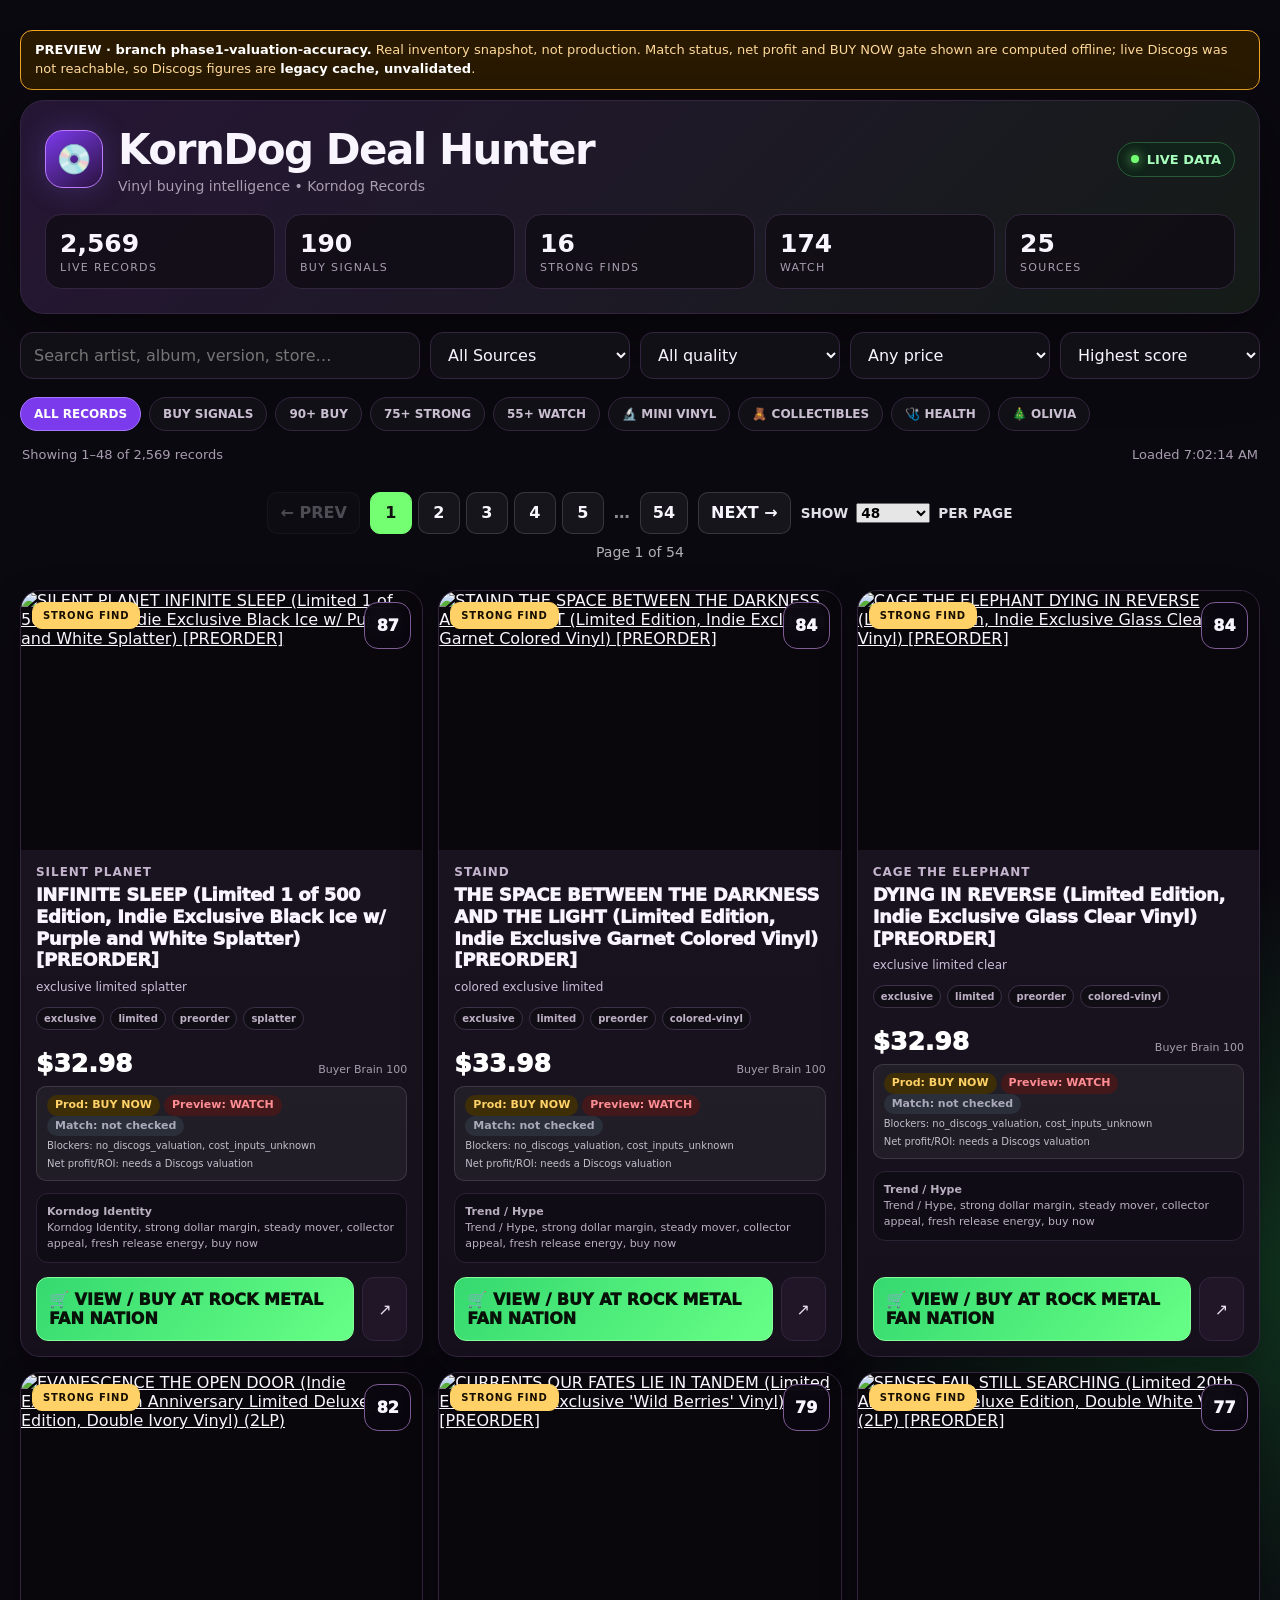
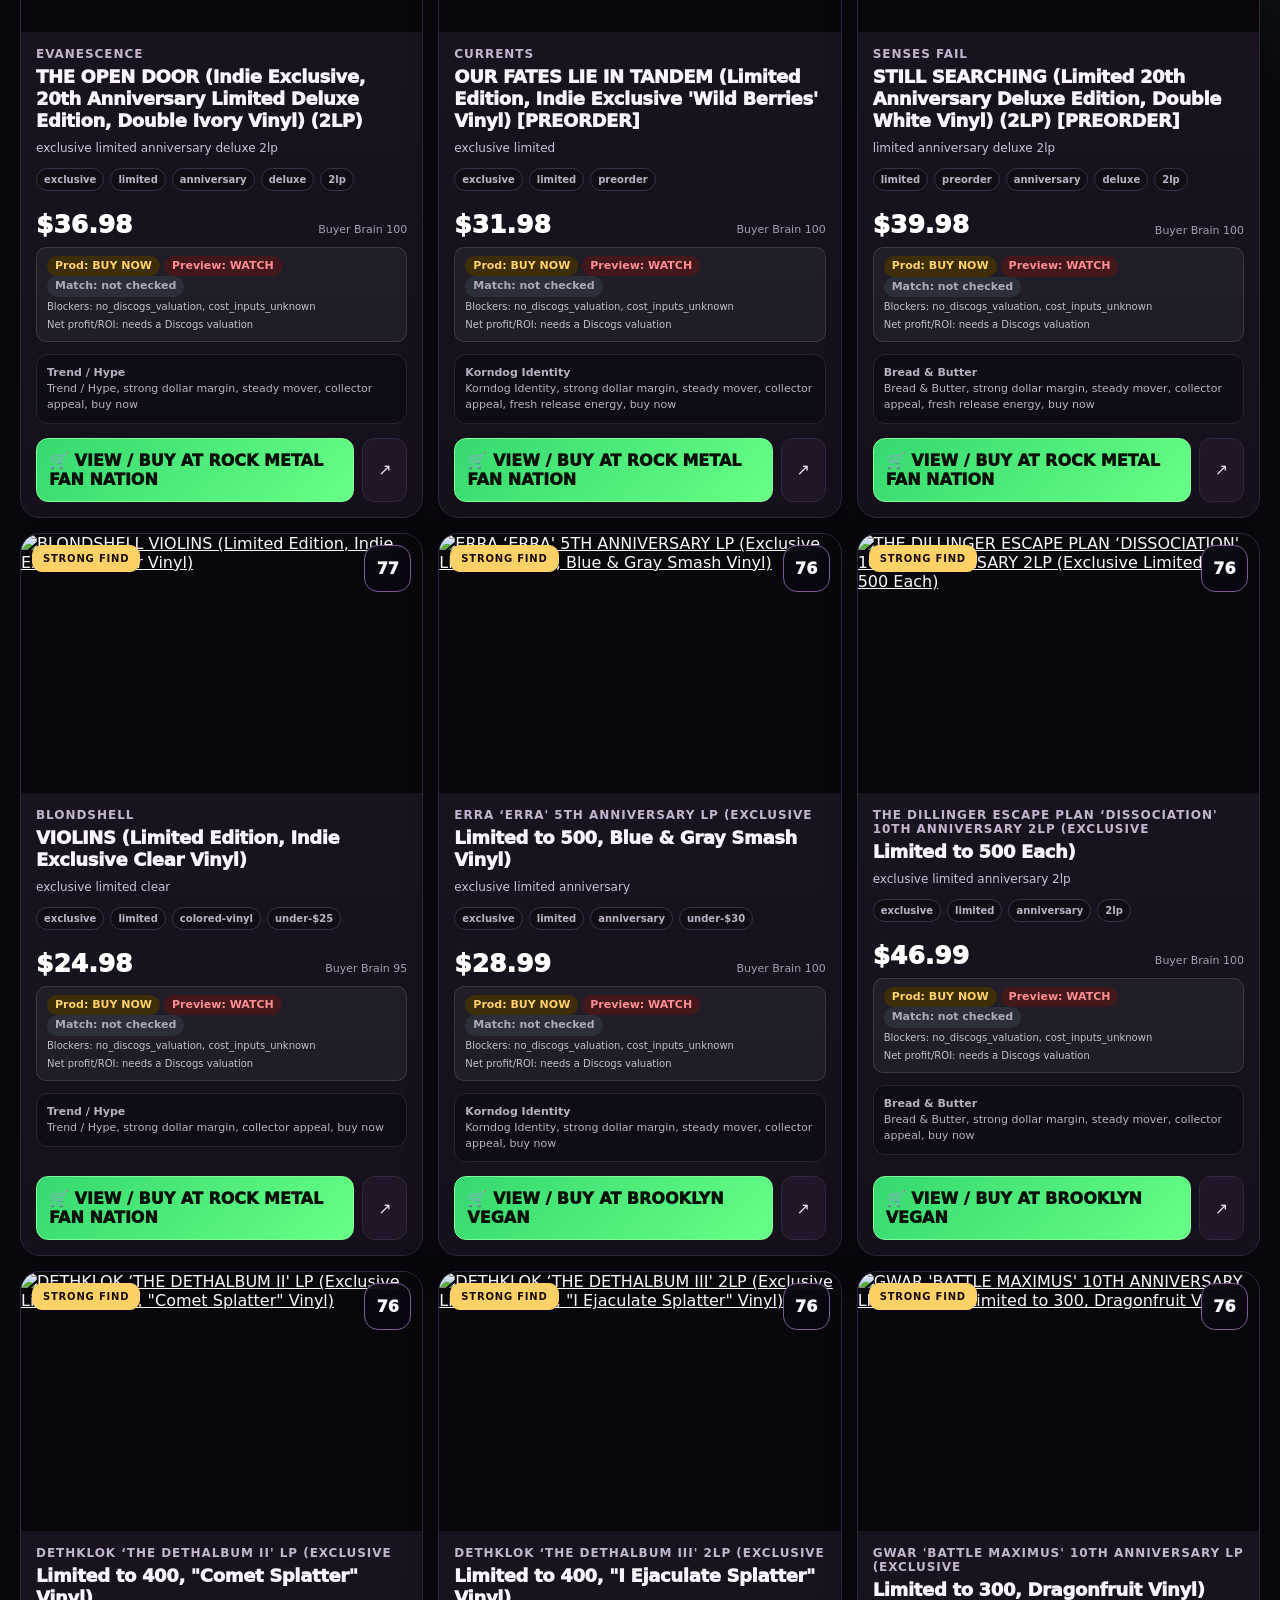
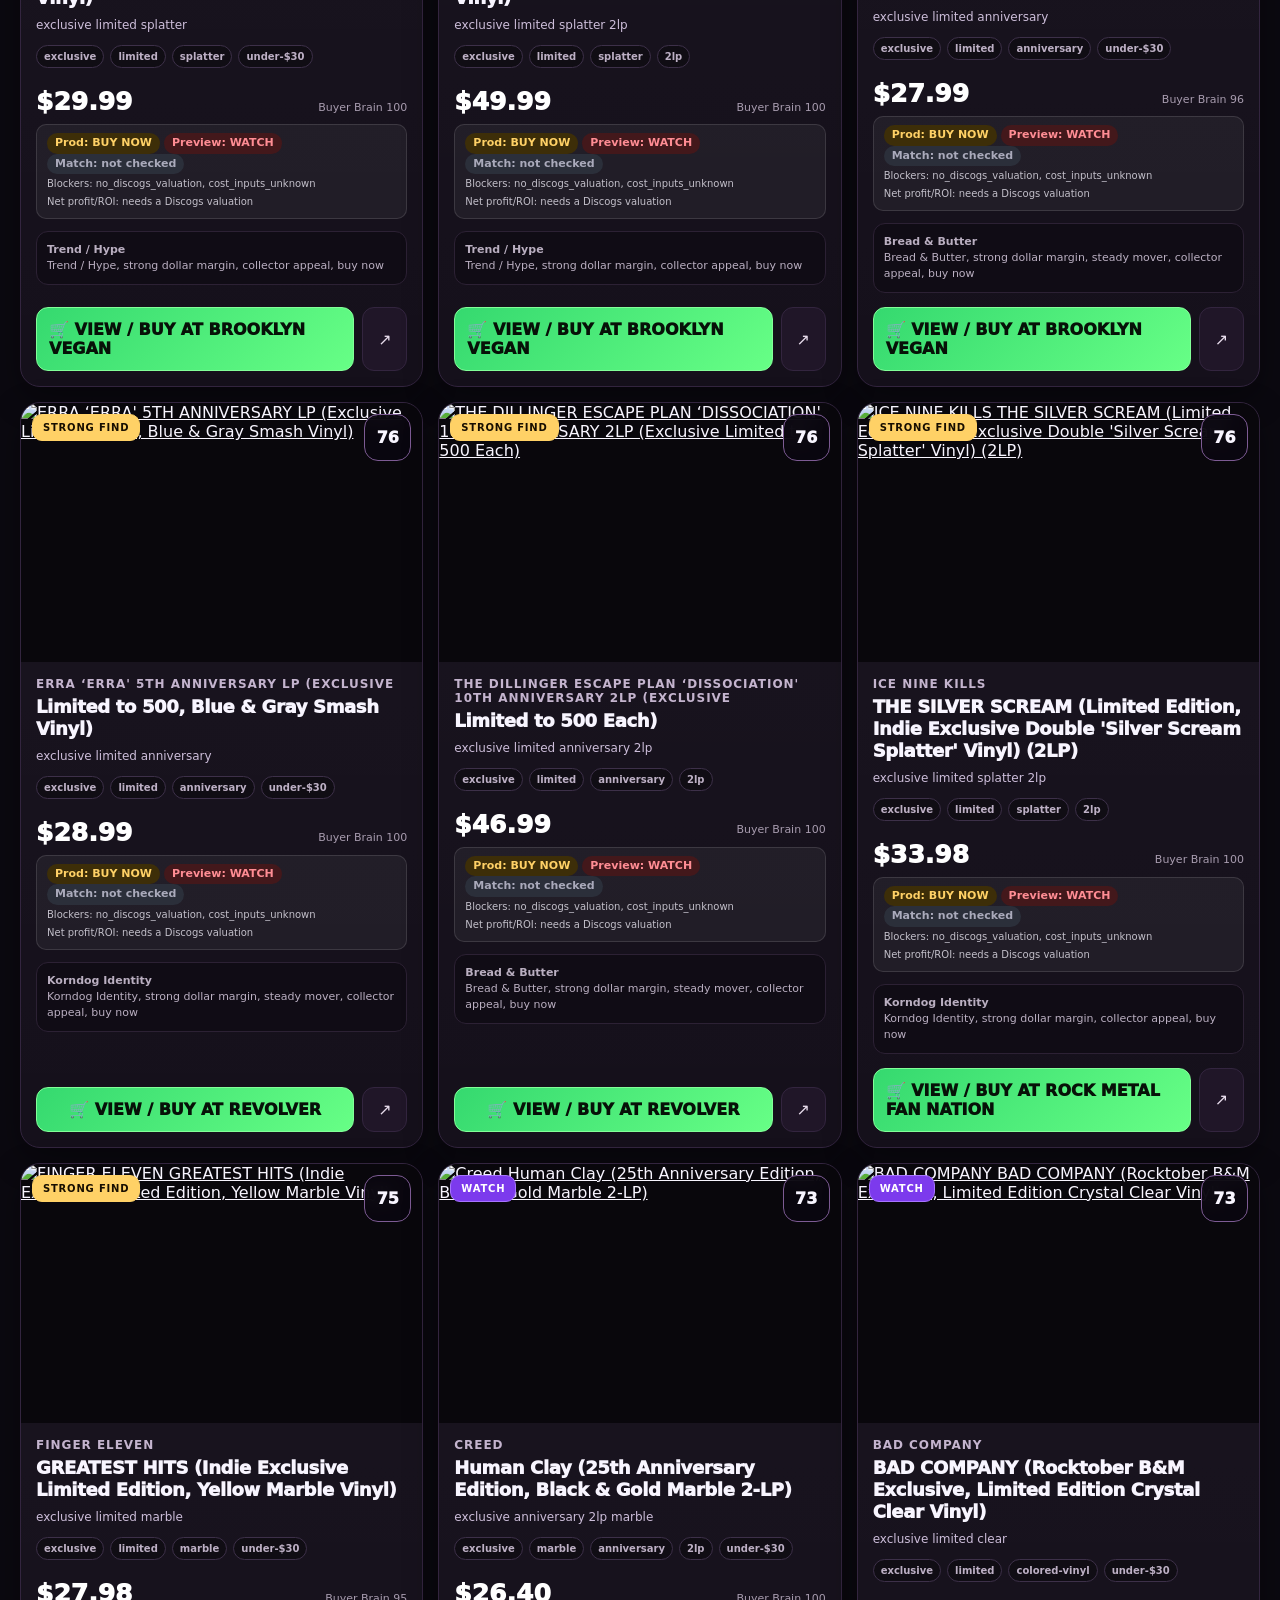
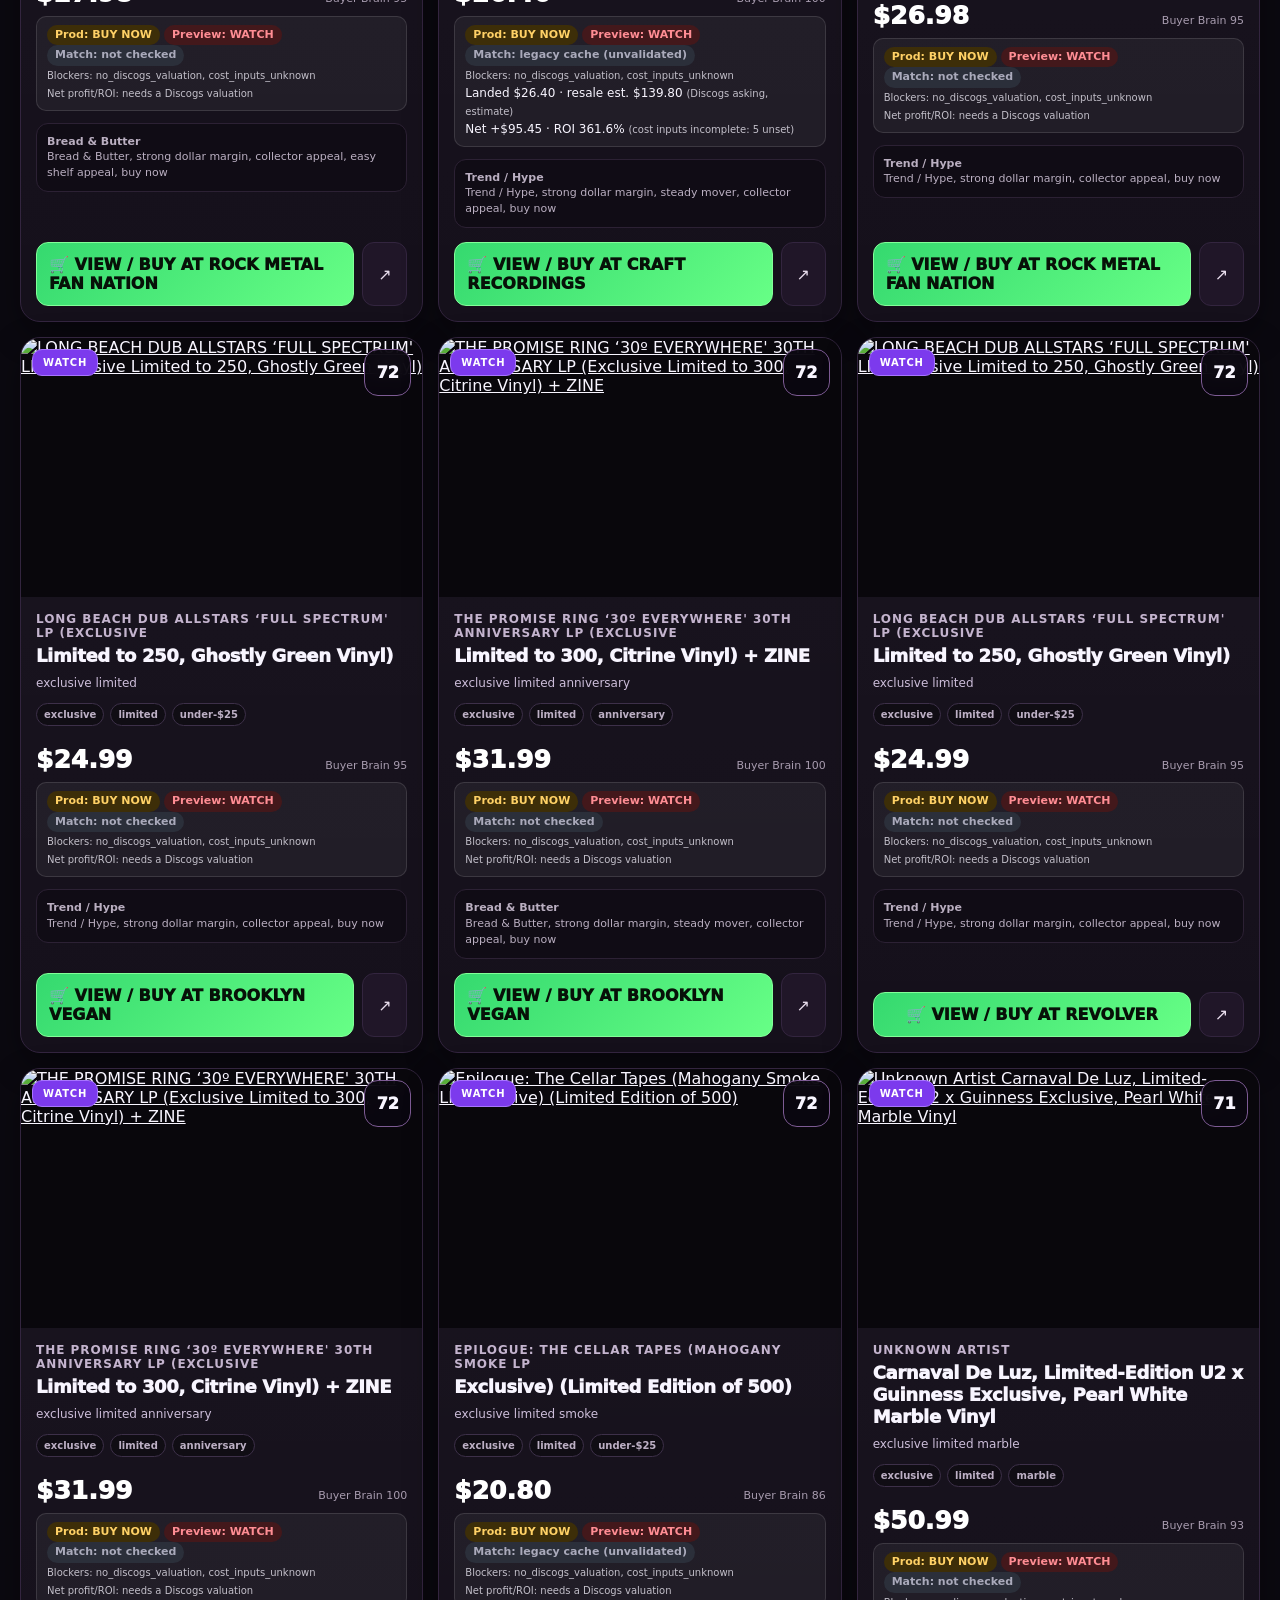
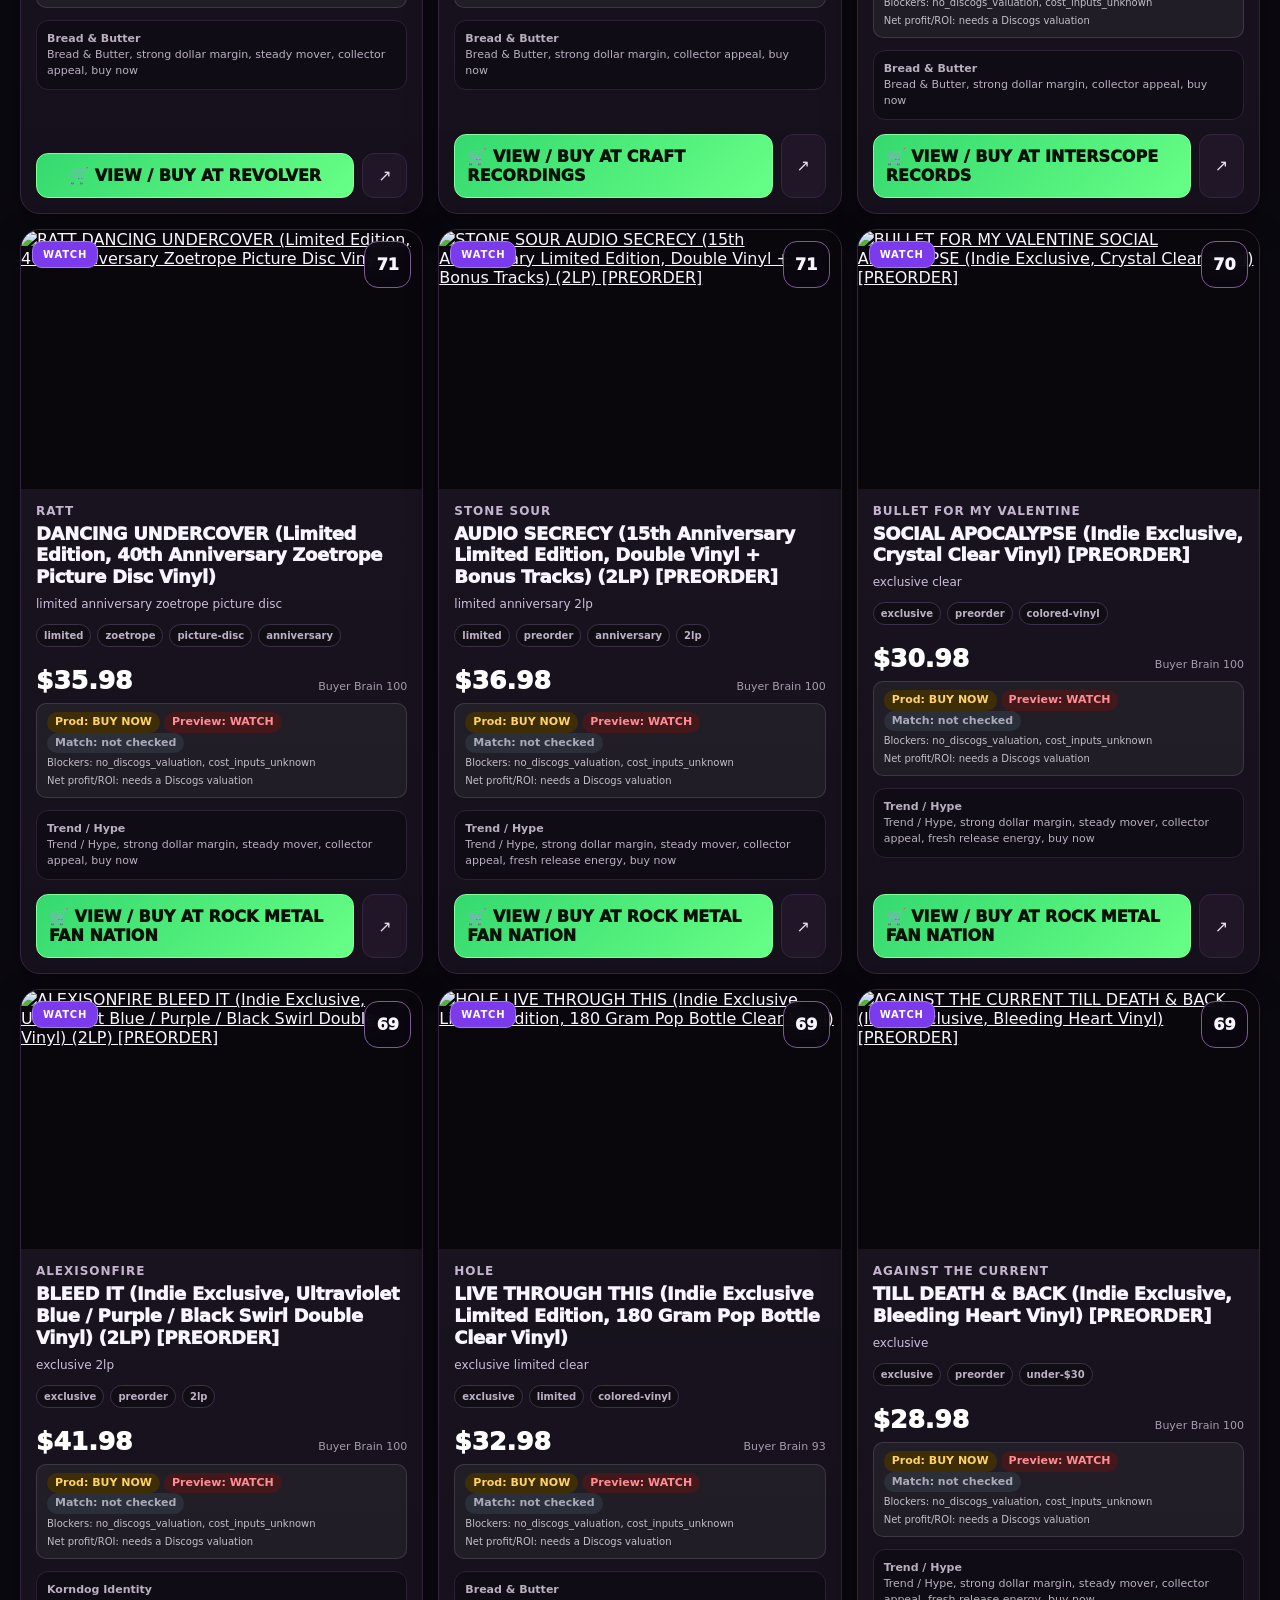
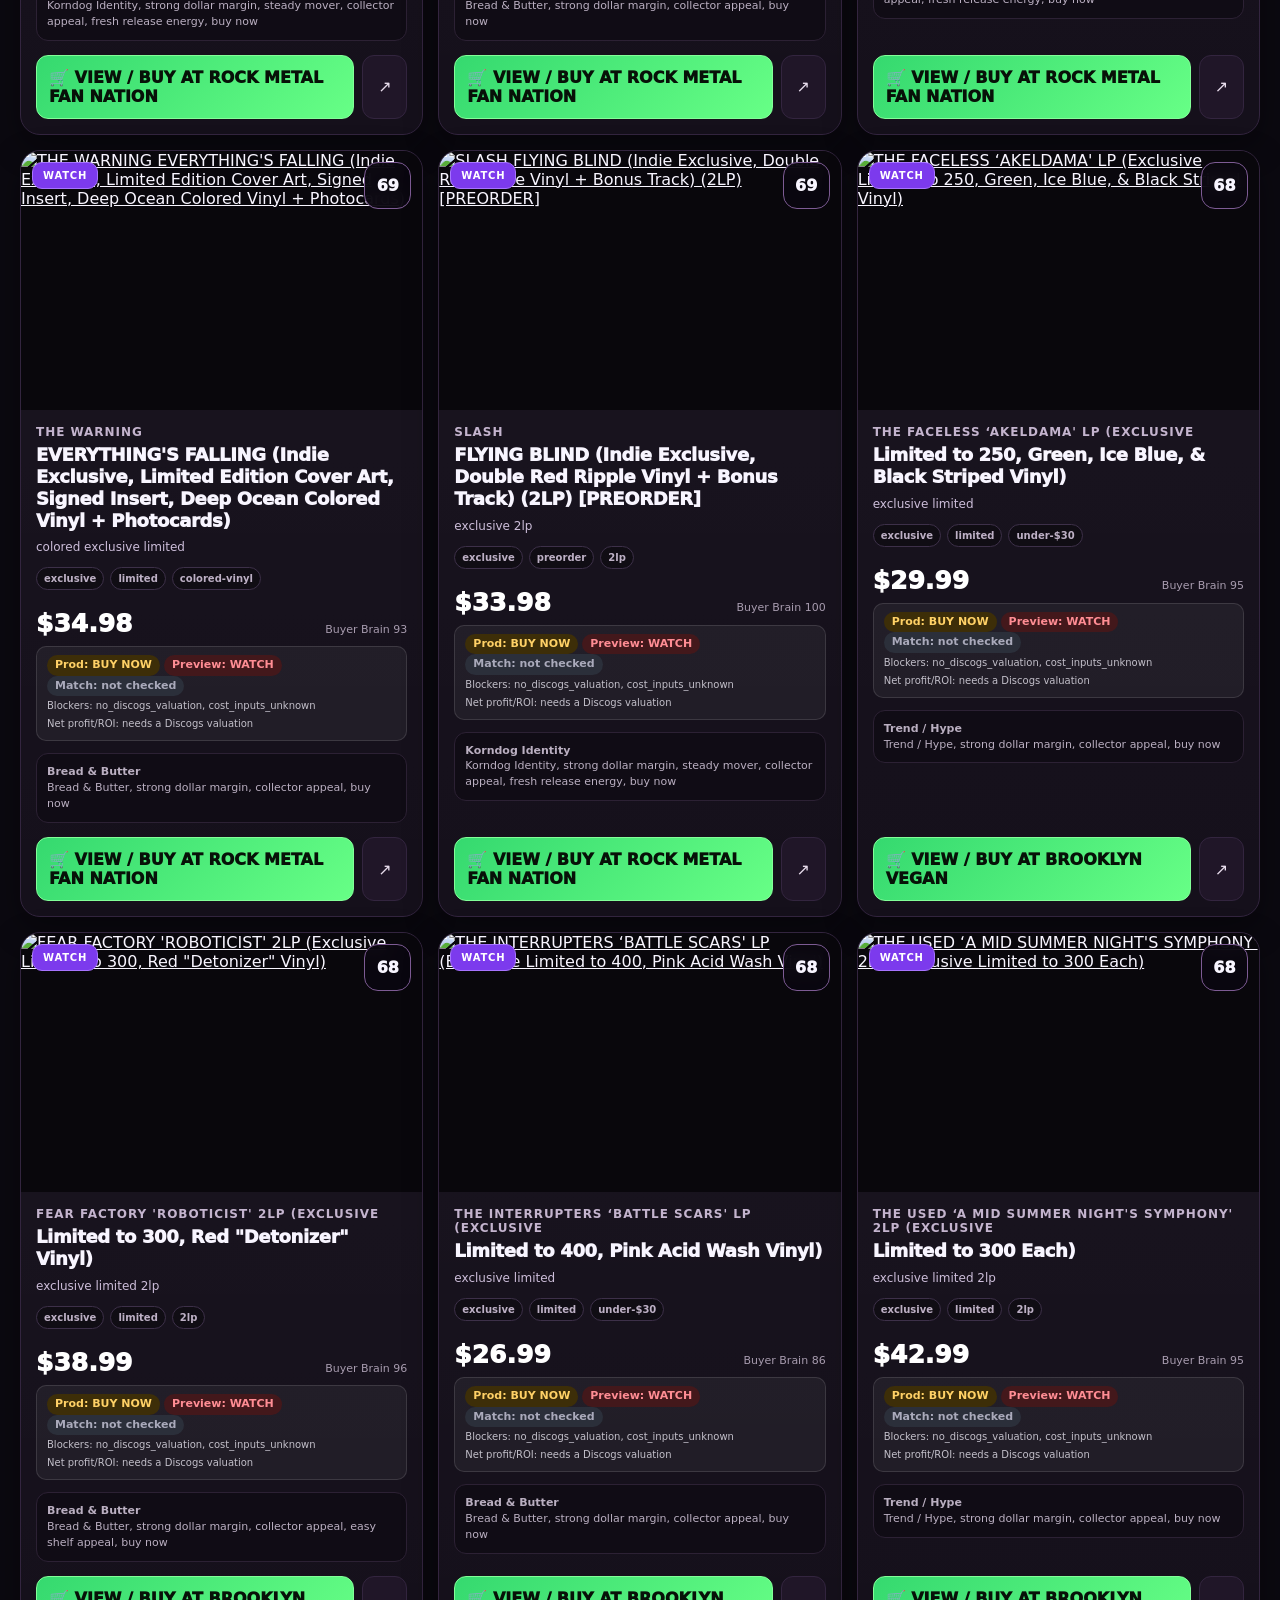
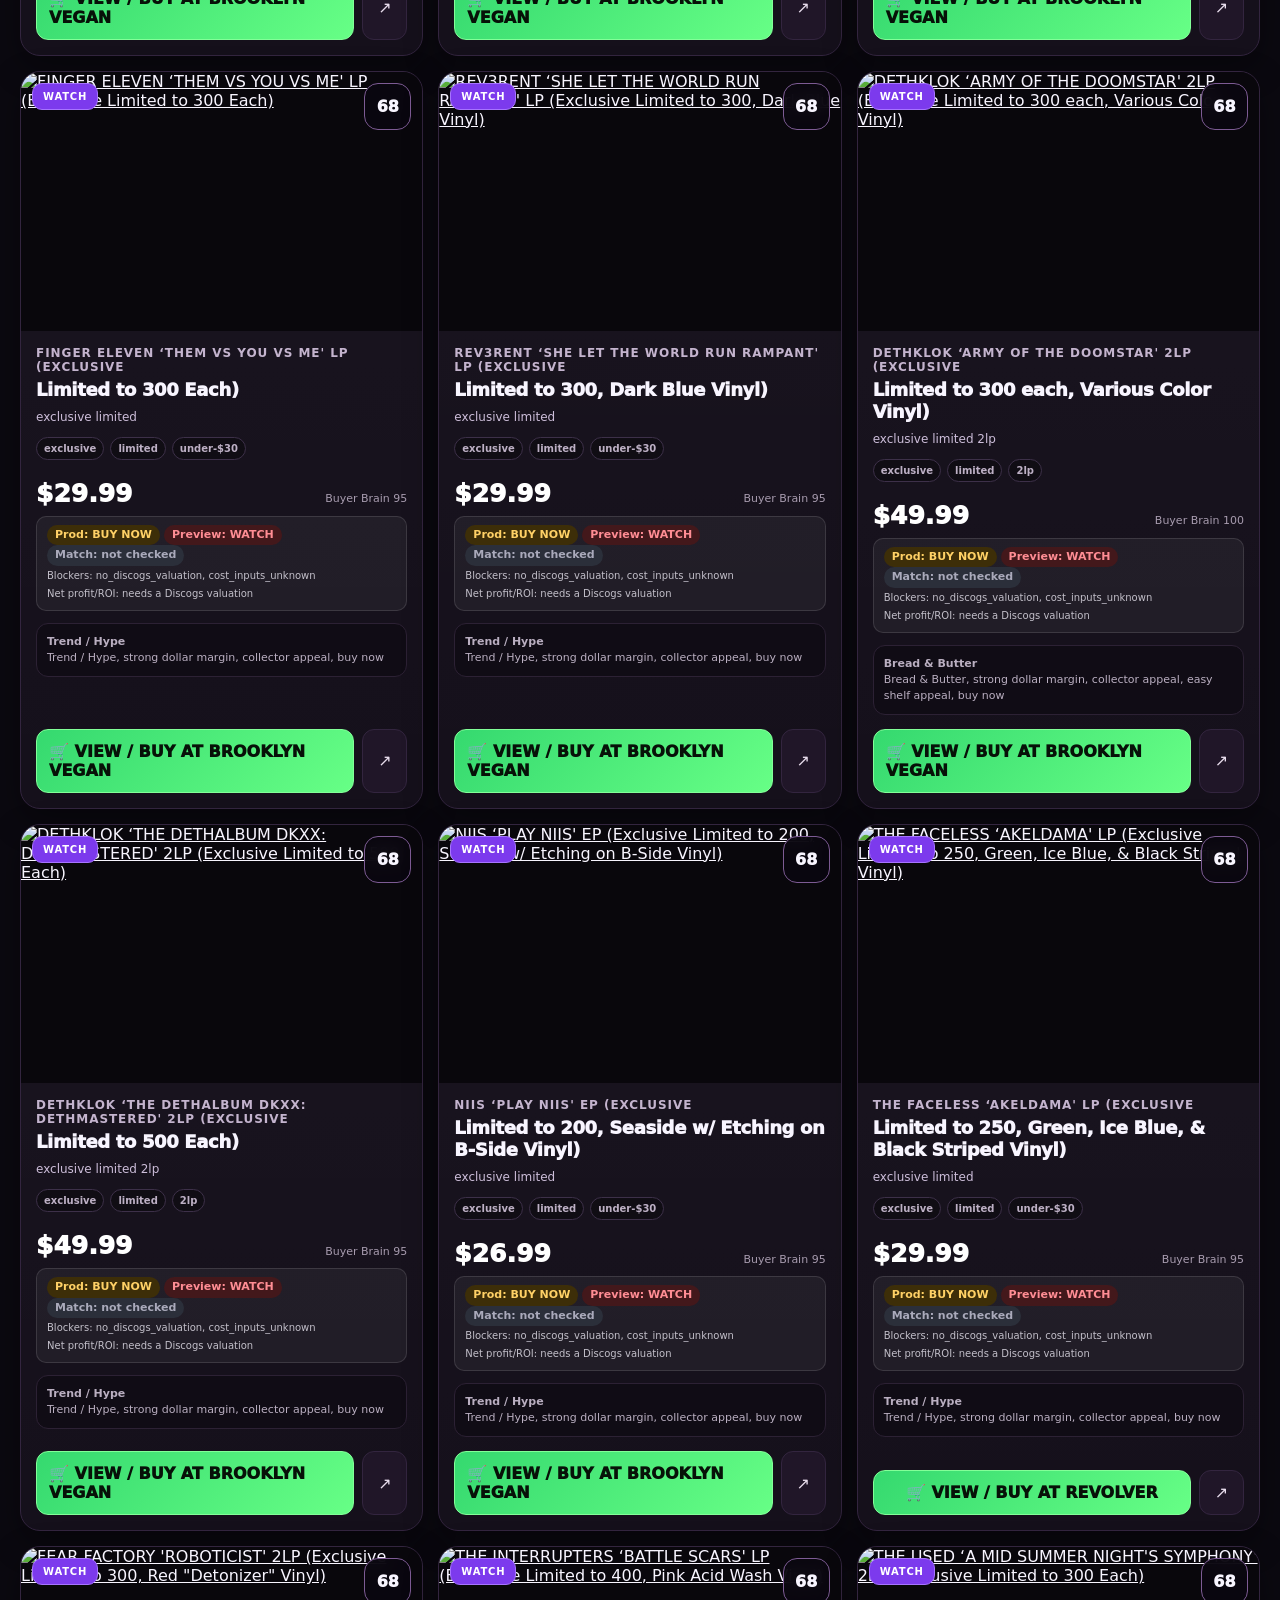
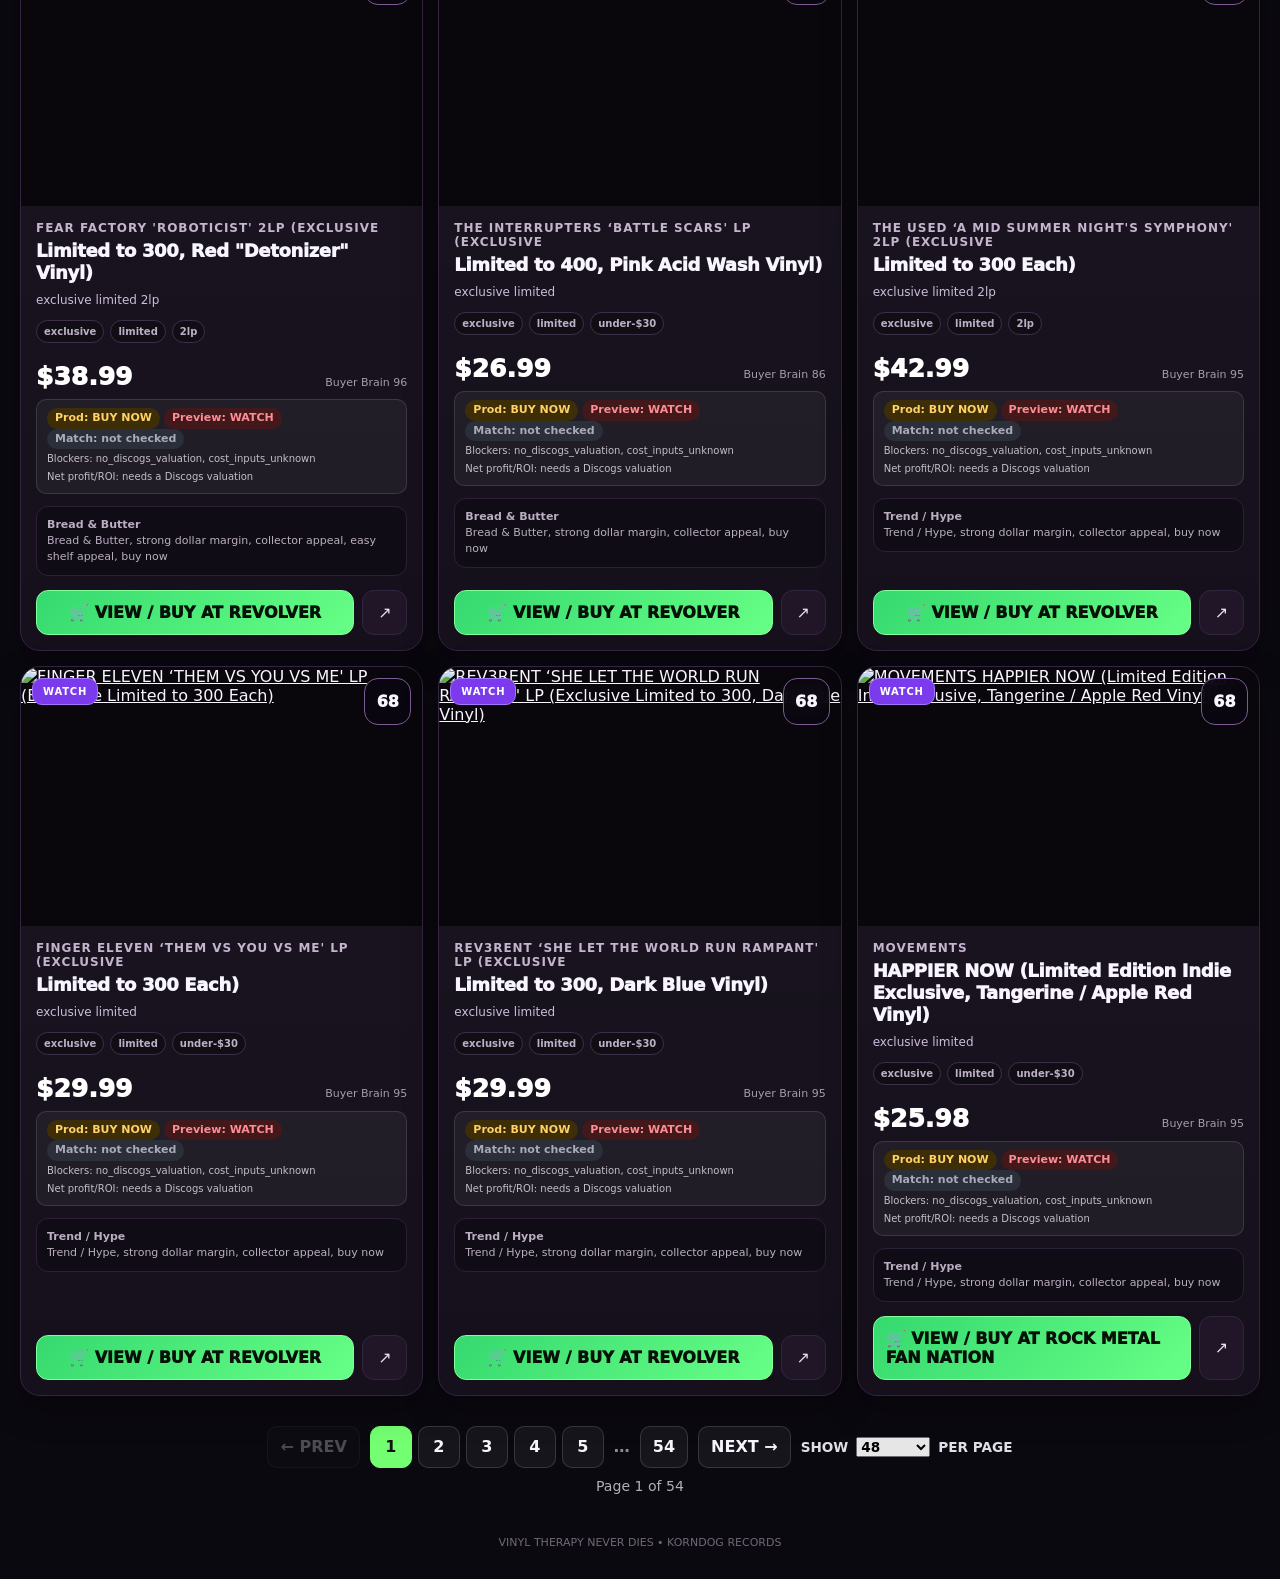
==== preview/index.html @ 9a891a8a "Add isolated preview build scripts and preview data (not wired to deploy) Co-Authored-By: Claude Son" ====
<!doctype html>
<html lang="en">
<head>
<meta charset="utf-8">
<meta name="viewport" content="width=device-width,initial-scale=1">
<meta name="theme-color" content="#130d18">

<title>KornDog Deal Hunter (PREVIEW)</title>

<style>
:root{
  --bg:#0b0910;
  --panel:#15101b;
  --panel2:#1d1526;
  --purple:#a855f7;
  --purple2:#7c3aed;
  --green:#72ff72;
  --green2:#35d96f;
  --text:#f8f5ff;
  --muted:#a89caf;
  --line:#33253f;
  --danger:#ff5b79;
  --gold:#ffd166;
}

*{
  box-sizing:border-box
}

html{
  background:var(--bg)
}

body{
  margin:0;
  color:var(--text);
  background:
    radial-gradient(circle at 8% -5%,#32194b 0,transparent 31rem),
    radial-gradient(circle at 96% 10%,#10351f 0,transparent 25rem),
    var(--bg);
  font-family:
    Inter,
    ui-sans-serif,
    system-ui,
    -apple-system,
    BlinkMacSystemFont,
    "Segoe UI",
    sans-serif;
}

a{
  color:inherit
}

button,
select,
input{
  font:inherit
}

.shell{
  max-width:1500px;
  margin:auto;
  padding:20px
}

.hero{
  border:1px solid var(--line);
  border-radius:24px;
  padding:24px;
  background:
    linear-gradient(
      135deg,
      rgba(168,85,247,.16),
      rgba(114,255,114,.07)
    ),
    rgba(13,10,17,.93);
  box-shadow:0 18px 80px #0008;
}

.heroRow{
  display:flex;
  align-items:center;
  justify-content:space-between;
  gap:18px;
  flex-wrap:wrap
}

.brand{
  display:flex;
  gap:15px;
  align-items:center
}

.logo{
  width:58px;
  height:58px;
  display:grid;
  place-items:center;
  border-radius:18px;
  background:
    linear-gradient(
      145deg,
      var(--purple2),
      #29123d
    );
  border:1px solid #bd7cff;
  font-size:29px;
  box-shadow:0 0 28px #8b5cf644
}

h1{
  margin:0;
  font-size:clamp(25px,4vw,42px);
  letter-spacing:-1.5px
}

.sub{
  margin-top:4px;
  color:var(--muted);
  font-size:14px
}

.live{
  display:flex;
  gap:8px;
  align-items:center;
  padding:9px 13px;
  border:1px solid #285c38;
  background:#102219;
  color:#a8ffbd;
  border-radius:999px;
  font-size:13px;
  font-weight:800
}

.dot{
  width:8px;
  height:8px;
  border-radius:50%;
  background:var(--green);
  box-shadow:0 0 12px var(--green)
}

.stats{
  display:grid;
  grid-template-columns:repeat(5,minmax(120px,1fr));
  gap:10px;
  margin-top:20px
}

.stat{
  background:#0f0c13cc;
  border:1px solid var(--line);
  border-radius:16px;
  padding:14px
}

.statValue{
  font-size:25px;
  font-weight:900
}

.statLabel{
  color:var(--muted);
  margin-top:3px;
  font-size:11px;
  text-transform:uppercase;
  letter-spacing:.12em
}

.toolbar{
  margin:18px 0;
  display:grid;
  grid-template-columns:minmax(220px,2fr) repeat(4,minmax(130px,1fr));
  gap:10px
}

.control{
  width:100%;
  border:1px solid var(--line);
  background:#121017;
  color:var(--text);
  border-radius:13px;
  padding:12px 13px;
  outline:none
}

.control:focus{
  border-color:var(--purple);
  box-shadow:0 0 0 3px #a855f71f
}

.tabs{
  display:flex;
  gap:8px;
  flex-wrap:wrap;
  margin-bottom:16px
}

.tab{
  border:1px solid var(--line);
  background:#121017;
  color:#cabfd1;
  padding:9px 13px;
  border-radius:999px;
  cursor:pointer;
  font-weight:800;
  font-size:12px
}

.tab.active{
  background:var(--purple2);
  border-color:#a875ff;
  color:white
}

.status{
  display:flex;
  justify-content:space-between;
  color:var(--muted);
  font-size:13px;
  margin:12px 2px
}

.grid{
  display:grid;
  grid-template-columns:
    repeat(auto-fill,minmax(300px,1fr));
  gap:15px
}

.card{
  min-width:0;
  position:relative;
  overflow:hidden;
  display:flex;
  flex-direction:column;
  border:1px solid var(--line);
  border-radius:20px;
  background:
    linear-gradient(
      180deg,
      rgba(255,255,255,.018),
      transparent
    ),
    var(--panel);
  box-shadow:0 12px 35px #0005;
  transition:
    transform .18s ease,
    border-color .18s ease,
    box-shadow .18s ease
}

.card:hover{
  transform:translateY(-3px);
  border-color:#765391;
  box-shadow:0 18px 50px #0008
}

.coverLink{
  position:relative;
  display:block;
  aspect-ratio:1.55/1;
  background:#09070c;
  overflow:hidden
}

.cover{
  width:100%;
  height:100%;
  object-fit:cover;
  display:block;
  transition:transform .25s ease
}

.coverLink:hover .cover{
  transform:scale(1.035)
}

.coverFallback{
  width:100%;
  height:100%;
  display:grid;
  place-items:center;
  background:
    radial-gradient(circle,#32213c,#120c18);
  font-size:48px
}

.score{
  position:absolute;
  top:11px;
  right:11px;
  min-width:47px;
  height:47px;
  border-radius:14px;
  display:grid;
  place-items:center;
  background:#0a0710e8;
  border:1px solid #7d5b94;
  font-weight:950;
  font-size:16px;
  backdrop-filter:blur(8px)
}

.quality{
  position:absolute;
  top:11px;
  left:11px;
  padding:7px 10px;
  border-radius:10px;
  background:#08060bdc;
  border:1px solid var(--line);
  font-weight:900;
  font-size:10px;
  letter-spacing:.08em;
  text-transform:uppercase
}

.quality.buy{
  color:#0d170f;
  background:var(--green);
  border-color:var(--green)
}

.quality.strong{
  color:#170e00;
  background:var(--gold);
  border-color:var(--gold)
}

.quality.watch{
  color:white;
  background:var(--purple2);
  border-color:#a774ff
}

.quality.catalog{
  color:#d9ccdf
}

.body{
  padding:15px;
  display:flex;
  flex-direction:column;
  flex:1
}

.artist{
  color:#c4b4ce;
  font-size:12px;
  font-weight:850;
  text-transform:uppercase;
  letter-spacing:.08em
}

.titleLink{
  text-decoration:none
}

.title{
  margin:5px 0 9px;
  font-size:18px;
  line-height:1.22;
  font-weight:950;
  letter-spacing:-.35px
}

.titleLink:hover .title{
  color:#d5b3ff
}

.version{
  color:#cdbeda;
  font-size:12px;
  min-height:17px
}

.tags{
  display:flex;
  flex-wrap:wrap;
  gap:6px;
  margin-top:10px
}

.tag{
  border:1px solid #3d3049;
  border-radius:999px;
  padding:5px 7px;
  background:#100d14;
  color:#bdb0c5;
  font-size:10px;
  font-weight:800
}

.moneyRow{
  display:flex;
  justify-content:space-between;
  align-items:end;
  gap:10px;
  margin-top:15px
}

.price{
  font-size:25px;
  font-weight:950;
  color:white
}

.price.browse{
  font-size:18px;
  color:#cdbeda
}

.market{
  text-align:right;
  font-size:11px;
  line-height:1.5;
  color:var(--muted)
}

.brain{
  margin-top:12px;
  padding:10px;
  border-radius:12px;
  background:#100c15;
  border:1px solid #2c2134;
  color:#baafc1;
  font-size:11px;
  line-height:1.45
}

.actions{
  display:grid;
  grid-template-columns:1fr auto;
  gap:8px;
  margin-top:auto;
  padding-top:14px
}

.buy{
  display:flex;
  align-items:center;
  justify-content:center;
  gap:7px;
  text-decoration:none;
  background:
    linear-gradient(
      135deg,
      var(--green2),
      #67ff86
    );
  color:#071108;
  border-radius:12px;
  padding:12px;
  font-weight:950;
  border:1px solid #82ff98
}

.buy:hover{
  filter:brightness(1.08)
}

.buy.disabled{
  pointer-events:none;
  opacity:.35
}

.storeLink,
.copy{
  display:flex;
  align-items:center;
  justify-content:center;
  border:1px solid var(--line);
  background:#201628;
  color:#e8dded;
  border-radius:12px;
  padding:11px;
  cursor:pointer;
  text-decoration:none;
  min-width:45px
}

.storeLink:hover,
.copy:hover{
  border-color:#765391
}

.empty{
  border:1px dashed #493854;
  padding:50px 20px;
  border-radius:20px;
  text-align:center;
  color:var(--muted);
  grid-column:1/-1
}

.footer{
  margin:30px 0 10px;
  text-align:center;
  color:#716777;
  font-size:11px
}

@media(max-width:900px){
  .stats{
    grid-template-columns:repeat(2,1fr)
  }

  .toolbar{
    grid-template-columns:1fr 1fr
  }

  .toolbar .search{
    grid-column:1/-1
  }
}

@media(max-width:560px){
  .shell{
    padding:12px
  }

  .hero{
    padding:17px;
    border-radius:19px
  }

  .stats{
    grid-template-columns:1fr 1fr
  }

  .toolbar{
    grid-template-columns:1fr
  }

  .toolbar .search{
    grid-column:auto
  }

  .grid{
    grid-template-columns:1fr
  }
}

.pagination-wrap{
  display:flex;
  flex-wrap:wrap;
  align-items:center;
  justify-content:center;
  gap:10px;
  margin:18px 0;
  padding:12px;
}

.pagination-pages{
  display:flex;
  flex-wrap:wrap;
  justify-content:center;
  align-items:center;
  gap:6px;
}

.page-btn{
  min-width:42px;
  height:42px;
  padding:0 12px;
  border:1px solid rgba(255,255,255,.14);
  border-radius:10px;
  background:rgba(255,255,255,.05);
  color:inherit;
  font-weight:800;
  cursor:pointer;
}

.page-btn:hover{
  border-color:#74ff72;
  background:rgba(116,255,114,.10);
}

.page-btn.active{
  background:#74ff72;
  color:#111;
  border-color:#74ff72;
}

.page-btn:disabled{
  opacity:.28;
  cursor:not-allowed;
}

.page-dots{
  padding:0 4px;
  opacity:.55;
  font-weight:900;
}

.page-info{
  width:100%;
  text-align:center;
  opacity:.7;
  font-size:.88rem;
}

.page-size-wrap{
  display:flex;
  align-items:center;
  justify-content:center;
  gap:8px;
  font-size:.85rem;
  font-weight:800;
  opacity:.9;
}

.page-size-wrap select{
  min-width:74px;
}


.collectible-badges{
  display:flex;
  flex-wrap:wrap;
  gap:6px;
  margin:8px 0;
}

.collectible-badge{
  display:inline-flex;
  align-items:center;
  padding:5px 8px;
  border-radius:999px;
  border:1px solid rgba(255,255,255,.12);
  background:rgba(255,255,255,.06);
  font-size:.72rem;
  font-weight:900;
  letter-spacing:.02em;
}

.collectible-price-old{
  opacity:.55;
  text-decoration:line-through;
  margin-left:6px;
  font-size:.82em;
}

.collectible-discount{
  font-size:.82rem;
  font-weight:900;
  margin-top:4px;
}

.collectible-sold{
  opacity:.68;
}



/* Keep retailer artwork from creating skyscraper cards */
.card .art{
  width:100%;
  aspect-ratio:1 / 1;
  min-height:0;
  max-height:none;
  overflow:hidden;
  display:flex;
  align-items:center;
  justify-content:center;
  background:#fff;
}

.card .art > a{
  width:100%;
  height:100%;
  display:flex;
  align-items:center;
  justify-content:center;
}

.card .art img{
  display:block;
  width:100%;
  height:100%;
  max-width:100%;
  max-height:100%;
  object-fit:contain;
  object-position:center;
}

.card .fallback-art{
  width:100%;
  height:100%;
  min-height:0;
  display:flex;
  align-items:center;
  justify-content:center;
  font-size:4rem;
}


.pvBanner{background:#2a1a00;border:1px solid #f5a623;color:#ffd99a;padding:10px 14px;border-radius:12px;margin:10px 0;font-size:13px;line-height:1.45}
.pvBanner b{color:#fff}
.pv{margin-top:8px;padding:8px 10px;border-radius:10px;background:rgba(255,255,255,.05);border:1px solid rgba(255,255,255,.12);font-size:12px;line-height:1.5}
.pv .pill{display:inline-block;padding:2px 8px;border-radius:99px;font-weight:700;font-size:11px;margin-right:4px}
.pv .ok{background:#12391f;color:#7be3a0}.pv .warn{background:#3d2e08;color:#ffd166}.pv .bad{background:#43181b;color:#ff8d94}.pv .dim{background:#2b2f3a;color:#aab}
.pv small{opacity:.75}
.hpanel{grid-column:1/-1}
.hrow{display:flex;justify-content:space-between;gap:8px;padding:8px 10px;border-bottom:1px solid rgba(255,255,255,.08);font-size:13px}
.hrow .n{font-weight:600}.hrow .e{font-size:11px;opacity:.7;word-break:break-all}
</style>
</head>

<body>

<div class="shell">
<div class="pvBanner" id="pvBanner"><b>PREVIEW &middot; branch phase1-valuation-accuracy.</b> Real inventory snapshot, not production. Match status, net profit and BUY NOW gate shown are computed offline; live Discogs was not reachable, so Discogs figures are <b>legacy cache, unvalidated</b>.</div>

<section class="hero">

<div class="heroRow">

<div class="brand">
  <div class="logo">💿</div>

  <div>
    <h1>KornDog Deal Hunter</h1>
    <div class="sub">
      Vinyl buying intelligence • Korndog Records
    </div>
  </div>
</div>

<div class="live">
  <span class="dot"></span>
  LIVE DATA
</div>

</div>

<div class="stats">

<div class="stat">
  <div id="totalStat" class="statValue">0</div>
  <div class="statLabel">Live Records</div>
</div>

<div class="stat">
  <div id="signalStat" class="statValue">0</div>
  <div class="statLabel">Buy Signals</div>
</div>

<div class="stat">
  <div id="strongStat" class="statValue">0</div>
  <div class="statLabel">Strong Finds</div>
</div>

<div class="stat">
  <div id="watchStat" class="statValue">0</div>
  <div class="statLabel">Watch</div>
</div>

<div class="stat">
  <div id="sourceStat" class="statValue">0</div>
  <div class="statLabel">Sources</div>
</div>

</div>

</section>


<div class="toolbar">

<input
  id="search"
  class="control search"
  placeholder="Search artist, album, version, store…"
>

<select id="source" class="control">
  <option value="">All stores</option>
</select>

<select id="quality" class="control">
  <option value="">All quality</option>
  <option value="buy">BUY / POST THIS</option>
  <option value="strong">Strong find</option>
  <option value="watch">Watch</option>
  <option value="catalog">Catalog</option>
</select>

<select id="price" class="control">
  <option value="">Any price</option>
  <option value="under20">Under $20</option>
  <option value="under30">Under $30</option>
  <option value="under40">Under $40</option>
  <option value="40plus">$40+</option>
</select>

<select id="sort" class="control">
  <option value="score">Highest score</option>
  <option value="buyer">Buyer Brain score</option>
  <option value="low">Lowest price</option>
  <option value="high">Highest price</option>
  <option value="artist">Artist A-Z</option>
</select>

</div>


<div class="tabs">

<button class="tab active" data-view="all">
  ALL RECORDS
</button>

<button class="tab" data-view="signals">
  BUY SIGNALS
</button>

<button class="tab" data-view="buy">
  90+ BUY
</button>

<button class="tab" data-view="strong">
  75+ STRONG
</button>

<button class="tab" data-view="watch">
  55+ WATCH
</button>

<button class="tab" data-view="mini">
  🔬 MINI VINYL
</button>

<button class="tab" data-view="collectibles">
  🧸 COLLECTIBLES
</button>

<button class="tab" data-view="health">
  🩺 HEALTH
</button>

<button class="tab" data-view="olivia">
  🎄 OLIVIA
</button>

</div>


<div class="status">
  <span id="resultCount">Loading…</span>
  <span id="updated"></span>
</div>

<div id="paginationTop"></div>

<div id="grid" class="grid"></div>

<div id="paginationBottom"></div>

<div class="footer">
  VINYL THERAPY NEVER DIES • KORNDOG RECORDS
</div>

</div>


<script>
let liveDeals = []
let PV = {providers:[],overlay:{},gate_on:false}

function pvBlock(d){
  const o = PV.overlay[d.link]
  if(!o) return ""
  const prod = o.p
  const after = (prod==="BUY NOW" && !o.g) ? "WATCH" : prod
  let h = `<span class="pill ${prod==="BUY NOW"&&!o.g?"warn":"dim"}">Prod: ${esc(prod)}</span>`
  if(prod==="BUY NOW") h += `<span class="pill ${o.g?"ok":"bad"}">${o.g?"BUY NOW holds":"Preview: "+after}</span>`
  h += `<span class="pill dim">Match: ${o.legacy?"legacy cache (unvalidated)":"not checked"}</span>`
  if(o.b && o.b.length) h += `<br><small>Blockers: ${o.b.map(esc).join(", ")}</small>`
  if(o.net!==undefined){
    h += `<br>Landed $${o.lc.toFixed(2)} &middot; resale est. $${o.rs.toFixed(2)} <small>(Discogs asking, estimate)</small><br>`+
         `Net ${o.net>=0?"+":""}$${o.net.toFixed(2)} &middot; ROI ${o.roi}% <small>${o.inc?"":"(cost inputs incomplete: "+o.miss+" unset)"}</small>`
  }else{
    h += `<br><small>Net profit/ROI: needs a Discogs valuation</small>`
  }
  return `<div class="pv">${h}</div>`
}
function healthPanel(){
  const p = PV.providers, ok = p.filter(x=>x.status==="ok").length
  const rows = p.map(x=>`<div class="hrow"><div><div class="n">${esc(x.name)}</div>${x.errors.map(e=>`<div class="e">${esc(e)}</div>`).join("")}</div>
    <div><span class="pill ${x.status==="ok"?"ok":"bad"}" style="padding:2px 8px;border-radius:99px;font-size:11px;background:${x.status==="ok"?"#12391f":"#43181b"};color:${x.status==="ok"?"#7be3a0":"#ff8d94"}">${x.status==="ok"?x.listings+" listings":x.status}</span></div></div>`).join("")
  const bn = Object.values(PV.overlay).filter(o=>o.p==="BUY NOW")
  return `<div class="hpanel"><div class="pv"><b>Providers: ${ok} of ${p.length} returned listings</b> (from last production run log)<br>
   <small>"failed/empty" = no listings attributed to that source name; some retry then fall back to a shared feed. Not a live re-check.</small><br><br>
   <b>BUY NOW gate:</b> ${bn.filter(o=>o.g).length} of ${bn.length} production BUY NOWs pass (gate ${PV.gate_on?"enforced":"report-only in production config"}). Most are assumed-markup recommendations with no Discogs valuation or complete cost inputs.</div>${rows}</div>`
}

let buySignals = []
let miniDeals = []
let collectibleDeals = []
let oliviaDeals = []
let view = "all"

let currentPage = 1
let pageSize = 48

const $ = id => document.getElementById(id)

function safeUrl(value){
  try{
    const u = new URL(value)

    if(
      u.protocol === "https:" ||
      u.protocol === "http:"
    ){
      return u.href
    }
  }catch(e){}

  return ""
}

function esc(value){
  return String(value ?? "")
    .replaceAll("&","&amp;")
    .replaceAll("<","&lt;")
    .replaceAll(">","&gt;")
    .replaceAll('"',"&quot;")
    .replaceAll("'","&#039;")
}

function number(value){
  const n = Number(value)
  return Number.isFinite(n) ? n : 0
}

function scoreOf(d){
  return number(
    d.stage2_score ??
    d.score ??
    0
  )
}

function buyerScoreOf(d){
  return number(d.buyer_score ?? d.buy_score ?? 0)
}

function qualityOf(d){
  const explicit = String(
    d.quality ||
    d.deal_quality ||
    ""
  ).toLowerCase()

  if(explicit === "catalog") return "catalog"

  const score = scoreOf(d)

  if(score >= 90) return "buy"
  if(score >= 75) return "strong"
  if(score >= 55) return "watch"

  return explicit || "catalog"
}

function qualityLabel(q){
  if(q === "buy") return "BUY / POST THIS"
  if(q === "strong") return "STRONG FIND"
  if(q === "watch") return "WATCH"
  return "CATALOG"
}

function priceText(d){
  const p = number(d.price)

  if(p > 0){
    return `$${p.toFixed(2)}`
  }

  return "Browse"
}

function signals(d){
  const raw = Array.isArray(d.signals)
    ? d.signals
    : []

  return raw.slice(0,7)
}

function discogsText(d){
  const mint = number(d.discogs_mint_price)
  const low = number(d.discogs_lowest)

  const parts = []

  if(mint > 0){
    parts.push(`Discogs est. $${mint.toFixed(2)}`)
  }

  if(low > 0){
    parts.push(`Low ask $${low.toFixed(2)}`)
  }

  if(d.discogs_match_status === "title_only"){
    parts.push("pressing unverified")
  }

  return parts.join("<br>")
}

function card(d){
  const link = safeUrl(d.link)
  const image = safeUrl(d.image)

  const artist = esc(d.artist || "Unknown Artist")
  const title = esc(d.title || d.raw_title || "Untitled")
  const source = esc(d.source || "Unknown")
  const version = esc(d.version || "")
  const q = qualityOf(d)
  const score = scoreOf(d)
  const buyerScore = buyerScoreOf(d)

  const tags = signals(d)
    .map(x => `<span class="tag">${esc(x)}</span>`)
    .join("")

  const brain = esc(
    d.why_buy ||
    d.store_fit ||
    ""
  )

  const lane = esc(
    d.inventory_lane ||
    ""
  )

  const cover = image
    ? `<img class="cover" src="${image}" loading="lazy" alt="${artist} ${title}">`
    : `<div class="coverFallback">💿</div>`

  const titleMarkup = link
    ? `
      <a
        class="titleLink"
        href="${link}"
        target="_blank"
        rel="noopener noreferrer"
      >
        <div class="title">${title}</div>
      </a>
    `
    : `<div class="title">${title}</div>`

  const coverMarkup = link
    ? `
      <a
        class="coverLink"
        href="${link}"
        target="_blank"
        rel="noopener noreferrer"
        title="Open ${source}"
      >
        ${cover}
        <div class="quality ${q}">
          ${qualityLabel(q)}
        </div>
        <div class="score">${score}</div>
      </a>
    `
    : `
      <div class="coverLink">
        ${cover}
        <div class="quality ${q}">
          ${qualityLabel(q)}
        </div>
        <div class="score">${score}</div>
      </div>
    `

  const buyButton = link
    ? `
      <a
        class="buy"
        href="${link}"
        target="_blank"
        rel="noopener noreferrer"
      >
        🛒 VIEW / BUY AT ${source.toUpperCase()}
      </a>
    `
    : `
      <span class="buy disabled">
        LINK UNAVAILABLE
      </span>
    `

  const storeButton = link
    ? `
      <a
        class="storeLink"
        href="${link}"
        target="_blank"
        rel="noopener noreferrer"
        title="Open listing"
      >
        ↗
      </a>
    `
    : ""

  return `
    <article class="card">

      ${coverMarkup}

      <div class="body">

        <div class="artist">${artist}</div>

        ${titleMarkup}

        <div class="version">
          ${version}
        </div>

        <div class="tags">
          ${tags}
        </div>

        <div class="moneyRow">

          <div class="price ${number(d.price) <= 0 ? "browse" : ""}">
            ${priceText(d)}
          </div>

          <div class="market">
            ${discogsText(d)}
            ${buyerScore > 0
              ? `<br>Buyer Brain ${buyerScore}`
              : ""}
          </div>

        </div>
        ${pvBlock(d)}

        ${
          lane || brain
          ? `
          <div class="brain">
            ${lane ? `<strong>${lane}</strong>` : ""}
            ${
              lane && brain
              ? "<br>"
              : ""
            }
            ${brain}
          </div>
          `
          : ""
        }

        <div class="actions">

          ${buyButton}

          ${storeButton}

        </div>

      </div>

    </article>
  `
}


function miniCard(d){
  const link = safeUrl(d.link)
  const image = safeUrl(d.image)

  const system = esc(
    d.mini_system ||
    d.artist ||
    "Mini Vinyl"
  )

  const title = esc(
    d.title ||
    d.raw_title ||
    "Mini Vinyl"
  )

  const source = esc(
    d.source ||
    "Unknown"
  )

  const productType = esc(
    d.product_type ||
    "Mini vinyl collectible"
  )

  const availability = esc(
    d.availability_text ||
    ""
  )

  const cover = image
    ? `
      <img
        class="cover"
        src="${image}"
        loading="lazy"
        alt="${system} ${title}"
      >
    `
    : `
      <div class="coverFallback">
        🔬💿
      </div>
    `

  const coverMarkup = link
    ? `
      <a
        class="coverLink"
        href="${link}"
        target="_blank"
        rel="noopener noreferrer"
        title="Browse ${source}"
      >
        ${cover}

        <div class="quality catalog">
          MINI VINYL
        </div>
      </a>
    `
    : `
      <div class="coverLink">
        ${cover}

        <div class="quality catalog">
          MINI VINYL
        </div>
      </div>
    `

  const titleMarkup = link
    ? `
      <a
        class="titleLink"
        href="${link}"
        target="_blank"
        rel="noopener noreferrer"
      >
        <div class="title">
          ${title}
        </div>
      </a>
    `
    : `
      <div class="title">
        ${title}
      </div>
    `

  const buyButton = link
    ? `
      <a
        class="buy"
        href="${link}"
        target="_blank"
        rel="noopener noreferrer"
      >
        🛒 VIEW / BUY AT ${source.toUpperCase()}
      </a>
    `
    : `
      <span class="buy disabled">
        LINK UNAVAILABLE
      </span>
    `

  return `
    <article class="card">

      ${coverMarkup}

      <div class="body">

        <div class="artist">
          ${system}
        </div>

        ${titleMarkup}

        <div class="version">
          ${productType}
        </div>

        <div class="tags">
          <span class="tag">
            ${source}
          </span>

          <span class="tag">
            NO SCORE • SHOW EVERYTHING
          </span>
        </div>

        <div class="moneyRow">
          <div>
            <div class="price">
              ${number(d.price) > 0
                ? `$${number(d.price).toFixed(2)}`
                : "Browse"}
            </div>

            <div class="source">
              ${availability}
            </div>
          </div>
        </div>

        ${buyButton}

      </div>

    </article>
  `
}

function populateSources(){
  let data

  if(view === "mini"){
    data = miniDeals
  }else if(view === "collectibles"){
    data = collectibleDeals
  }else if(view === "olivia"){
    data = oliviaDeals
  }else if(view === "signals"){
    data = buySignals
  }else{
    data = liveDeals
  }

  const current = $("source").value

  const sources = [
    ...new Set(
      data
        .map(d => d.source)
        .filter(Boolean)
    )
  ].sort(
    (a,b) =>
      String(a).localeCompare(String(b))
  )

  $("source").innerHTML = `
    <option value="">
      All Sources
    </option>

    ${
      sources
        .map(
          source => `
            <option
              value="${esc(source)}"
            >
              ${esc(source)}
            </option>
          `
        )
        .join("")
    }
  `

  if(sources.includes(current)){
    $("source").value = current
  }else{
    $("source").value = ""
  }
}



function collectibleCard(d){
  const url = safeUrl(d.link || "")
  const image = safeUrl(d.image || "")

  const price = number(d.price)
  const oldPrice = number(d.compare_at_price)
  const discount = number(d.discount_pct)

  const badges = []

  if(d.amazing_deal){
    badges.push("🚨 AMAZING")
  }else if(d.deal){
    badges.push("🔥 DEAL")
  }

  if(d.clearance){
    badges.push("🔥 CLEARANCE")
  }else if(d.sale){
    badges.push("🏷️ SALE")
  }

  if(d.chase){
    badges.push("🎯 CHASE")
  }

  if(d.exclusive){
    badges.push("✨ EXCLUSIVE")
  }

  if(d.preorder){
    badges.push("⏳ PREORDER")
  }

  if(d.sold_out){
    badges.push("🚫 SOLD OUT")
  }

  const badgeHtml = badges.length
    ? `
      <div class="collectible-badges">
        ${badges.map(
          badge => `
            <span class="collectible-badge">
              ${esc(badge)}
            </span>
          `
        ).join("")}
      </div>
    `
    : ""

  const art = image
    ? `
      <img
        src="${esc(image)}"
        alt="${esc(d.title || "Collectible")}"
        loading="lazy"
      >
    `
    : `
      <div class="fallback-art">
        👹📦
      </div>
    `

  const artHtml = url
    ? `
      <a
        href="${esc(url)}"
        target="_blank"
        rel="noopener noreferrer"
      >
        ${art}
      </a>
    `
    : art

  const title = esc(
    d.title ||
    d.raw_title ||
    "Collectible"
  )

  const source = esc(
    d.source ||
    "Unknown retailer"
  )

  const type = esc(
    d.product_type ||
    d.category ||
    "COLLECTIBLE"
  )

  const franchise = esc(d.franchise || "")
  const character = esc(d.character || "")

  let priceHtml = "<strong>Browse</strong>"

  if(price > 0){
    priceHtml = `
      <strong>$${price.toFixed(2)}</strong>
      ${
        oldPrice > price
          ? `
            <span class="collectible-price-old">
              $${oldPrice.toFixed(2)}
            </span>
          `
          : ""
      }
    `
  }

  const availability = esc(
    d.availability_text ||
    (
      d.sold_out
        ? "Sold Out"
        : "Browse current listing"
    )
  )

  return `
    <article class="card ${
      d.sold_out
        ? "collectible-sold"
        : ""
    }">

      <div class="art">
        ${artHtml}
      </div>

      <div class="card-body">

        <div class="eyebrow">
          🧸 ${type}
        </div>

        ${
          url
            ? `
              <a
                href="${esc(url)}"
                target="_blank"
                rel="noopener noreferrer"
                class="title-link"
              >
                <h3>${title}</h3>
              </a>
            `
            : `<h3>${title}</h3>`
        }

        ${badgeHtml}

        <div class="meta">
          <span>${source}</span>

          ${
            franchise
              ? `<span>${franchise}</span>`
              : ""
          }

          ${
            character
              ? `<span>${character}</span>`
              : ""
          }
        </div>

        <div class="price">
          ${priceHtml}
        </div>

        ${
          discount > 0
            ? `
              <div class="collectible-discount">
                ${discount.toFixed(0)}% OFF
              </div>
            `
            : ""
        }

        <div class="availability">
          ${availability}
        </div>

        ${
          url
            ? `
              <a
                class="buy"
                href="${esc(url)}"
                target="_blank"
                rel="noopener noreferrer"
              >
                VIEW / BUY AT ${source.toUpperCase()}
              </a>
            `
            : ""
        }

      </div>
    </article>
  `
}


function oliviaCard(d){
  const url = safeUrl(d.link || "")
  const image = safeUrl(d.image || "")

  const price = number(d.price)
  const oldPrice = number(
    d.compare_at ??
    d.compare_at_price ??
    0
  )

  const title = esc(
    d.title ||
    d.raw_title ||
    "Olivia Find"
  )

  const source = esc(
    d.source ||
    "Unknown retailer"
  )

  const type = esc(
    d.product_type ||
    d.category ||
    "COLLECTIBLE"
  )

  const franchise = esc(
    d.franchise ||
    ""
  )

  const tags = Array.isArray(
    d.olivia_tags
  )
    ? d.olivia_tags
    : []

  const badges = [
    "🎄 OLIVIA HIT"
  ]

  if(type === "VINYL"){
    badges.push("💿 VINYL")
  }

  if(
    tags.includes("DELTARUNE") ||
    tags.includes("UNDERTALE") ||
    tags.includes("POKEMON") ||
    tags.includes("FIVE NIGHTS AT FREDDY'S")
  ){
    badges.push("🎮 GAMING")
  }

  if(tags.includes("HATSUNE MIKU")){
    badges.push("🩵 MIKU / VOCALOID")
  }

  if(tags.includes("THE LIVING TOMBSTONE")){
    badges.push("🪦 LIVING TOMBSTONE")
  }

  if(tags.includes("MITSKI")){
    badges.push("🎵 MITSKI")
  }

  if(d.amazing_deal){
    badges.push("🚨 AMAZING")
  }else if(d.deal){
    badges.push("🔥 DEAL")
  }

  if(d.clearance){
    badges.push("🔥 CLEARANCE")
  }else if(d.sale){
    badges.push("🏷️ SALE")
  }

  if(d.chase){
    badges.push("🎯 CHASE")
  }

  if(d.exclusive){
    badges.push("✨ EXCLUSIVE")
  }

  if(d.preorder){
    badges.push("⏳ PREORDER")
  }

  const badgeHtml = `
    <div class="collectible-badges">
      ${badges.map(
        badge => `
          <span class="collectible-badge">
            ${esc(badge)}
          </span>
        `
      ).join("")}
    </div>
  `

  const art = image
    ? `
      <img
        src="${esc(image)}"
        alt="${title}"
        loading="lazy"
      >
    `
    : `
      <div class="fallback-art">
        🎄🎁
      </div>
    `

  const artHtml = url
    ? `
      <a
        href="${esc(url)}"
        target="_blank"
        rel="noopener noreferrer"
      >
        ${art}
      </a>
    `
    : art

  let priceHtml = "<strong>Browse</strong>"

  if(price > 0){
    priceHtml = `
      <strong>$${price.toFixed(2)}</strong>
      ${
        oldPrice > price
          ? `
            <span class="collectible-price-old">
              $${oldPrice.toFixed(2)}
            </span>
          `
          : ""
      }
    `
  }

  const availability = esc(
    d.availability_text ||
    "Available"
  )

  return `
    <article class="card">

      <div class="art">
        ${artHtml}
      </div>

      <div class="card-body">

        <div class="eyebrow">
          🎄 ${type}
        </div>

        ${
          url
            ? `
              <a
                href="${esc(url)}"
                target="_blank"
                rel="noopener noreferrer"
                class="title-link"
              >
                <h3>${title}</h3>
              </a>
            `
            : `<h3>${title}</h3>`
        }

        ${badgeHtml}

        <div class="meta">

          <span>${source}</span>

          ${
            franchise
              ? `<span>${franchise}</span>`
              : ""
          }

        </div>

        <div class="price">
          ${priceHtml}
        </div>

        <div class="availability">
          ${availability}
        </div>

        ${
          url
            ? `
              <a
                class="buy"
                href="${esc(url)}"
                target="_blank"
                rel="noopener noreferrer"
              >
                VIEW / BUY AT ${source.toUpperCase()}
              </a>
            `
            : ""
        }

      </div>

    </article>
  `
}


function filtered(){
  let data =
    view === "mini"
      ? [...miniDeals]
      : view === "collectibles"
        ? [...collectibleDeals]
        : view === "olivia"
          ? [...oliviaDeals]
          : view === "signals"
            ? [...buySignals]
            : [...liveDeals]

  const search = $("search").value
    .trim()
    .toLowerCase()

  const source = $("source").value
  const quality = $("quality").value
  const price = $("price").value

  data = data.filter(d => {

    const q = qualityOf(d)
    const score = scoreOf(d)
    const p = number(d.price)

    if(view === "buy" && score < 90){
      return false
    }

    if(view === "strong" && score < 75){
      return false
    }

    if(view === "watch" && score < 55){
      return false
    }

    if(source && d.source !== source){
      return false
    }

    if(
      view !== "mini" &&
      view !== "collectibles" &&
      view !== "olivia" &&
      quality &&
      q !== quality
    ){
      return false
    }

    if(price === "under20" && !(p > 0 && p < 20)){
      return false
    }

    if(price === "under30" && !(p > 0 && p < 30)){
      return false
    }

    if(price === "under40" && !(p > 0 && p < 40)){
      return false
    }

    if(price === "40plus" && p < 40){
      return false
    }

    if(search){
      const haystack = [
        d.artist,
        d.title,
        d.raw_title,
        d.source,
        d.version,
        d.mini_system,
        d.product_type,
        d.category,
        d.franchise,
        d.character,
        d.availability_text,
        d.olivia_hit ? "olivia christmas gift" : "",
        ...(Array.isArray(d.olivia_tags) ? d.olivia_tags : []),
        d.exclusive ? "exclusive" : "",
        d.chase ? "chase" : "",
        d.preorder ? "preorder pre-order" : "",
        d.sale ? "sale" : "",
        d.clearance ? "clearance" : "",
        d.deal ? "deal" : "",
        d.amazing_deal ? "amazing deal" : "",
        d.sold_out ? "sold out" : "available in stock",
        ...(Array.isArray(d.signals) ? d.signals : [])
      ]
        .join(" ")
        .toLowerCase()

      if(!haystack.includes(search)){
        return false
      }
    }

    return true
  })

  const sort = $("sort").value

  if(sort === "score"){
    data.sort(
      (a,b) => scoreOf(b) - scoreOf(a)
    )
  }

  if(sort === "buyer"){
    data.sort(
      (a,b) => buyerScoreOf(b) - buyerScoreOf(a)
    )
  }

  if(sort === "low"){
    data.sort((a,b) => {
      const pa = number(a.price) || 999999
      const pb = number(b.price) || 999999
      return pa - pb
    })
  }

  if(sort === "high"){
    data.sort(
      (a,b) => number(b.price) - number(a.price)
    )
  }

  if(sort === "artist"){
    data.sort(
      (a,b) =>
        String(a.artist || "")
          .localeCompare(String(b.artist || ""))
    )
  }

  return data
}


function pageNumbers(current,total){
  if(total <= 7){
    return Array.from(
      {length:total},
      (_,i) => i + 1
    )
  }

  const pages = new Set([
    1,
    total,
    current,
    current - 1,
    current + 1
  ])

  if(current <= 4){
    pages.add(2)
    pages.add(3)
    pages.add(4)
    pages.add(5)
  }

  if(current >= total - 3){
    pages.add(total - 1)
    pages.add(total - 2)
    pages.add(total - 3)
    pages.add(total - 4)
  }

  return [...pages]
    .filter(x => x >= 1 && x <= total)
    .sort((a,b) => a - b)
}


function paginationMarkup(totalItems,totalPages){
  if(!totalItems){
    return ""
  }

  const pages = pageNumbers(
    currentPage,
    totalPages
  )

  let buttons = ""

  let previous = 0

  for(const page of pages){

    if(previous && page - previous > 1){
      buttons += `
        <span class="page-dots">…</span>
      `
    }

    buttons += `
      <button
        class="page-btn ${
          page === currentPage
            ? "active"
            : ""
        }"
        onclick="goPage(${page})"
        aria-label="Page ${page}"
      >
        ${page}
      </button>
    `

    previous = page
  }

  return `
    <div class="pagination-wrap">

      <button
        class="page-btn"
        onclick="goPage(${currentPage - 1})"
        ${currentPage <= 1 ? "disabled" : ""}
      >
        ← PREV
      </button>

      <div class="pagination-pages">
        ${buttons}
      </div>

      <button
        class="page-btn"
        onclick="goPage(${currentPage + 1})"
        ${
          currentPage >= totalPages
            ? "disabled"
            : ""
        }
      >
        NEXT →
      </button>

      <div class="page-size-wrap">
        SHOW

        <select
          onchange="changePageSize(this.value)"
          aria-label="Items per page"
        >
          <option
            value="24"
            ${pageSize === 24 ? "selected" : ""}
          >
            24
          </option>

          <option
            value="48"
            ${pageSize === 48 ? "selected" : ""}
          >
            48
          </option>

          <option
            value="96"
            ${pageSize === 96 ? "selected" : ""}
          >
            96
          </option>
        </select>

        PER PAGE
      </div>

      <div class="page-info">
        Page ${currentPage.toLocaleString()}
        of ${totalPages.toLocaleString()}
      </div>

    </div>
  `
}


function goPage(page){
  const data = filtered()

  const totalPages = Math.max(
    1,
    Math.ceil(data.length / pageSize)
  )

  currentPage = Math.max(
    1,
    Math.min(
      Number(page) || 1,
      totalPages
    )
  )

  render()

  const top =
    document.getElementById("paginationTop")

  if(top){
    top.scrollIntoView({
      behavior:"smooth",
      block:"start"
    })
  }
}


function changePageSize(value){
  pageSize = Number(value) || 48
  currentPage = 1
  render()
}


function render(){
  if(view==="health"){ $("resultCount").textContent="Provider health"; $("paginationTop").innerHTML=""; $("paginationBottom").innerHTML=""; $("grid").innerHTML=healthPanel(); return }
  const data = filtered()

  const totalItems = data.length

  const totalPages = Math.max(
    1,
    Math.ceil(totalItems / pageSize)
  )

  if(currentPage > totalPages){
    currentPage = totalPages
  }

  if(currentPage < 1){
    currentPage = 1
  }

  const startIndex =
    (currentPage - 1) * pageSize

  const endIndex = Math.min(
    startIndex + pageSize,
    totalItems
  )

  const pageData = data.slice(
    startIndex,
    endIndex
  )

  if(totalItems){
    $("resultCount").textContent =
      `Showing ${
        (startIndex + 1).toLocaleString()
      }–${
        endIndex.toLocaleString()
      } of ${
        totalItems.toLocaleString()
      } ${
        view === "mini"
          ? "mini collectibles"
          : view === "collectibles"
            ? "collectibles"
            : view === "olivia"
              ? "Olivia finds"
              : "records"
      }`
  }else{
    $("resultCount").textContent =
      "0 items shown"
  }

  const nav = paginationMarkup(
    totalItems,
    totalPages
  )

  $("paginationTop").innerHTML = nav
  $("paginationBottom").innerHTML = nav

  if(!pageData.length){
    $("grid").innerHTML = `
      <div class="empty">
        Nothing matched those filters.
      </div>
    `
    return
  }

  $("grid").innerHTML =
    pageData
      .map(
        view === "mini"
          ? miniCard
          : view === "collectibles"
            ? collectibleCard
            : view === "olivia"
              ? oliviaCard
              : card
      )
      .join("")
}


function updateStats(){
  $("totalStat").textContent =
    liveDeals.length.toLocaleString()

  $("signalStat").textContent =
    buySignals.length.toLocaleString()

  $("strongStat").textContent =
    liveDeals.filter(
      d => scoreOf(d) >= 75
    ).length.toLocaleString()

  $("watchStat").textContent =
    liveDeals.filter(
      d =>
        scoreOf(d) >= 55 &&
        scoreOf(d) < 75
    ).length.toLocaleString()

  $("sourceStat").textContent =
    new Set(
      liveDeals
        .map(d => d.source)
        .filter(Boolean)
    ).size
}

async function load(){
  try{
    const [liveRes,buyRes,miniRes,collectibleRes,oliviaRes] = await Promise.all([
      fetch(
        `live_deals.json?t=${Date.now()}`,
        {cache:"no-store"}
      ),
      fetch(
        `buy_signals.json?t=${Date.now()}`,
        {cache:"no-store"}
      ),
      fetch(
        `mini_vinyl_deals.json?t=${Date.now()}`,
        {cache:"no-store"}
      ),
      fetch(
        `collectibles_deals.json?t=${Date.now()}`,
        {cache:"no-store"}
      ),
      fetch(
        `olivia_deals.json?t=${Date.now()}`,
        {cache:"no-store"}
      )
    ])

    if(!liveRes.ok){
      throw new Error(
        `live_deals.json ${liveRes.status}`
      )
    }

    liveDeals = await liveRes.json()

    if(buyRes.ok){
      buySignals = await buyRes.json()
    }

    if(miniRes.ok){
      miniDeals = await miniRes.json()
    }

    if(collectibleRes.ok){
      collectibleDeals = await collectibleRes.json()

      // FILTER SOLD OUT COLLECTIBLES
      collectibleDeals = collectibleDeals.filter(
        item => !item.sold_out
      )
    }

    if(oliviaRes.ok){
      oliviaDeals = await oliviaRes.json()

      // OLIVIA LANE ONLY SURFACES CURRENTLY AVAILABLE ITEMS
      oliviaDeals = oliviaDeals.filter(
        item => !item.sold_out
      )
    }

    try{ const pr = await fetch(`preview_data.json?t=${Date.now()}`); if(pr.ok) PV = await pr.json() }catch(e){ console.error(e) }
    populateSources()
    updateStats()

    $("updated").textContent =
      `Loaded ${new Date().toLocaleTimeString()}`

    render()

  }catch(err){
    console.error(err)

    $("resultCount").textContent =
      "Failed to load Deal Hunter data"

    $("grid").innerHTML = `
      <div class="empty">
        Data load failed.<br><br>
        ${esc(err.message)}
      </div>
    `
  }
}

[
  "search",
  "source",
  "quality",
  "price",
  "sort"
].forEach(id => {
  $(id).addEventListener(
    id === "search" ? "input" : "change",
    () => {
      currentPage = 1
      render()
    }
  )
})

document.querySelectorAll(".tab").forEach(btn => {
  btn.addEventListener("click", () => {

    document
      .querySelectorAll(".tab")
      .forEach(x => x.classList.remove("active"))

    btn.classList.add("active")

    view = btn.dataset.view
    currentPage = 1

    $("source").value = ""
    populateSources()
    render()
  })
})

load()
</script>

</body>
</html>
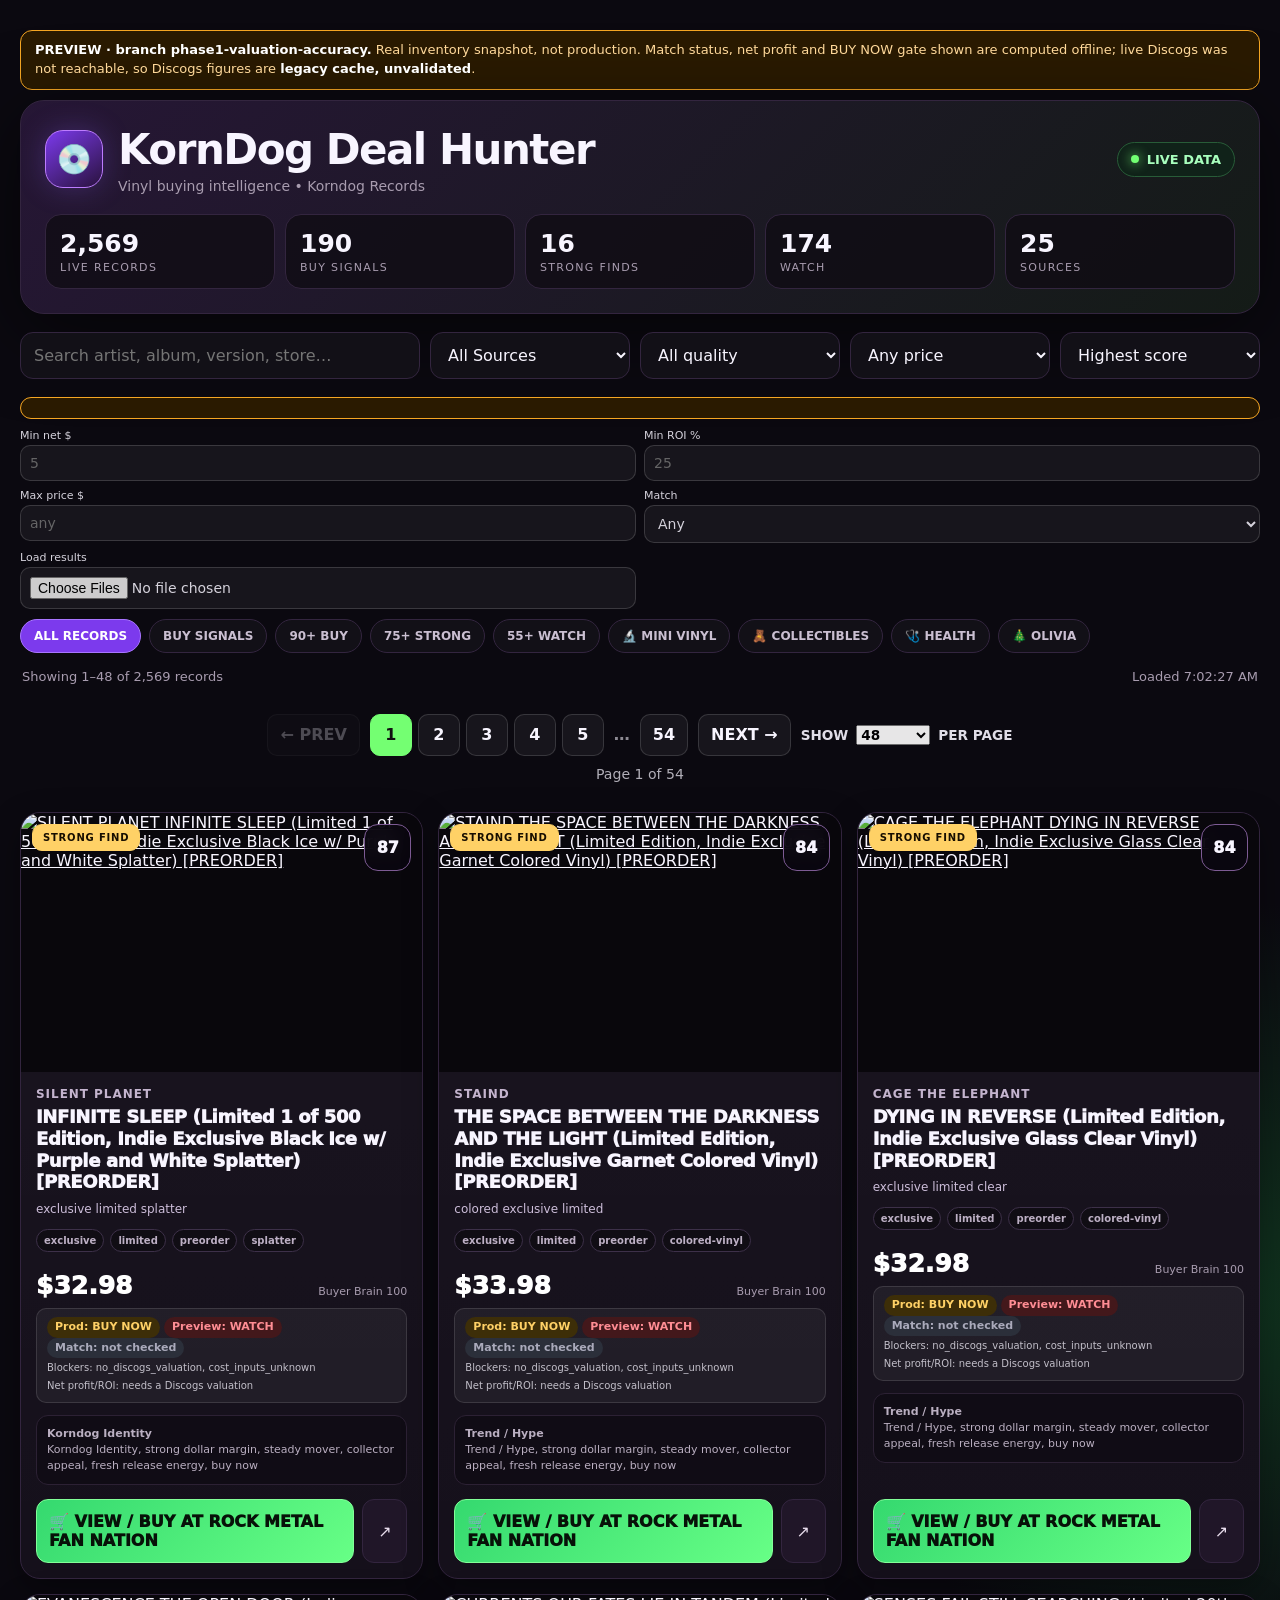
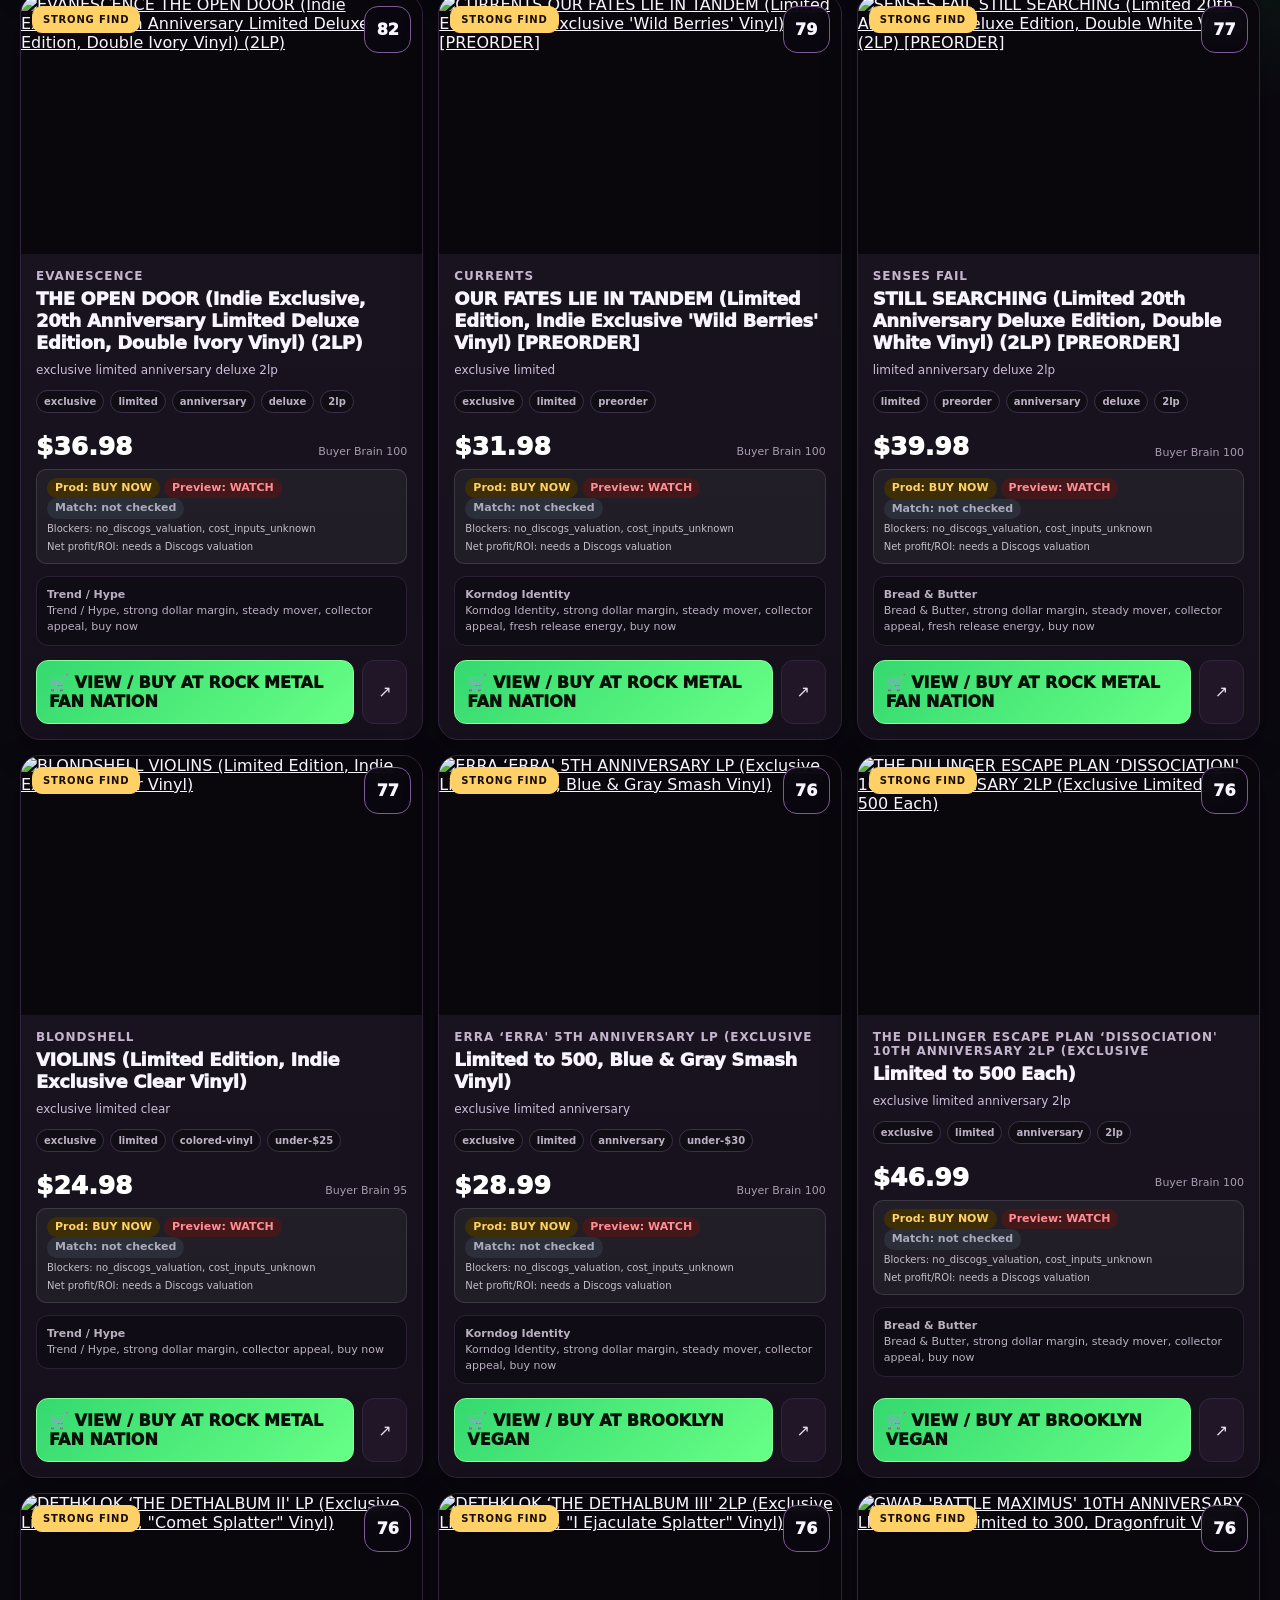
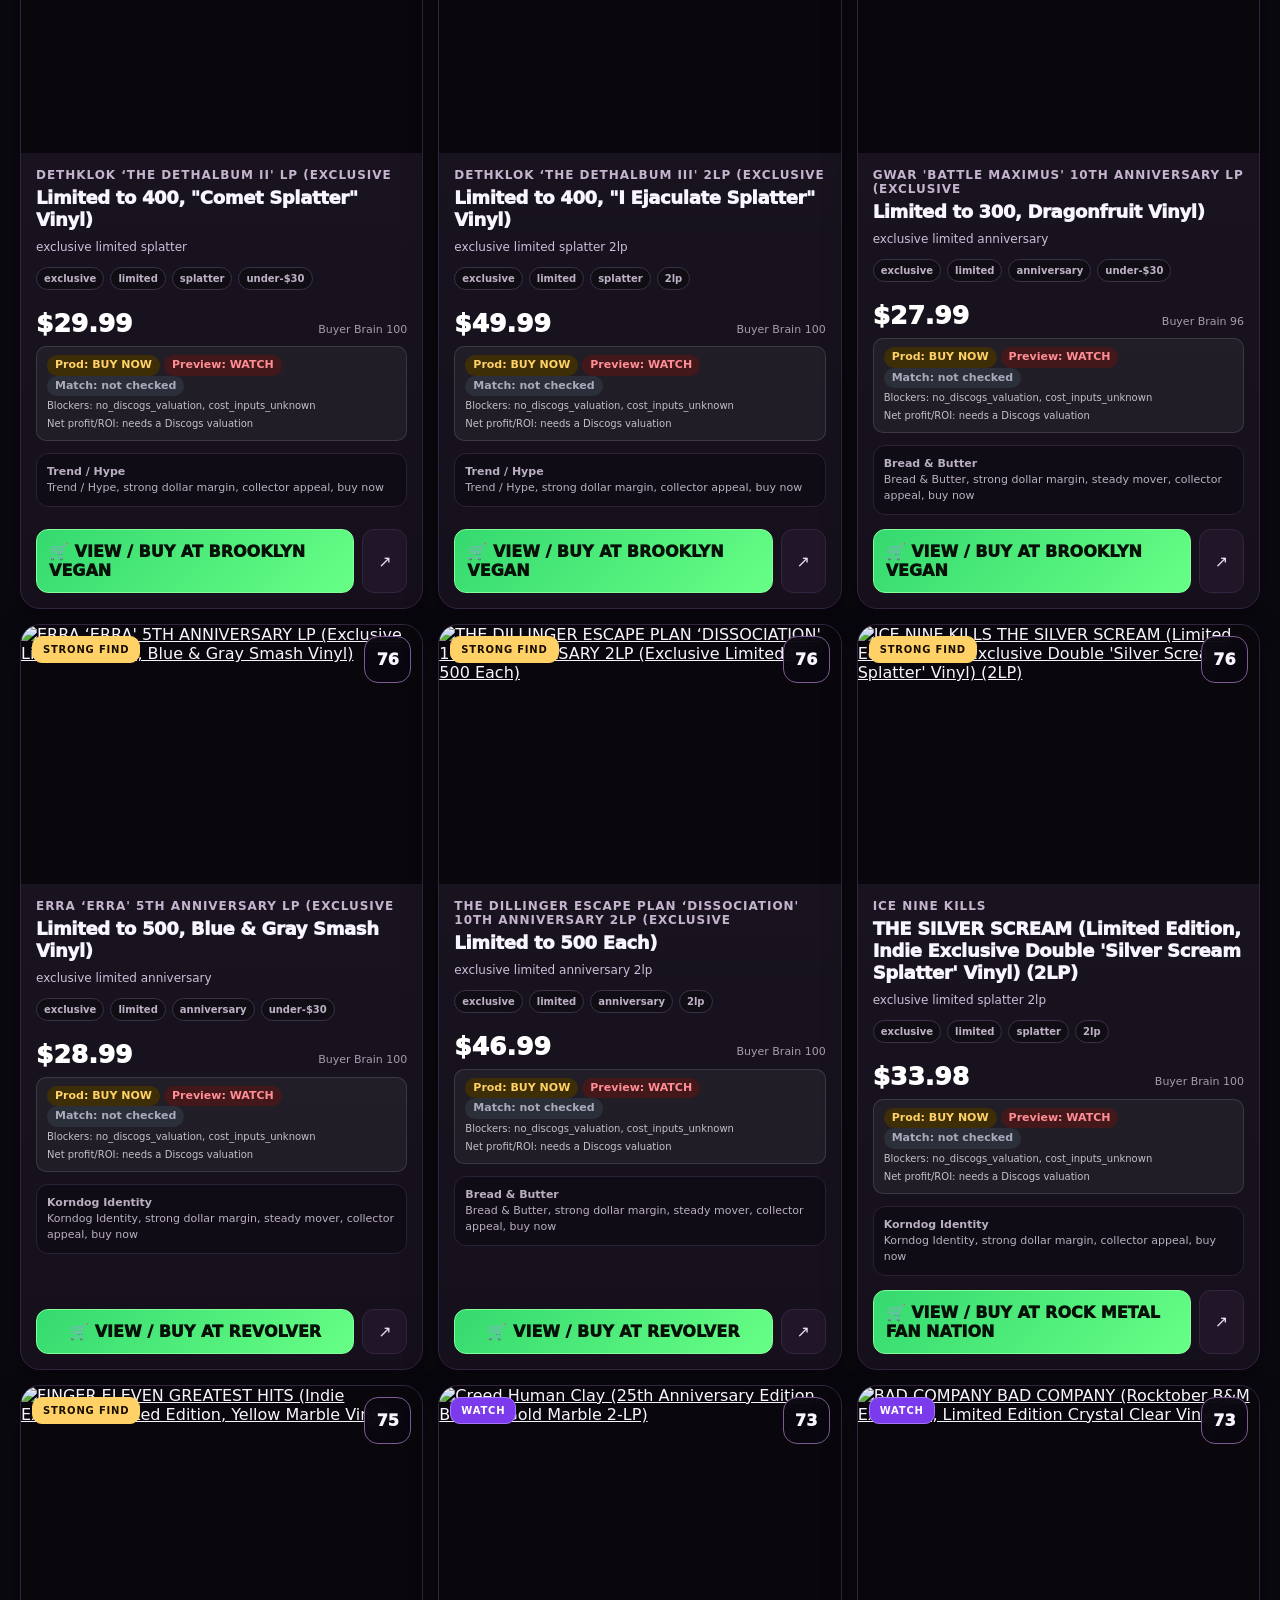
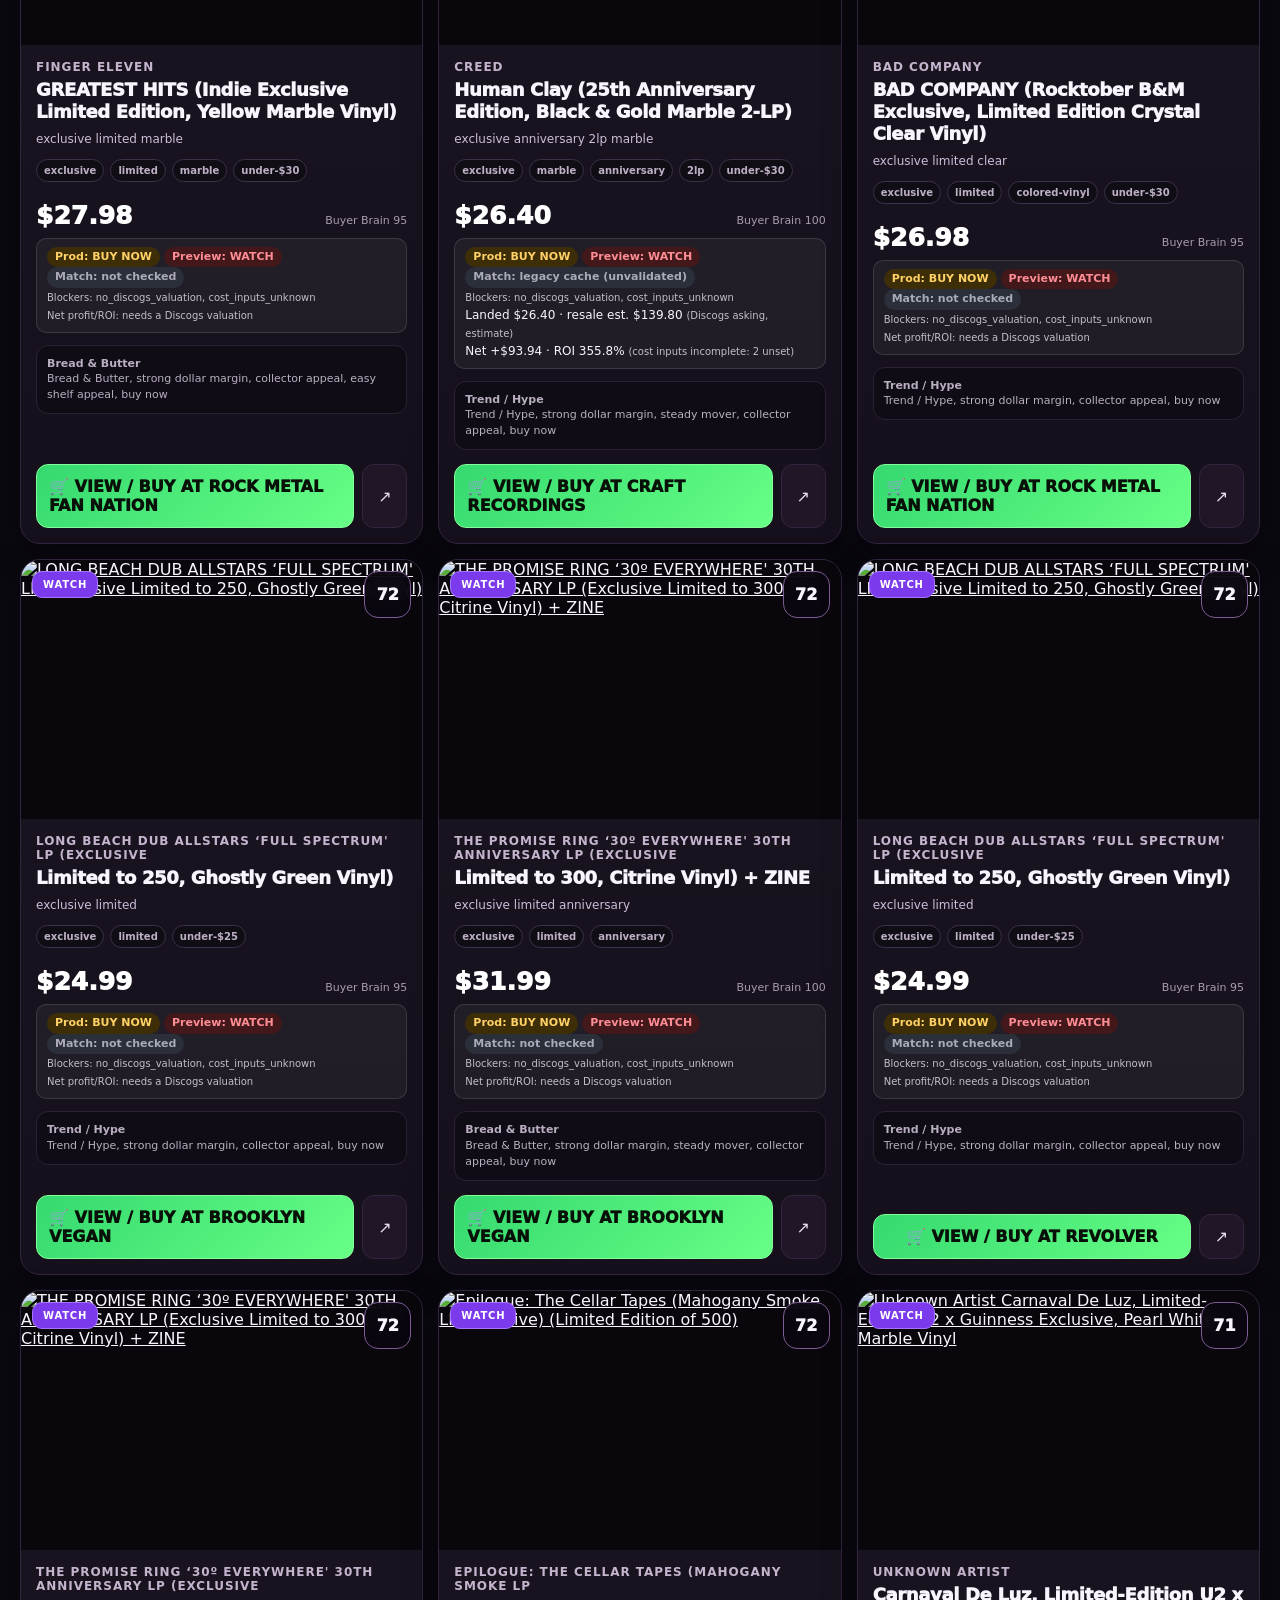
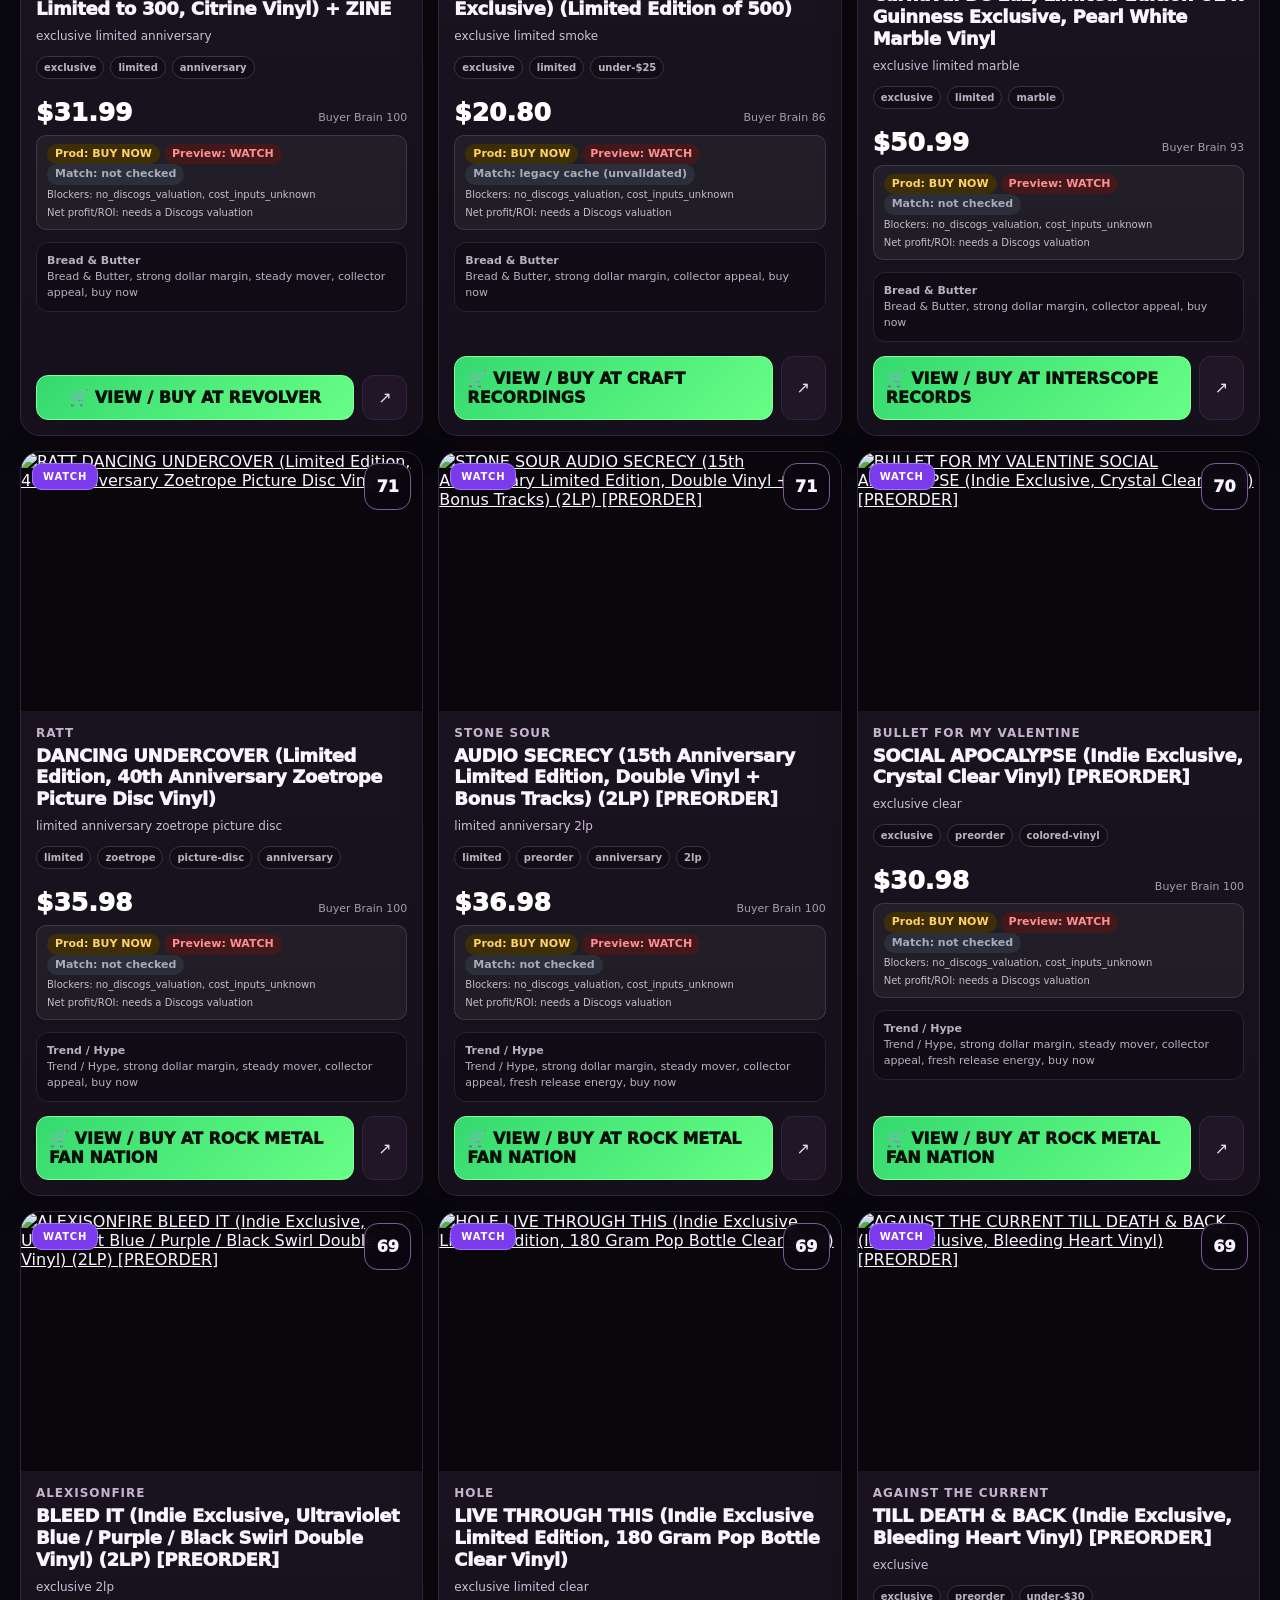
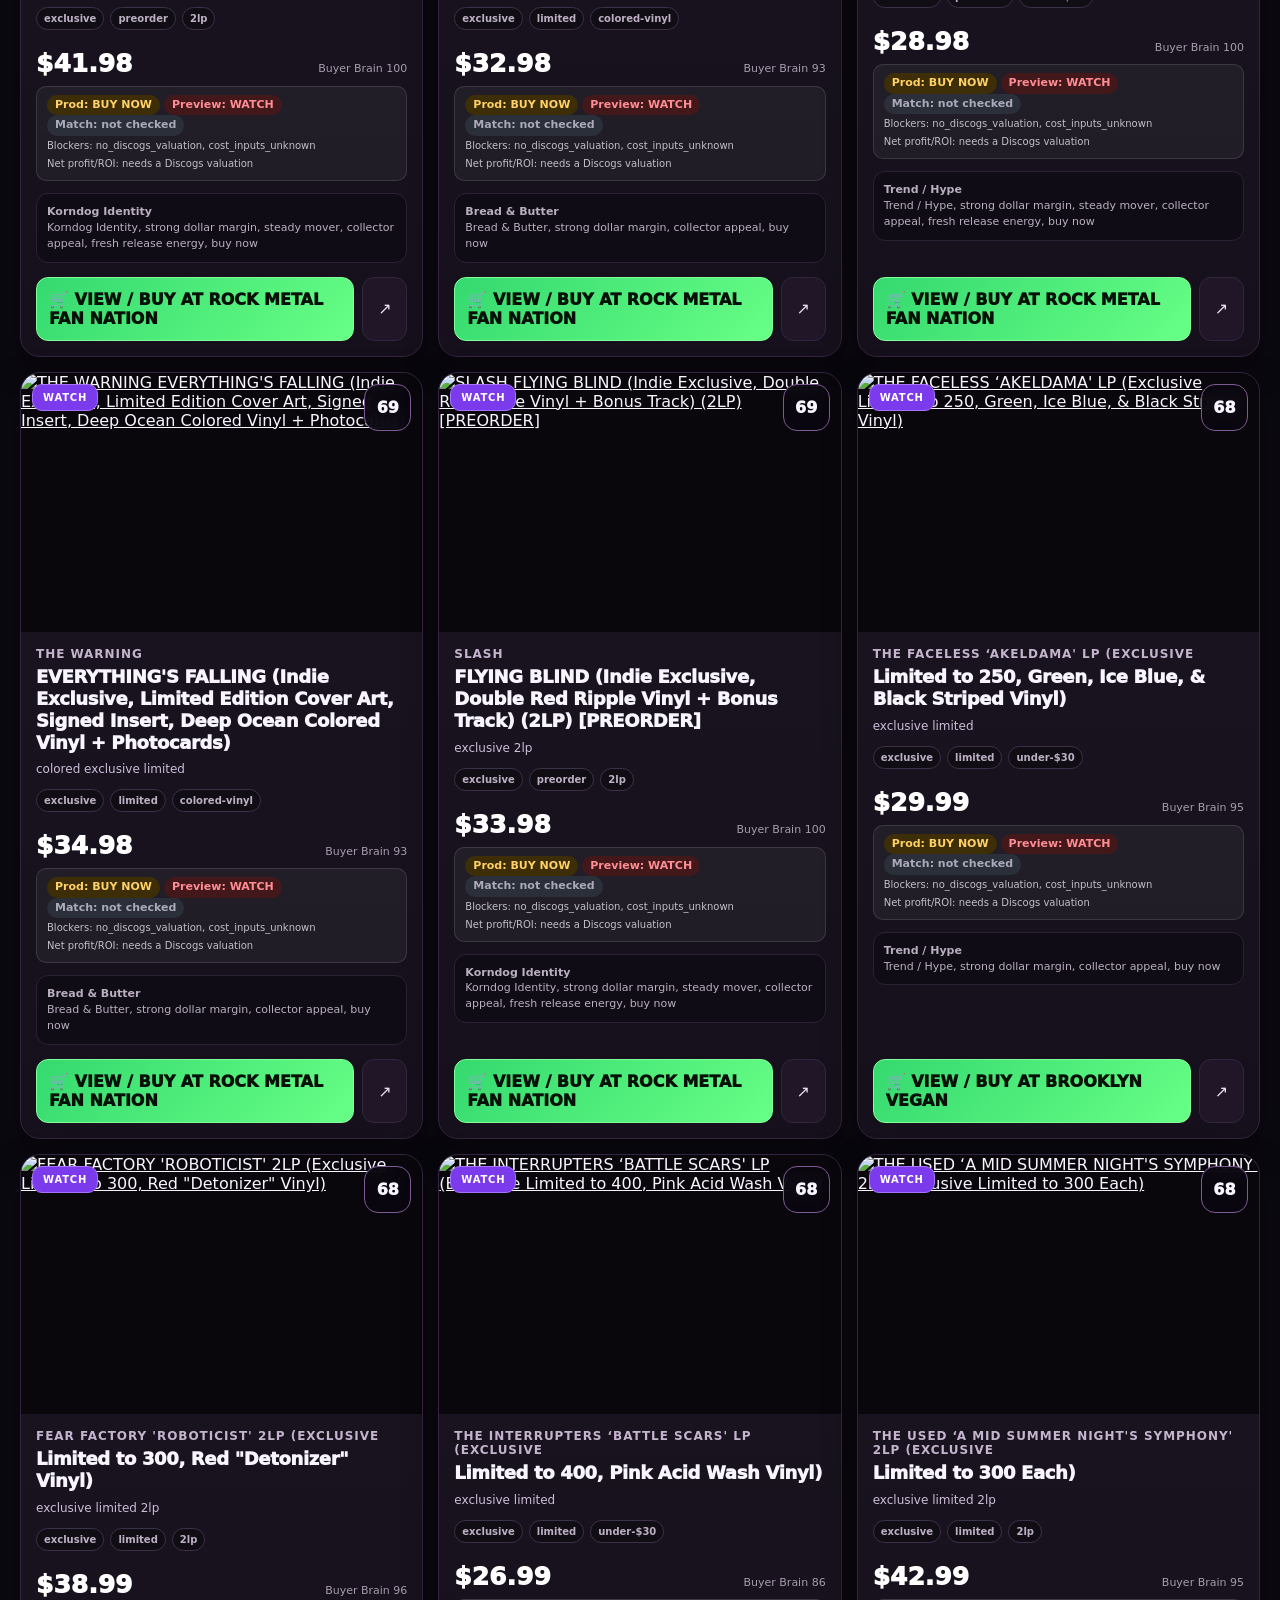
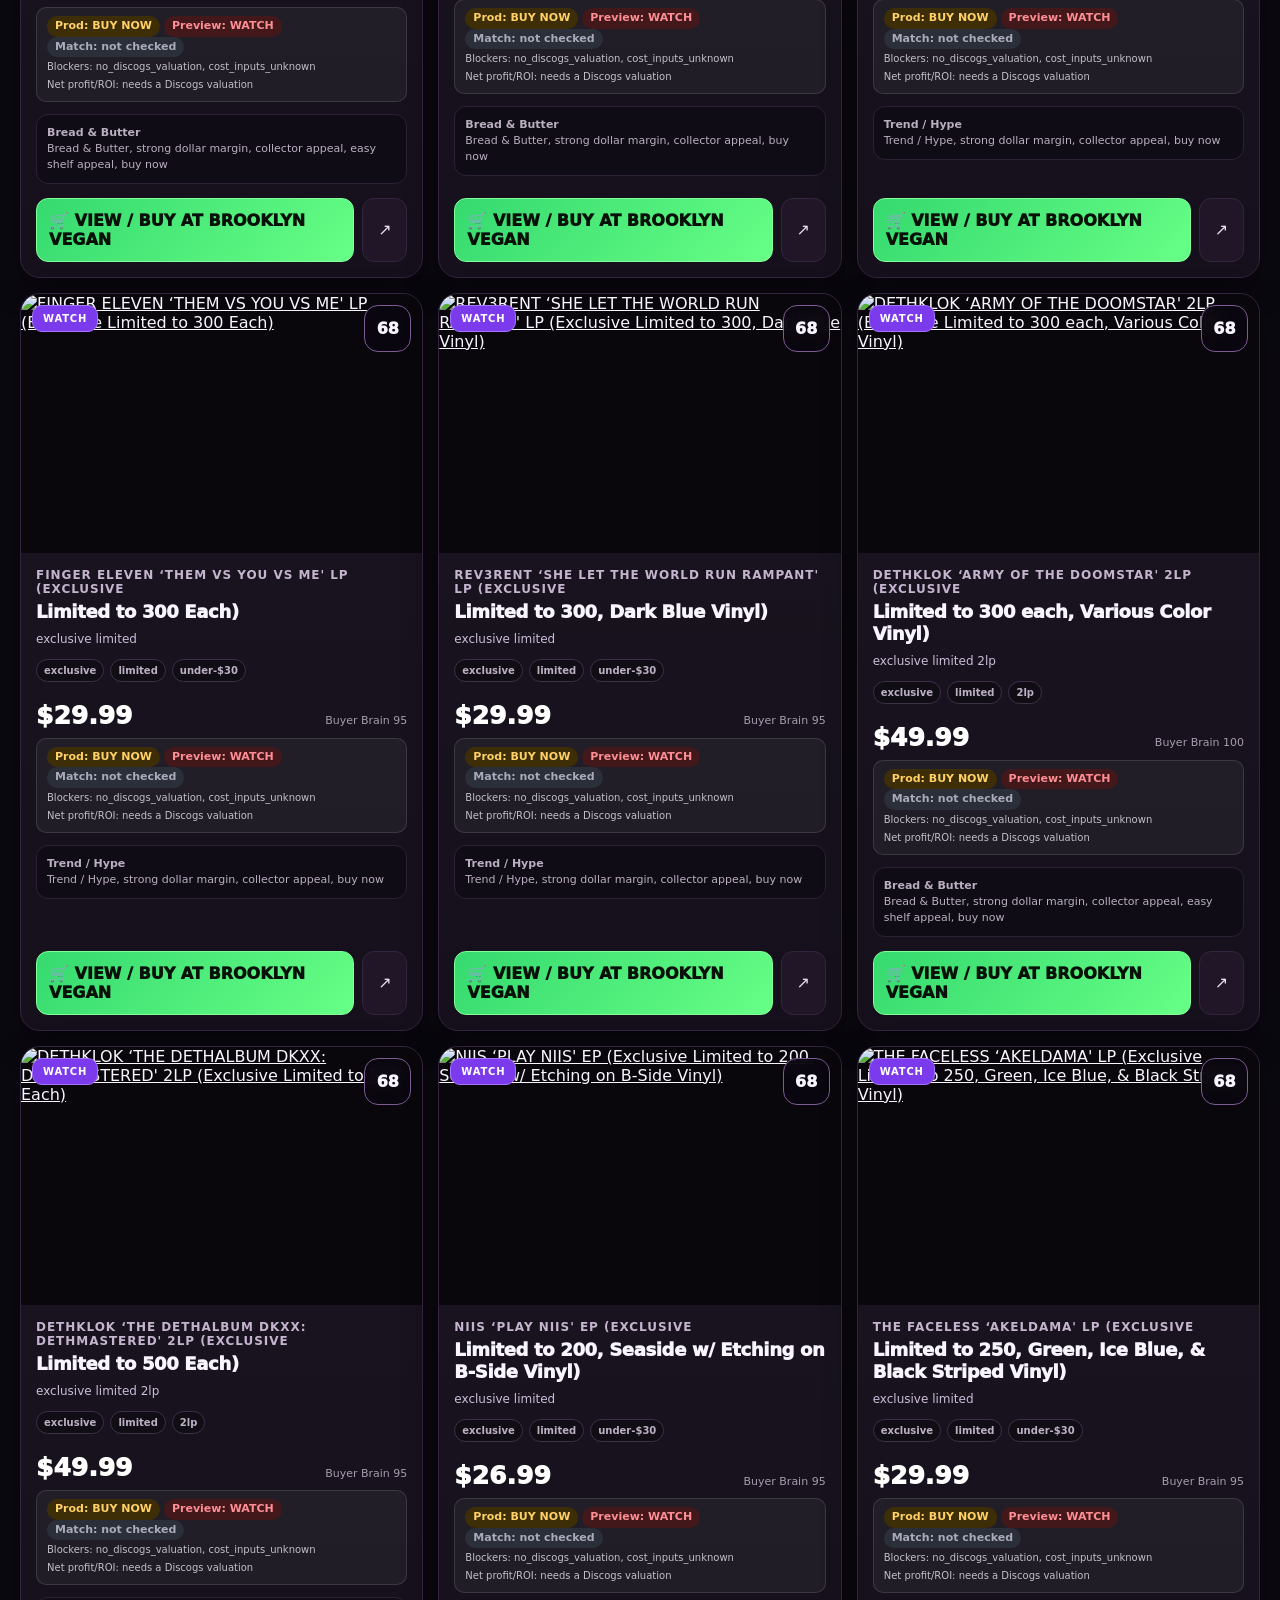
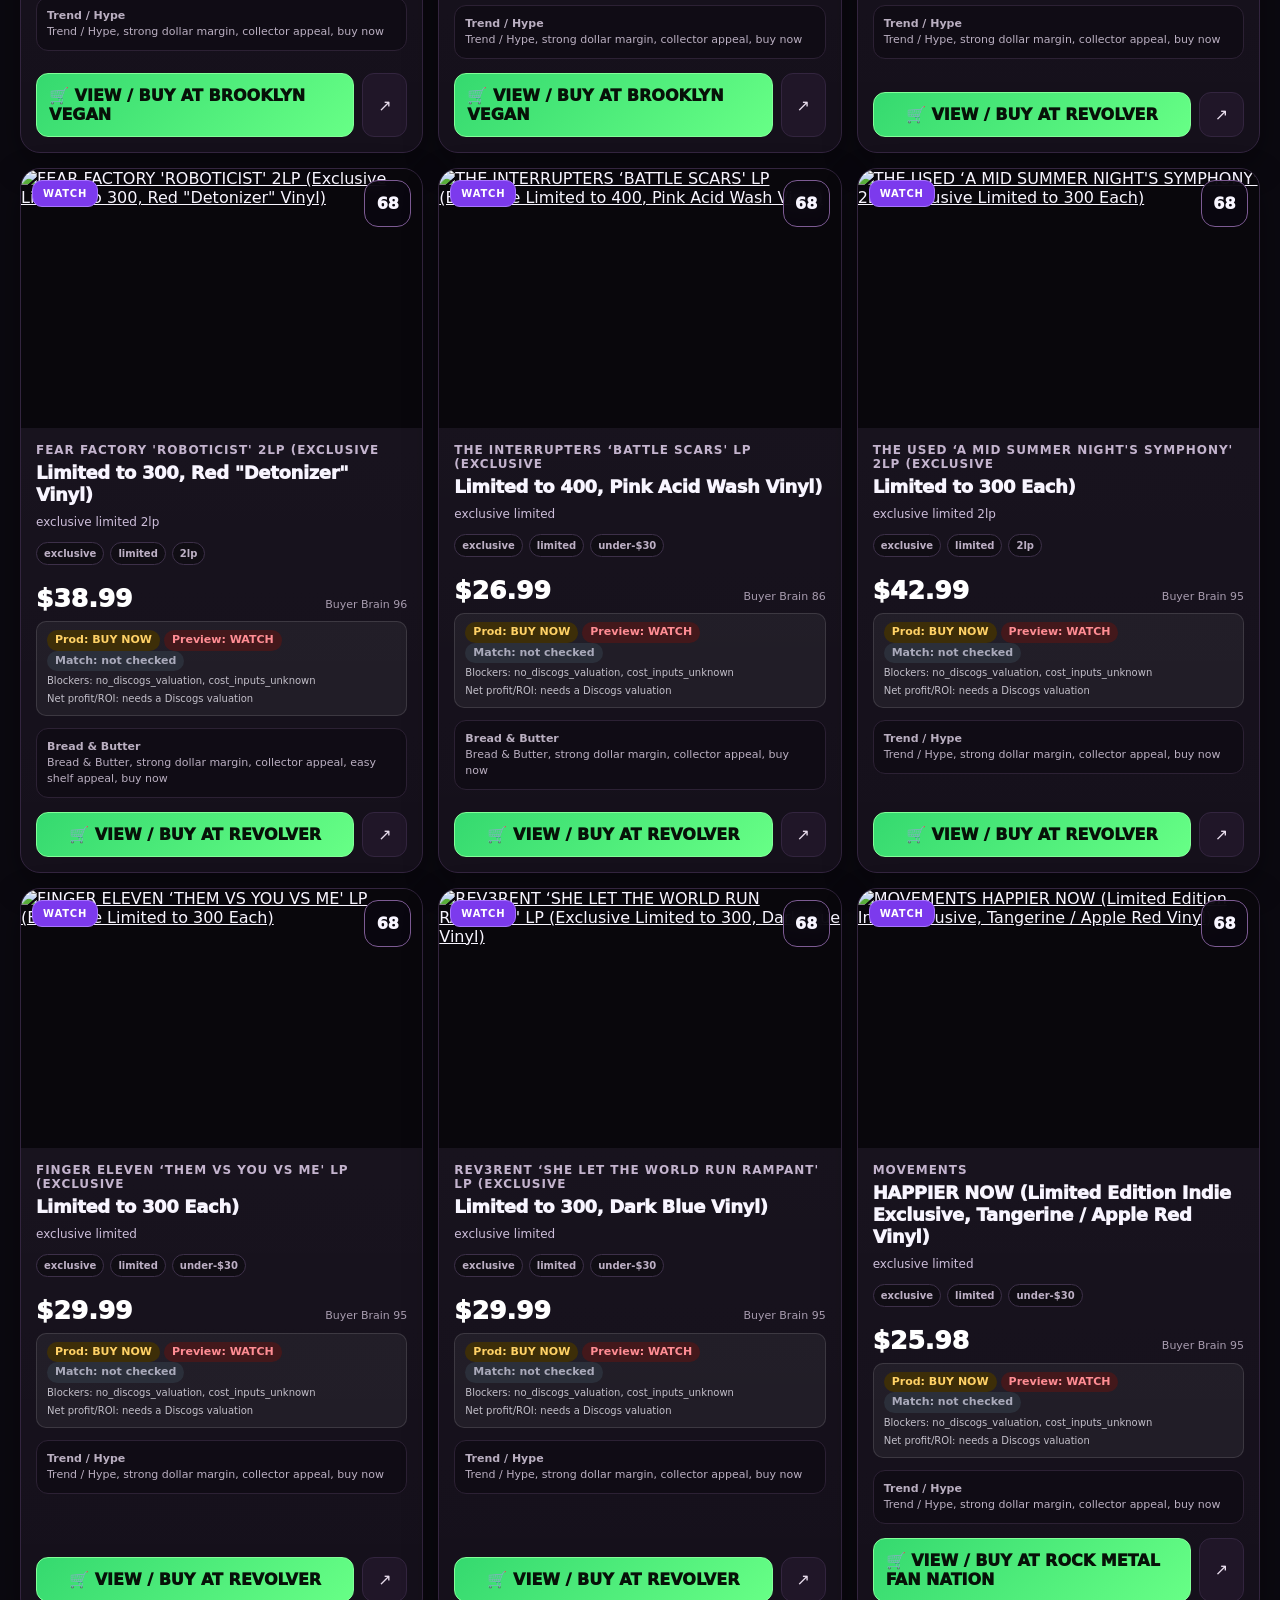
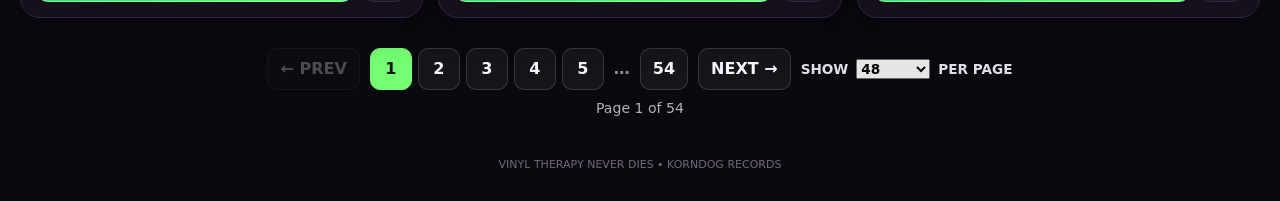
==== commit f9e5408a: "Preview: validation summary panel, profit/ROI/price/provider/match filters, results loader Co-Author" ====
--- a/preview/index.html
+++ b/preview/index.html
@@ -707,6 +707,12 @@
 .hpanel{grid-column:1/-1}
 .hrow{display:flex;justify-content:space-between;gap:8px;padding:8px 10px;border-bottom:1px solid rgba(255,255,255,.08);font-size:13px}
 .hrow .n{font-weight:600}.hrow .e{font-size:11px;opacity:.7;word-break:break-all}
+
+.pvFilters{display:grid;grid-template-columns:1fr 1fr;gap:8px;margin:10px 0}
+.pvFilters label{font-size:11px;opacity:.85;display:flex;flex-direction:column;gap:3px}
+.pvFilters input,.pvFilters select{padding:9px;border-radius:10px;border:1px solid rgba(255,255,255,.18);background:rgba(255,255,255,.06);color:inherit;font-size:14px}
+.pvGrid{display:grid;grid-template-columns:repeat(2,1fr);gap:6px;margin-top:8px}
+.pvGrid div{background:rgba(255,255,255,.06);border-radius:10px;padding:8px}.pvGrid b{display:block;font-size:20px;color:#fff}
 </style>
 </head>
 
@@ -808,6 +814,14 @@
 </div>
 
 
+<div class="pvBanner" id="pvSummary"></div>
+<div class="pvFilters" id="pvFilters">
+  <label>Min net $<input id="fNet" type="number" step="1" inputmode="decimal" placeholder="5"></label>
+  <label>Min ROI %<input id="fRoi" type="number" step="1" inputmode="decimal" placeholder="25"></label>
+  <label>Max price $<input id="fMaxP" type="number" step="1" inputmode="decimal" placeholder="any"></label>
+  <label>Match<select id="fMatch"><option value="">Any</option><option value="verified">Verified (exact/strong)</option><option value="title_only">Title only (unverified)</option><option value="ambiguous">Ambiguous</option><option value="none">Unmatched</option><option value="not_validated">Not validated</option></select></label>
+  <label>Load results<input id="fFile" type="file" accept=".json" multiple></label>
+</div>
 <div class="tabs">
 
 <button class="tab active" data-view="all">
@@ -870,12 +884,65 @@
 <script>
 let liveDeals = []
 let PV = {providers:[],overlay:{},gate_on:false}
+let VAL = {}, VSUM = null, VORD = []
+function vrow(d){ return VAL[d.link] }
+function pvVals(d){
+  const v = vrow(d), o = PV.overlay[d.link] || {}
+  if(v) return {match: v.status, verified: !!v.verified, net: v.net, roi: v.roi, src: "validated"}
+  if(VSUM) return {match: "not_validated", verified:false, net: undefined, roi: undefined, src: "none"}
+  return {match: o.legacy ? "legacy" : "not_validated", verified:false, net: o.net, roi: o.roi, src: "legacy"}
+}
+function pvPass(d){
+  const x = pvVals(d), n = id => { const t = document.getElementById(id).value; return t === "" ? null : Number(t) }
+  const net = n("fNet"), roi = n("fRoi"), maxp = n("fMaxP"), m = document.getElementById("fMatch").value
+  if(net !== null && !(x.net !== undefined && x.net >= net)) return false
+  if(roi !== null && !(x.roi !== undefined && x.roi >= roi)) return false
+  if(maxp !== null && !(number(d.price) > 0 && number(d.price) <= maxp)) return false
+  if(m === "verified" && !x.verified) return false
+  if(m && m !== "verified" && x.match !== m) return false
+  return true
+}
+function renderSummary(){
+  const el = document.getElementById("pvSummary")
+  if(!VSUM){
+    el.innerHTML = "<b>Validation not run yet.</b> No live Discogs results are loaded, so the numbers on cards are legacy-cache estimates (unvalidated). Run the GitHub workflow, then load <b>validation_results.json</b> and <b>validation_summary.json</b> with “Load results” below."
+    return
+  }
+  const s = VSUM, v = s.verified_only || {}, t = s.thresholds || {}
+  const c = (n,l) => `<div><b>${Number(n||0).toLocaleString()}</b>${l}</div>`
+  el.innerHTML = `<b>Live Discogs validation</b> ${s.complete?"(complete)":"(partial: "+s.unique_pressings_done+" of "+s.unique_pressings_total+" pressings)"} &middot; ${esc((s.generated_at||"").slice(0,16))}<br><small>Resale = Discogs asking-price estimate, not sold prices. Profit/ROI below count VERIFIED matches only.</small>
+  <div class="pvGrid">${c(s.listings_scanned,"records scanned")}${c(s.verified_pressing_matches,"verified pressing matches")}${c(s.with_resale_estimate,"with resale estimate")}${c(s.title_only_unverified,"title-only (unverified)")}${c(s.ambiguous,"ambiguous")}${c(s.unmatched,"unmatched")}${c(v.net_ge_min,"net ≥ $"+t.min_net_usd)}${c(v.roi_ge_min,"ROI ≥ "+t.min_roi_percent+"%")}${c(v.both,"meet both")}${c(s.prod_buy_now_verified_and_profitable,"prod BUY NOW that qualify")}</div>`
+}
+document.addEventListener("DOMContentLoaded", ()=>{
+  ["fNet","fRoi","fMaxP","fMatch"].forEach(id => document.getElementById(id).addEventListener("input", ()=>{ currentPage = 1; render() }))
+  document.getElementById("fFile").addEventListener("change", async e => {
+    for(const f of e.target.files){
+      try{
+        const j = JSON.parse(await f.text())
+        if(Array.isArray(j) && j.length && j[0].records !== undefined) VORD = j
+        else if(Array.isArray(j)) { VAL = {}; j.forEach(r => { if(r.link) VAL[r.link] = r }) }
+        else if(j.listings_total !== undefined) VSUM = j
+      }catch(err){ console.error(err) }
+    }
+    renderSummary(); currentPage = 1; render()
+  })
+})
+
 
 function pvBlock(d){
   const o = PV.overlay[d.link]
   if(!o) return ""
   const prod = o.p
   const after = (prod==="BUY NOW" && !o.g) ? "WATCH" : prod
+  const v = vrow(d)
+  if(v){
+    const ok = v.verified, net = v.net
+    let h2 = `<span class="pill ${ok?"ok":"warn"}">${esc(v.status.replace("_"," "))} ${Math.round((v.confidence||0)*100)}%</span><span class="pill dim">Prod: ${esc(prod)}</span>`
+    if(prod==="BUY NOW") h2 += `<span class="pill ${ok&&net>=5&&v.roi>=25?"ok":"bad"}">${ok&&net>=5&&v.roi>=25?"BUY NOW holds":"Preview: WATCH"}</span>`
+    if(net!==undefined) h2 += `<br>Landed $${v.landed.toFixed(2)} &middot; resale est. $${v.resale.toFixed(2)} <small>(Discogs asking${v.lowest_ask?", low ask $"+v.lowest_ask.toFixed(2):""})</small><br>Net ${net>=0?"+":""}$${net.toFixed(2)} &middot; ROI ${v.roi}% <small>${v.inputs_complete?"":"(inbound shipping/tax unset)"}</small>`
+    else h2 += `<br><small>${ok?"No resale estimate":"Not a verified pressing: no valuation shown"}</small>`
+    return `<div class="pv">${h2}</div>`
+  }
   let h = `<span class="pill ${prod==="BUY NOW"&&!o.g?"warn":"dim"}">Prod: ${esc(prod)}</span>`
   if(prod==="BUY NOW") h += `<span class="pill ${o.g?"ok":"bad"}">${o.g?"BUY NOW holds":"Preview: "+after}</span>`
   h += `<span class="pill dim">Match: ${o.legacy?"legacy cache (unvalidated)":"not checked"}</span>`
@@ -1854,6 +1921,7 @@
 
   data = data.filter(d => {
 
+    if(!pvPass(d)) return false
     const q = qualityOf(d)
     const score = scoreOf(d)
     const p = number(d.price)
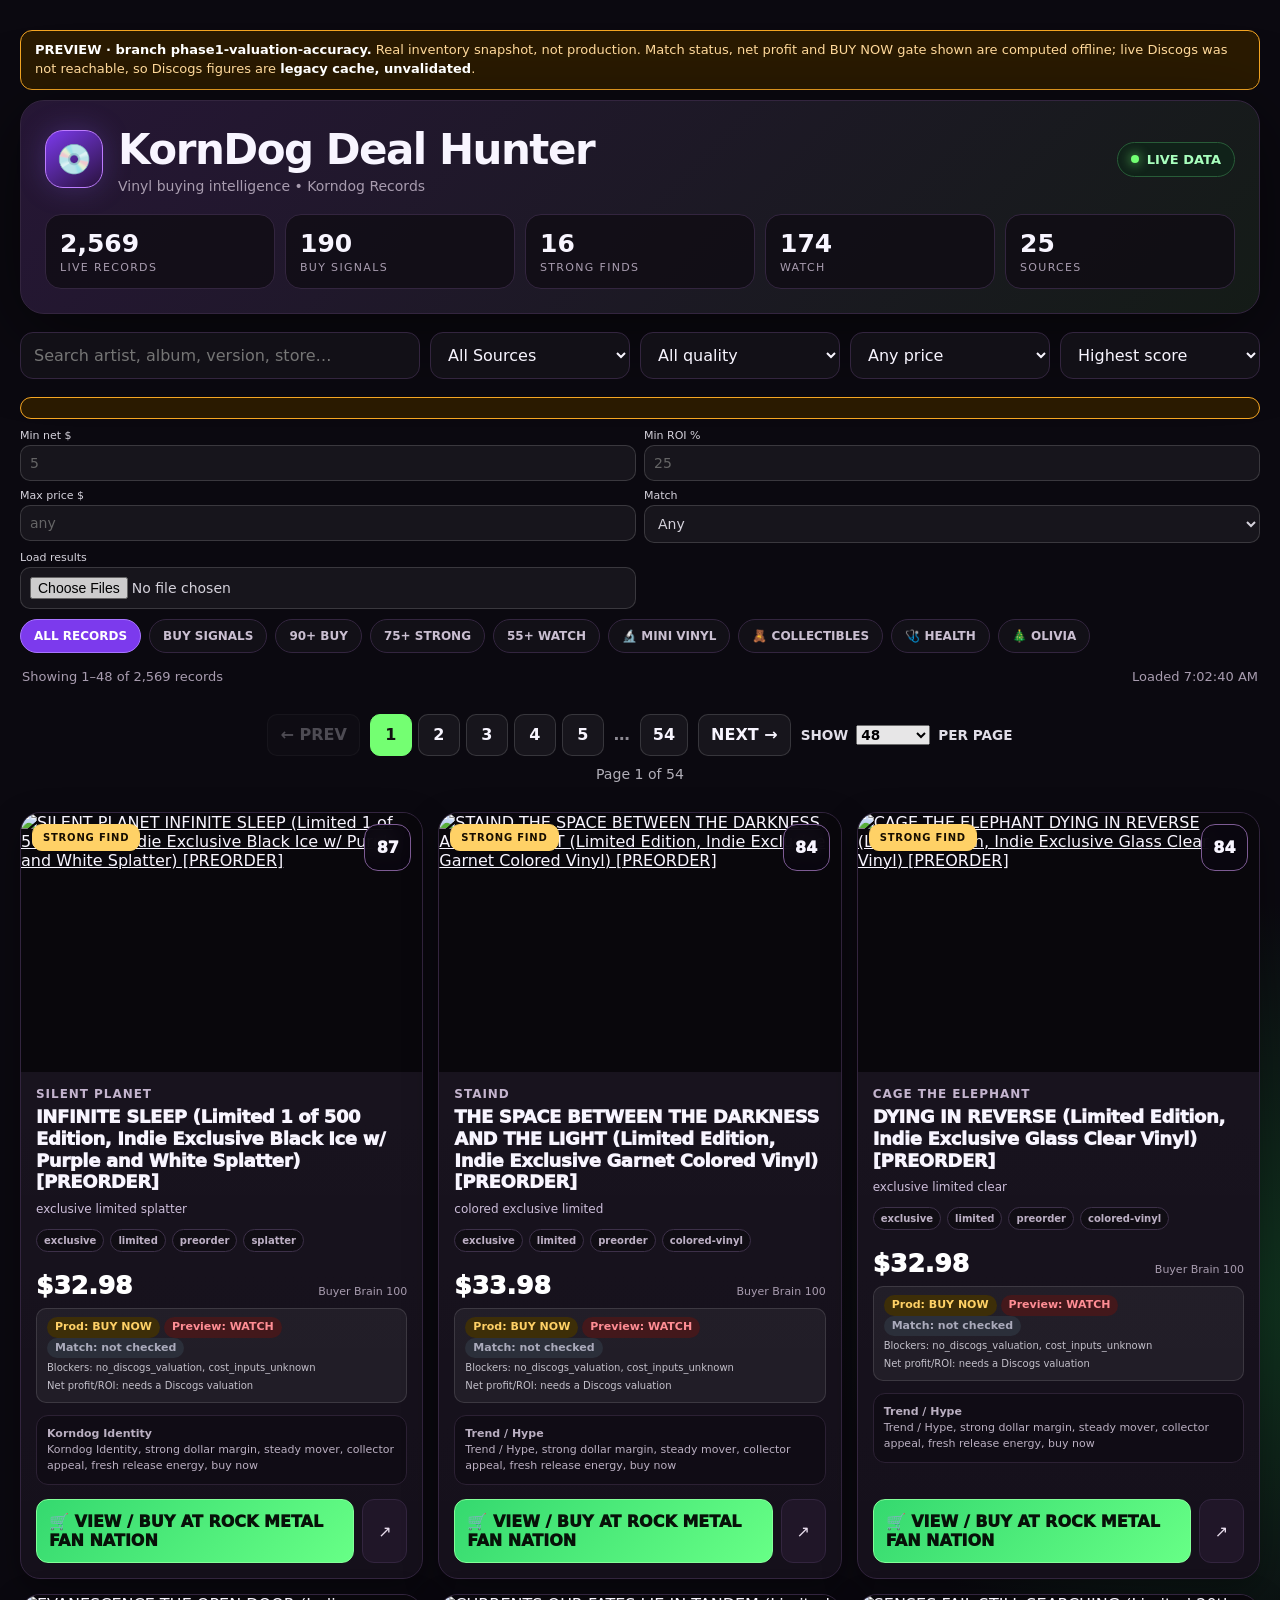
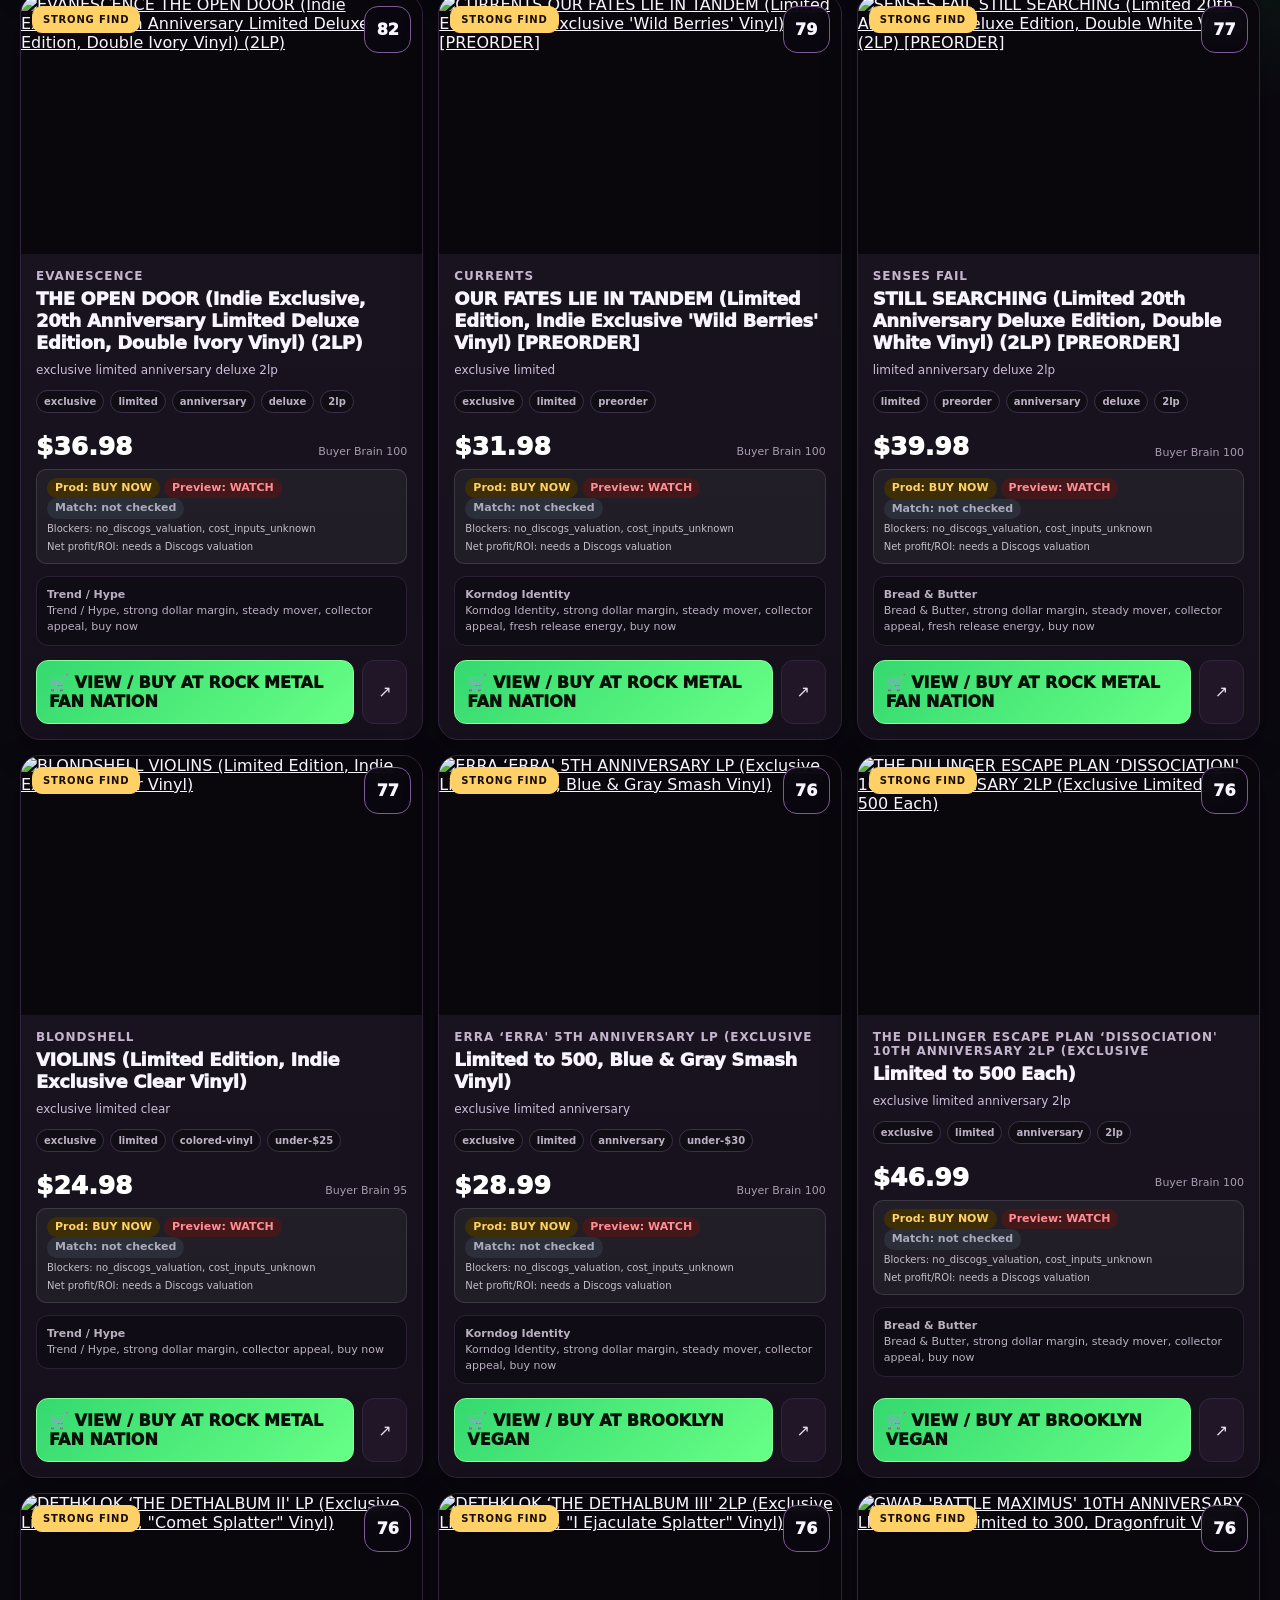
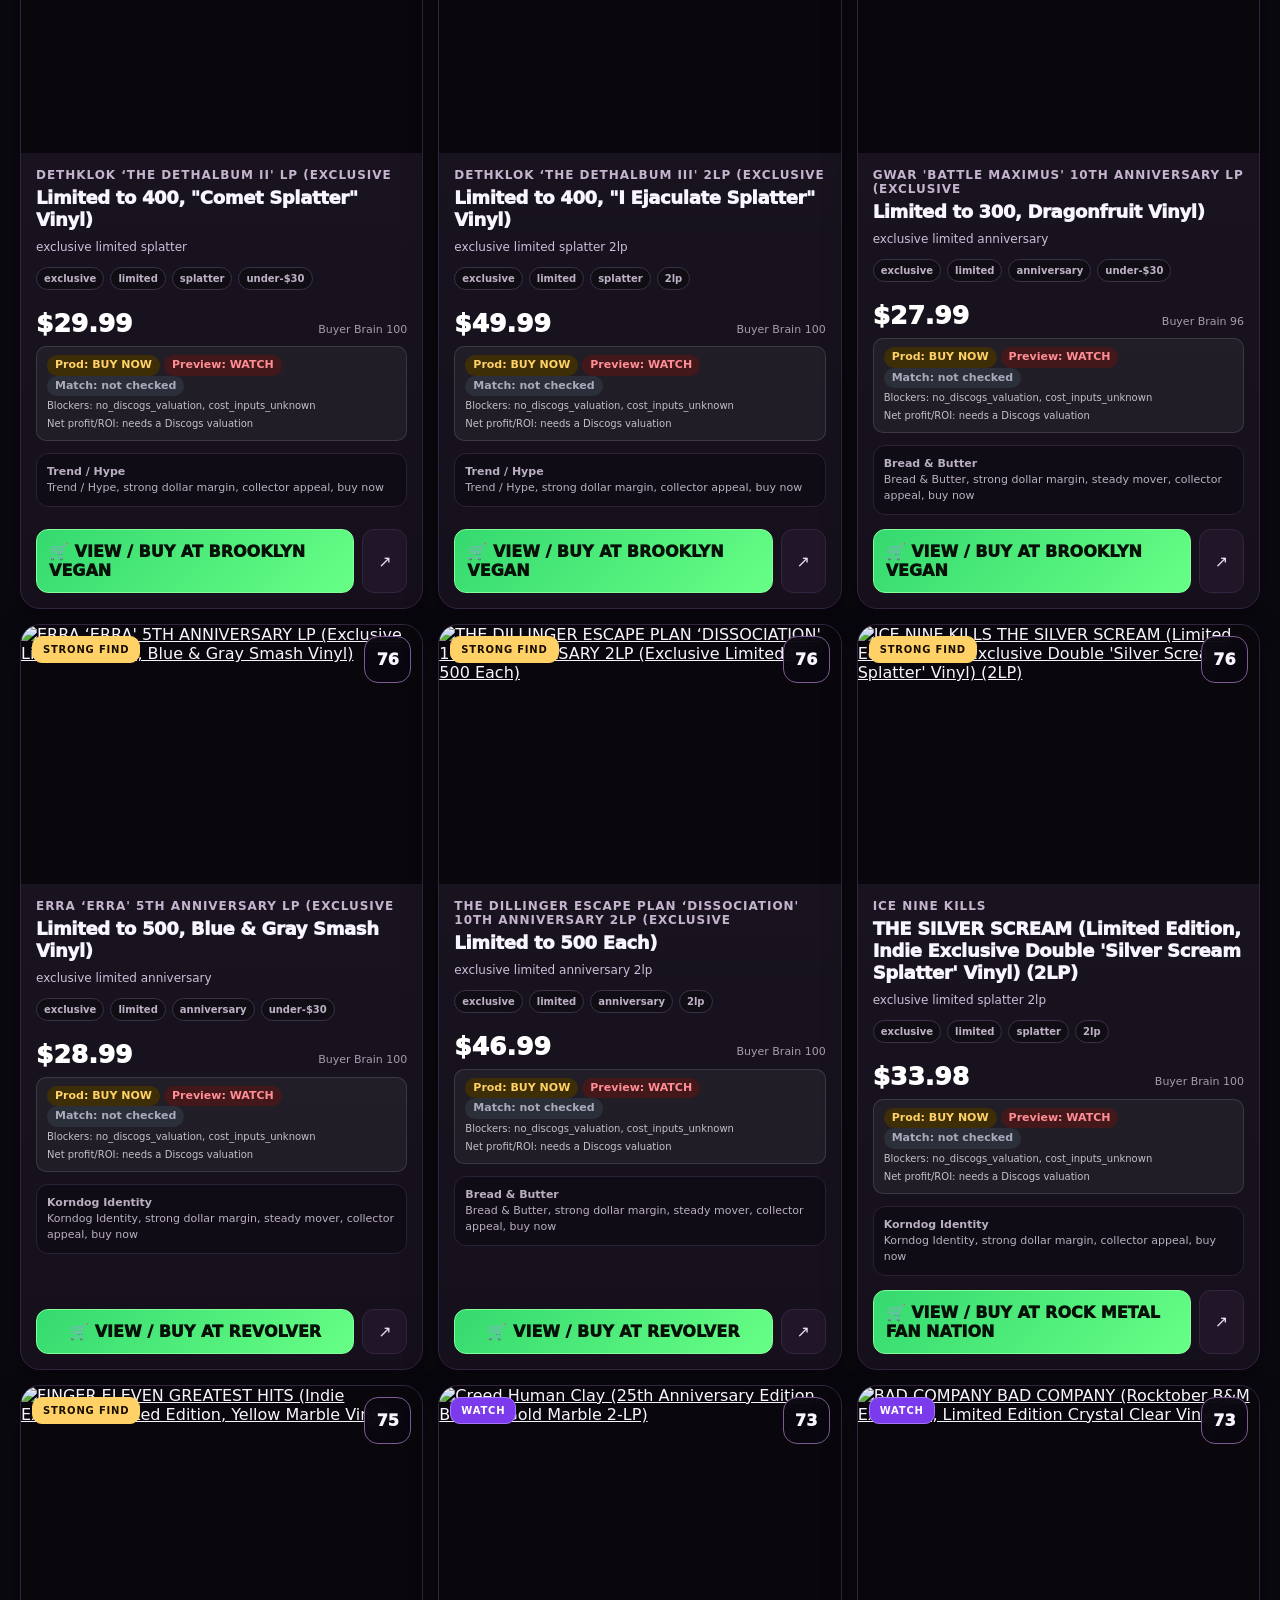
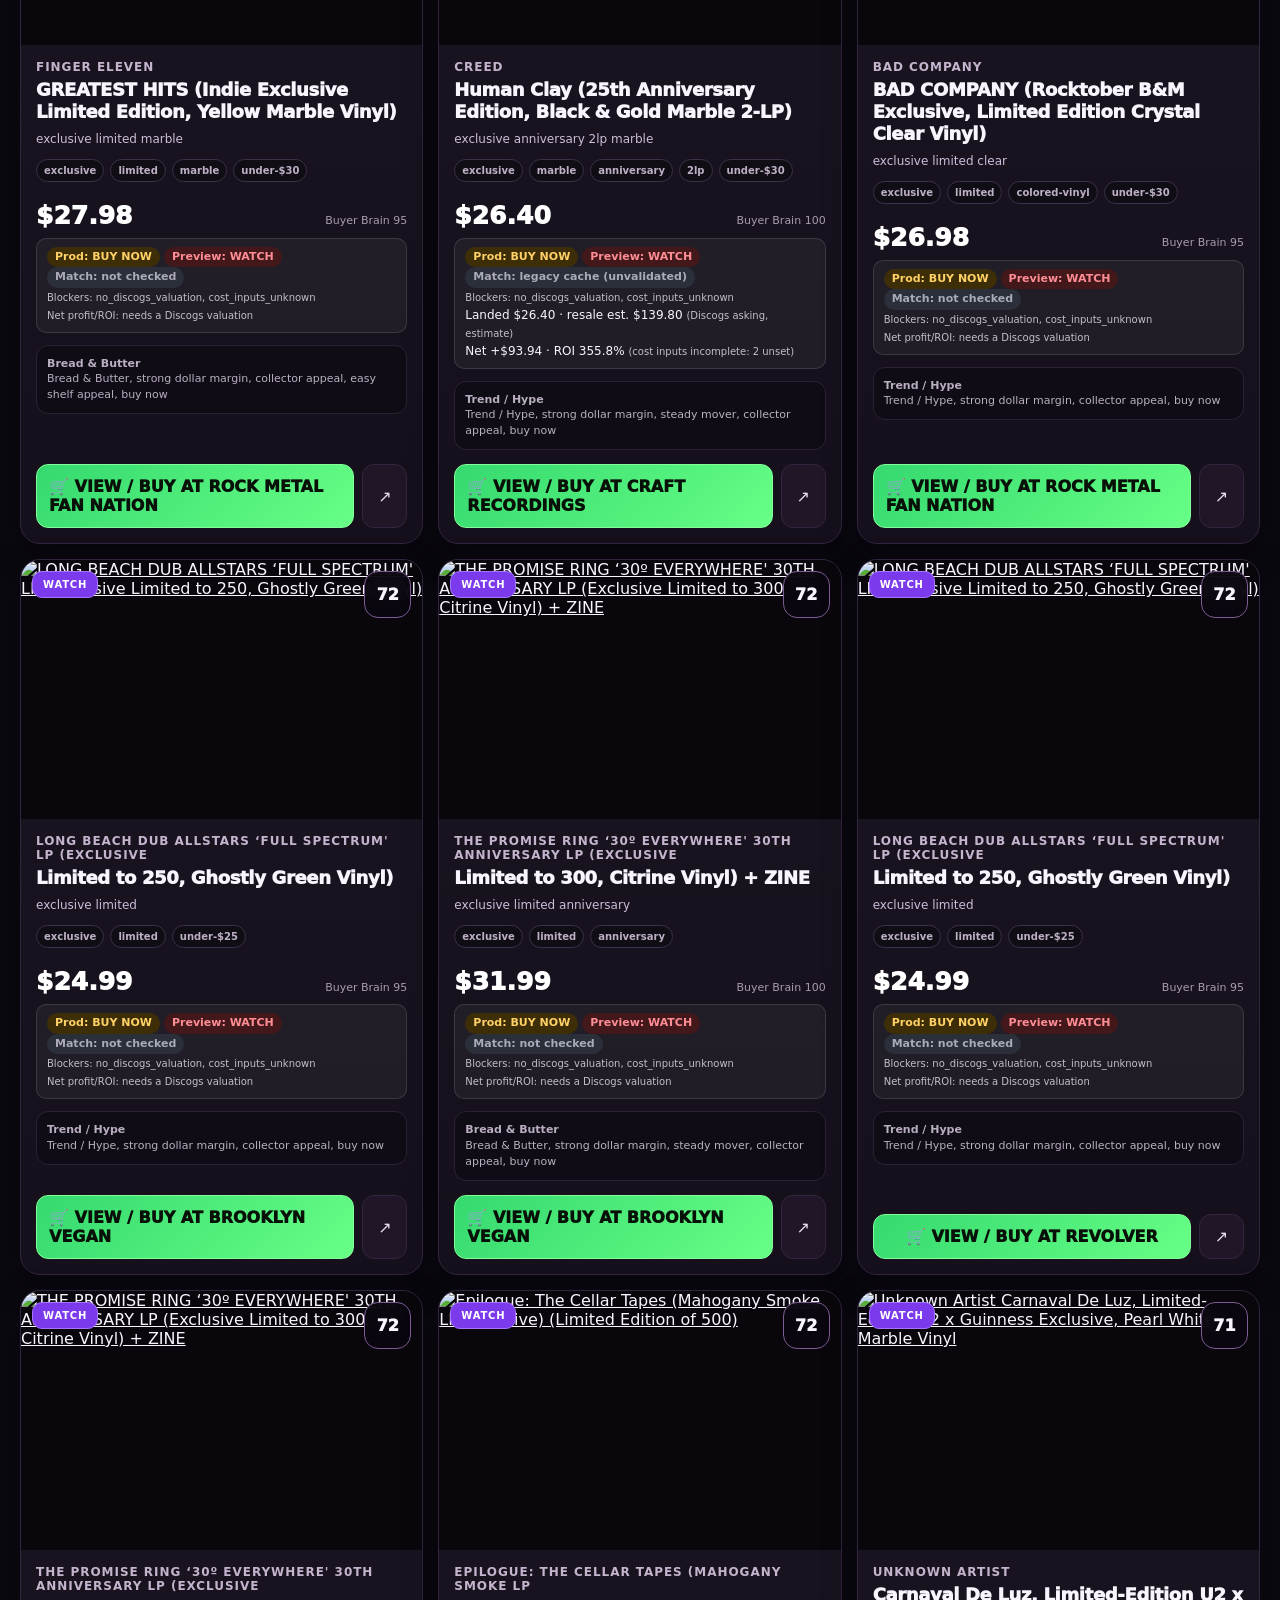
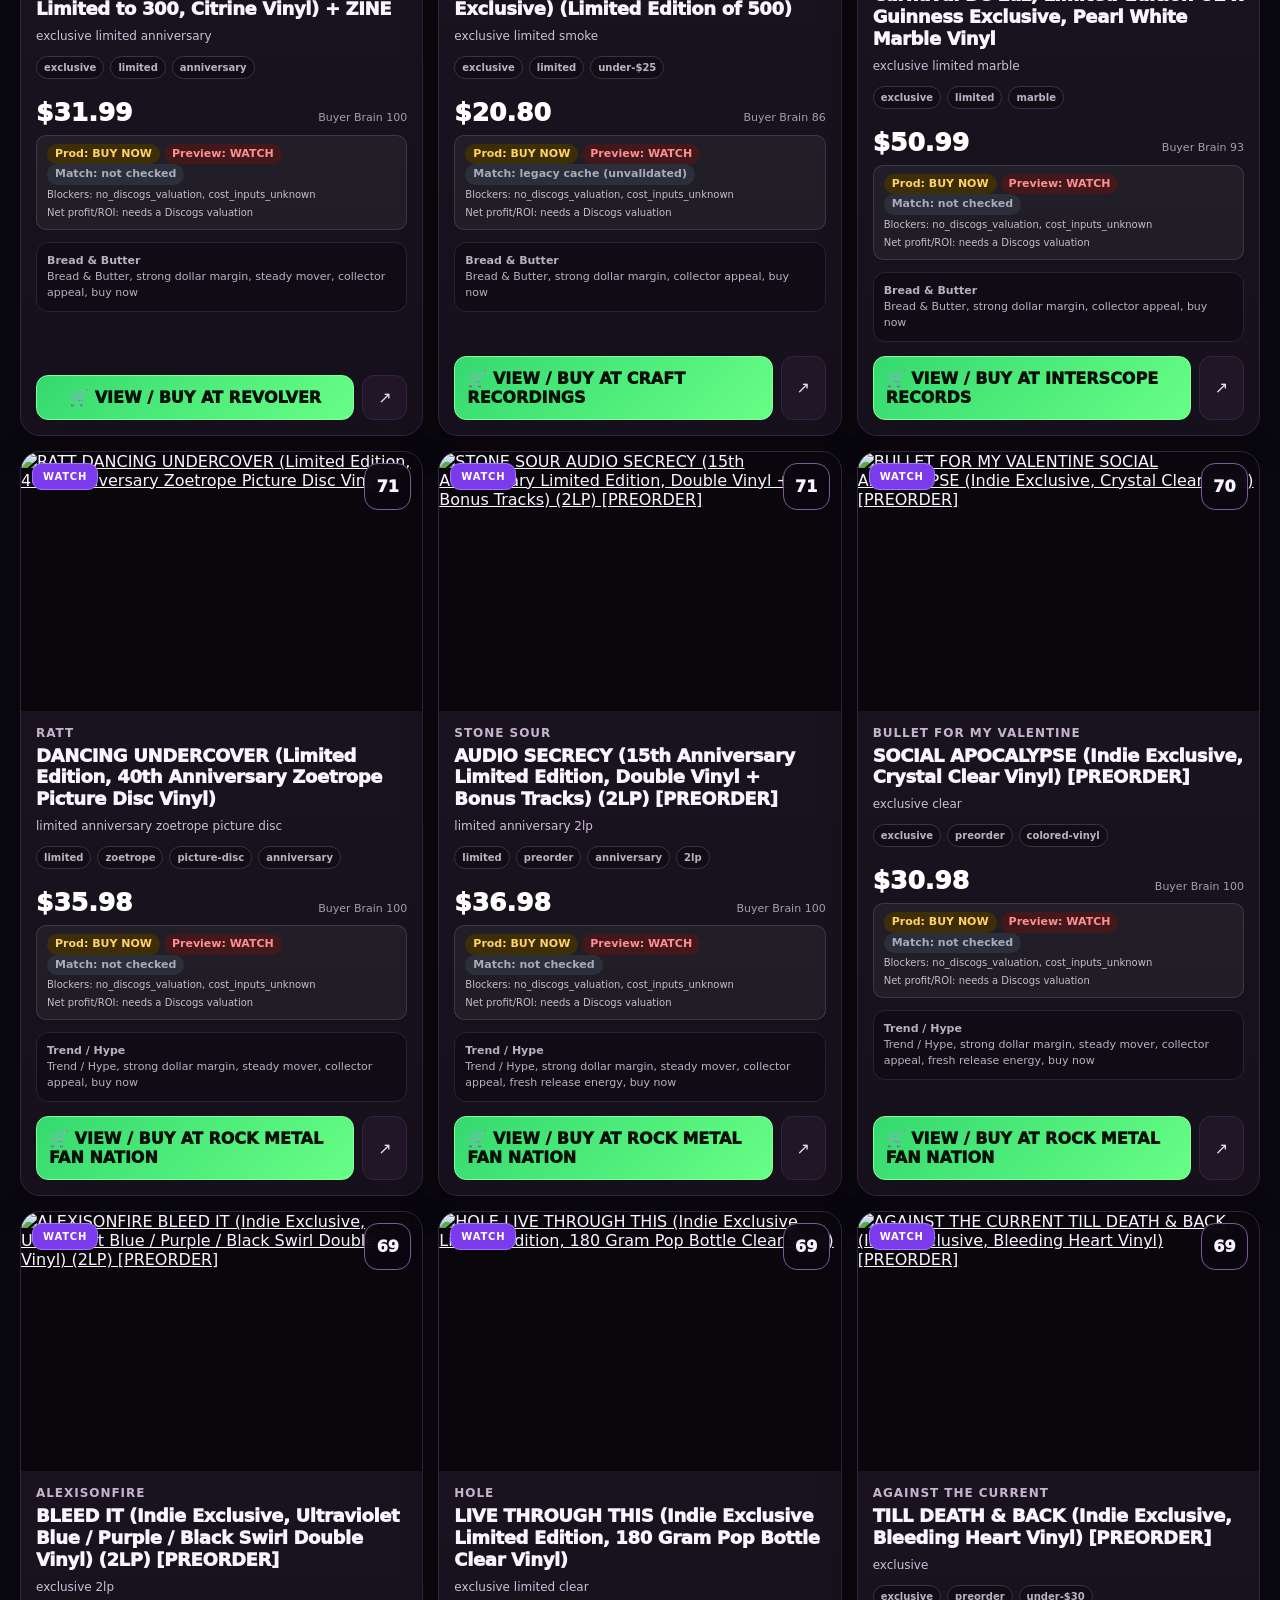
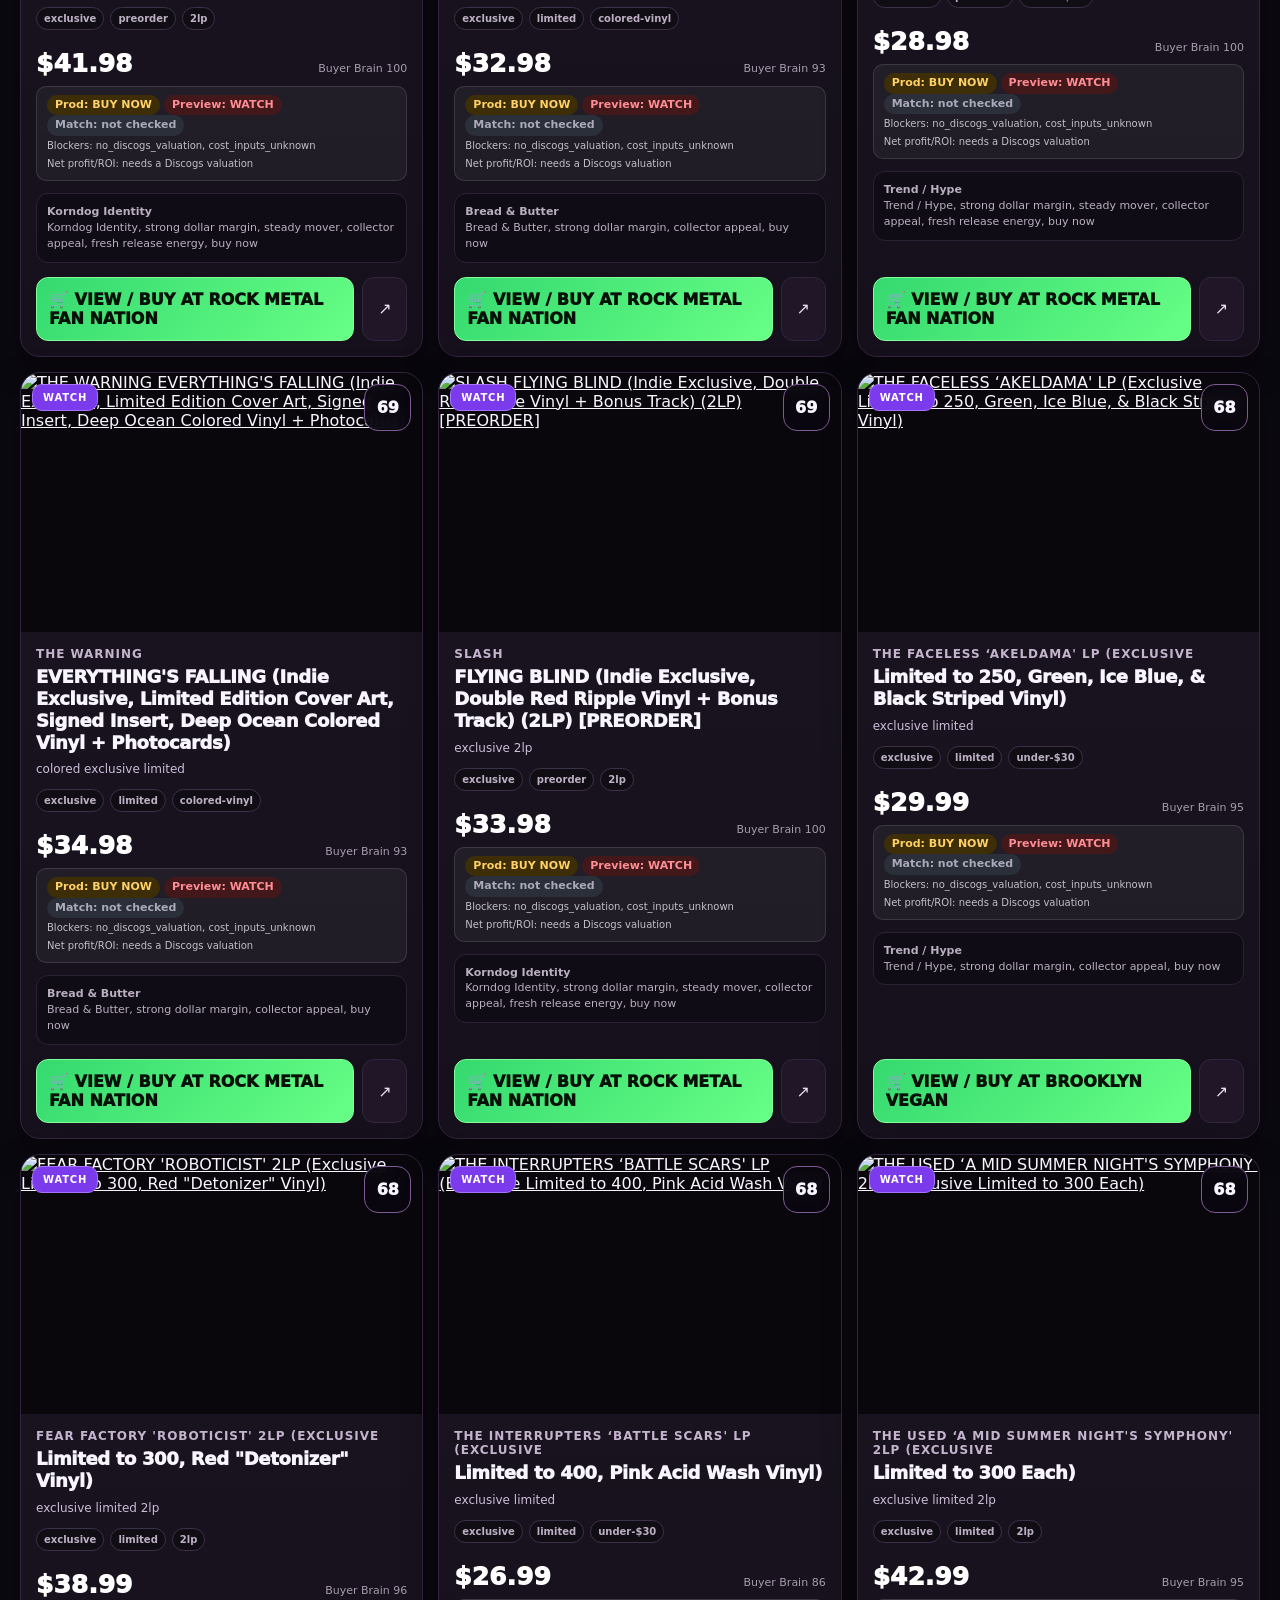
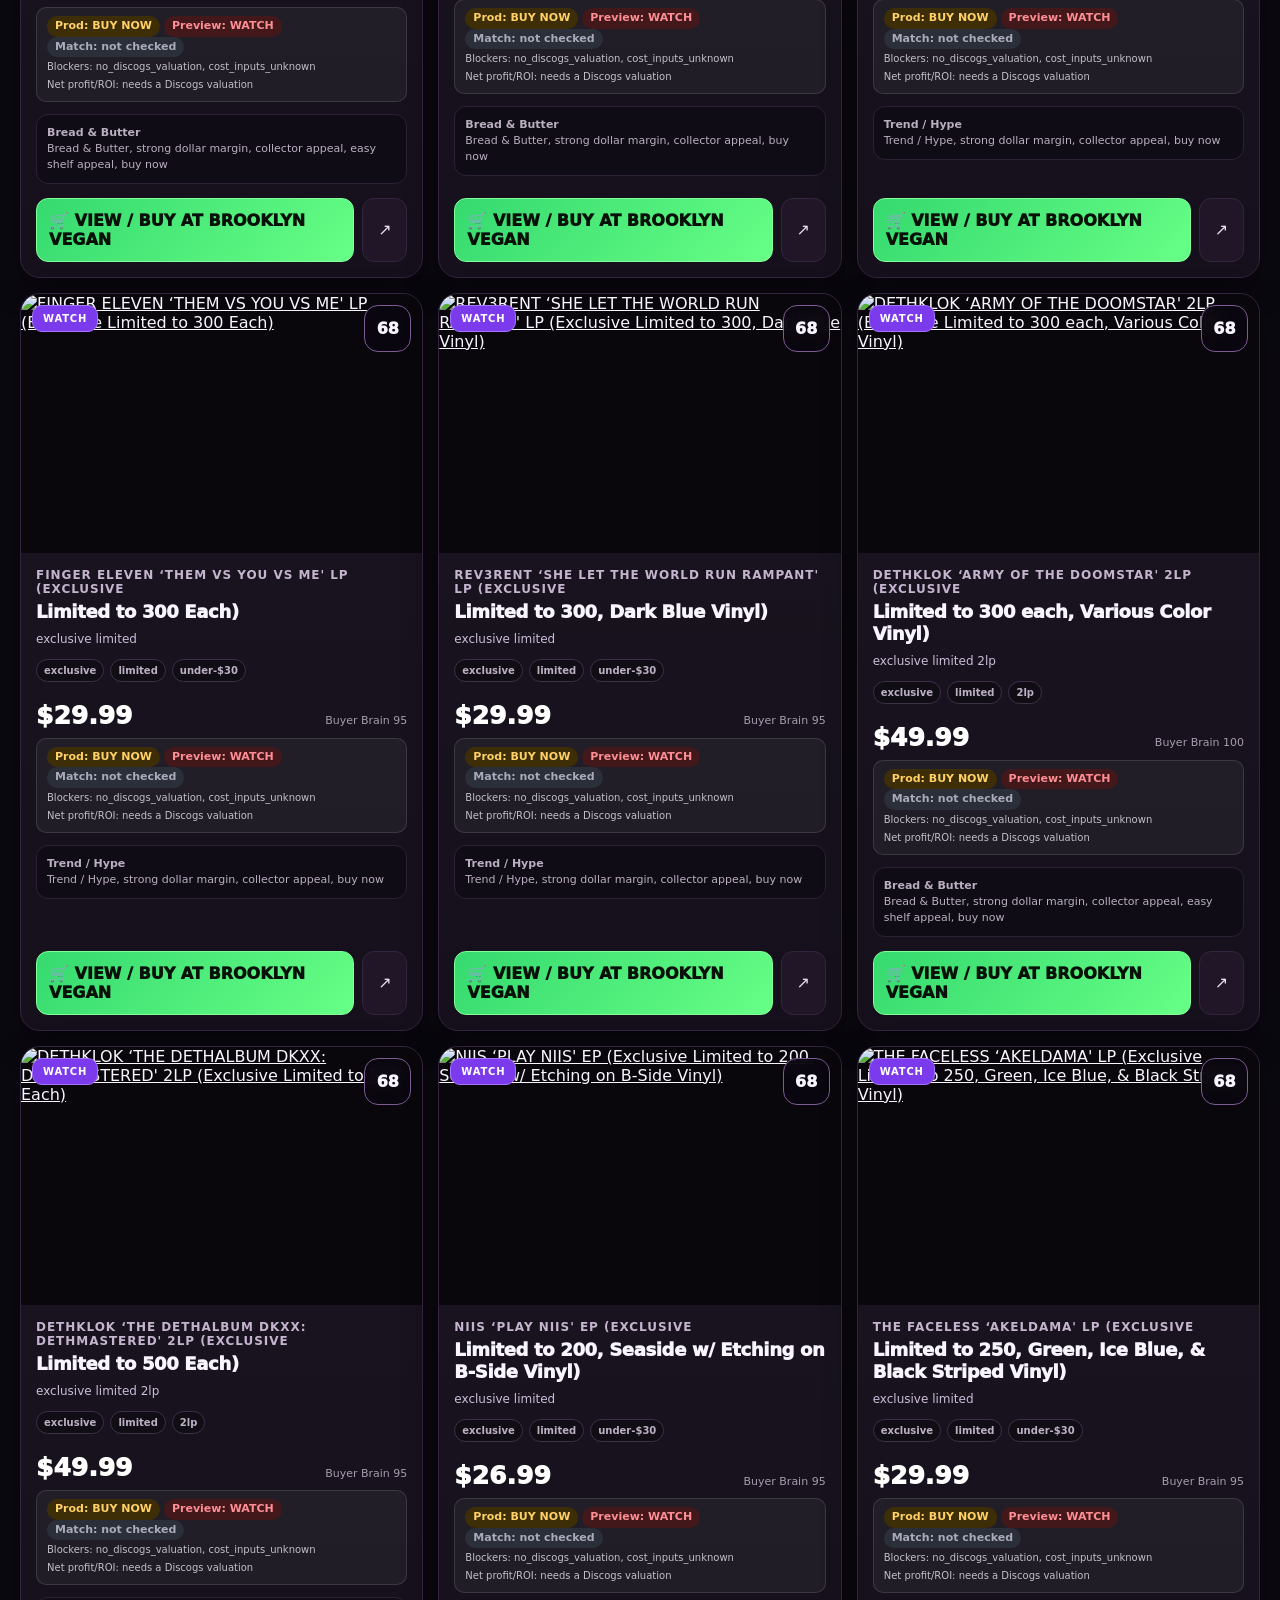
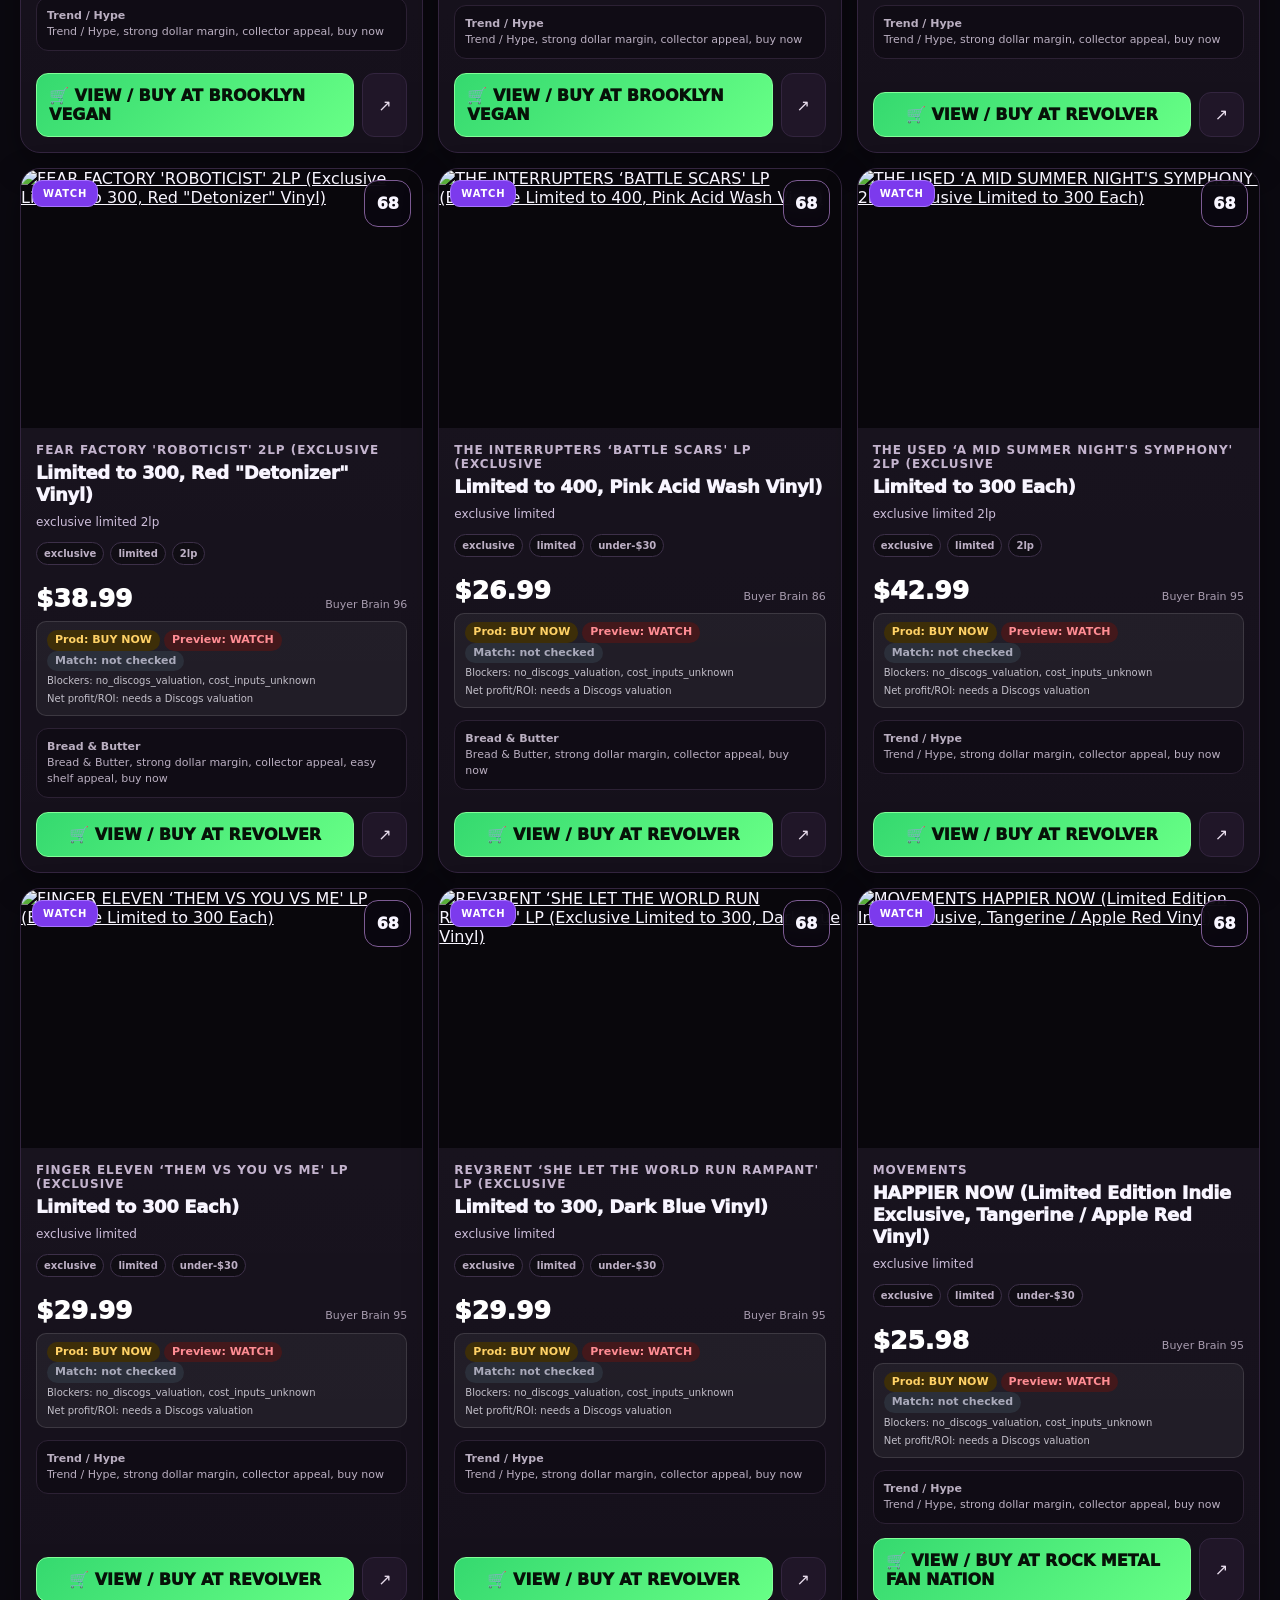
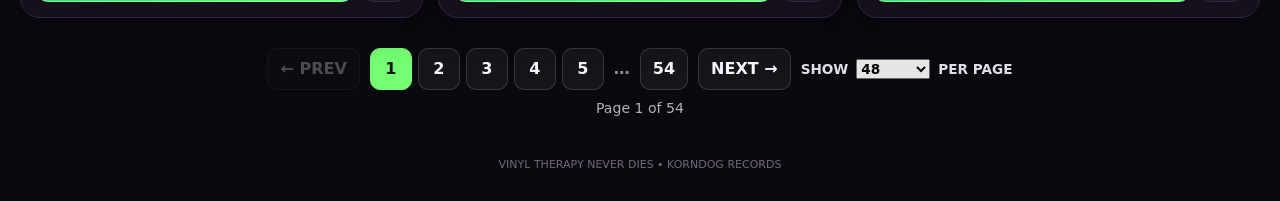
==== commit 249654e1: "Option B: Likely tier (floor valuation for unverified/ambiguous albums, never BUY NOW); preview + va" ====
--- a/preview/index.html
+++ b/preview/index.html
@@ -819,7 +819,7 @@
   <label>Min net $<input id="fNet" type="number" step="1" inputmode="decimal" placeholder="5"></label>
   <label>Min ROI %<input id="fRoi" type="number" step="1" inputmode="decimal" placeholder="25"></label>
   <label>Max price $<input id="fMaxP" type="number" step="1" inputmode="decimal" placeholder="any"></label>
-  <label>Match<select id="fMatch"><option value="">Any</option><option value="verified">Verified (exact/strong)</option><option value="title_only">Title only (unverified)</option><option value="ambiguous">Ambiguous</option><option value="none">Unmatched</option><option value="not_validated">Not validated</option></select></label>
+  <label>Match<select id="fMatch"><option value="">Any</option><option value="verified">Verified (exact/strong)</option><option value="likely">Likely (floor estimate)</option><option value="title_only">Title only (unverified)</option><option value="ambiguous">Ambiguous</option><option value="none">Unmatched</option><option value="not_validated">Not validated</option></select></label>
   <label>Load results<input id="fFile" type="file" accept=".json" multiple></label>
 </div>
 <div class="tabs">
@@ -888,7 +888,7 @@
 function vrow(d){ return VAL[d.link] }
 function pvVals(d){
   const v = vrow(d), o = PV.overlay[d.link] || {}
-  if(v) return {match: v.status, verified: !!v.verified, net: v.net, roi: v.roi, src: "validated"}
+  if(v) return {match: v.status, verified: !!v.verified, likely: v.tier==="likely", net: v.net, roi: v.roi, src: "validated"}
   if(VSUM) return {match: "not_validated", verified:false, net: undefined, roi: undefined, src: "none"}
   return {match: o.legacy ? "legacy" : "not_validated", verified:false, net: o.net, roi: o.roi, src: "legacy"}
 }
@@ -899,7 +899,8 @@
   if(roi !== null && !(x.roi !== undefined && x.roi >= roi)) return false
   if(maxp !== null && !(number(d.price) > 0 && number(d.price) <= maxp)) return false
   if(m === "verified" && !x.verified) return false
-  if(m && m !== "verified" && x.match !== m) return false
+  if(m === "likely" && !x.likely) return false
+  if(m && m !== "verified" && m !== "likely" && x.match !== m) return false
   return true
 }
 function renderSummary(){
@@ -911,7 +912,7 @@
   const s = VSUM, v = s.verified_only || {}, t = s.thresholds || {}
   const c = (n,l) => `<div><b>${Number(n||0).toLocaleString()}</b>${l}</div>`
   el.innerHTML = `<b>Live Discogs validation</b> ${s.complete?"(complete)":"(partial: "+s.unique_pressings_done+" of "+s.unique_pressings_total+" pressings)"} &middot; ${esc((s.generated_at||"").slice(0,16))}<br><small>Resale = Discogs asking-price estimate, not sold prices. Profit/ROI below count VERIFIED matches only.</small>
-  <div class="pvGrid">${c(s.listings_scanned,"records scanned")}${c(s.verified_pressing_matches,"verified pressing matches")}${c(s.with_resale_estimate,"with resale estimate")}${c(s.title_only_unverified,"title-only (unverified)")}${c(s.ambiguous,"ambiguous")}${c(s.unmatched,"unmatched")}${c(v.net_ge_min,"net ≥ $"+t.min_net_usd)}${c(v.roi_ge_min,"ROI ≥ "+t.min_roi_percent+"%")}${c(v.both,"meet both")}${c(s.prod_buy_now_verified_and_profitable,"prod BUY NOW that qualify")}</div>`
+  <div class="pvGrid">${c(s.listings_scanned,"records scanned")}${c(s.verified_pressing_matches,"verified pressing matches")}${c(s.with_resale_estimate,"with resale estimate")}${c(s.title_only_unverified,"title-only (unverified)")}${c(s.ambiguous,"ambiguous")}${c(s.unmatched,"unmatched")}${c(v.net_ge_min,"net ≥ $"+t.min_net_usd)}${c(v.roi_ge_min,"ROI ≥ "+t.min_roi_percent+"%")}${c(v.both,"meet both")}${c((s.likely_tier||{}).count,"likely (floor est.)")}${c((s.likely_tier||{}).net_ge_min,"likely: net ≥ $"+t.min_net_usd)}${c((s.likely_tier||{}).both,"likely: meet both")}${c(s.prod_buy_now_verified_and_profitable,"prod BUY NOW that qualify")}</div>`
 }
 document.addEventListener("DOMContentLoaded", ()=>{
   ["fNet","fRoi","fMaxP","fMatch"].forEach(id => document.getElementById(id).addEventListener("input", ()=>{ currentPage = 1; render() }))
@@ -936,11 +937,12 @@
   const after = (prod==="BUY NOW" && !o.g) ? "WATCH" : prod
   const v = vrow(d)
   if(v){
-    const ok = v.verified, net = v.net
-    let h2 = `<span class="pill ${ok?"ok":"warn"}">${esc(v.status.replace("_"," "))} ${Math.round((v.confidence||0)*100)}%</span><span class="pill dim">Prod: ${esc(prod)}</span>`
-    if(prod==="BUY NOW") h2 += `<span class="pill ${ok&&net>=5&&v.roi>=25?"ok":"bad"}">${ok&&net>=5&&v.roi>=25?"BUY NOW holds":"Preview: WATCH"}</span>`
-    if(net!==undefined) h2 += `<br>Landed $${v.landed.toFixed(2)} &middot; resale est. $${v.resale.toFixed(2)} <small>(Discogs asking${v.lowest_ask?", low ask $"+v.lowest_ask.toFixed(2):""})</small><br>Net ${net>=0?"+":""}$${net.toFixed(2)} &middot; ROI ${v.roi}% <small>${v.inputs_complete?"":"(inbound shipping/tax unset)"}</small>`
-    else h2 += `<br><small>${ok?"No resale estimate":"Not a verified pressing: no valuation shown"}</small>`
+    const ok = v.verified, net = v.net, lk = v.tier==="likely"
+    const pass = net!==undefined && net>=5 && v.roi>=25
+    let h2 = `<span class="pill ${ok?"ok":lk?"warn":"dim"}">${ok?"Verified":lk?"Likely":esc(v.status.replace("_"," "))} ${Math.round((v.confidence||0)*100)}%</span><span class="pill dim">Prod: ${esc(prod)}</span>`
+    if(prod==="BUY NOW") h2 += ok ? `<span class="pill ${pass?"ok":"bad"}">${pass?"BUY NOW holds":"Preview: WATCH"}</span>` : `<span class="pill bad">Preview: ${lk&&pass?"BUY LIGHT":"WATCH"}</span>`
+    if(net!==undefined) h2 += `<br>Landed $${v.landed.toFixed(2)} &middot; ${lk?"floor":"resale est."} $${v.resale.toFixed(2)} <small>(${lk?"lowest ask across possible pressings"+(v.floor_wide?", prices vary widely":""):"Discogs asking"+(v.lowest_ask?", low ask $"+v.lowest_ask.toFixed(2):"")})</small><br>Net ${net>=0?"+":""}$${net.toFixed(2)} &middot; ROI ${v.roi}% <small>${v.inputs_complete?"":"(inbound shipping/tax unset)"}</small>${lk?"<br><small>Pressing unverified: cannot be BUY NOW</small>":""}`
+    else h2 += `<br><small>${ok?"No resale estimate":"No usable Discogs price: no valuation shown"}</small>`
     return `<div class="pv">${h2}</div>`
   }
   let h = `<span class="pill ${prod==="BUY NOW"&&!o.g?"warn":"dim"}">Prod: ${esc(prod)}</span>`
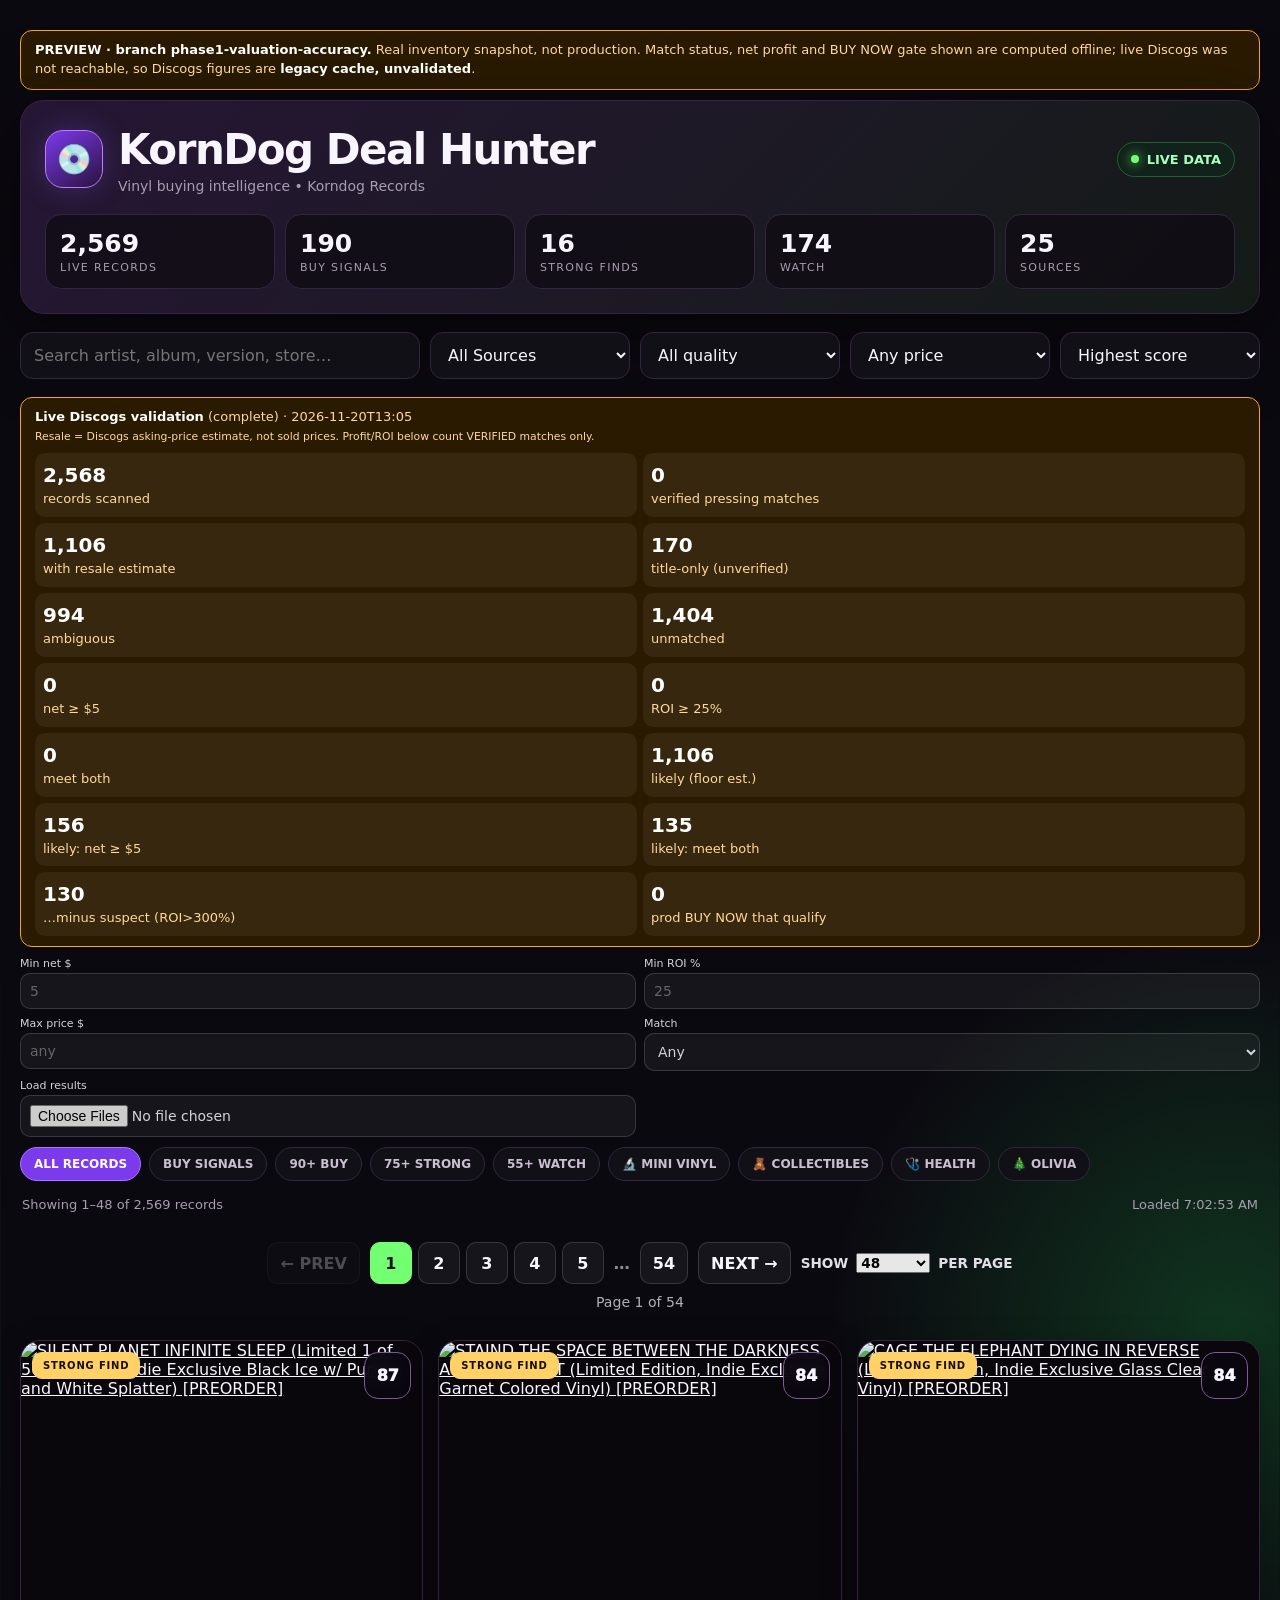
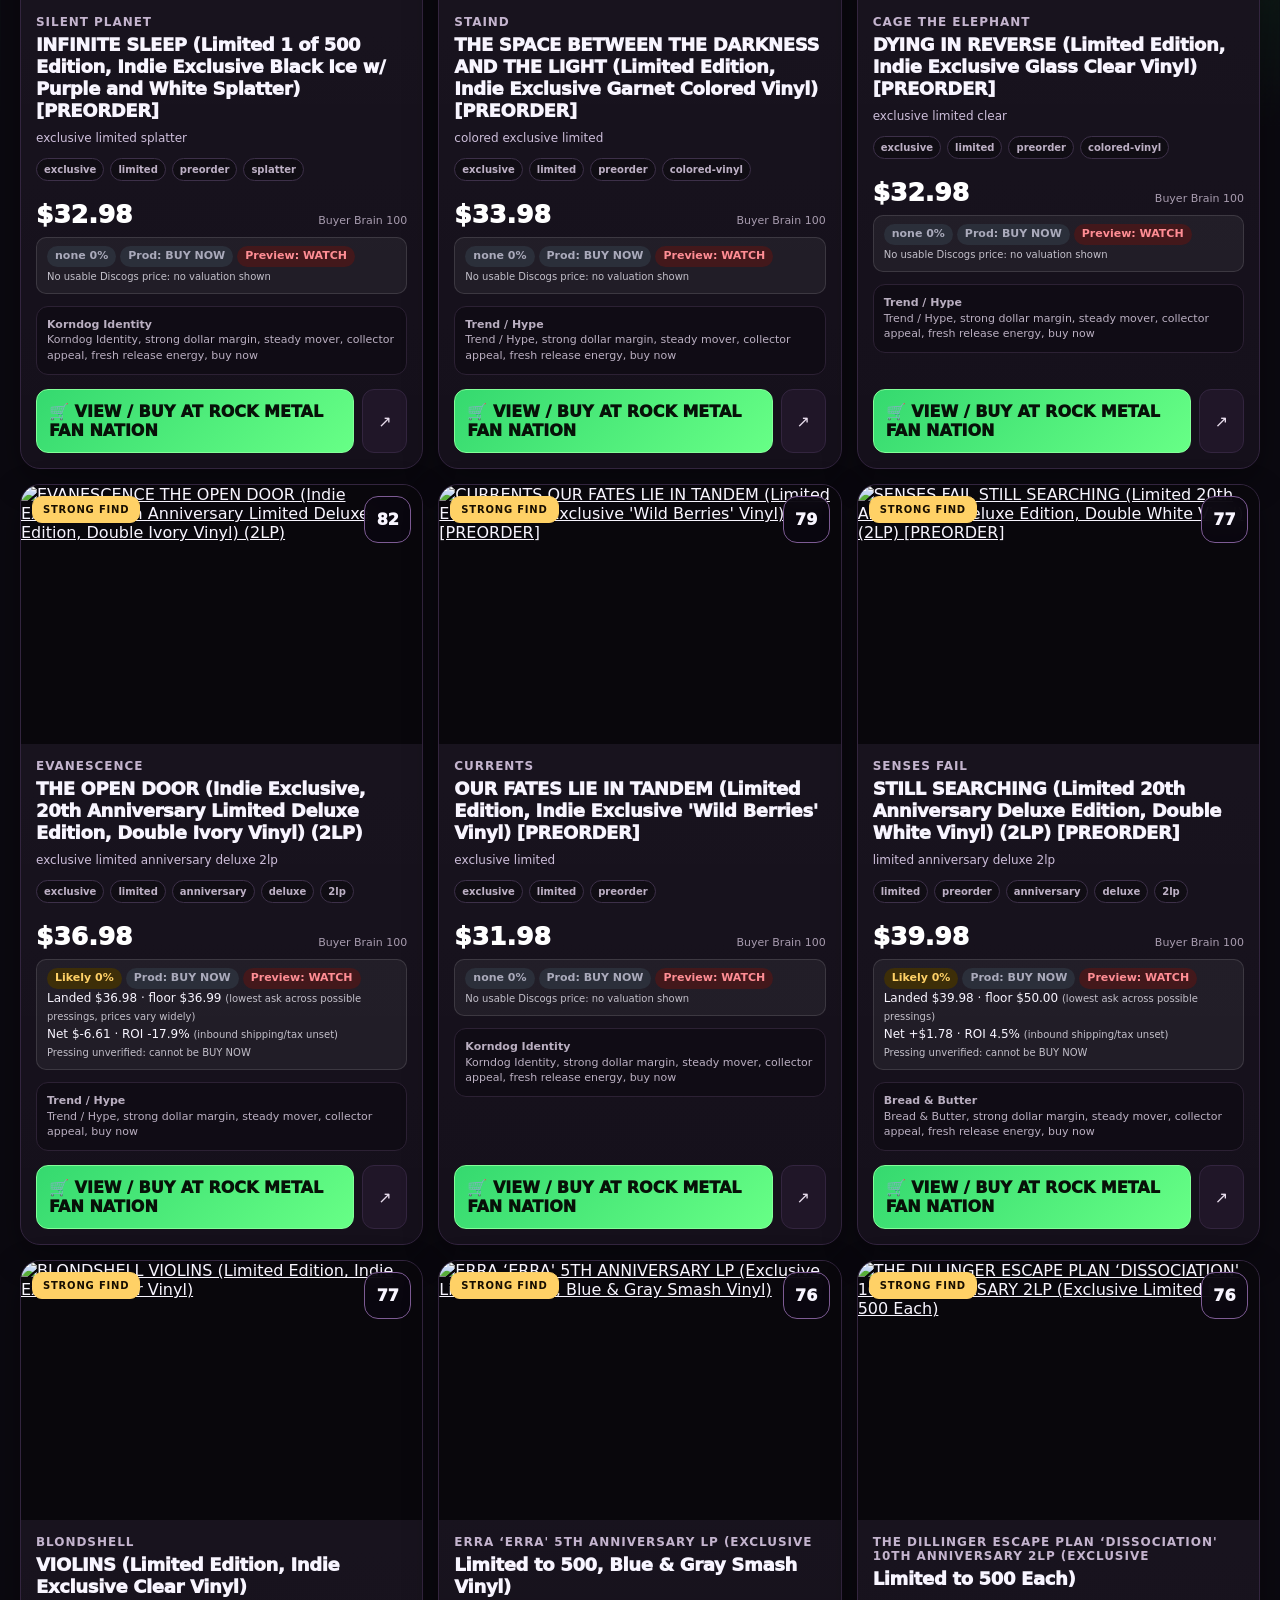
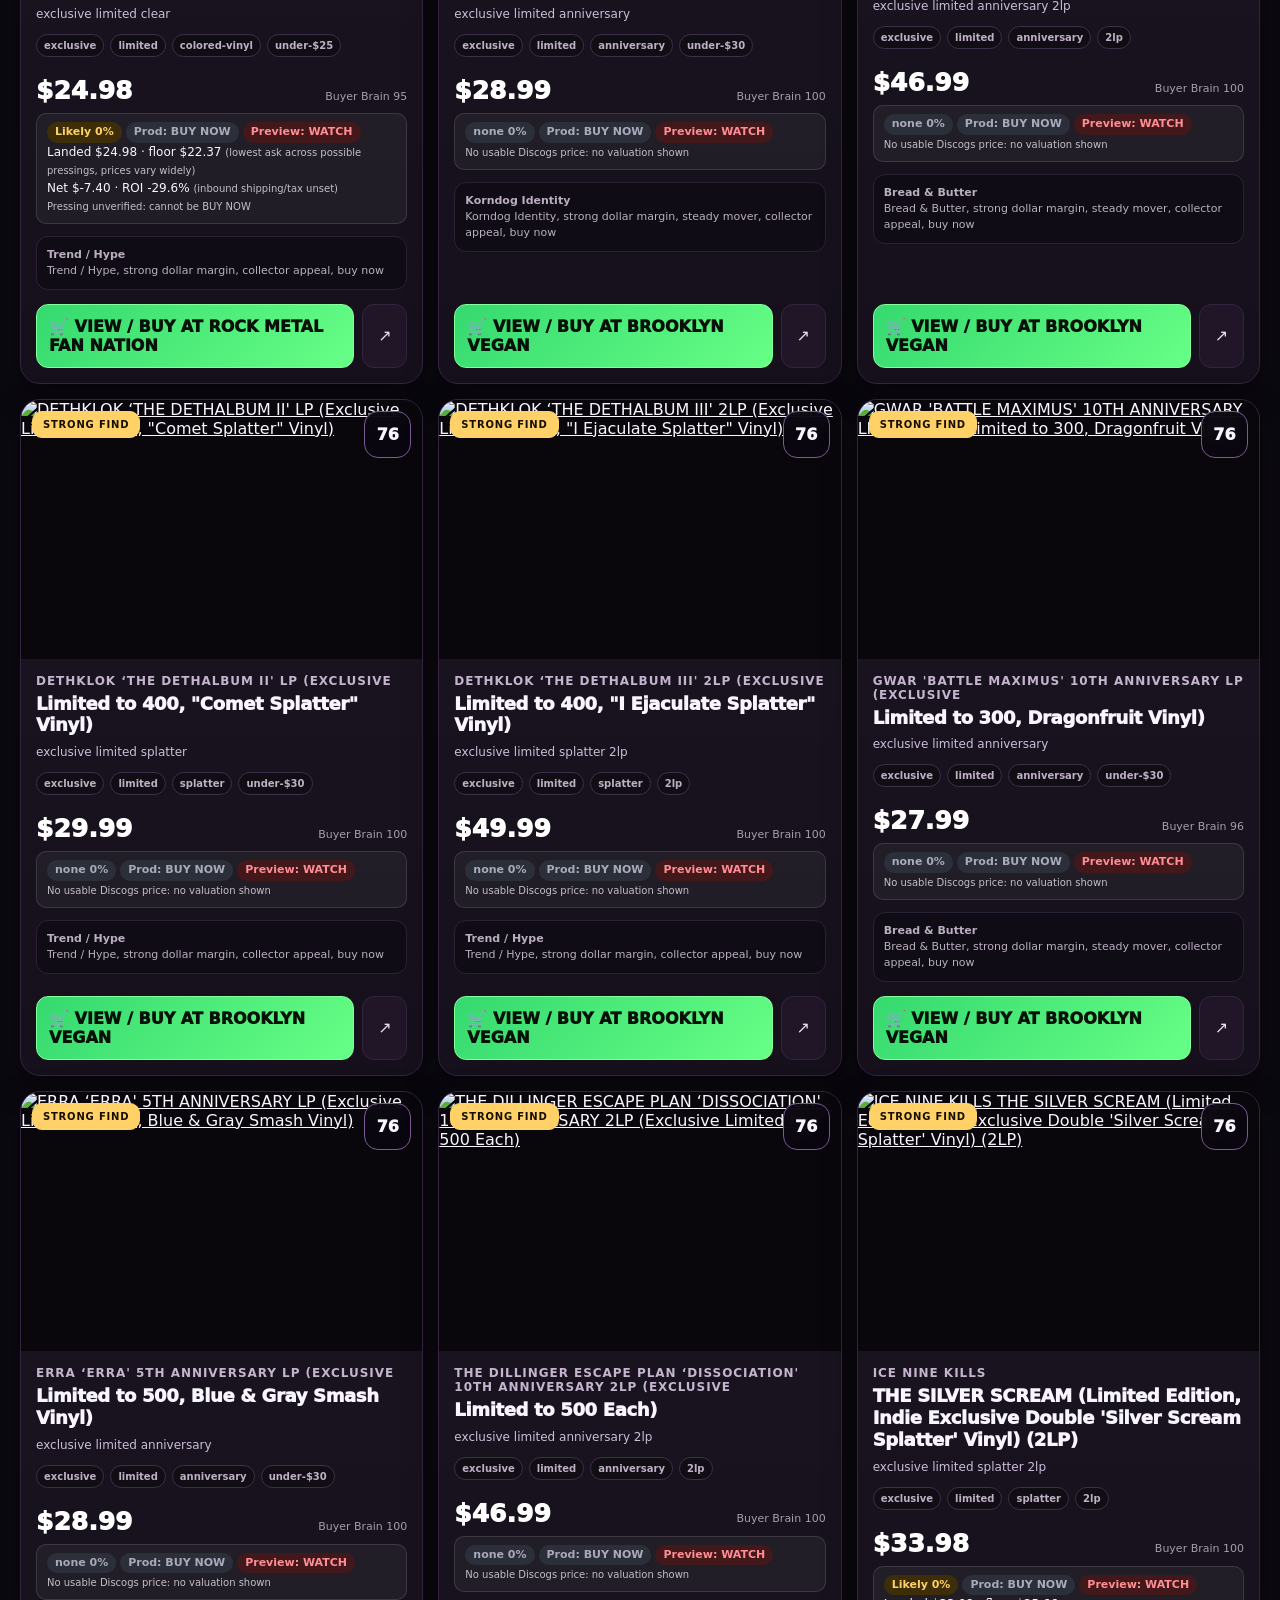
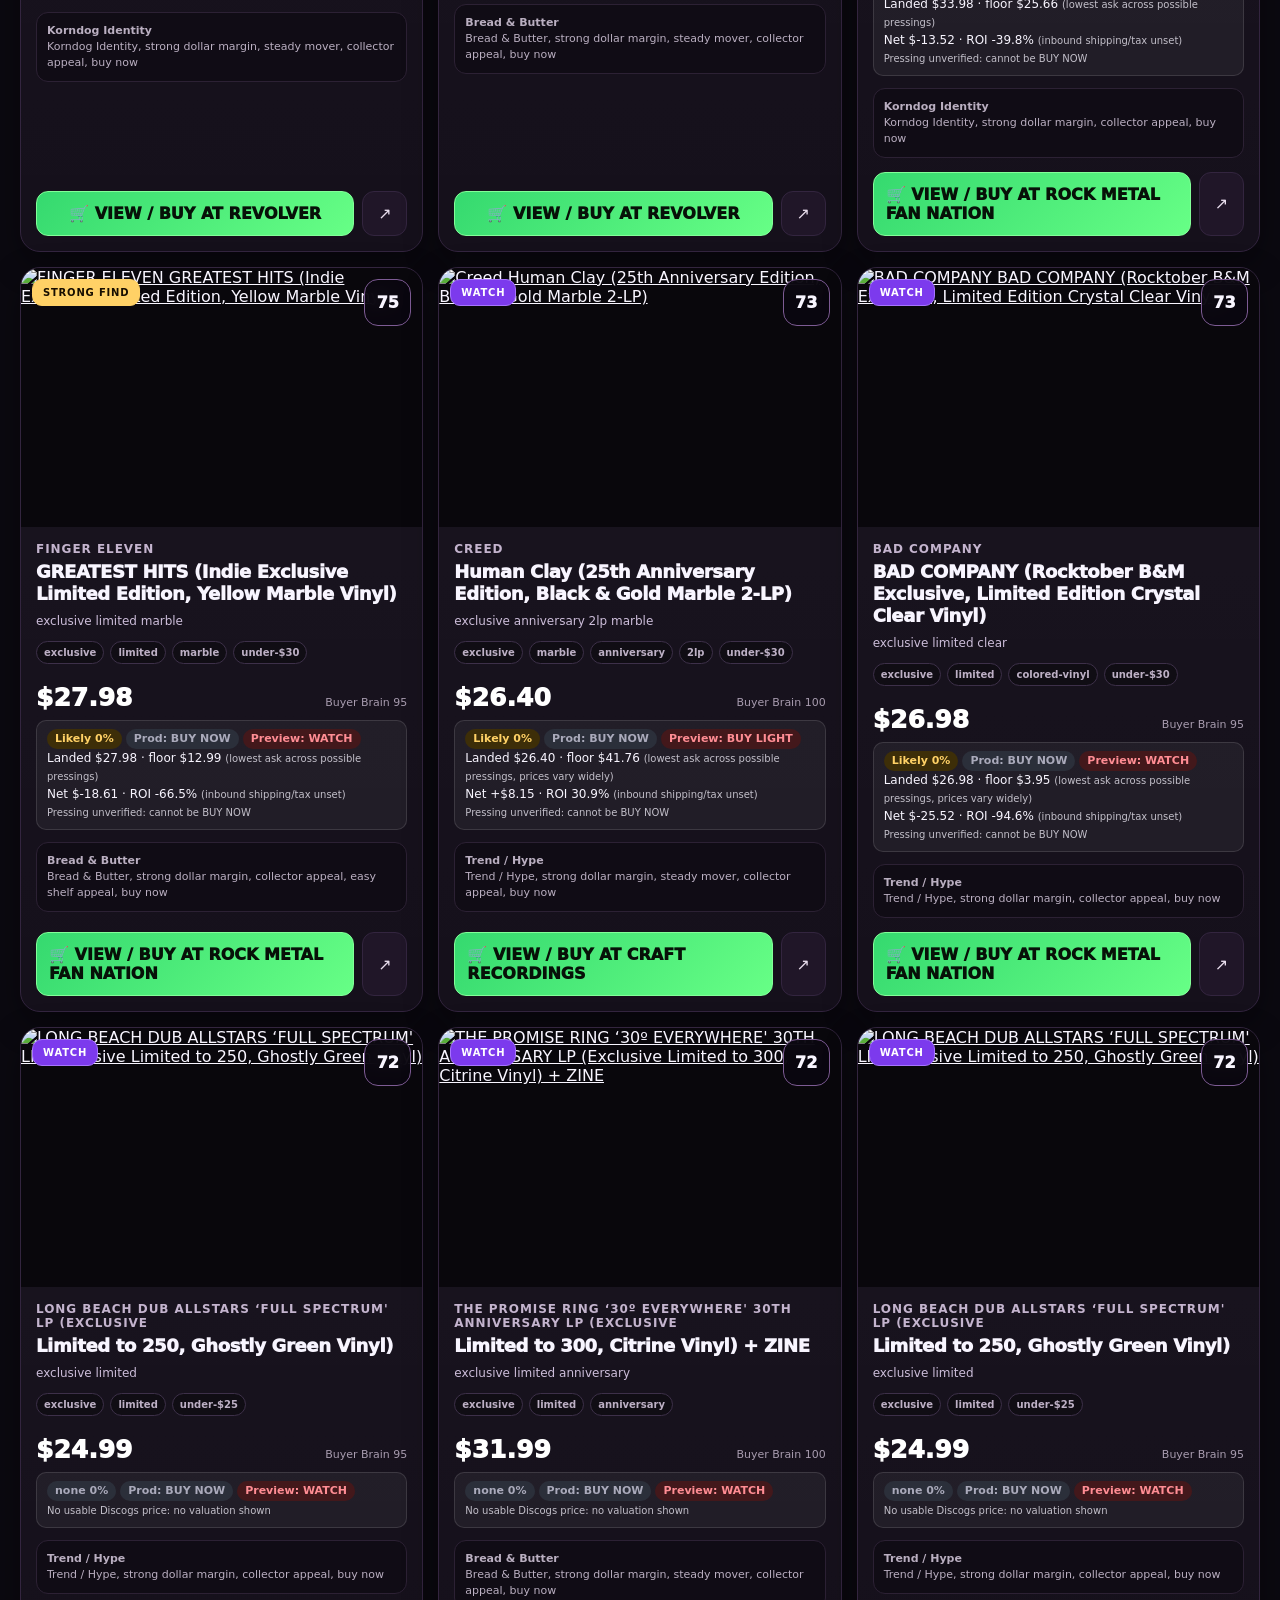
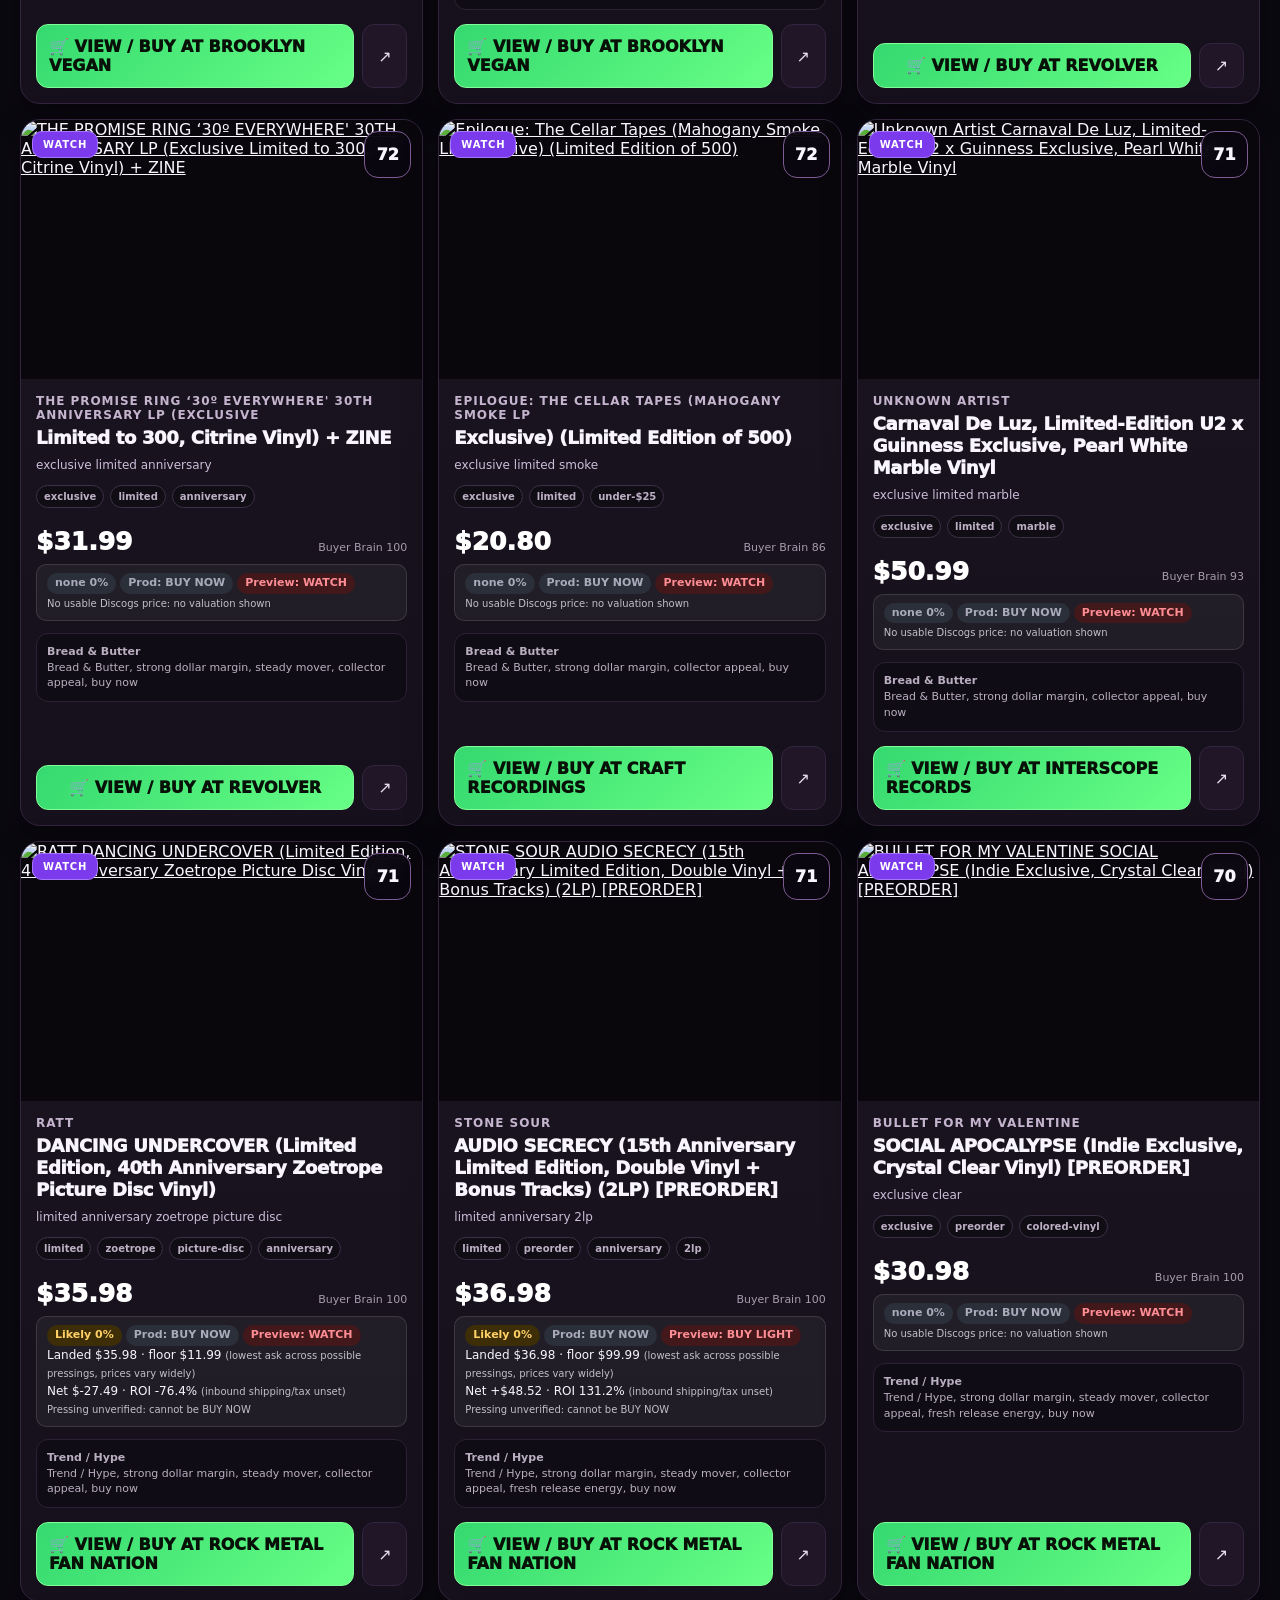
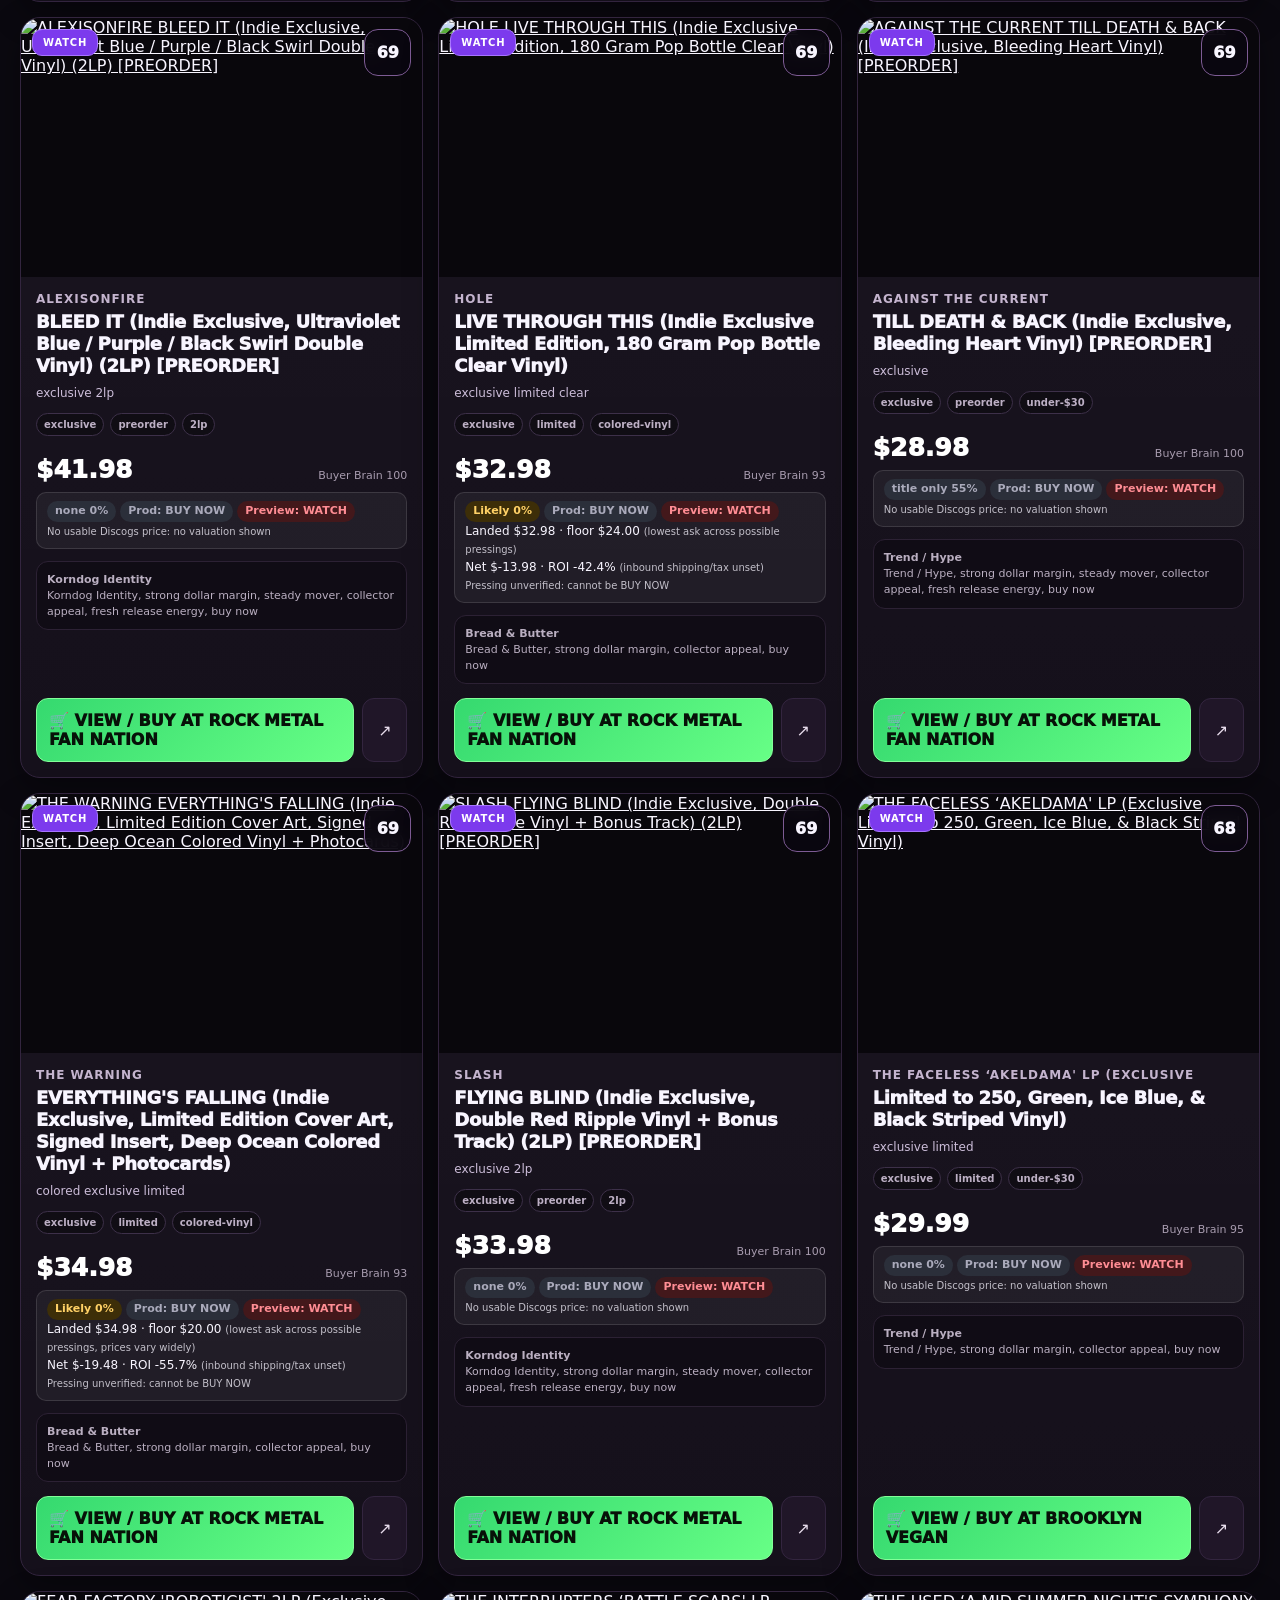
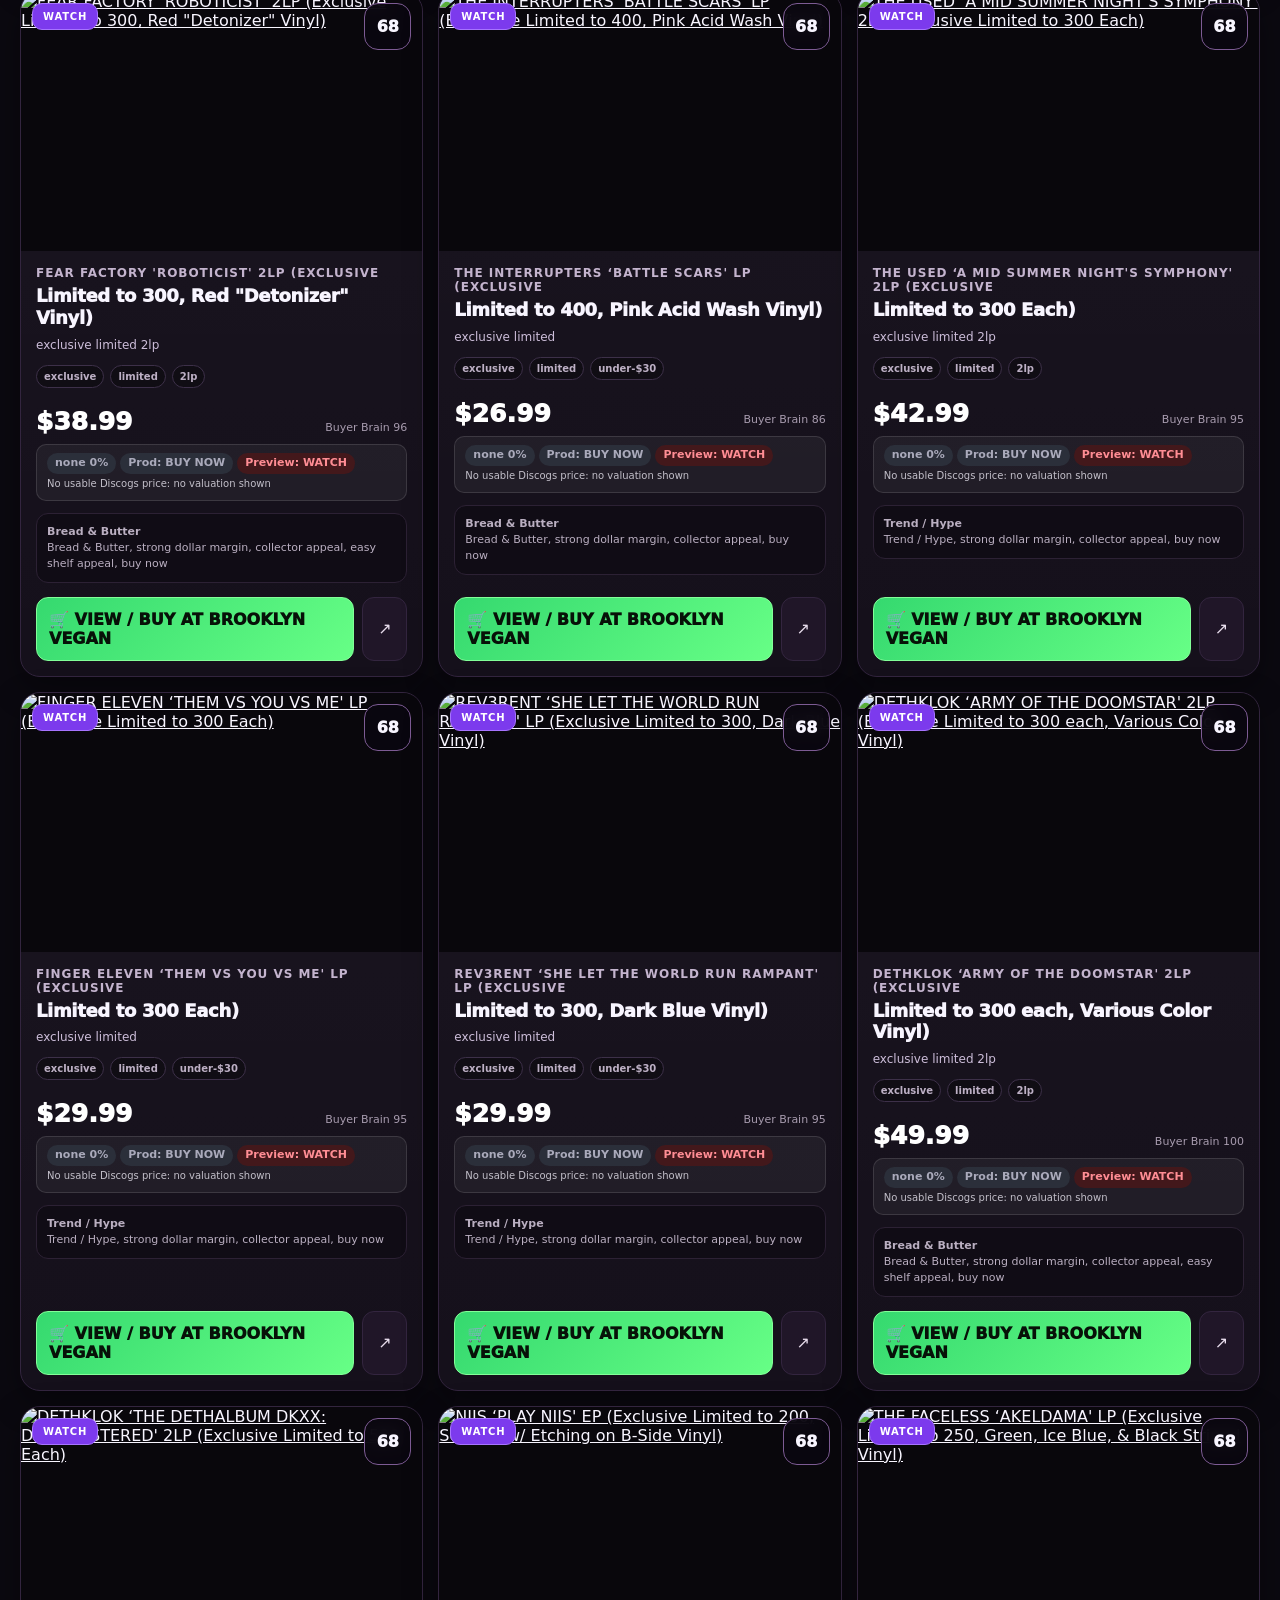
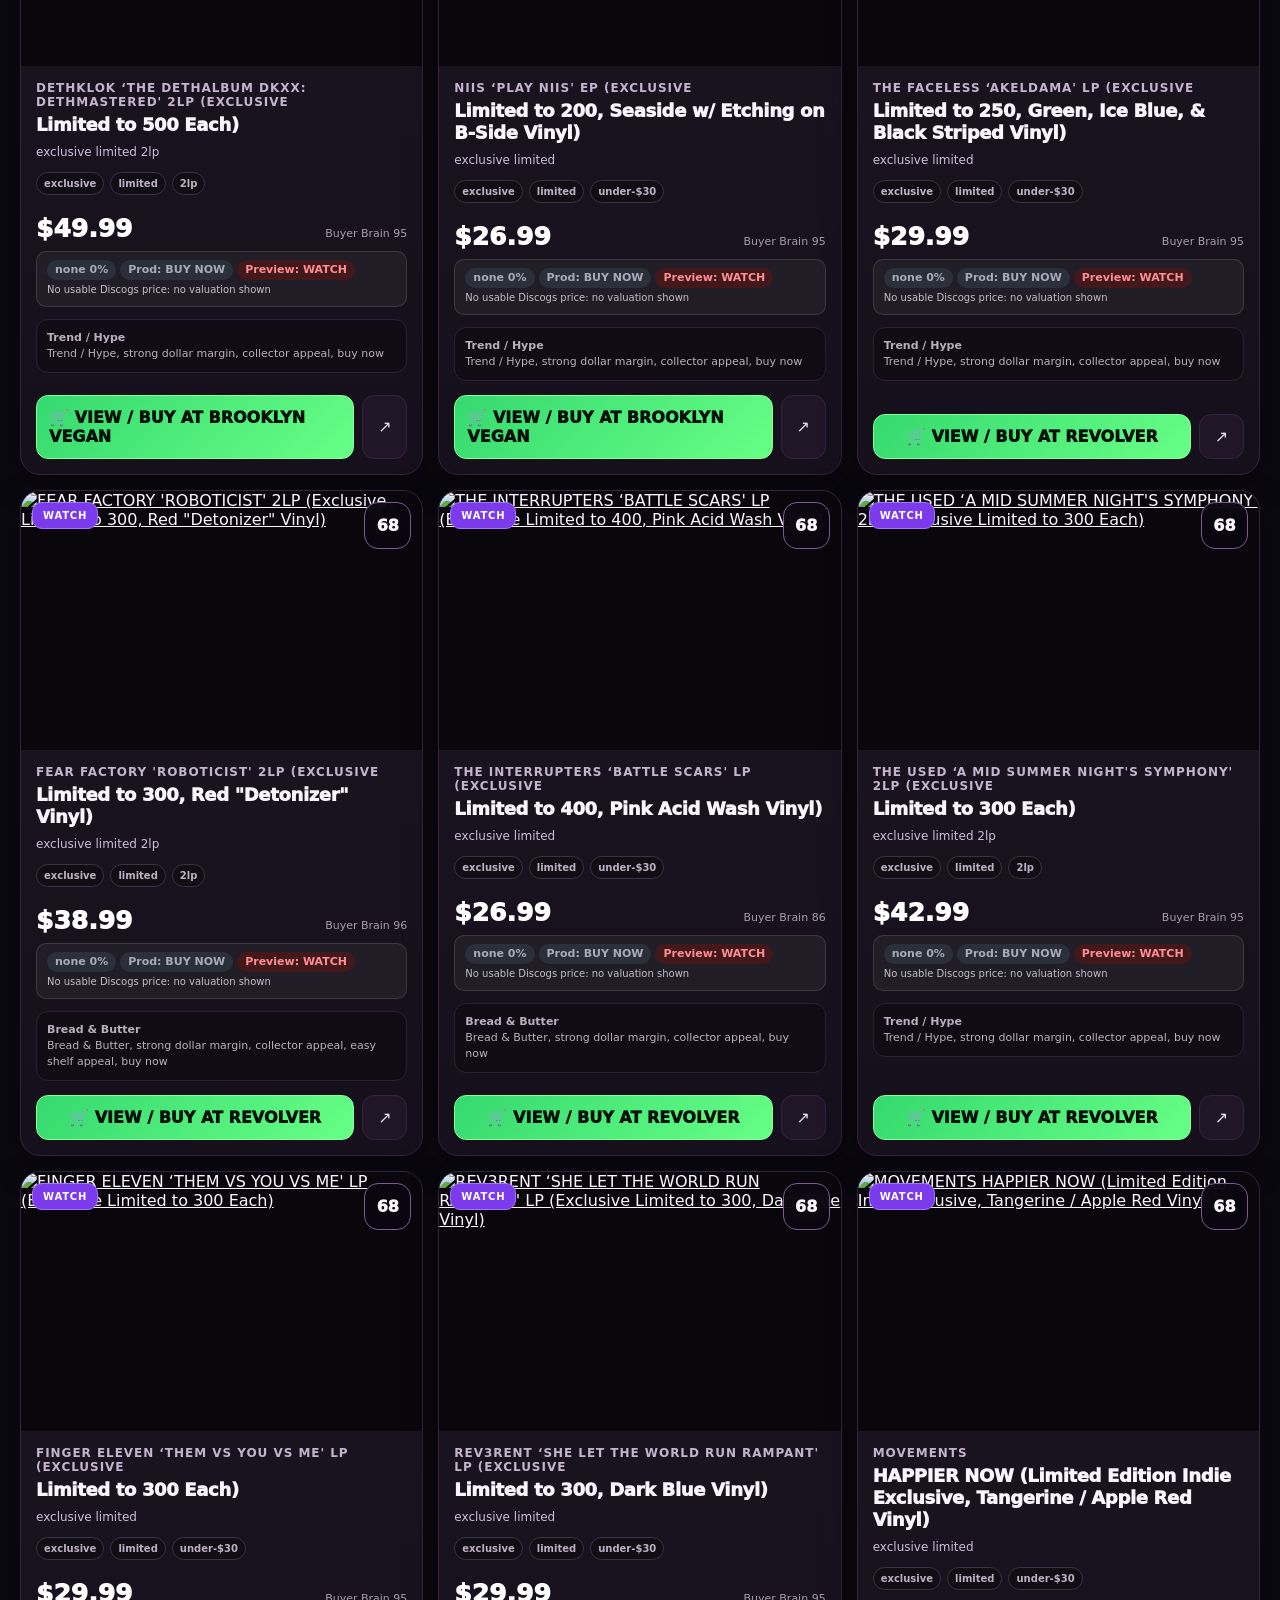
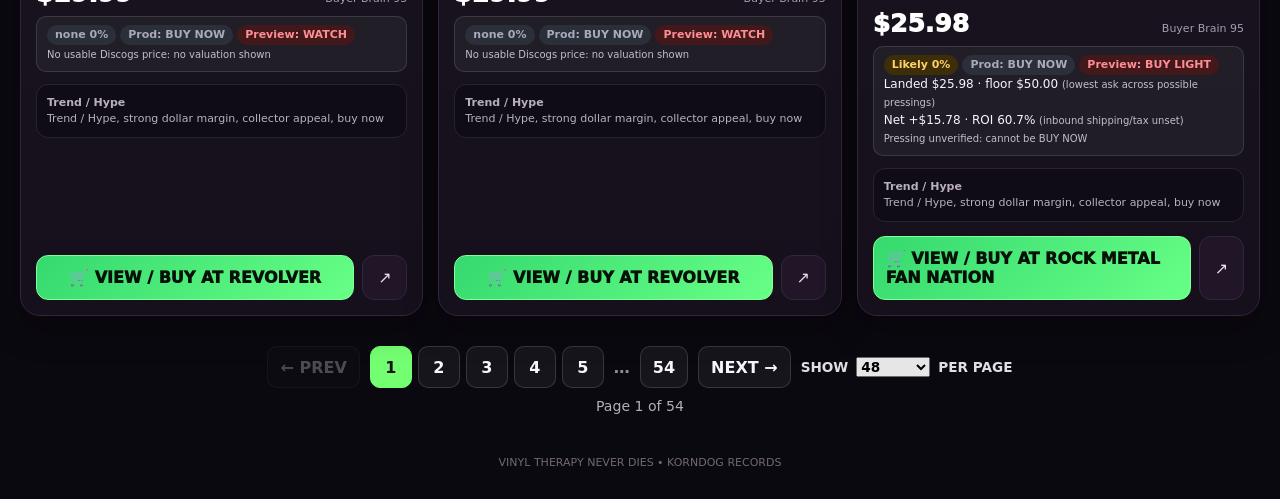
==== commit 6e23c36c: "Preview: load validated results (summary, filters, fee check, combined orders); flag ROI>300% as sus" ====
--- a/preview/index.html
+++ b/preview/index.html
@@ -884,7 +884,7 @@
 <script>
 let liveDeals = []
 let PV = {providers:[],overlay:{},gate_on:false}
-let VAL = {}, VSUM = null, VORD = []
+let VAL = {}, VSUM = null, VORD = [], FEE = null
 function vrow(d){ return VAL[d.link] }
 function pvVals(d){
   const v = vrow(d), o = PV.overlay[d.link] || {}
@@ -912,7 +912,7 @@
   const s = VSUM, v = s.verified_only || {}, t = s.thresholds || {}
   const c = (n,l) => `<div><b>${Number(n||0).toLocaleString()}</b>${l}</div>`
   el.innerHTML = `<b>Live Discogs validation</b> ${s.complete?"(complete)":"(partial: "+s.unique_pressings_done+" of "+s.unique_pressings_total+" pressings)"} &middot; ${esc((s.generated_at||"").slice(0,16))}<br><small>Resale = Discogs asking-price estimate, not sold prices. Profit/ROI below count VERIFIED matches only.</small>
-  <div class="pvGrid">${c(s.listings_scanned,"records scanned")}${c(s.verified_pressing_matches,"verified pressing matches")}${c(s.with_resale_estimate,"with resale estimate")}${c(s.title_only_unverified,"title-only (unverified)")}${c(s.ambiguous,"ambiguous")}${c(s.unmatched,"unmatched")}${c(v.net_ge_min,"net ≥ $"+t.min_net_usd)}${c(v.roi_ge_min,"ROI ≥ "+t.min_roi_percent+"%")}${c(v.both,"meet both")}${c((s.likely_tier||{}).count,"likely (floor est.)")}${c((s.likely_tier||{}).net_ge_min,"likely: net ≥ $"+t.min_net_usd)}${c((s.likely_tier||{}).both,"likely: meet both")}${c(s.prod_buy_now_verified_and_profitable,"prod BUY NOW that qualify")}</div>`
+  <div class="pvGrid">${c(s.listings_scanned,"records scanned")}${c(s.verified_pressing_matches,"verified pressing matches")}${c(s.with_resale_estimate,"with resale estimate")}${c(s.title_only_unverified,"title-only (unverified)")}${c(s.ambiguous,"ambiguous")}${c(s.unmatched,"unmatched")}${c(v.net_ge_min,"net ≥ $"+t.min_net_usd)}${c(v.roi_ge_min,"ROI ≥ "+t.min_roi_percent+"%")}${c(v.both,"meet both")}${c((s.likely_tier||{}).count,"likely (floor est.)")}${c((s.likely_tier||{}).net_ge_min,"likely: net ≥ $"+t.min_net_usd)}${c((s.likely_tier||{}).both,"likely: meet both")}${c((s.likely_tier||{}).both_excluding_suspect,"…minus suspect (ROI>300%)")}${c(s.prod_buy_now_verified_and_profitable,"prod BUY NOW that qualify")}</div>`
 }
 document.addEventListener("DOMContentLoaded", ()=>{
   ["fNet","fRoi","fMaxP","fMatch"].forEach(id => document.getElementById(id).addEventListener("input", ()=>{ currentPage = 1; render() }))
@@ -941,6 +941,7 @@
     const pass = net!==undefined && net>=5 && v.roi>=25
     let h2 = `<span class="pill ${ok?"ok":lk?"warn":"dim"}">${ok?"Verified":lk?"Likely":esc(v.status.replace("_"," "))} ${Math.round((v.confidence||0)*100)}%</span><span class="pill dim">Prod: ${esc(prod)}</span>`
     if(prod==="BUY NOW") h2 += ok ? `<span class="pill ${pass?"ok":"bad"}">${pass?"BUY NOW holds":"Preview: WATCH"}</span>` : `<span class="pill bad">Preview: ${lk&&pass?"BUY LIGHT":"WATCH"}</span>`
+    if(v.suspect) h2 += `<br><span class="pill bad">⚠ ROI over 300%: probably a wrong match, check by hand</span>`
     if(net!==undefined) h2 += `<br>Landed $${v.landed.toFixed(2)} &middot; ${lk?"floor":"resale est."} $${v.resale.toFixed(2)} <small>(${lk?"lowest ask across possible pressings"+(v.floor_wide?", prices vary widely":""):"Discogs asking"+(v.lowest_ask?", low ask $"+v.lowest_ask.toFixed(2):"")})</small><br>Net ${net>=0?"+":""}$${net.toFixed(2)} &middot; ROI ${v.roi}% <small>${v.inputs_complete?"":"(inbound shipping/tax unset)"}</small>${lk?"<br><small>Pressing unverified: cannot be BUY NOW</small>":""}`
     else h2 += `<br><small>${ok?"No resale estimate":"No usable Discogs price: no valuation shown"}</small>`
     return `<div class="pv">${h2}</div>`
@@ -962,7 +963,9 @@
   const rows = p.map(x=>`<div class="hrow"><div><div class="n">${esc(x.name)}</div>${x.errors.map(e=>`<div class="e">${esc(e)}</div>`).join("")}</div>
     <div><span class="pill ${x.status==="ok"?"ok":"bad"}" style="padding:2px 8px;border-radius:99px;font-size:11px;background:${x.status==="ok"?"#12391f":"#43181b"};color:${x.status==="ok"?"#7be3a0":"#ff8d94"}">${x.status==="ok"?x.listings+" listings":x.status}</span></div></div>`).join("")
   const bn = Object.values(PV.overlay).filter(o=>o.p==="BUY NOW")
-  return `<div class="hpanel"><div class="pv"><b>Providers: ${ok} of ${p.length} returned listings</b> (from last production run log)<br>
+  const feeHtml = FEE ? `<div class="pv"><b>Fee check</b> (${esc((FEE.checked_at||"").slice(0,10))}): Discogs help center says <b>9%</b> selling fee on item <b>and</b> shipping (config: ${FEE.config.marketplace_fee_pct}%, ${FEE.config.fee_base}). PayPal fee page could not be read (blocked), so ${FEE.config.payment_fee_pct}% + $${FEE.config.payment_fee_flat_usd} is <b>unverified</b>.</div>` : ""
+  const ordHtml = VORD.length ? `<div class="pv"><b>Best 3-record order per provider</b> <small>(likely/floor prices, suspect rows excluded)</small>` + VORD.slice().sort((a,b)=>b.net_profit_usd-a.net_profit_usd).slice(0,12).map(o=>`<br>${esc(o.source)}: ${o.records} rec &middot; net $${o.net_profit_usd.toFixed(2)} &middot; ROI ${o.roi_percent}% <small>(singles would total $${o.sum_of_single_nets_usd.toFixed(2)})</small>`).join("") + `</div>` : ""
+  return `${feeHtml}${ordHtml}<div class="hpanel"><div class="pv"><b>Providers: ${ok} of ${p.length} returned listings</b> (from last production run log)<br>
    <small>"failed/empty" = no listings attributed to that source name; some retry then fall back to a shared feed. Not a live re-check.</small><br><br>
    <b>BUY NOW gate:</b> ${bn.filter(o=>o.g).length} of ${bn.length} production BUY NOWs pass (gate ${PV.gate_on?"enforced":"report-only in production config"}). Most are assumed-markup recommendations with no Discogs valuation or complete cost inputs.</div>${rows}</div>`
 }
@@ -2400,6 +2403,8 @@
     }
 
     try{ const pr = await fetch(`preview_data.json?t=${Date.now()}`); if(pr.ok) PV = await pr.json() }catch(e){ console.error(e) }
+    try{ const [a,b,c,f] = await Promise.all(['validation_results.json','validation_summary.json','combined_orders.json','fee_verification.json'].map(u=>fetch(u))); if(a.ok&&b.ok){ (await a.json()).forEach(r=>{ if(r.link) VAL[r.link]=r }); VSUM = await b.json() } if(c.ok) VORD = await c.json(); if(f.ok) FEE = await f.json() }catch(e){ console.error(e) }
+    renderSummary()
     populateSources()
     updateStats()
 
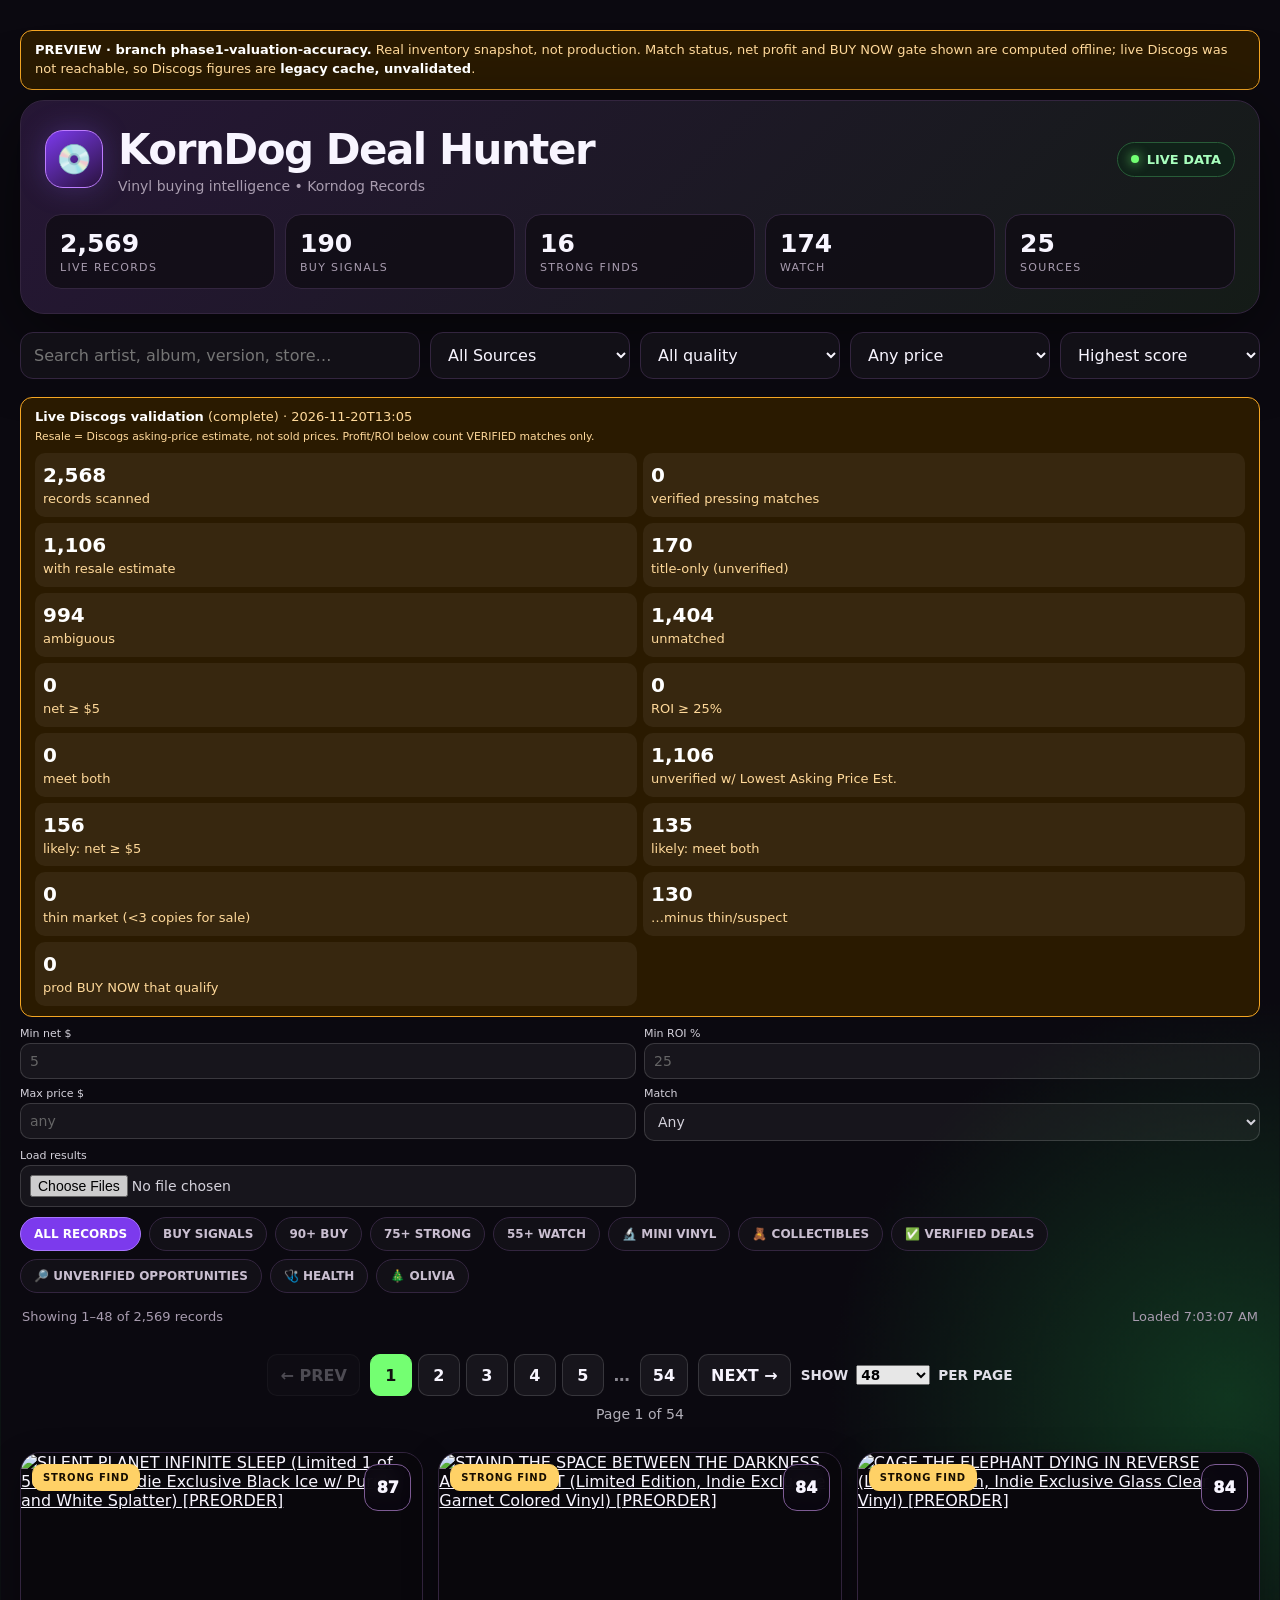
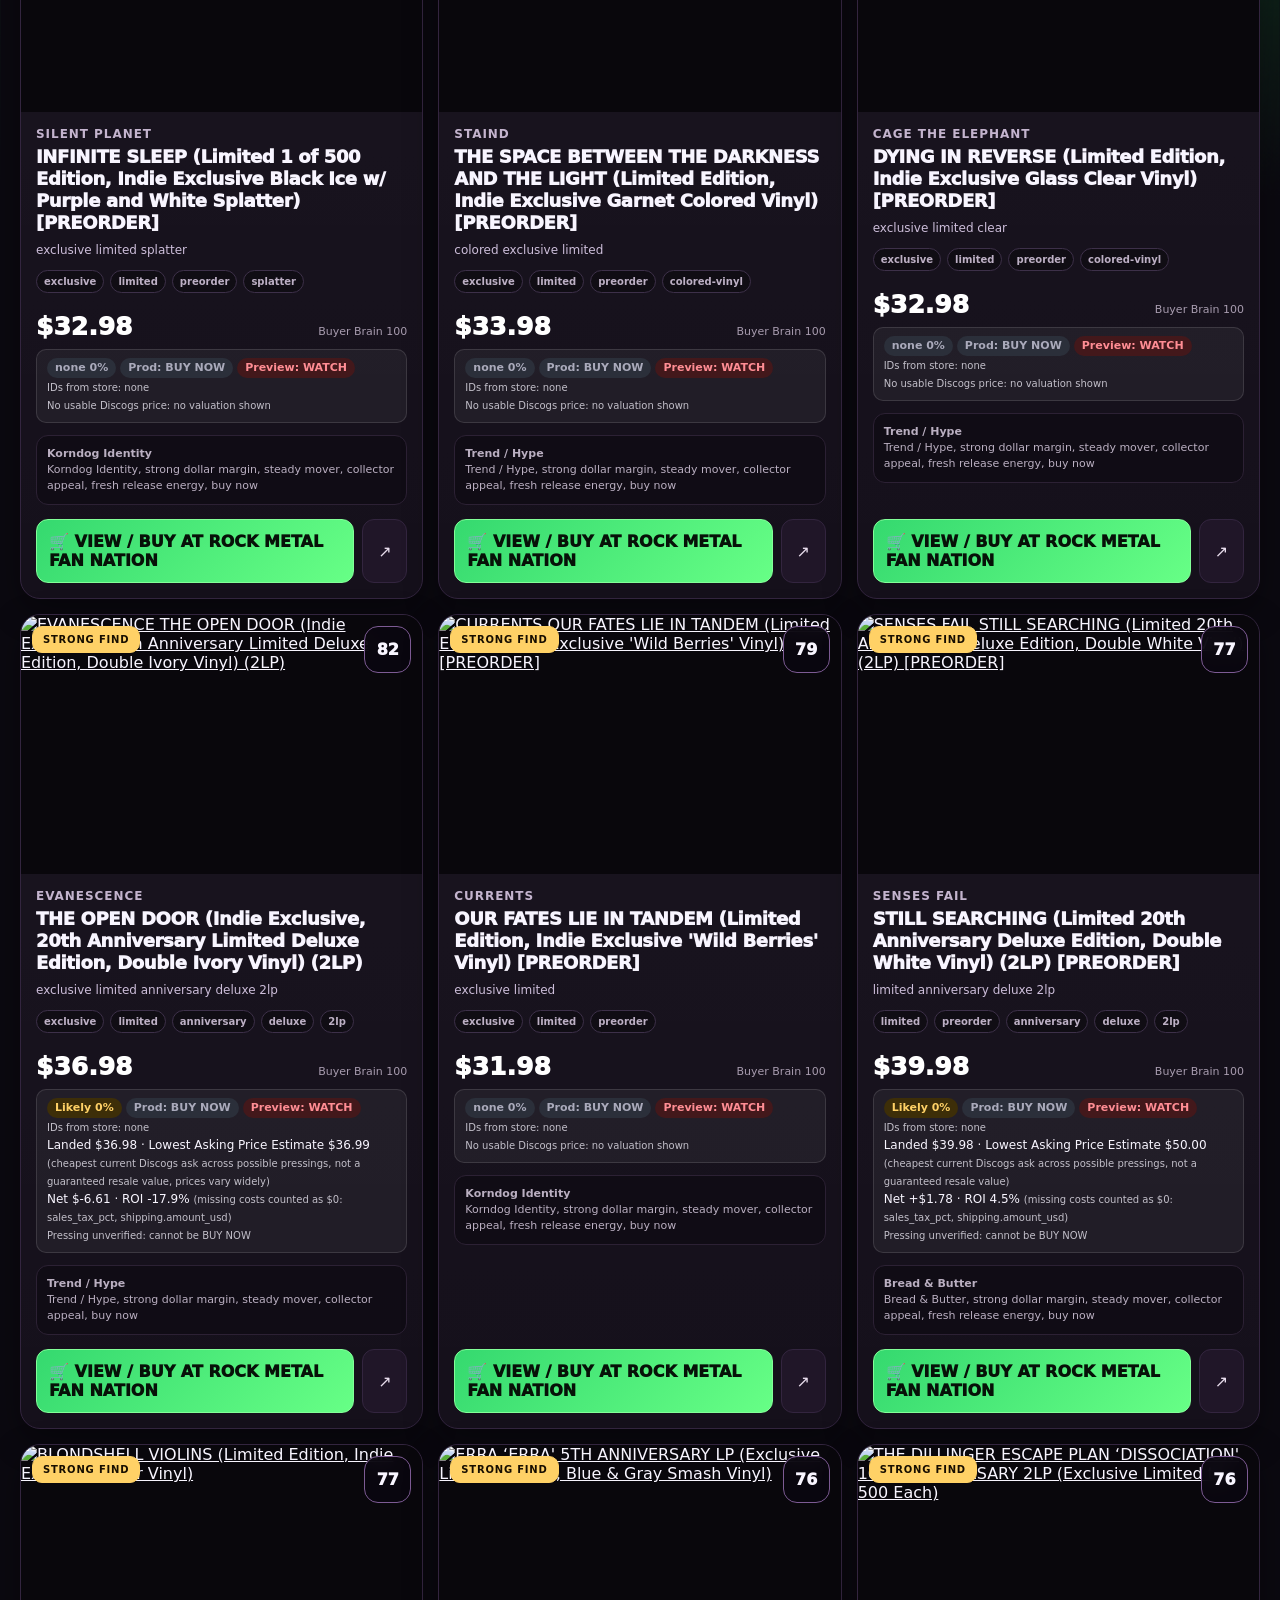
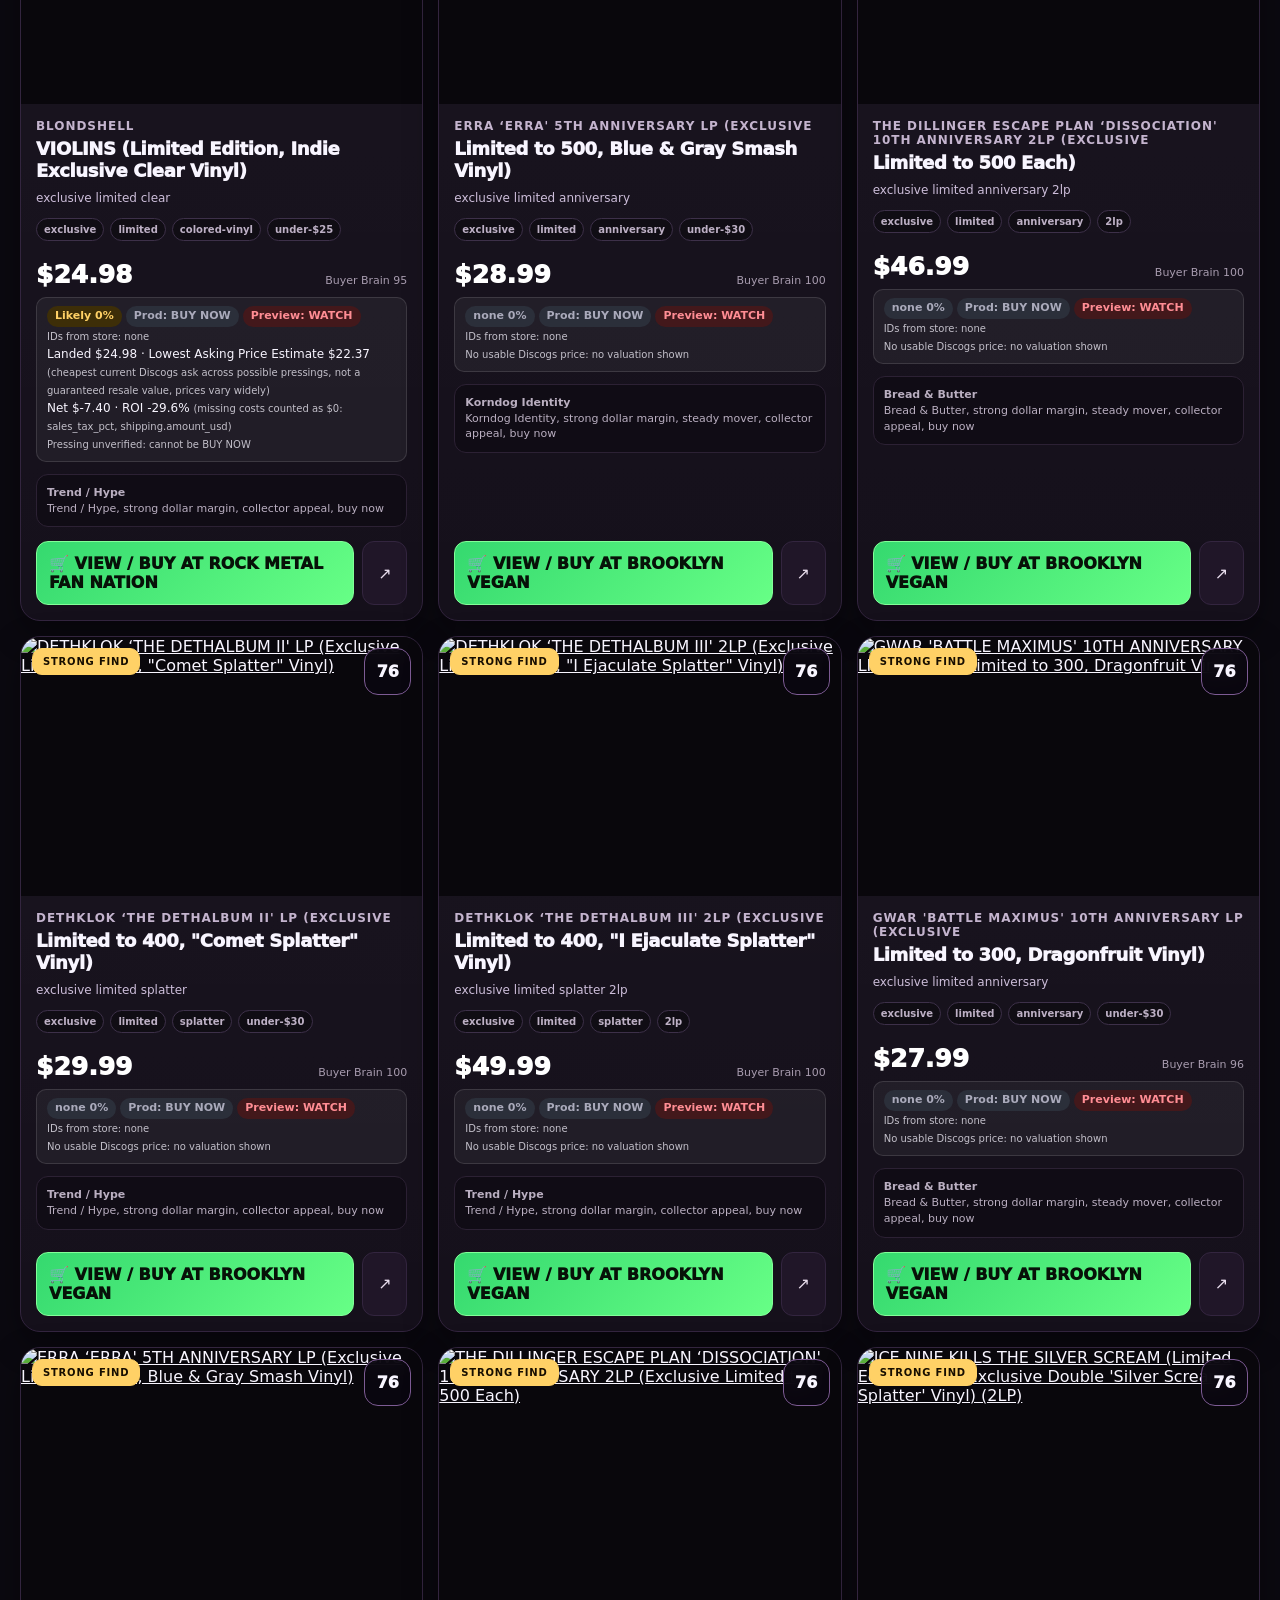
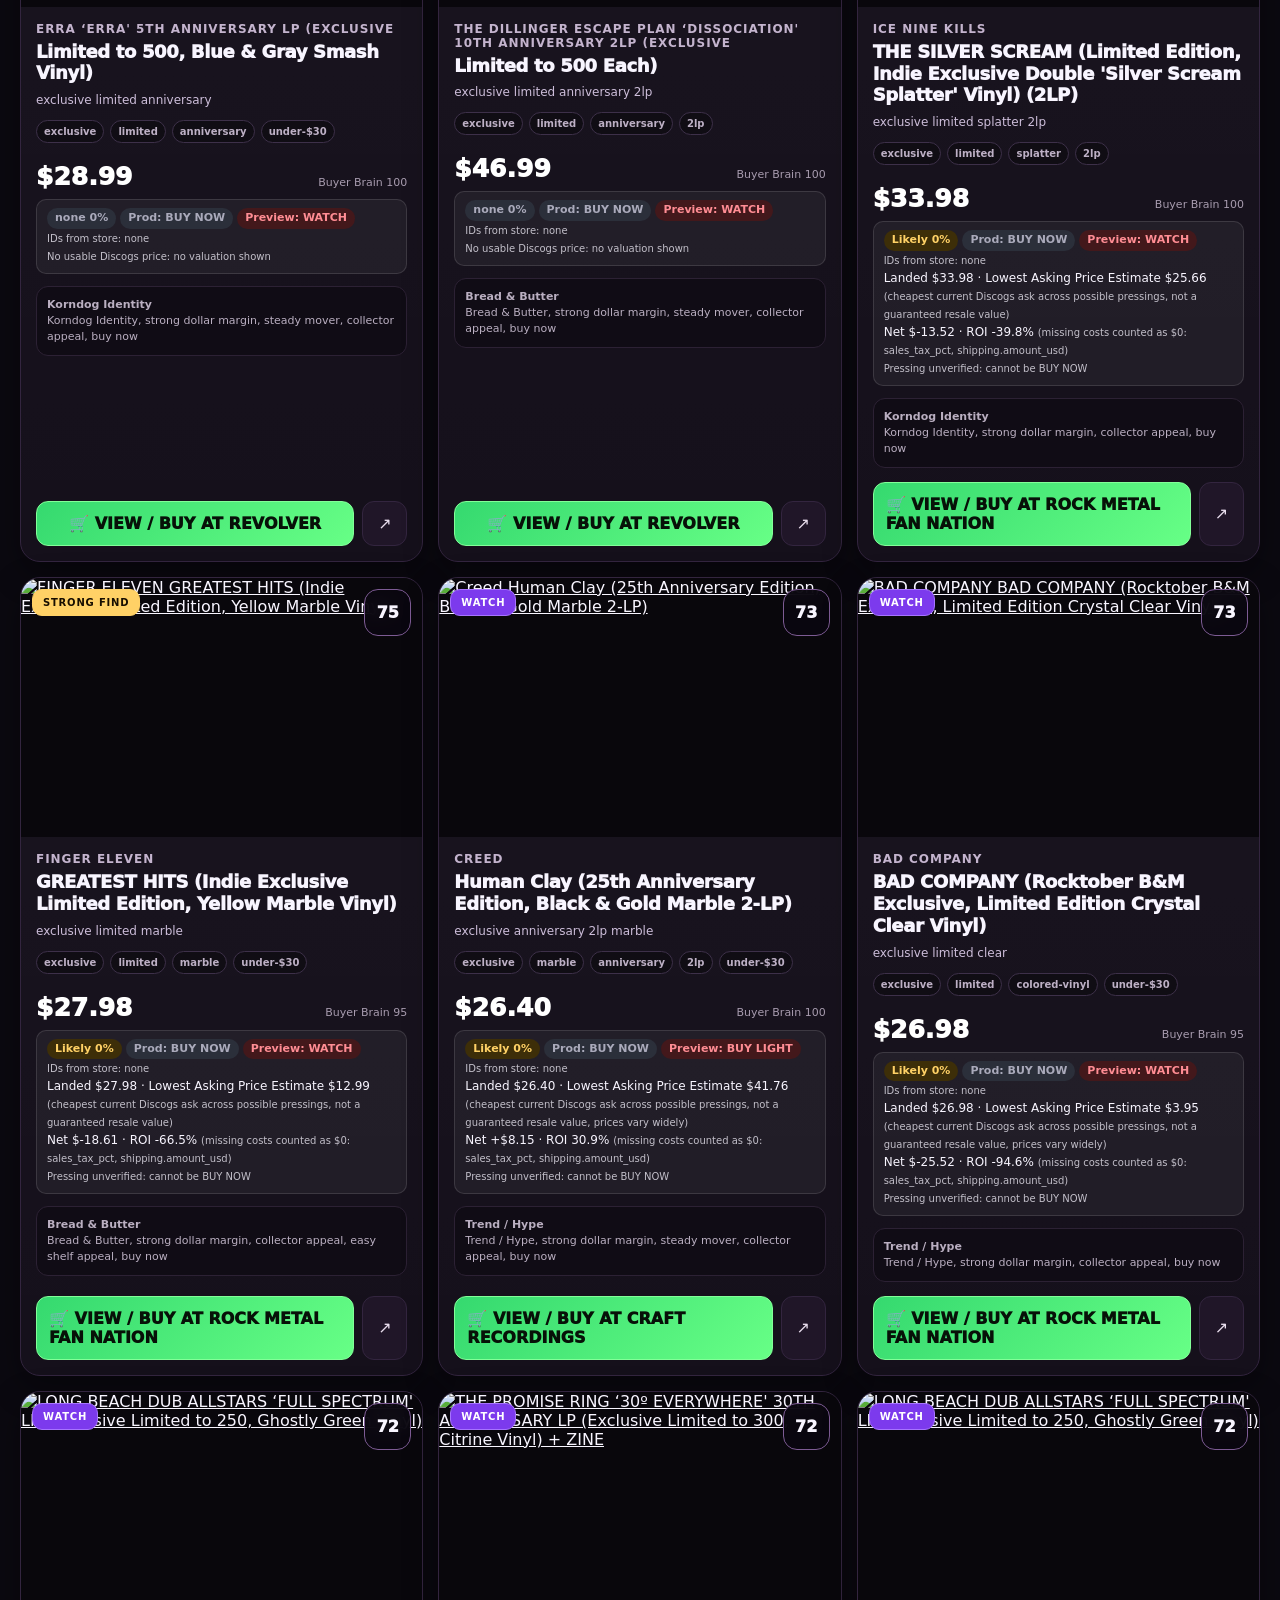
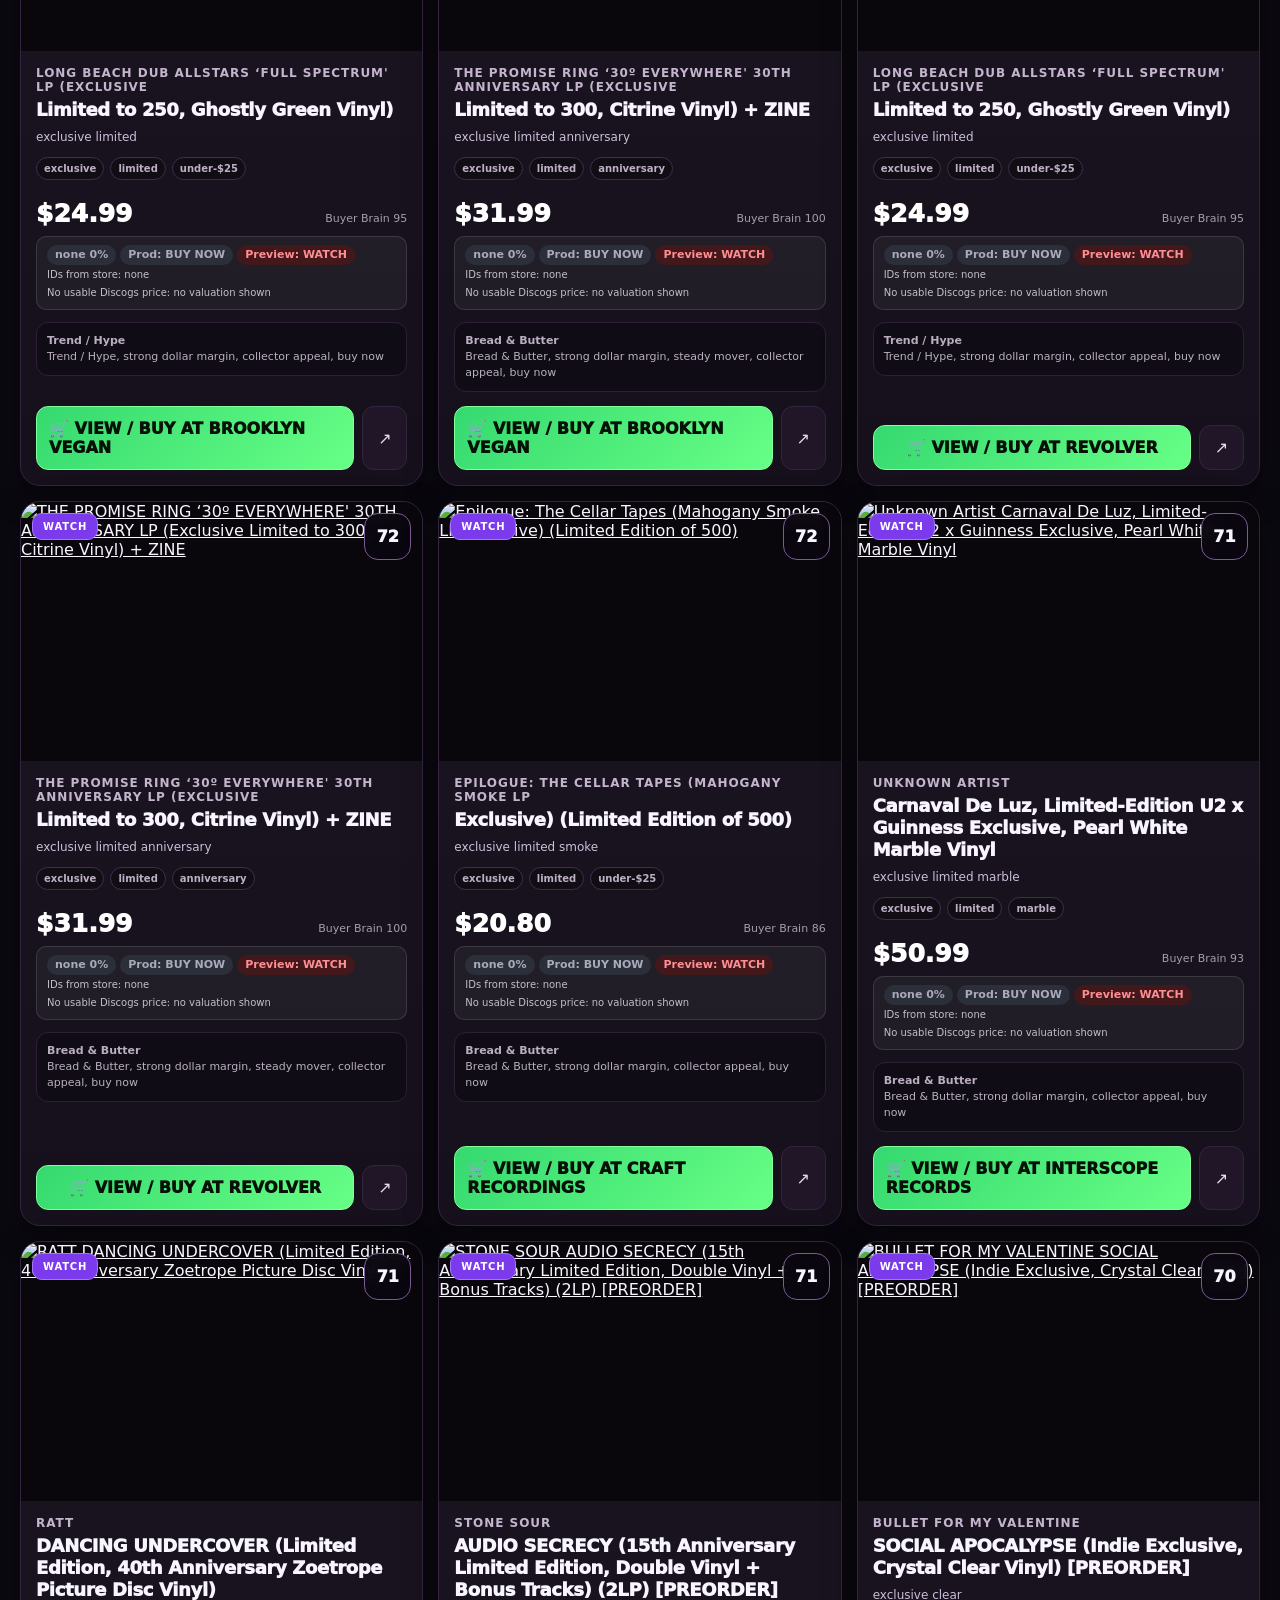
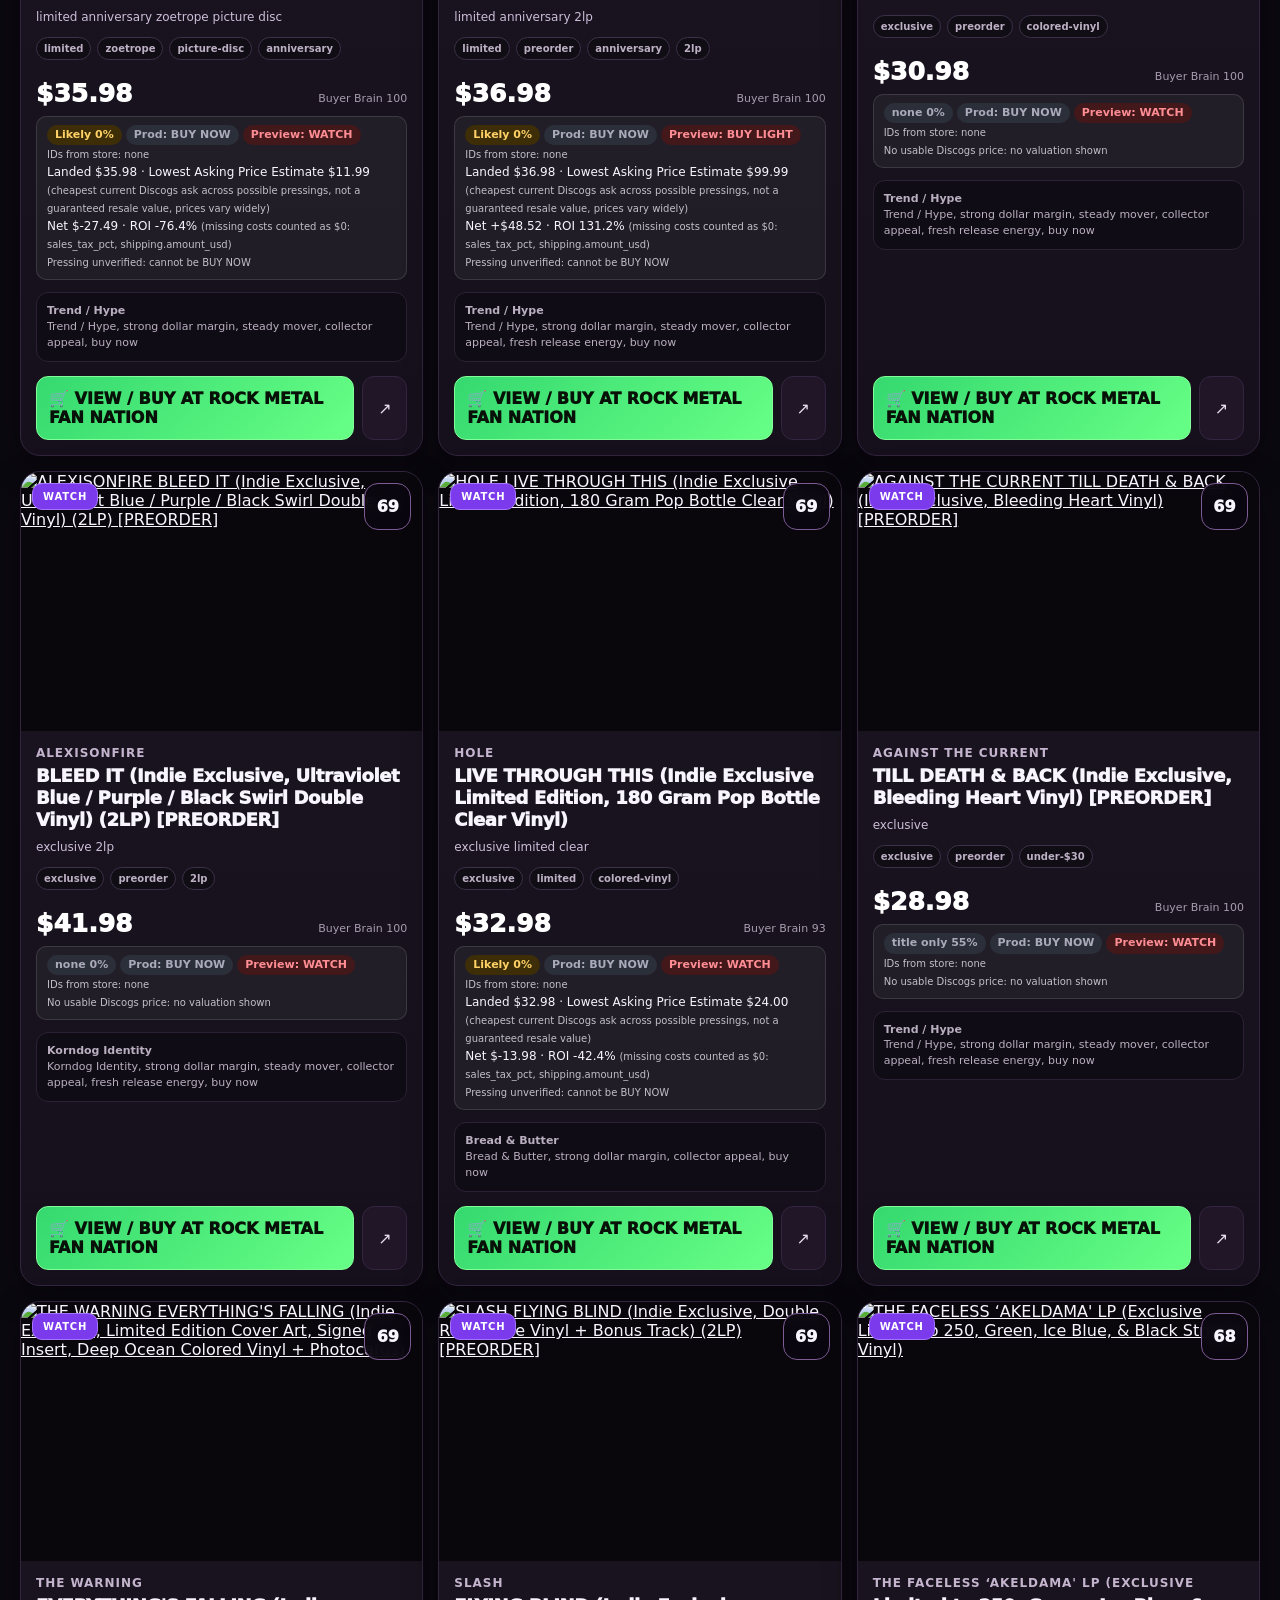
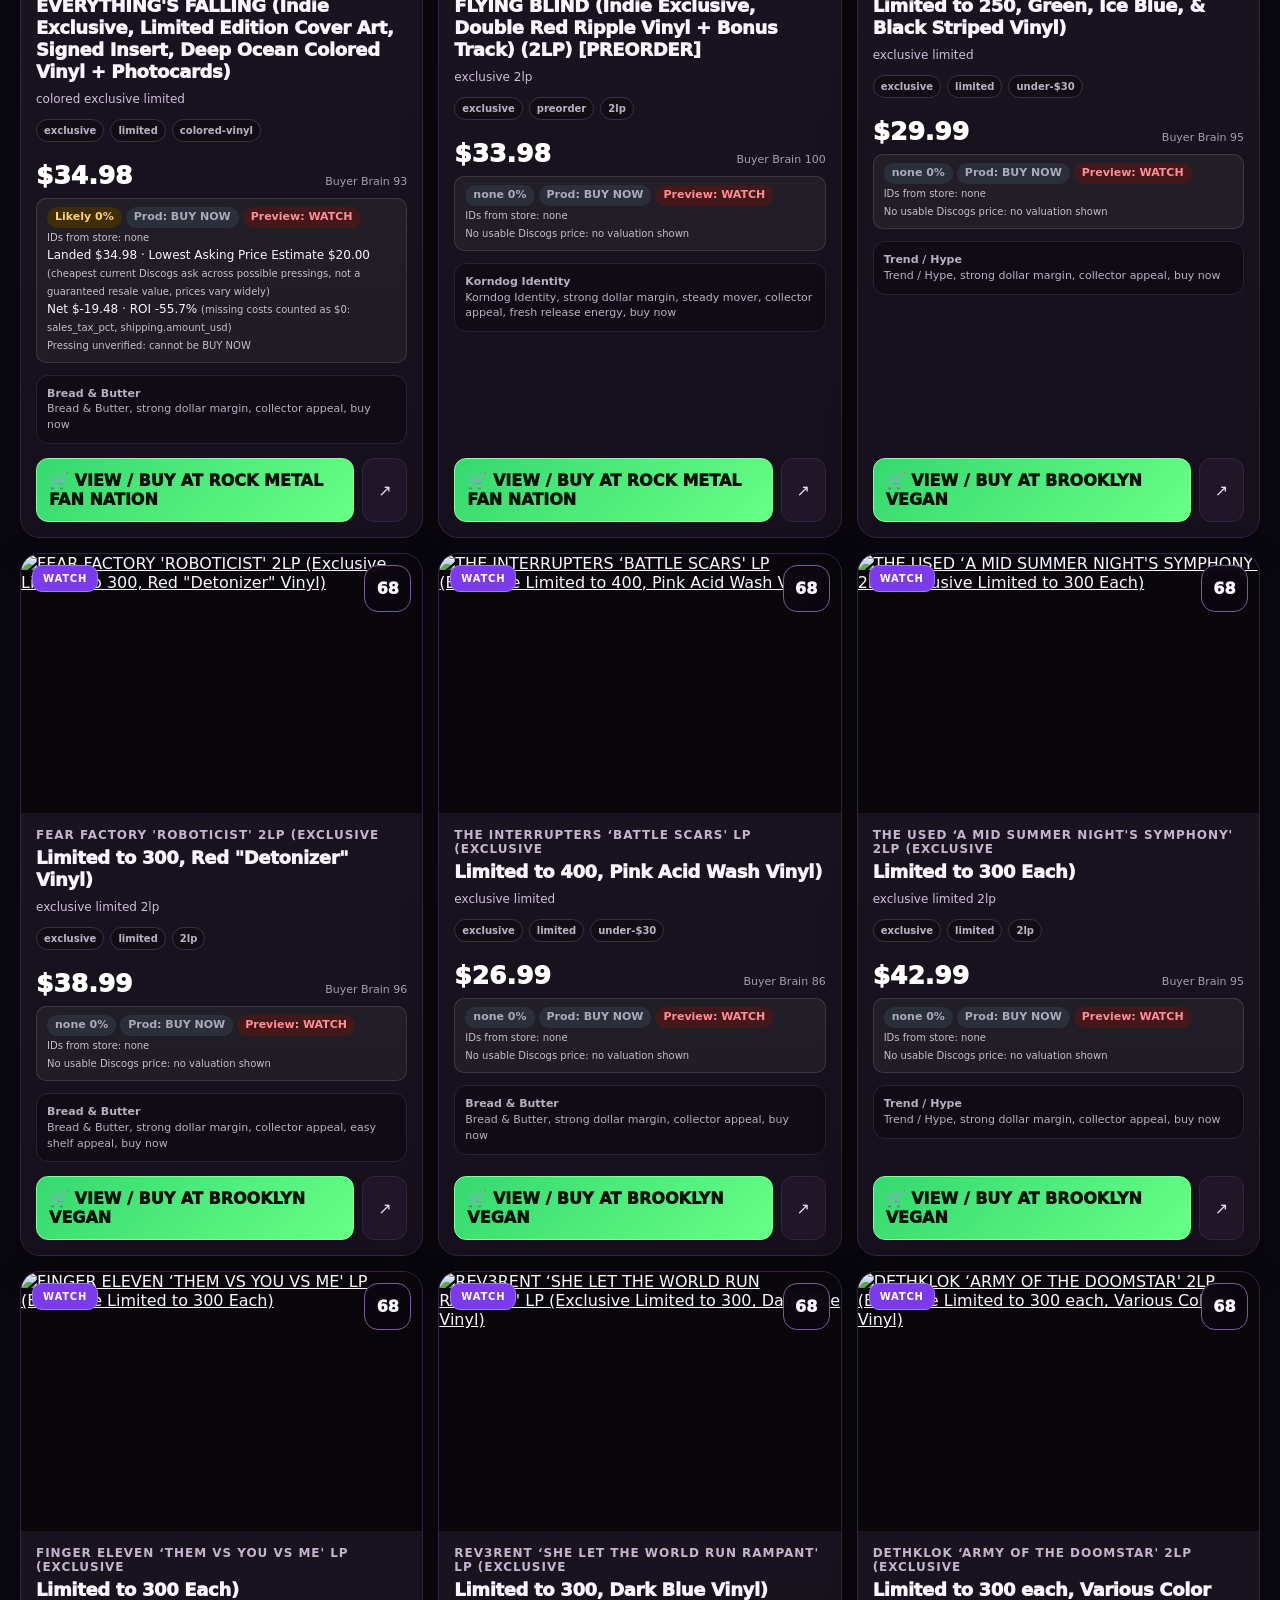
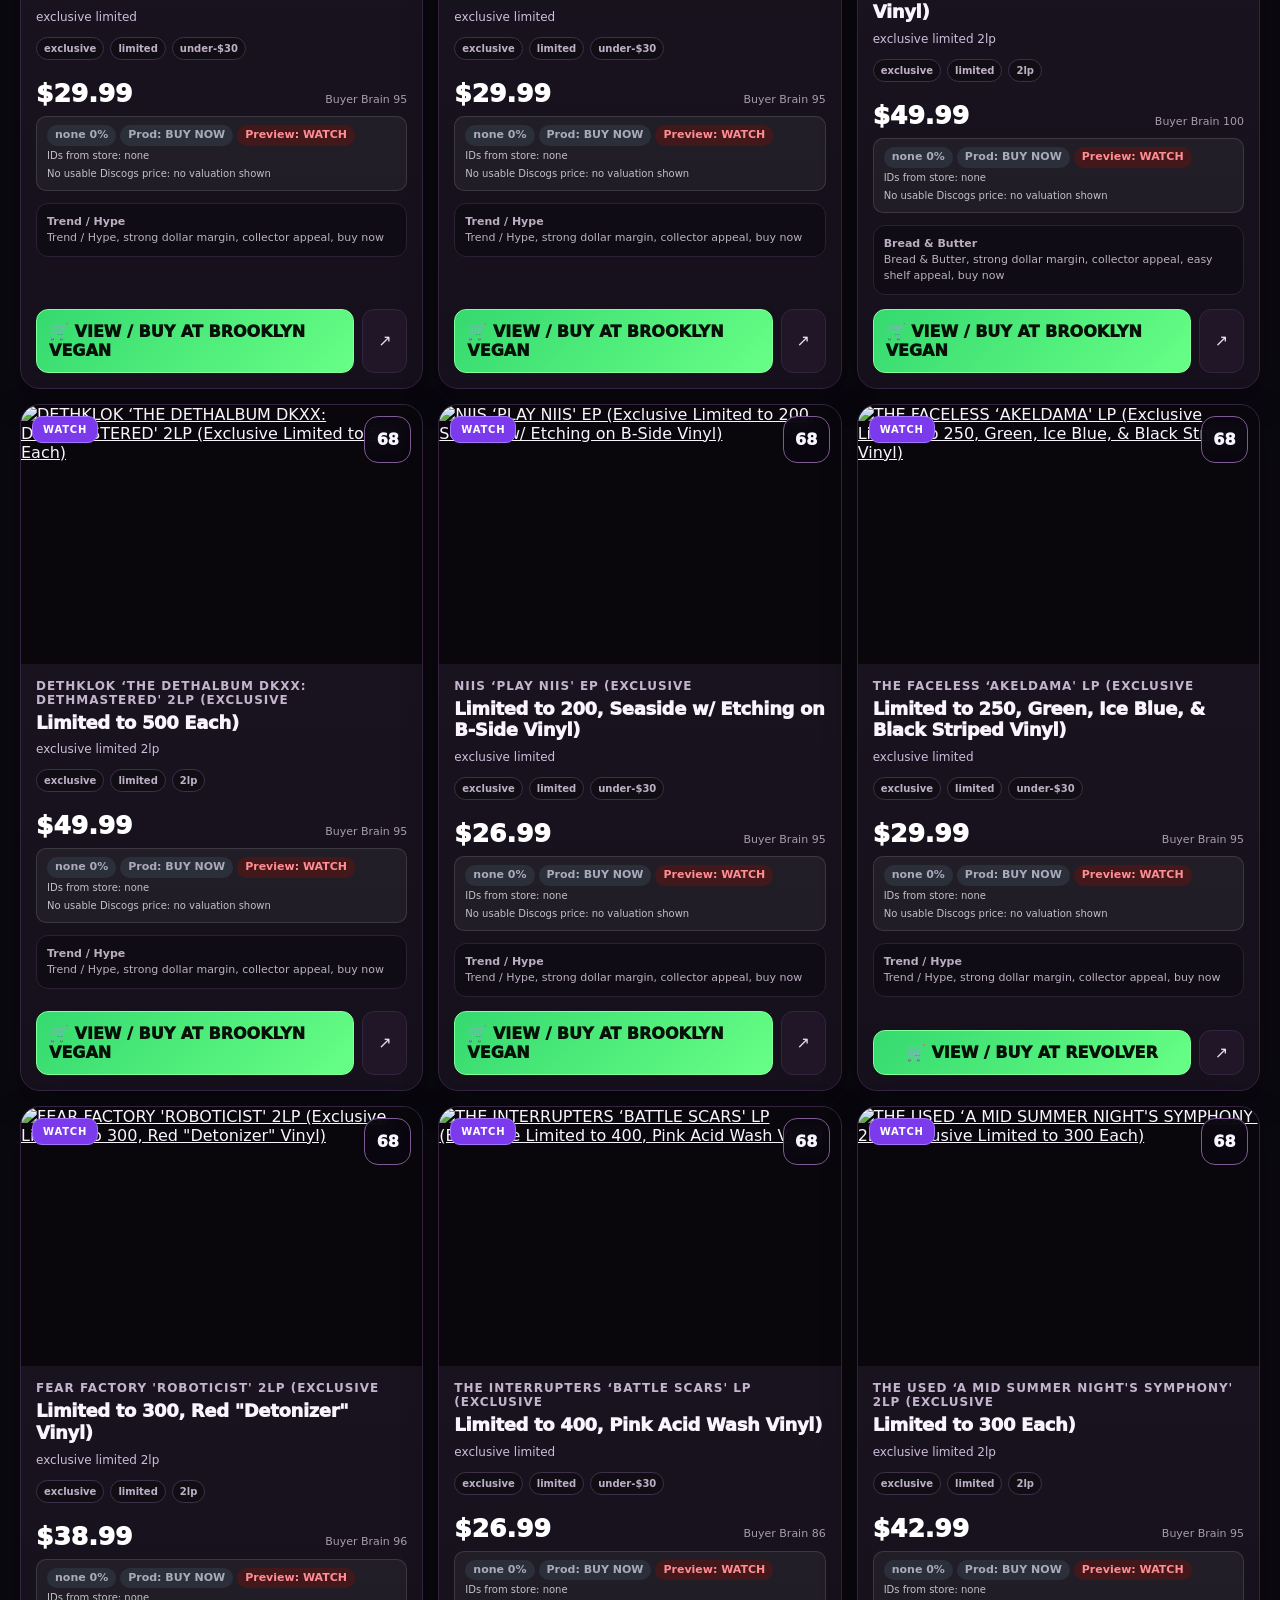
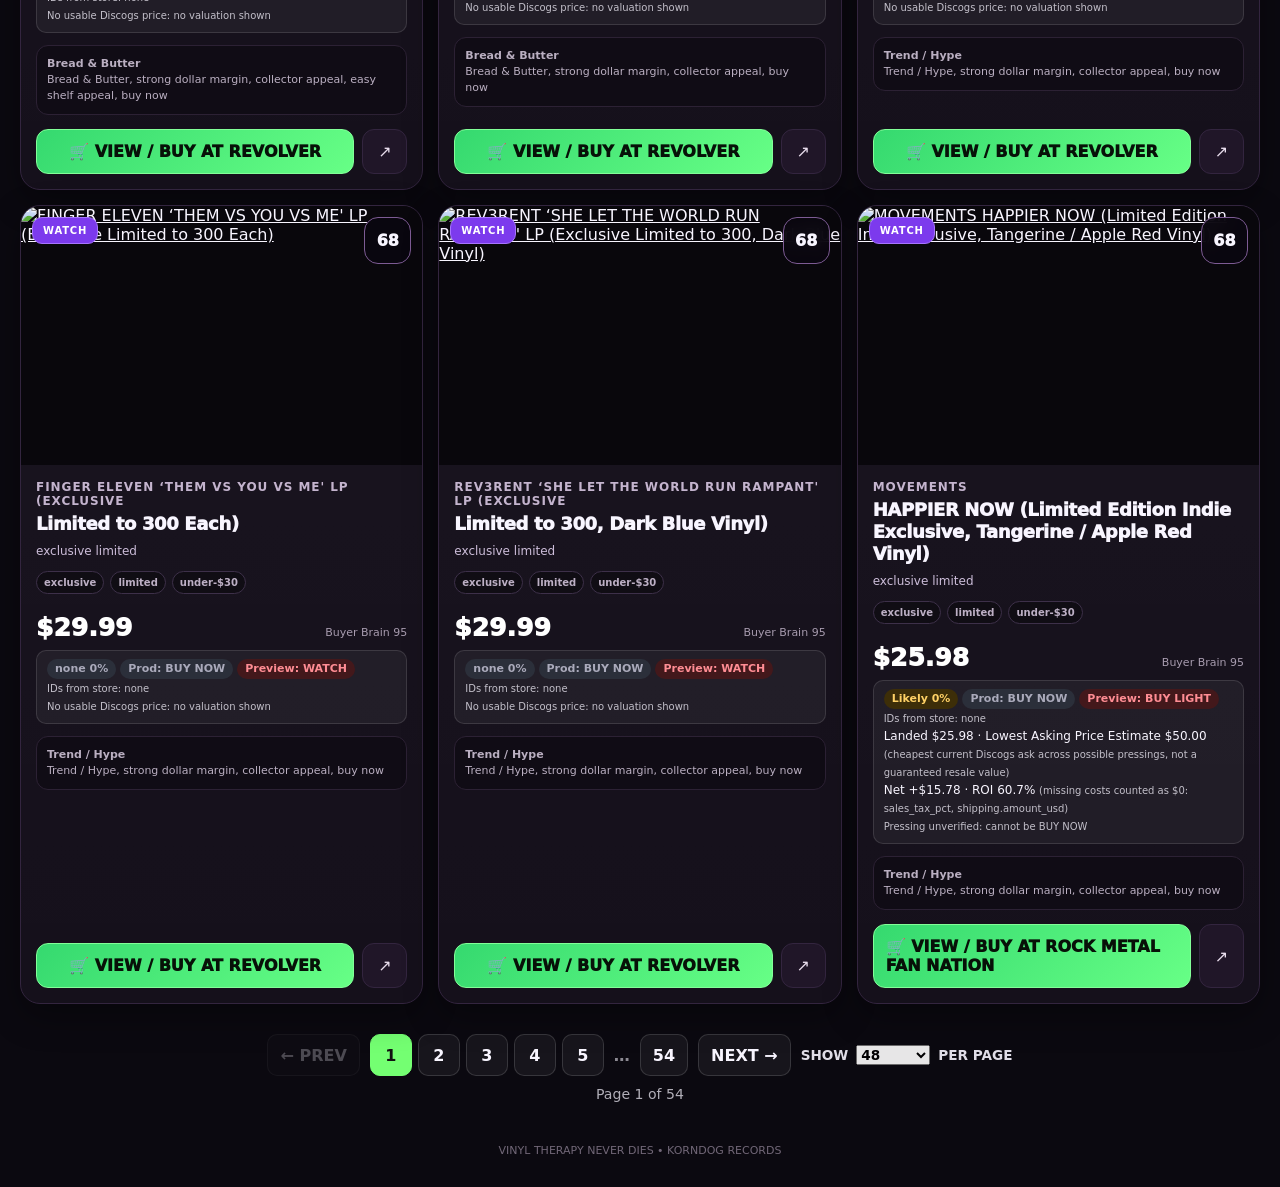
==== commit a3865d7a: "Preview: Verified/Unverified tabs, Lowest Asking Price Estimate wording, coverage + fee + shipping p" ====
--- a/preview/index.html
+++ b/preview/index.html
@@ -815,11 +815,12 @@
 
 
 <div class="pvBanner" id="pvSummary"></div>
+<div class="pvBanner" id="pvViewNote" style="display:none"></div>
 <div class="pvFilters" id="pvFilters">
   <label>Min net $<input id="fNet" type="number" step="1" inputmode="decimal" placeholder="5"></label>
   <label>Min ROI %<input id="fRoi" type="number" step="1" inputmode="decimal" placeholder="25"></label>
   <label>Max price $<input id="fMaxP" type="number" step="1" inputmode="decimal" placeholder="any"></label>
-  <label>Match<select id="fMatch"><option value="">Any</option><option value="verified">Verified (exact/strong)</option><option value="likely">Likely (floor estimate)</option><option value="title_only">Title only (unverified)</option><option value="ambiguous">Ambiguous</option><option value="none">Unmatched</option><option value="not_validated">Not validated</option></select></label>
+  <label>Match<select id="fMatch"><option value="">Any</option><option value="verified">Verified (exact/strong)</option><option value="likely">Unverified: Lowest Asking Price Estimate</option><option value="title_only">Title only (unverified)</option><option value="ambiguous">Ambiguous</option><option value="none">Unmatched</option><option value="not_validated">Not validated</option></select></label>
   <label>Load results<input id="fFile" type="file" accept=".json" multiple></label>
 </div>
 <div class="tabs">
@@ -850,6 +851,14 @@
 
 <button class="tab" data-view="collectibles">
   🧸 COLLECTIBLES
+</button>
+
+<button class="tab" data-view="verified">
+  ✅ VERIFIED DEALS
+</button>
+
+<button class="tab" data-view="unverified">
+  🔎 UNVERIFIED OPPORTUNITIES
 </button>
 
 <button class="tab" data-view="health">
@@ -884,7 +893,7 @@
 <script>
 let liveDeals = []
 let PV = {providers:[],overlay:{},gate_on:false}
-let VAL = {}, VSUM = null, VORD = [], FEE = null
+let VAL = {}, VSUM = null, VORD = [], FEE = null, COV = null, CMP = null
 function vrow(d){ return VAL[d.link] }
 function pvVals(d){
   const v = vrow(d), o = PV.overlay[d.link] || {}
@@ -912,7 +921,7 @@
   const s = VSUM, v = s.verified_only || {}, t = s.thresholds || {}
   const c = (n,l) => `<div><b>${Number(n||0).toLocaleString()}</b>${l}</div>`
   el.innerHTML = `<b>Live Discogs validation</b> ${s.complete?"(complete)":"(partial: "+s.unique_pressings_done+" of "+s.unique_pressings_total+" pressings)"} &middot; ${esc((s.generated_at||"").slice(0,16))}<br><small>Resale = Discogs asking-price estimate, not sold prices. Profit/ROI below count VERIFIED matches only.</small>
-  <div class="pvGrid">${c(s.listings_scanned,"records scanned")}${c(s.verified_pressing_matches,"verified pressing matches")}${c(s.with_resale_estimate,"with resale estimate")}${c(s.title_only_unverified,"title-only (unverified)")}${c(s.ambiguous,"ambiguous")}${c(s.unmatched,"unmatched")}${c(v.net_ge_min,"net ≥ $"+t.min_net_usd)}${c(v.roi_ge_min,"ROI ≥ "+t.min_roi_percent+"%")}${c(v.both,"meet both")}${c((s.likely_tier||{}).count,"likely (floor est.)")}${c((s.likely_tier||{}).net_ge_min,"likely: net ≥ $"+t.min_net_usd)}${c((s.likely_tier||{}).both,"likely: meet both")}${c((s.likely_tier||{}).both_excluding_suspect,"…minus suspect (ROI>300%)")}${c(s.prod_buy_now_verified_and_profitable,"prod BUY NOW that qualify")}</div>`
+  <div class="pvGrid">${c(s.listings_scanned,"records scanned")}${c(s.verified_pressing_matches,"verified pressing matches")}${c(s.with_resale_estimate,"with resale estimate")}${c(s.title_only_unverified,"title-only (unverified)")}${c(s.ambiguous,"ambiguous")}${c(s.unmatched,"unmatched")}${c(v.net_ge_min,"net ≥ $"+t.min_net_usd)}${c(v.roi_ge_min,"ROI ≥ "+t.min_roi_percent+"%")}${c(v.both,"meet both")}${c((s.likely_tier||{}).count,"unverified w/ Lowest Asking Price Est.")}${c((s.likely_tier||{}).net_ge_min,"likely: net ≥ $"+t.min_net_usd)}${c((s.likely_tier||{}).both,"likely: meet both")}${c((s.likely_tier||{}).thin_market,"thin market (&lt;3 copies for sale)")}${c((s.likely_tier||{}).both_excluding_suspect,"…minus thin/suspect")}${c(s.prod_buy_now_verified_and_profitable,"prod BUY NOW that qualify")}</div>`
 }
 document.addEventListener("DOMContentLoaded", ()=>{
   ["fNet","fRoi","fMaxP","fMatch"].forEach(id => document.getElementById(id).addEventListener("input", ()=>{ currentPage = 1; render() }))
@@ -923,6 +932,8 @@
         if(Array.isArray(j) && j.length && j[0].records !== undefined) VORD = j
         else if(Array.isArray(j)) { VAL = {}; j.forEach(r => { if(r.link) VAL[r.link] = r }) }
         else if(j.listings_total !== undefined) VSUM = j
+        else if(j.audit_pairs !== undefined) CMP = j
+        else if(j && typeof j === 'object' && Object.values(j)[0] && Object.values(j)[0].listings !== undefined) COV = j
       }catch(err){ console.error(err) }
     }
     renderSummary(); currentPage = 1; render()
@@ -941,8 +952,11 @@
     const pass = net!==undefined && net>=5 && v.roi>=25
     let h2 = `<span class="pill ${ok?"ok":lk?"warn":"dim"}">${ok?"Verified":lk?"Likely":esc(v.status.replace("_"," "))} ${Math.round((v.confidence||0)*100)}%</span><span class="pill dim">Prod: ${esc(prod)}</span>`
     if(prod==="BUY NOW") h2 += ok ? `<span class="pill ${pass?"ok":"bad"}">${pass?"BUY NOW holds":"Preview: WATCH"}</span>` : `<span class="pill bad">Preview: ${lk&&pass?"BUY LIGHT":"WATCH"}</span>`
+    if(v.thin_market) h2 += `<br><span class="pill bad">⚠ thin market: only ${v.market_depth} cop${v.market_depth==1?"y":"ies"} for sale, one ask is not a market price</span>`
+    const idu = v.identifiers_used || {}, idk = Object.keys(idu)
+    h2 += `<br><small>IDs from store: ${idk.length ? idk.map(k=>esc(k)+" "+esc(String(idu[k]))).join(", ") : "none"}${idu.sku&&!idu.catno?" (SKU is a store code, not a catalog number)":""}</small>`
     if(v.suspect) h2 += `<br><span class="pill bad">⚠ ROI over 300%: probably a wrong match, check by hand</span>`
-    if(net!==undefined) h2 += `<br>Landed $${v.landed.toFixed(2)} &middot; ${lk?"floor":"resale est."} $${v.resale.toFixed(2)} <small>(${lk?"lowest ask across possible pressings"+(v.floor_wide?", prices vary widely":""):"Discogs asking"+(v.lowest_ask?", low ask $"+v.lowest_ask.toFixed(2):"")})</small><br>Net ${net>=0?"+":""}$${net.toFixed(2)} &middot; ROI ${v.roi}% <small>${v.inputs_complete?"":"(inbound shipping/tax unset)"}</small>${lk?"<br><small>Pressing unverified: cannot be BUY NOW</small>":""}`
+    if(net!==undefined) h2 += `<br>Landed $${v.landed.toFixed(2)} &middot; ${lk?"Lowest Asking Price Estimate":"resale est."} $${v.resale.toFixed(2)} <small>(${lk?"cheapest current Discogs ask across possible pressings, not a guaranteed resale value"+(v.floor_wide?", prices vary widely":""):"Discogs price guide NM"+(v.lowest_ask?", low ask $"+v.lowest_ask.toFixed(2):"")}${v.market_depth!=null?", "+v.market_depth+" for sale":""})</small><br>Net ${net>=0?"+":""}$${net.toFixed(2)} &middot; ROI ${v.roi}% <small>${v.inputs_complete?"":"(missing costs counted as $0: "+(v.missing||[]).join(", ")+")"}</small>${v.cost_certainty?`<br><small>Known: customer shipping, postage, packaging, Discogs 9%, PayPal 3.49%+$0.49. Estimated: resale price. Missing: ${(v.cost_certainty.missing||[]).length?v.cost_certainty.missing.join(", "):"none"}</small>`:""}${lk?"<br><small>Pressing unverified: cannot be BUY NOW</small>":""}`
     else h2 += `<br><small>${ok?"No resale estimate":"No usable Discogs price: no valuation shown"}</small>`
     return `<div class="pv">${h2}</div>`
   }
@@ -958,14 +972,23 @@
   }
   return `<div class="pv">${h}</div>`
 }
+function coveragePanel(){
+  const rows = Object.entries(COV).sort((a,b)=>b[1].pct_any_strong_id-a[1].pct_any_strong_id)
+  const tot = rows.reduce((t,[n,c])=>t+c.listings,0), bc = rows.reduce((t,[n,c])=>t+c.barcode,0)
+  return `<div class="pv"><b>Identifier coverage by provider</b> <small>(${tot} listings probed; ${bc} with a valid UPC/EAN)</small>` + rows.map(([n,c])=>`<br>${esc(n)}: ${c.listings} listings &middot; barcode ${c.barcode} (${c.pct_barcode}%) &middot; SKU only ${c.sku_only} &middot; catalog# ${c.labelled_catno} <small>${esc(c.status)}${c.via?" ("+esc(c.via)+")":""}</small>`).join("") + `<br><small>A SKU is a store code. It is never treated as a confirmed catalog number.</small></div>`
+}
 function healthPanel(){
   const p = PV.providers, ok = p.filter(x=>x.status==="ok").length
   const rows = p.map(x=>`<div class="hrow"><div><div class="n">${esc(x.name)}</div>${x.errors.map(e=>`<div class="e">${esc(e)}</div>`).join("")}</div>
     <div><span class="pill ${x.status==="ok"?"ok":"bad"}" style="padding:2px 8px;border-radius:99px;font-size:11px;background:${x.status==="ok"?"#12391f":"#43181b"};color:${x.status==="ok"?"#7be3a0":"#ff8d94"}">${x.status==="ok"?x.listings+" listings":x.status}</span></div></div>`).join("")
   const bn = Object.values(PV.overlay).filter(o=>o.p==="BUY NOW")
-  const feeHtml = FEE ? `<div class="pv"><b>Fee check</b> (${esc((FEE.checked_at||"").slice(0,10))}): Discogs help center says <b>9%</b> selling fee on item <b>and</b> shipping (config: ${FEE.config.marketplace_fee_pct}%, ${FEE.config.fee_base}). PayPal fee page could not be read (blocked), so ${FEE.config.payment_fee_pct}% + $${FEE.config.payment_fee_flat_usd} is <b>unverified</b>.</div>` : ""
+  const F = PV.fees
+  const feeHtml = F ? `<div class="pv"><b>Fees (verified ${esc(F.verified.checked)})</b><br>Discogs: <b>${F.marketplace_fee_pct}%</b> on item + shipping (Discogs help center).<br>PayPal Checkout: <b>${F.payment_fee_pct}% + $${F.payment_fee_flat_usd}</b>, verified on PayPal's official US merchant-fee page (updated May 19, 2026). Standard cards are 2.99% + $0.49 and Pay Later 4.99% + $0.49, so ${F.payment_fee_pct}% is the conservative default. International surcharges are not modelled.</div>` : ""
+  const covHtml = COV ? coveragePanel() : `<div class="pv"><b>Identifier coverage</b><br><small>Not loaded yet: run the sample workflow and load identifier_coverage.json.</small></div>`
+  const cmpHtml = CMP ? `<div class="pv"><b>Sample: old vs new matching</b> (${CMP.sample_size} listings)<br>Verified before: <b>${CMP.old_verified}</b> &rarr; now: <b>${CMP.new_verified}</b><br><small>${Object.entries(CMP.transitions).slice(0,12).map(([k,n])=>esc(k)+": "+n).join("<br>")}</small></div>` : ""
+  const shipHtml = PV.inbound ? `<div class="pv"><b>Inbound shipping per provider</b><br><small>${Object.entries(PV.inbound.providers).filter(([n,x])=>x.flat_usd!=null||x.free_over_usd!=null).length} of ${Object.keys(PV.inbound.providers).length} providers configured; the rest count as $0 and are flagged as missing. Edit cost_config.json: flat_usd, per_additional_usd, free_over_usd.</small></div>` : ""
   const ordHtml = VORD.length ? `<div class="pv"><b>Best 3-record order per provider</b> <small>(likely/floor prices, suspect rows excluded)</small>` + VORD.slice().sort((a,b)=>b.net_profit_usd-a.net_profit_usd).slice(0,12).map(o=>`<br>${esc(o.source)}: ${o.records} rec &middot; net $${o.net_profit_usd.toFixed(2)} &middot; ROI ${o.roi_percent}% <small>(singles would total $${o.sum_of_single_nets_usd.toFixed(2)})</small>`).join("") + `</div>` : ""
-  return `${feeHtml}${ordHtml}<div class="hpanel"><div class="pv"><b>Providers: ${ok} of ${p.length} returned listings</b> (from last production run log)<br>
+  return `${feeHtml}${shipHtml}${covHtml}${cmpHtml}${ordHtml}<div class="hpanel"><div class="pv"><b>Providers: ${ok} of ${p.length} returned listings</b> (from last production run log)<br>
    <small>"failed/empty" = no listings attributed to that source name; some retry then fall back to a shared feed. Not a live re-check.</small><br><br>
    <b>BUY NOW gate:</b> ${bn.filter(o=>o.g).length} of ${bn.length} production BUY NOWs pass (gate ${PV.gate_on?"enforced":"report-only in production config"}). Most are assumed-markup recommendations with no Discogs valuation or complete cost inputs.</div>${rows}</div>`
 }
@@ -1927,6 +1950,8 @@
   data = data.filter(d => {
 
     if(!pvPass(d)) return false
+    if(view === "verified" && !pvVals(d).verified) return false
+    if(view === "unverified" && !(pvVals(d).likely || pvVals(d).match === "title_only")) return false
     const q = qualityOf(d)
     const score = scoreOf(d)
     const p = number(d.price)
@@ -2045,6 +2070,7 @@
     )
   }
 
+  if(view === "verified" || view === "unverified") data.sort((a,b) => (((vrow(b)||{}).net) ?? -1e9) - (((vrow(a)||{}).net) ?? -1e9))
   return data
 }
 
@@ -2231,10 +2257,14 @@
 
 
 function render(){
-  if(view==="health"){ $("resultCount").textContent="Provider health"; $("paginationTop").innerHTML=""; $("paginationBottom").innerHTML=""; $("grid").innerHTML=healthPanel(); return }
+  if(view==="health"){ document.getElementById("pvViewNote").style.display="none"; $("resultCount").textContent="Provider health"; $("paginationTop").innerHTML=""; $("paginationBottom").innerHTML=""; $("grid").innerHTML=healthPanel(); return }
   const data = filtered()
 
   const totalItems = data.length
+  const vn = document.getElementById("pvViewNote")
+  if(view === "verified"){ vn.style.display = ""; vn.innerHTML = "<b>Verified deals</b>: exact/strong Discogs pressing match (barcode or catalog number plus corroboration). Priced from the Discogs price guide. Sorted by net profit. " + (totalItems ? "" : "<br>None yet: stores rarely publish barcodes or catalog numbers. Unverified opportunities are on the next tab.") }
+  else if(view === "unverified"){ vn.style.display = ""; vn.innerHTML = "<b>Unverified opportunities</b>: the album is on Discogs but the exact pressing is not confirmed. Valued at the <b>Lowest Asking Price Estimate</b> (cheapest current ask), which is not a guaranteed resale value. Can never be BUY NOW. Check the pressing by hand before buying." }
+  else vn.style.display = "none"
 
   const totalPages = Math.max(
     1,
@@ -2404,6 +2434,7 @@
 
     try{ const pr = await fetch(`preview_data.json?t=${Date.now()}`); if(pr.ok) PV = await pr.json() }catch(e){ console.error(e) }
     try{ const [a,b,c,f] = await Promise.all(['validation_results.json','validation_summary.json','combined_orders.json','fee_verification.json'].map(u=>fetch(u))); if(a.ok&&b.ok){ (await a.json()).forEach(r=>{ if(r.link) VAL[r.link]=r }); VSUM = await b.json() } if(c.ok) VORD = await c.json(); if(f.ok) FEE = await f.json() }catch(e){ console.error(e) }
+    try{ const [cv,cm] = await Promise.all(['identifier_coverage.json','sample_comparison.json'].map(u=>fetch(u))); if(cv.ok) COV = await cv.json(); if(cm.ok) CMP = await cm.json() }catch(e){ console.error(e) }
     renderSummary()
     populateSources()
     updateStats()
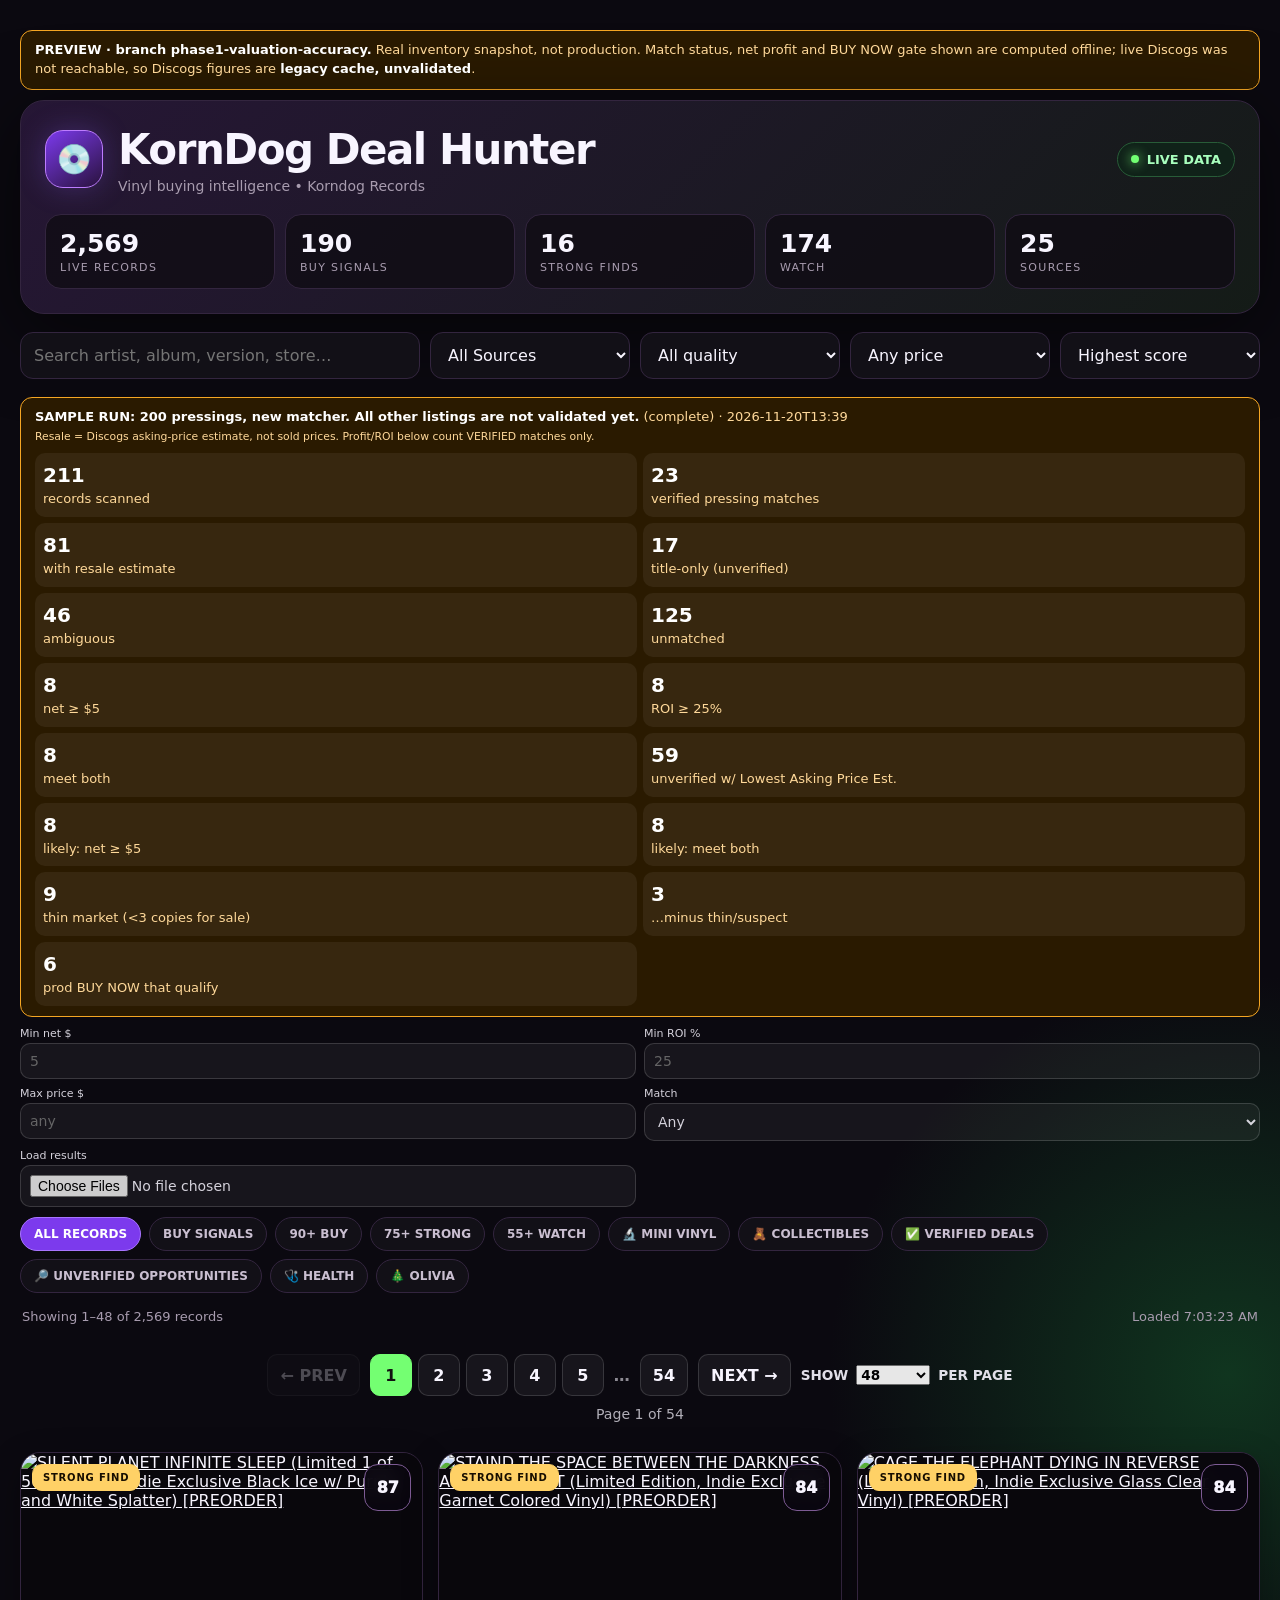
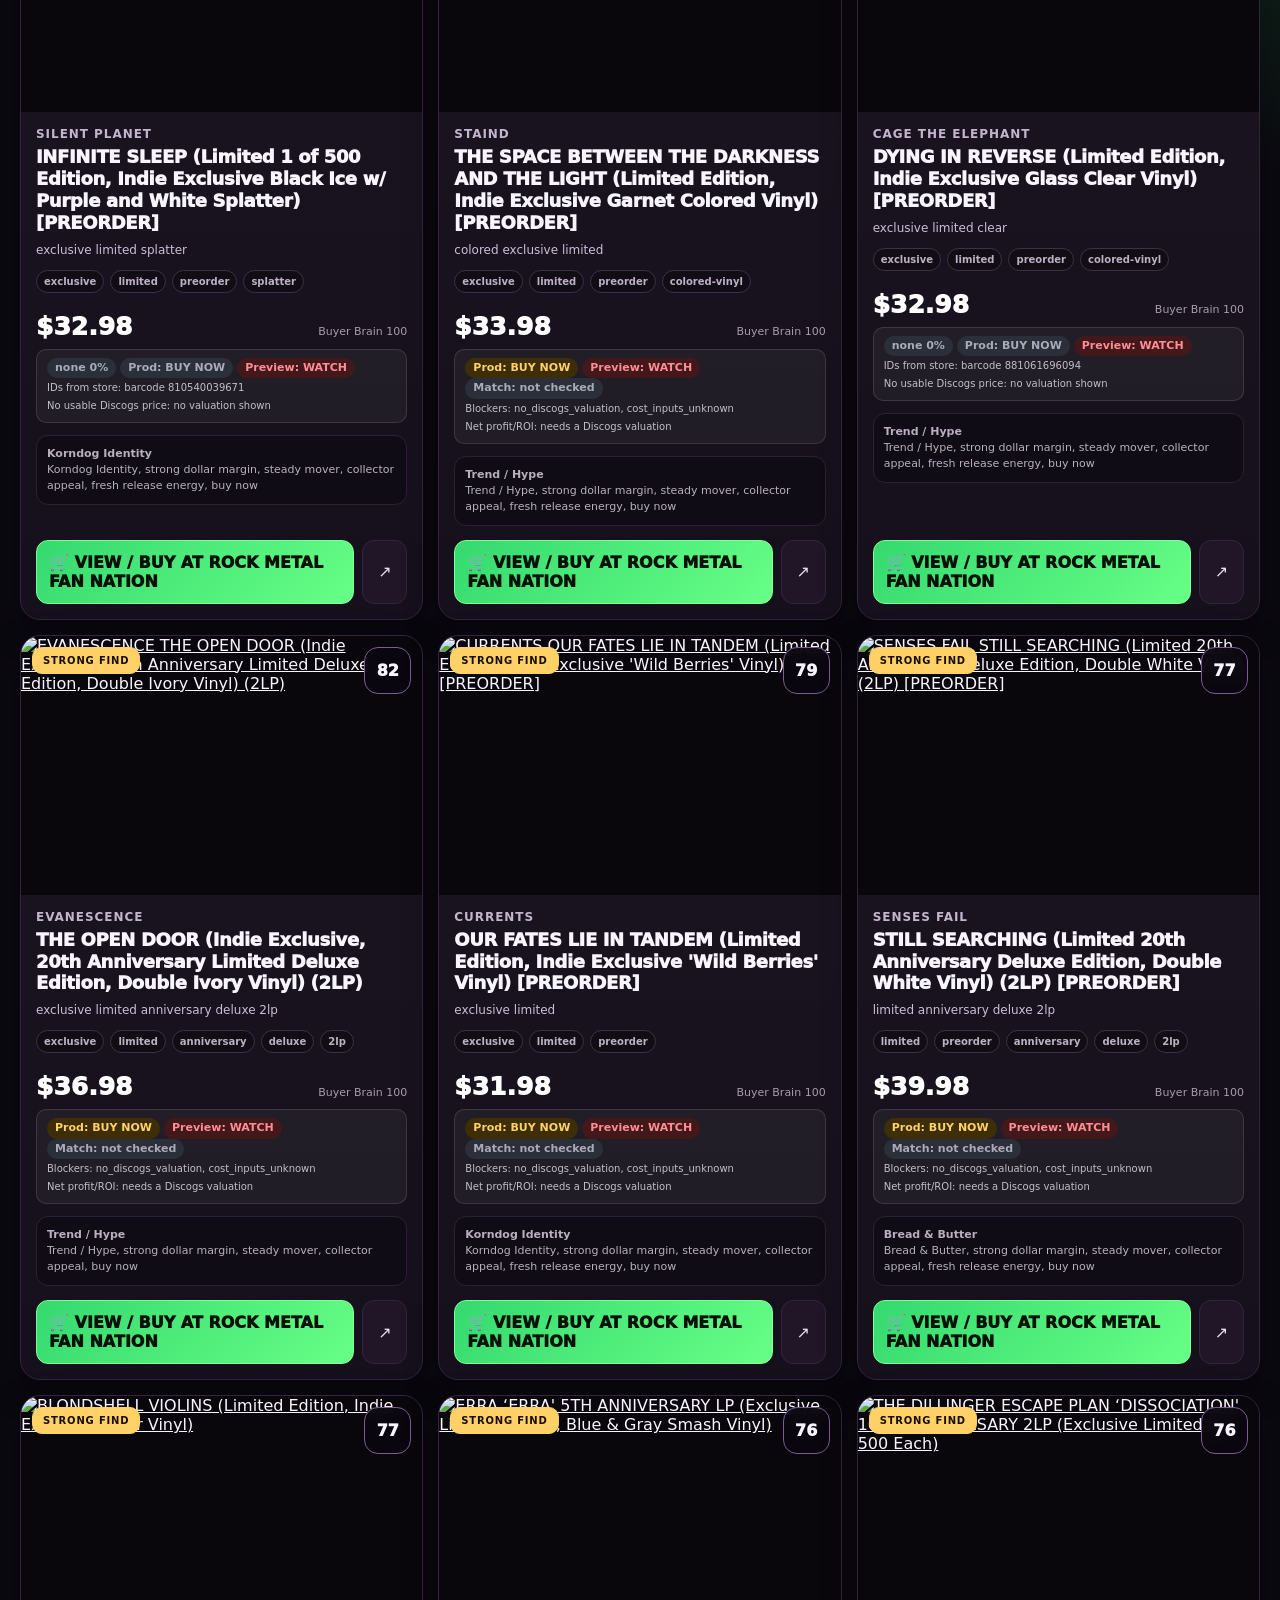
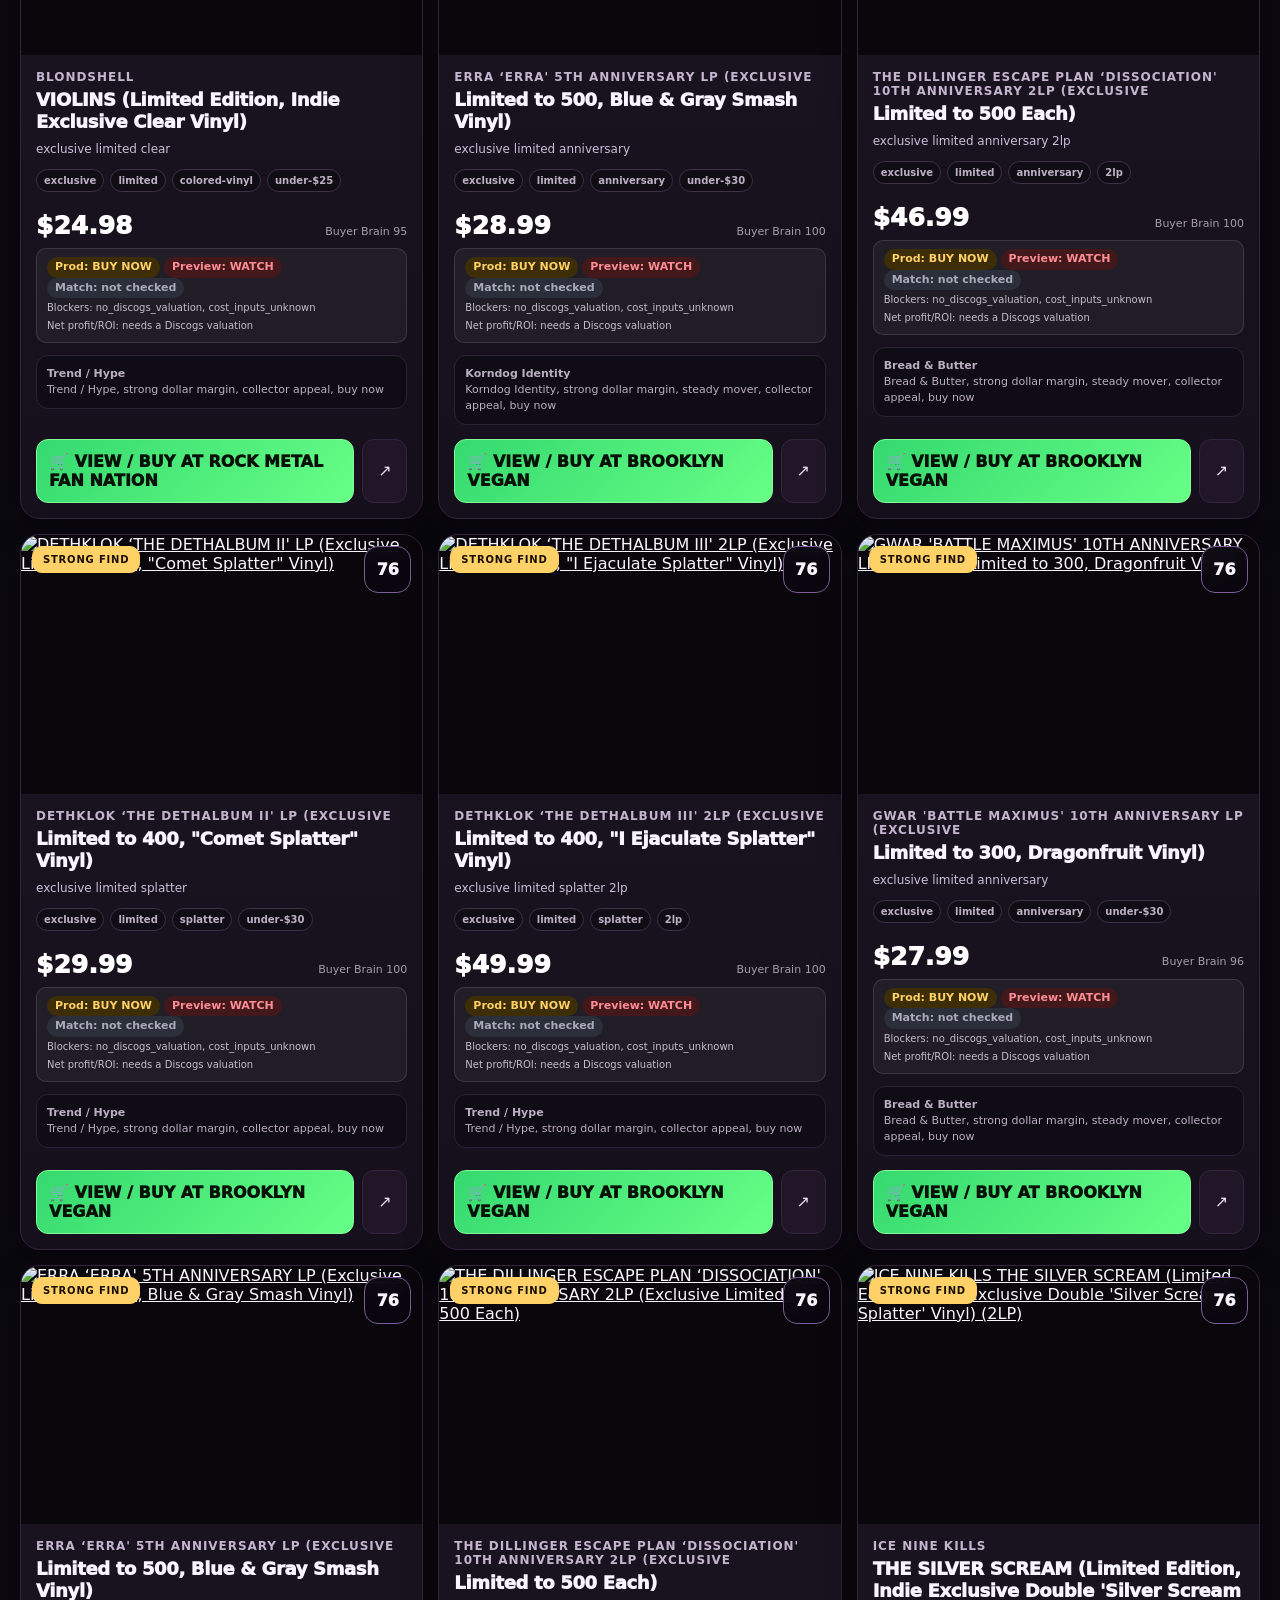
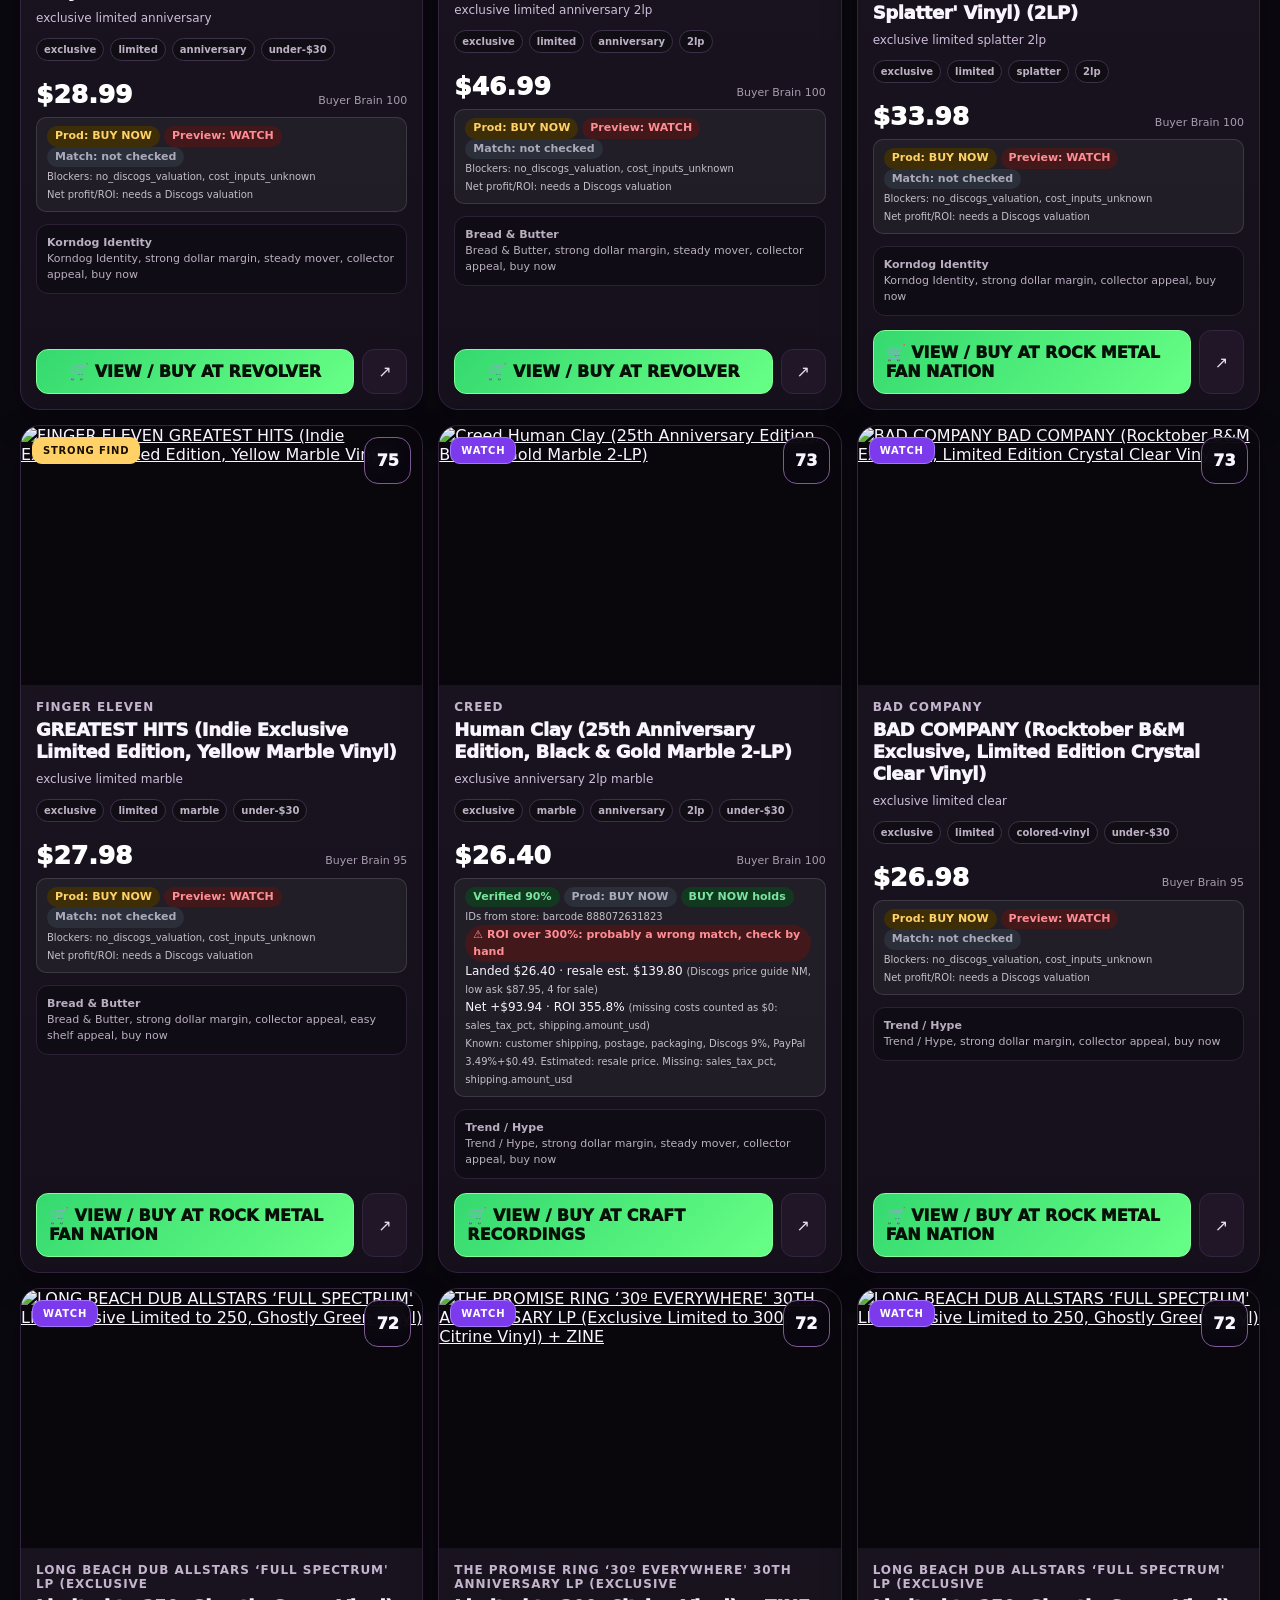
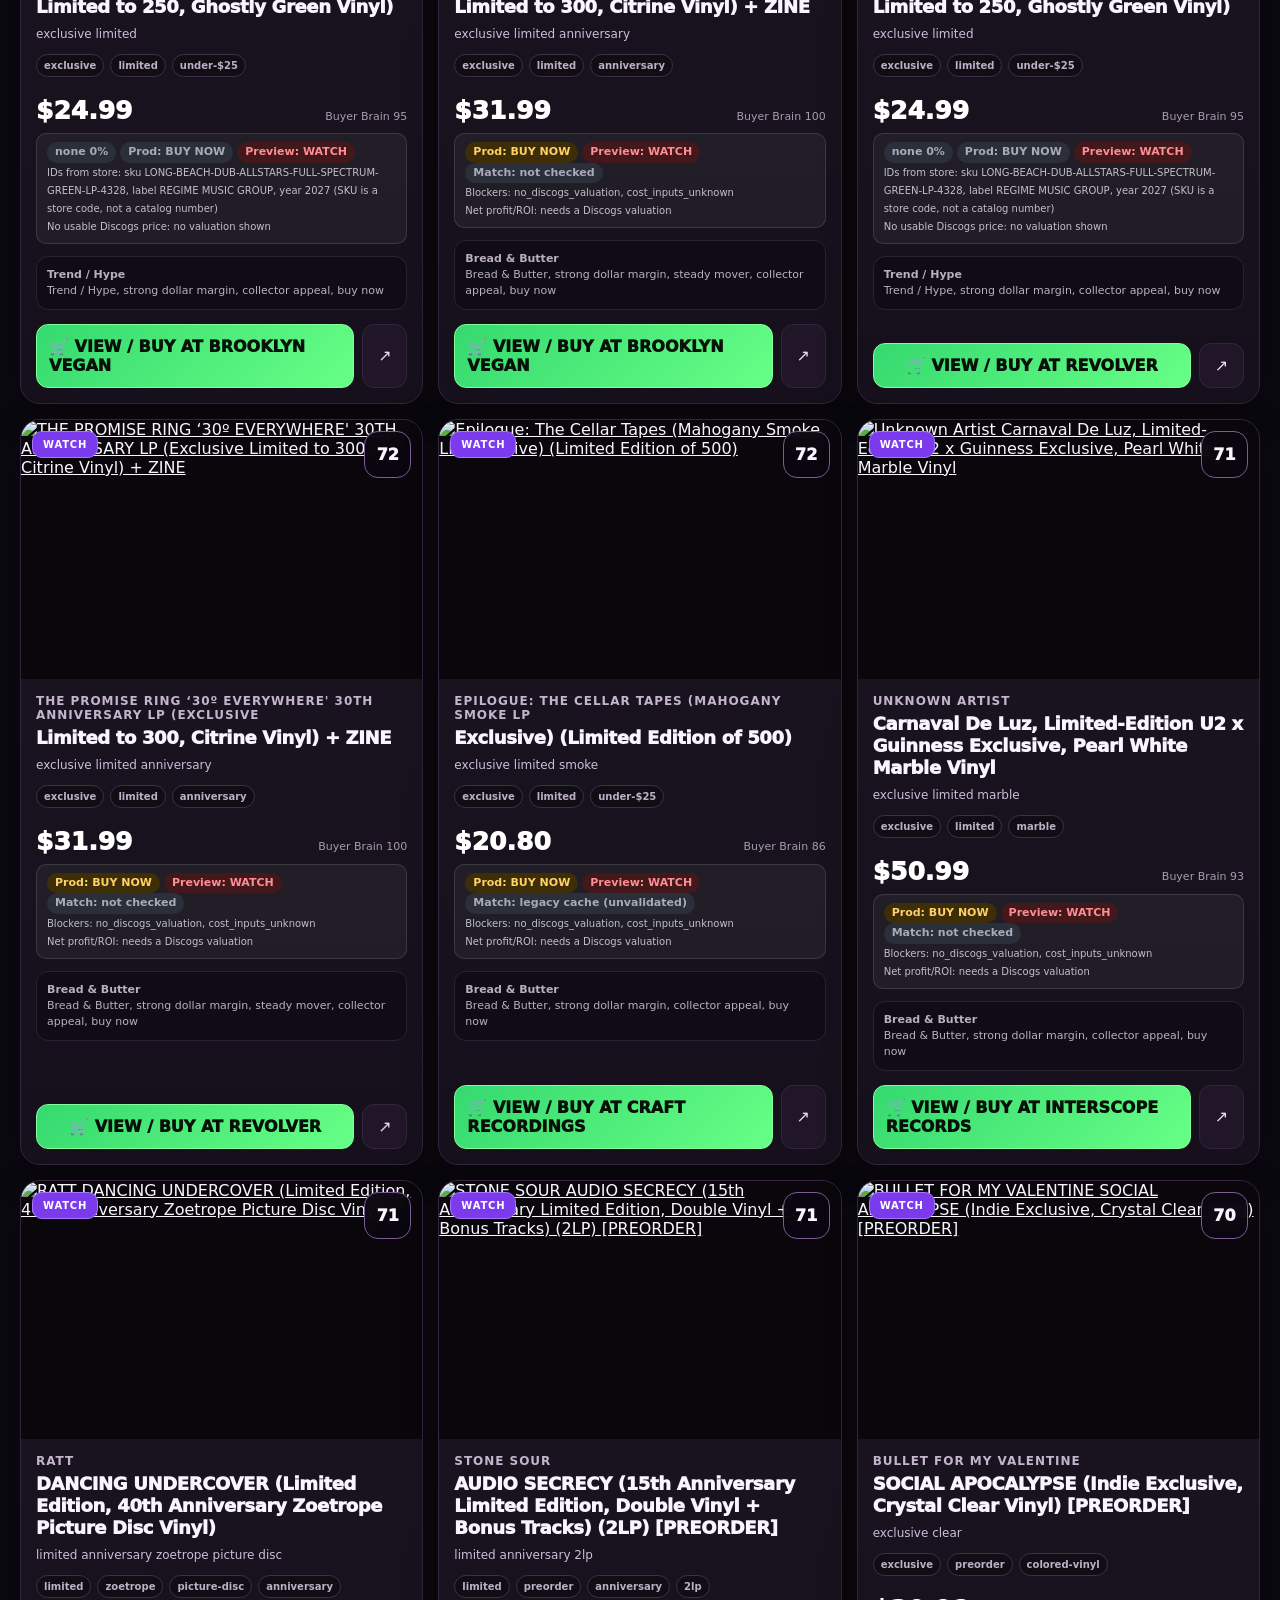
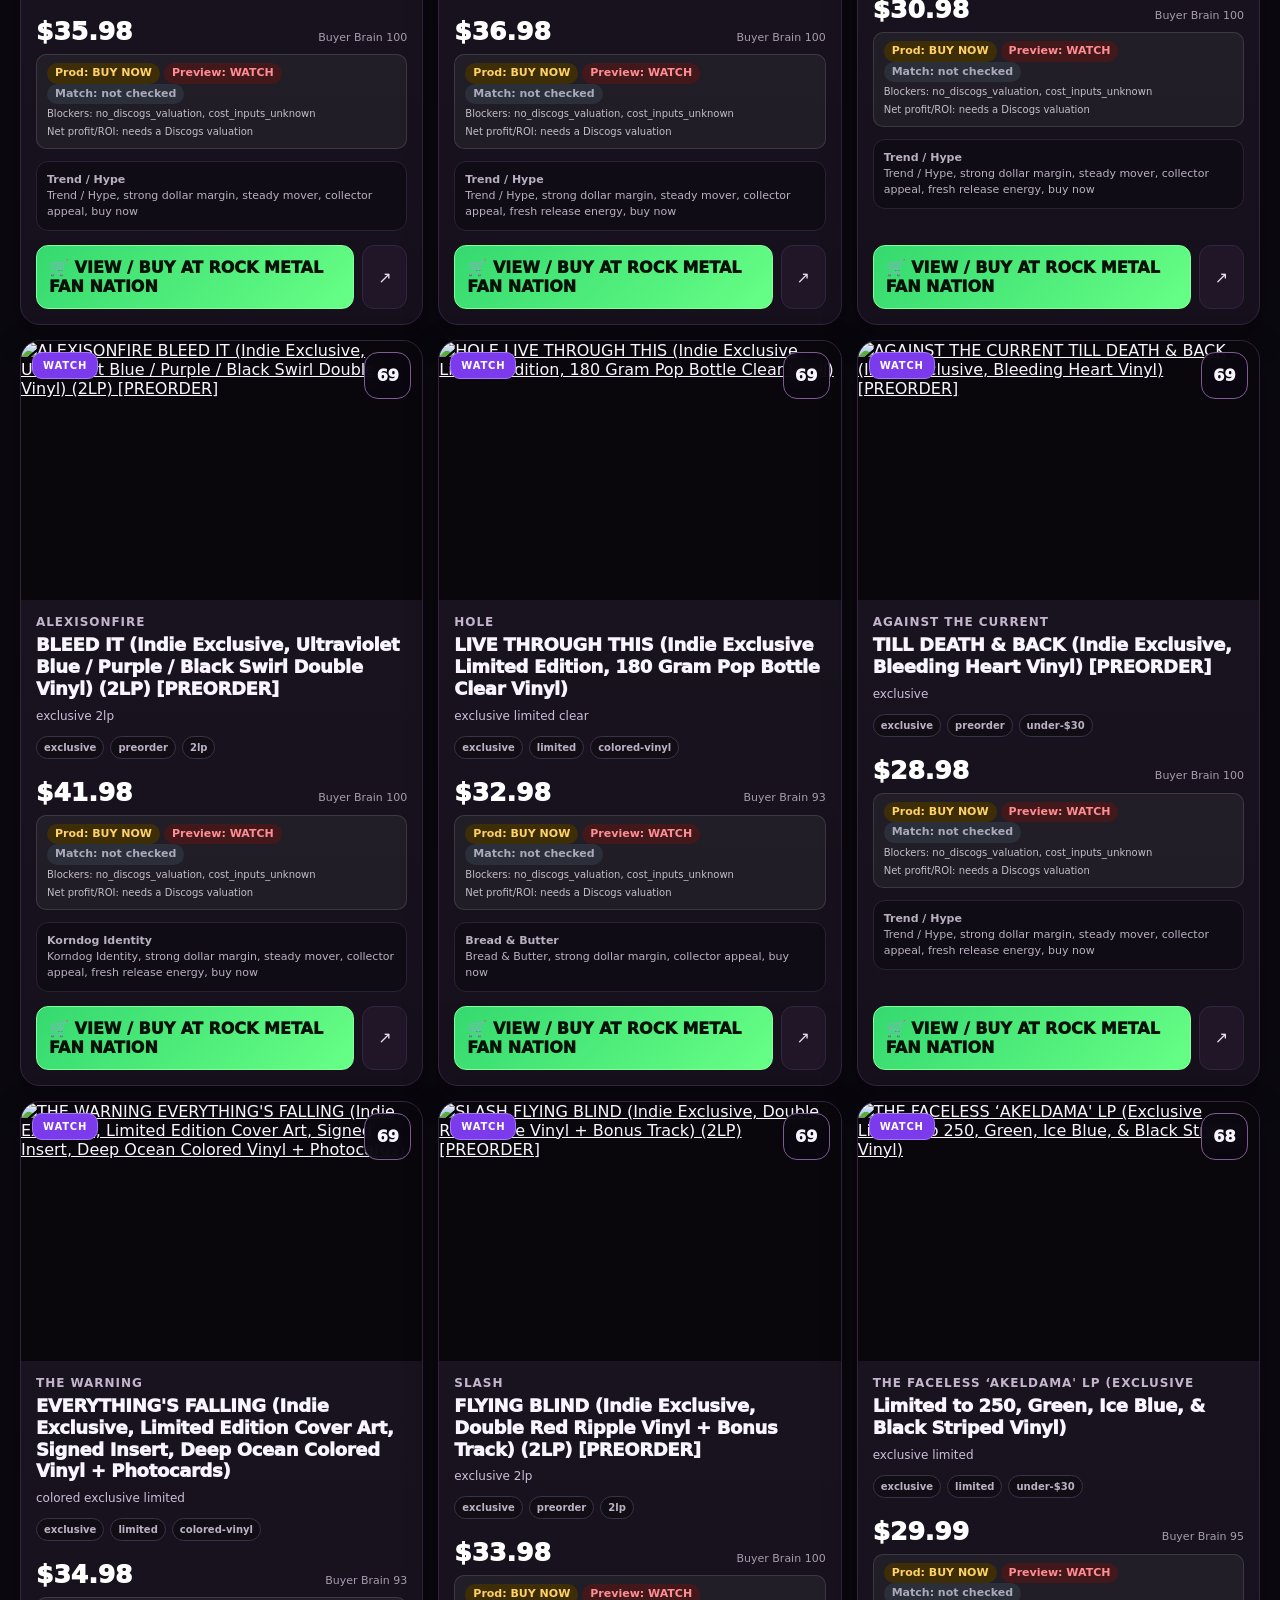
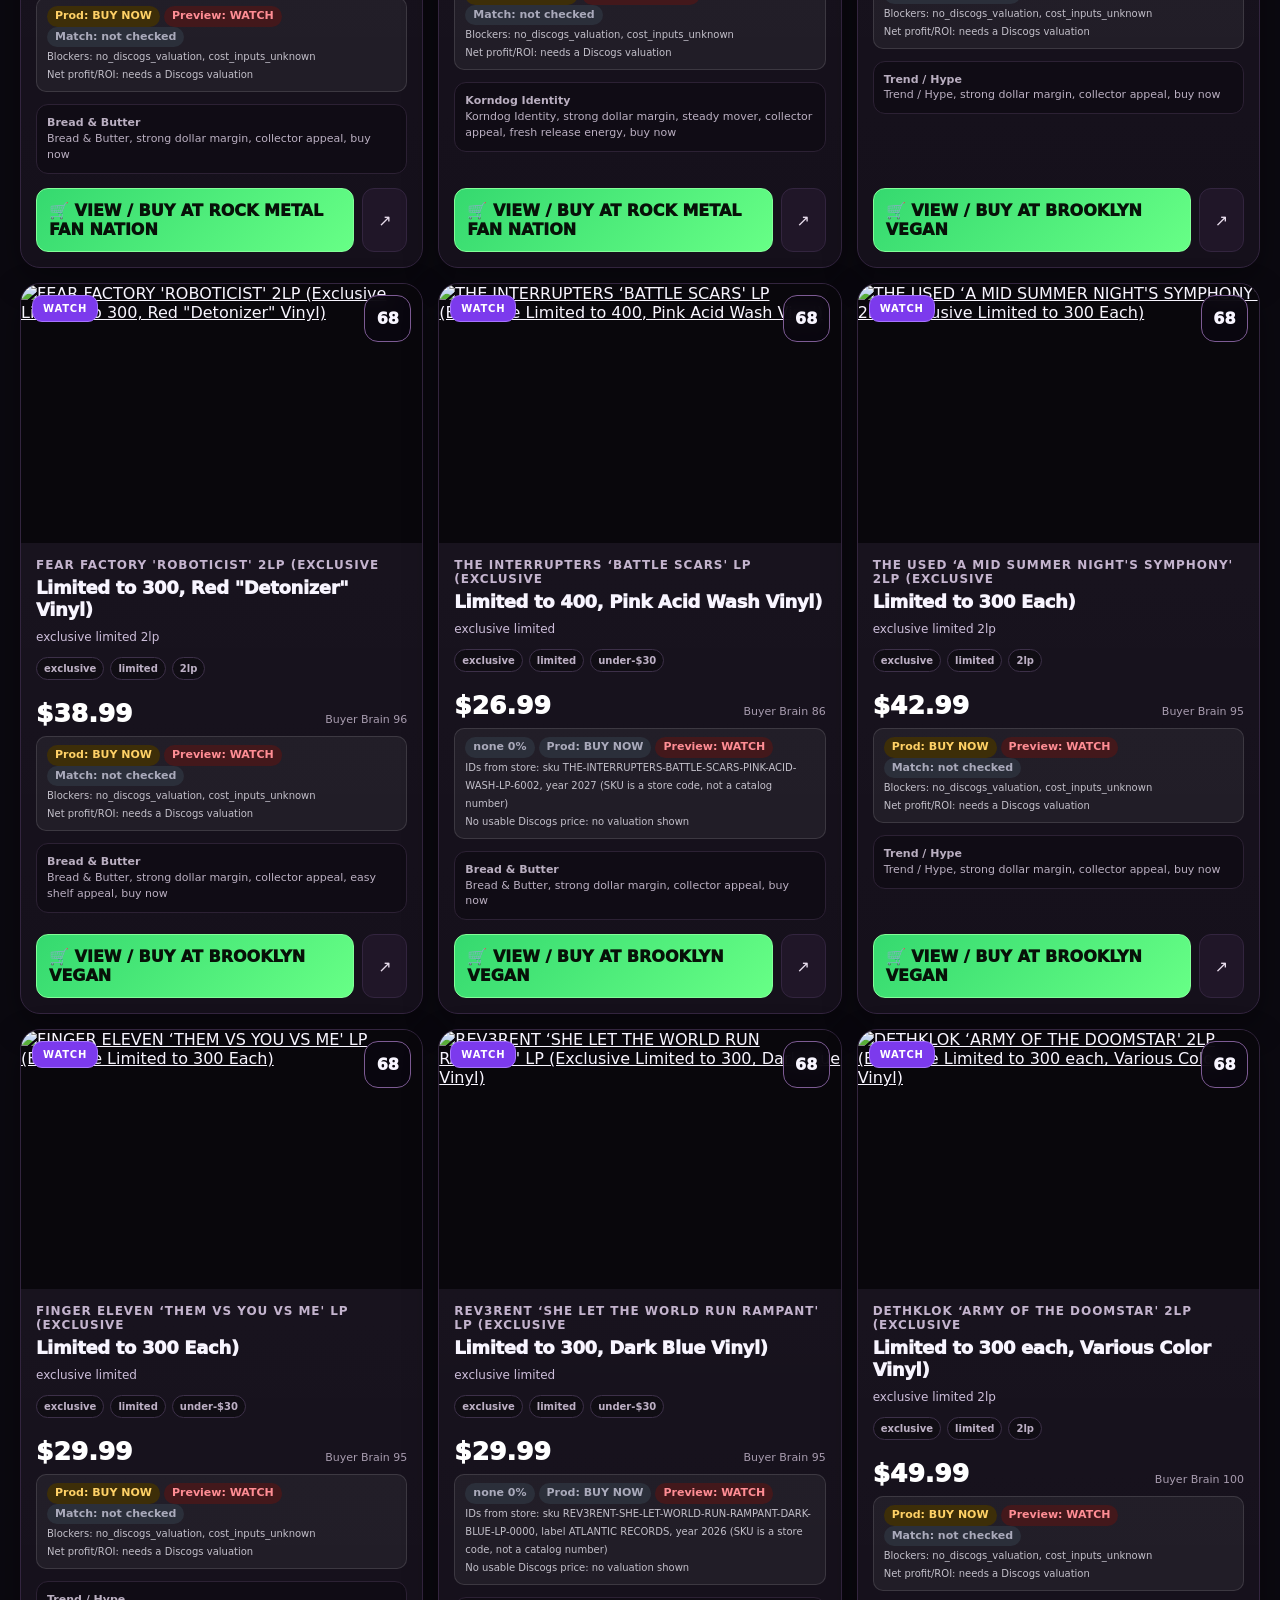
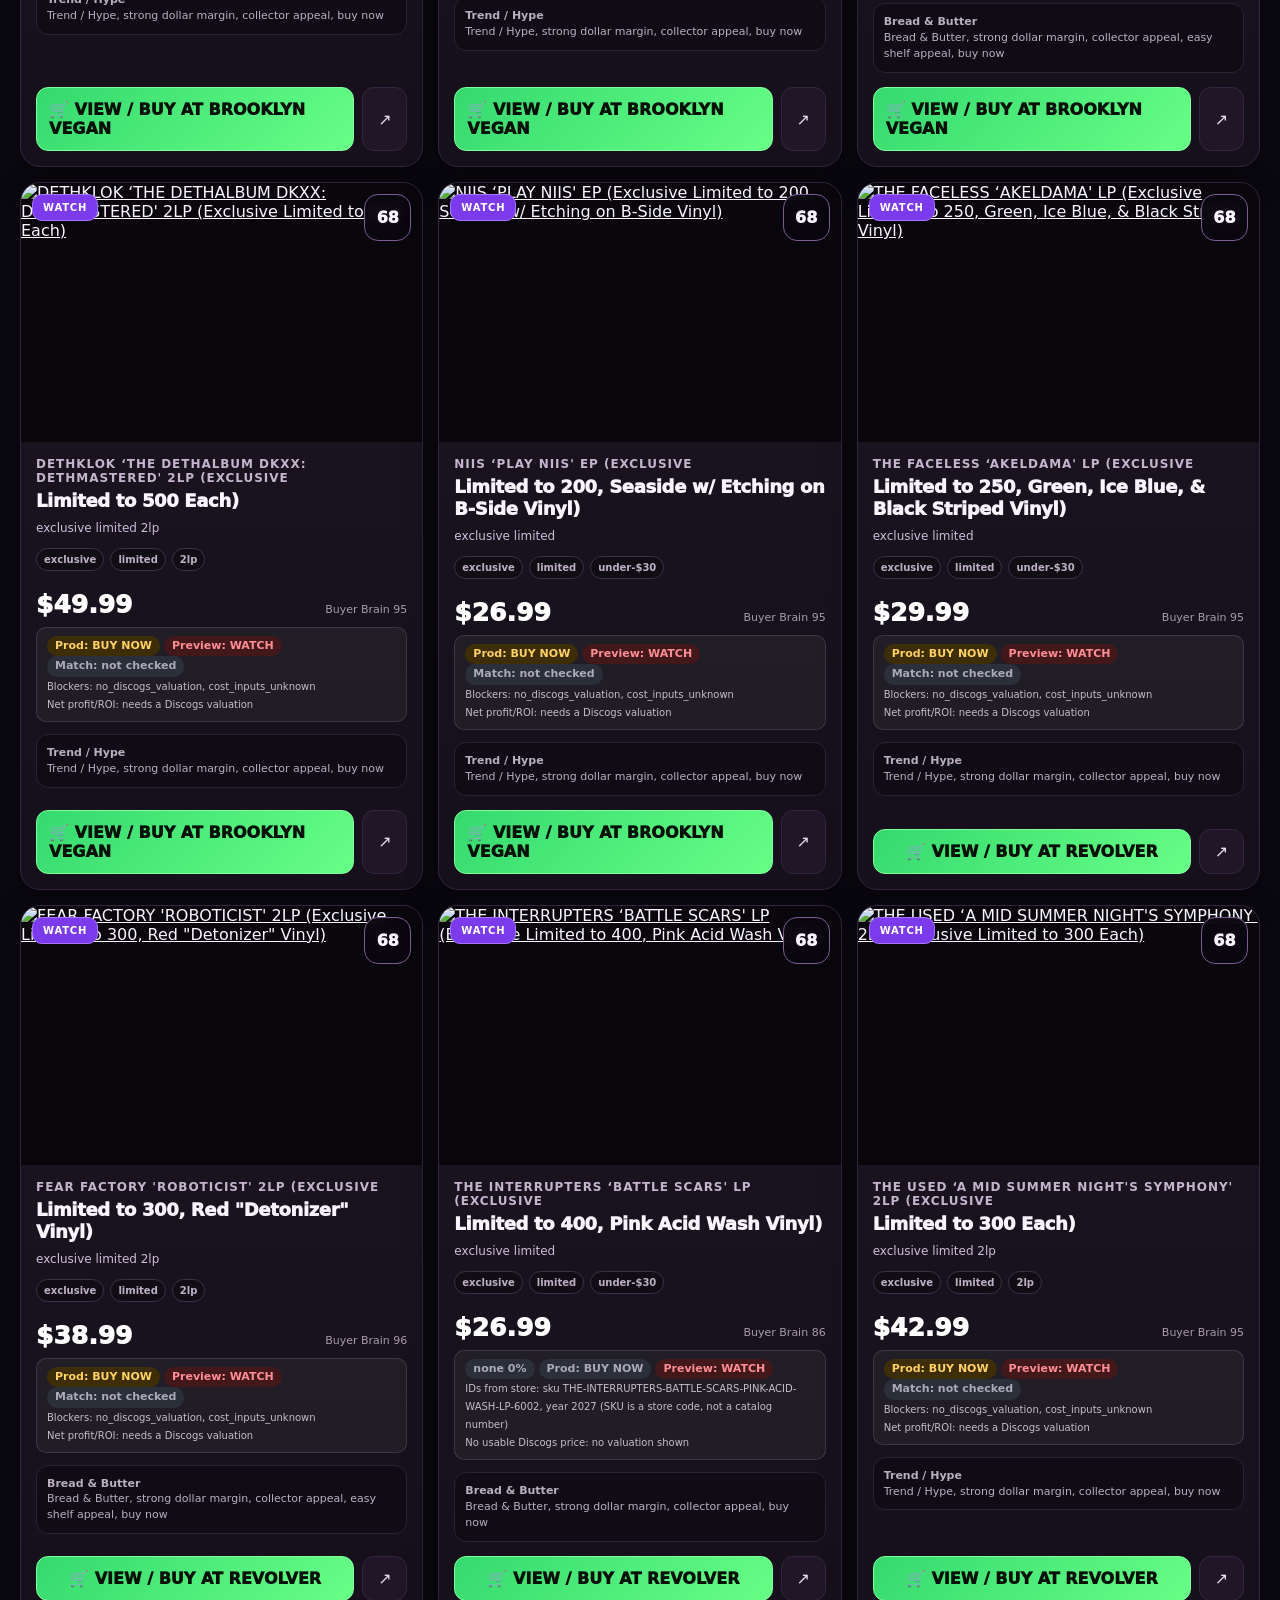
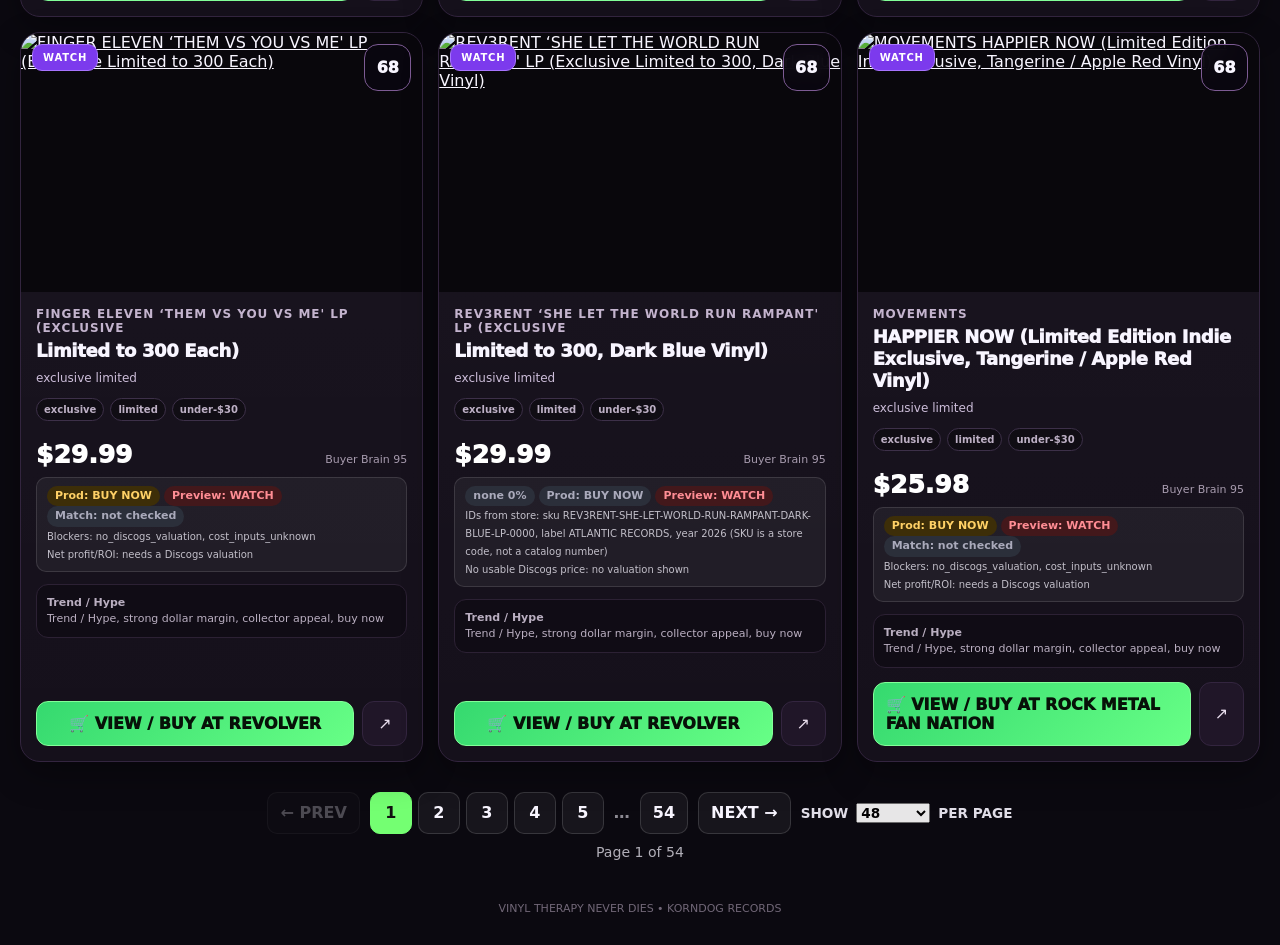
==== commit 87aae19e: "Matcher: sequel-number veto (Carter II vs III), unknown-artist barcode capped at strong; preview sho" ====
--- a/preview/index.html
+++ b/preview/index.html
@@ -920,7 +920,7 @@
   }
   const s = VSUM, v = s.verified_only || {}, t = s.thresholds || {}
   const c = (n,l) => `<div><b>${Number(n||0).toLocaleString()}</b>${l}</div>`
-  el.innerHTML = `<b>Live Discogs validation</b> ${s.complete?"(complete)":"(partial: "+s.unique_pressings_done+" of "+s.unique_pressings_total+" pressings)"} &middot; ${esc((s.generated_at||"").slice(0,16))}<br><small>Resale = Discogs asking-price estimate, not sold prices. Profit/ROI below count VERIFIED matches only.</small>
+  el.innerHTML = `<b>${s.sample?"SAMPLE RUN: "+s.unique_pressings_total+" pressings, new matcher. All other listings are not validated yet.":"Live Discogs validation"}</b> ${s.complete?"(complete)":"(partial: "+s.unique_pressings_done+" of "+s.unique_pressings_total+" pressings)"} &middot; ${esc((s.generated_at||"").slice(0,16))}<br><small>Resale = Discogs asking-price estimate, not sold prices. Profit/ROI below count VERIFIED matches only.</small>
   <div class="pvGrid">${c(s.listings_scanned,"records scanned")}${c(s.verified_pressing_matches,"verified pressing matches")}${c(s.with_resale_estimate,"with resale estimate")}${c(s.title_only_unverified,"title-only (unverified)")}${c(s.ambiguous,"ambiguous")}${c(s.unmatched,"unmatched")}${c(v.net_ge_min,"net ≥ $"+t.min_net_usd)}${c(v.roi_ge_min,"ROI ≥ "+t.min_roi_percent+"%")}${c(v.both,"meet both")}${c((s.likely_tier||{}).count,"unverified w/ Lowest Asking Price Est.")}${c((s.likely_tier||{}).net_ge_min,"likely: net ≥ $"+t.min_net_usd)}${c((s.likely_tier||{}).both,"likely: meet both")}${c((s.likely_tier||{}).thin_market,"thin market (&lt;3 copies for sale)")}${c((s.likely_tier||{}).both_excluding_suspect,"…minus thin/suspect")}${c(s.prod_buy_now_verified_and_profitable,"prod BUY NOW that qualify")}</div>`
 }
 document.addEventListener("DOMContentLoaded", ()=>{
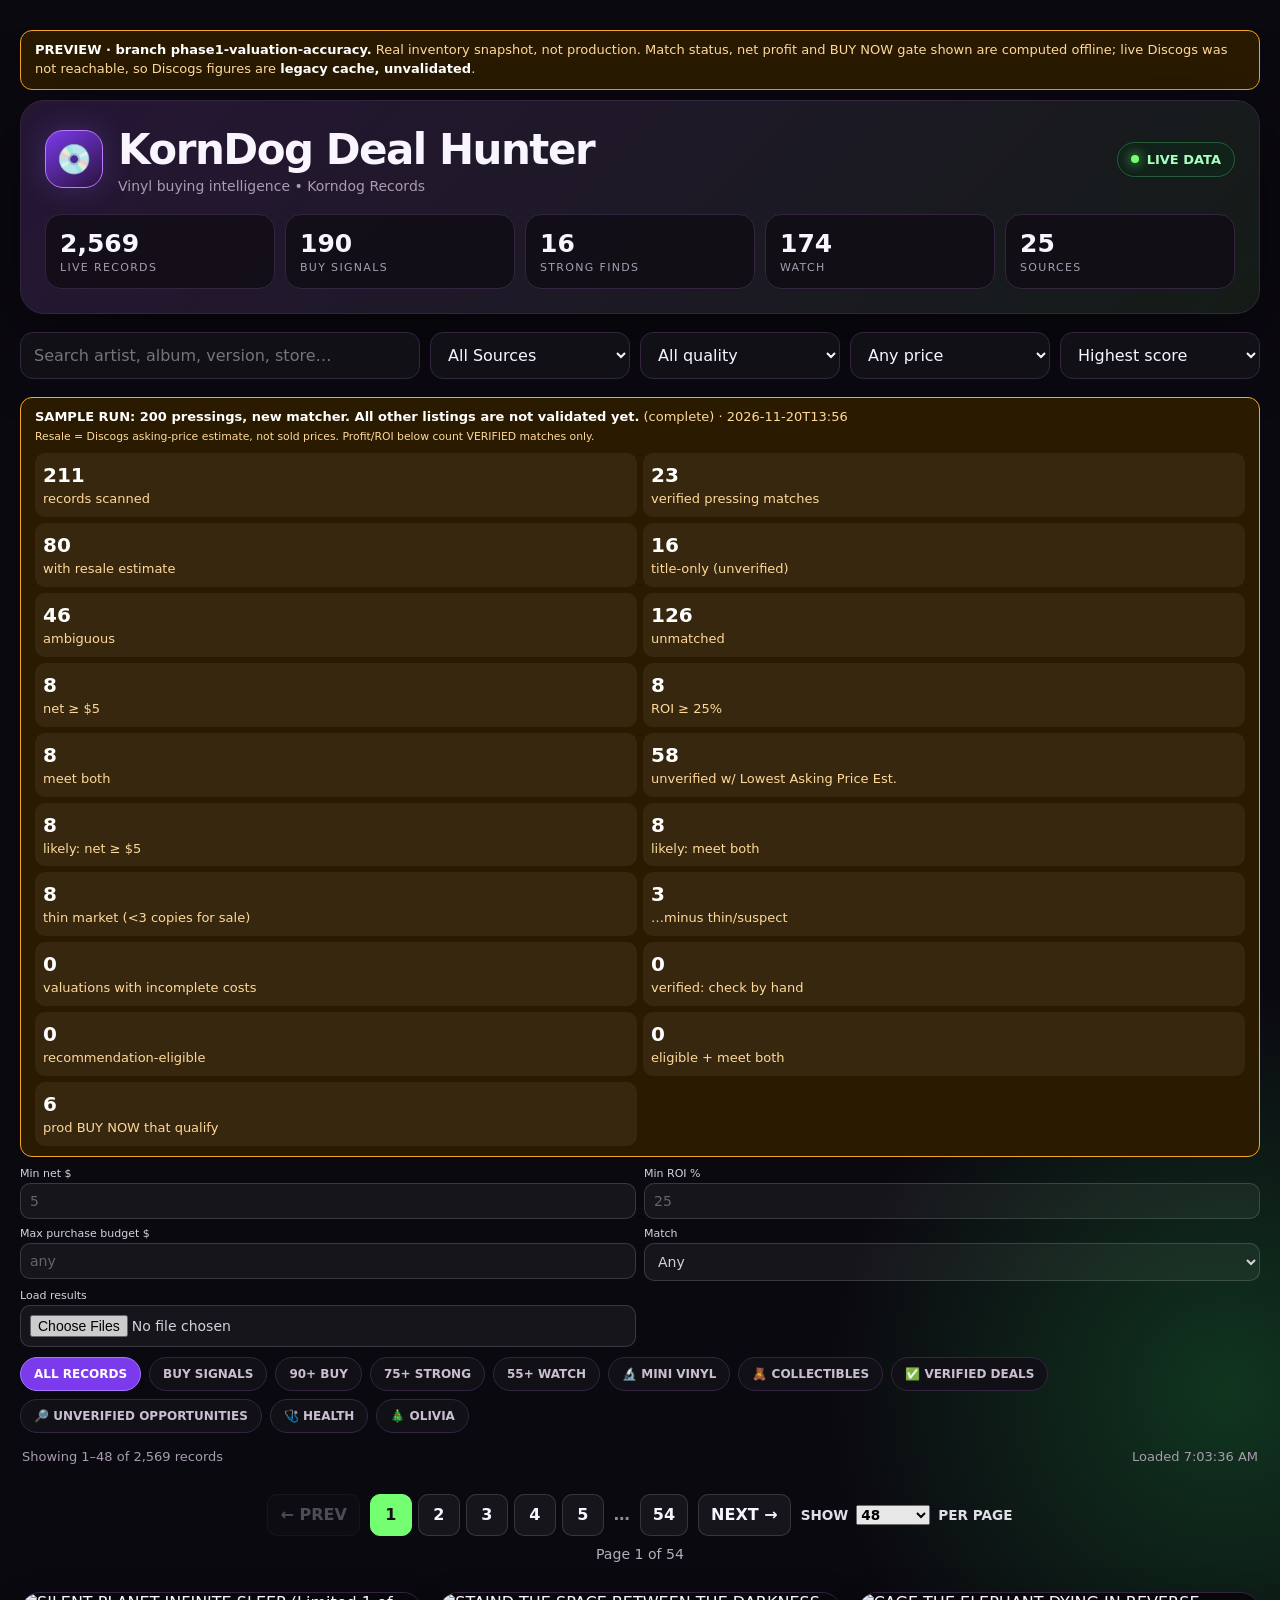
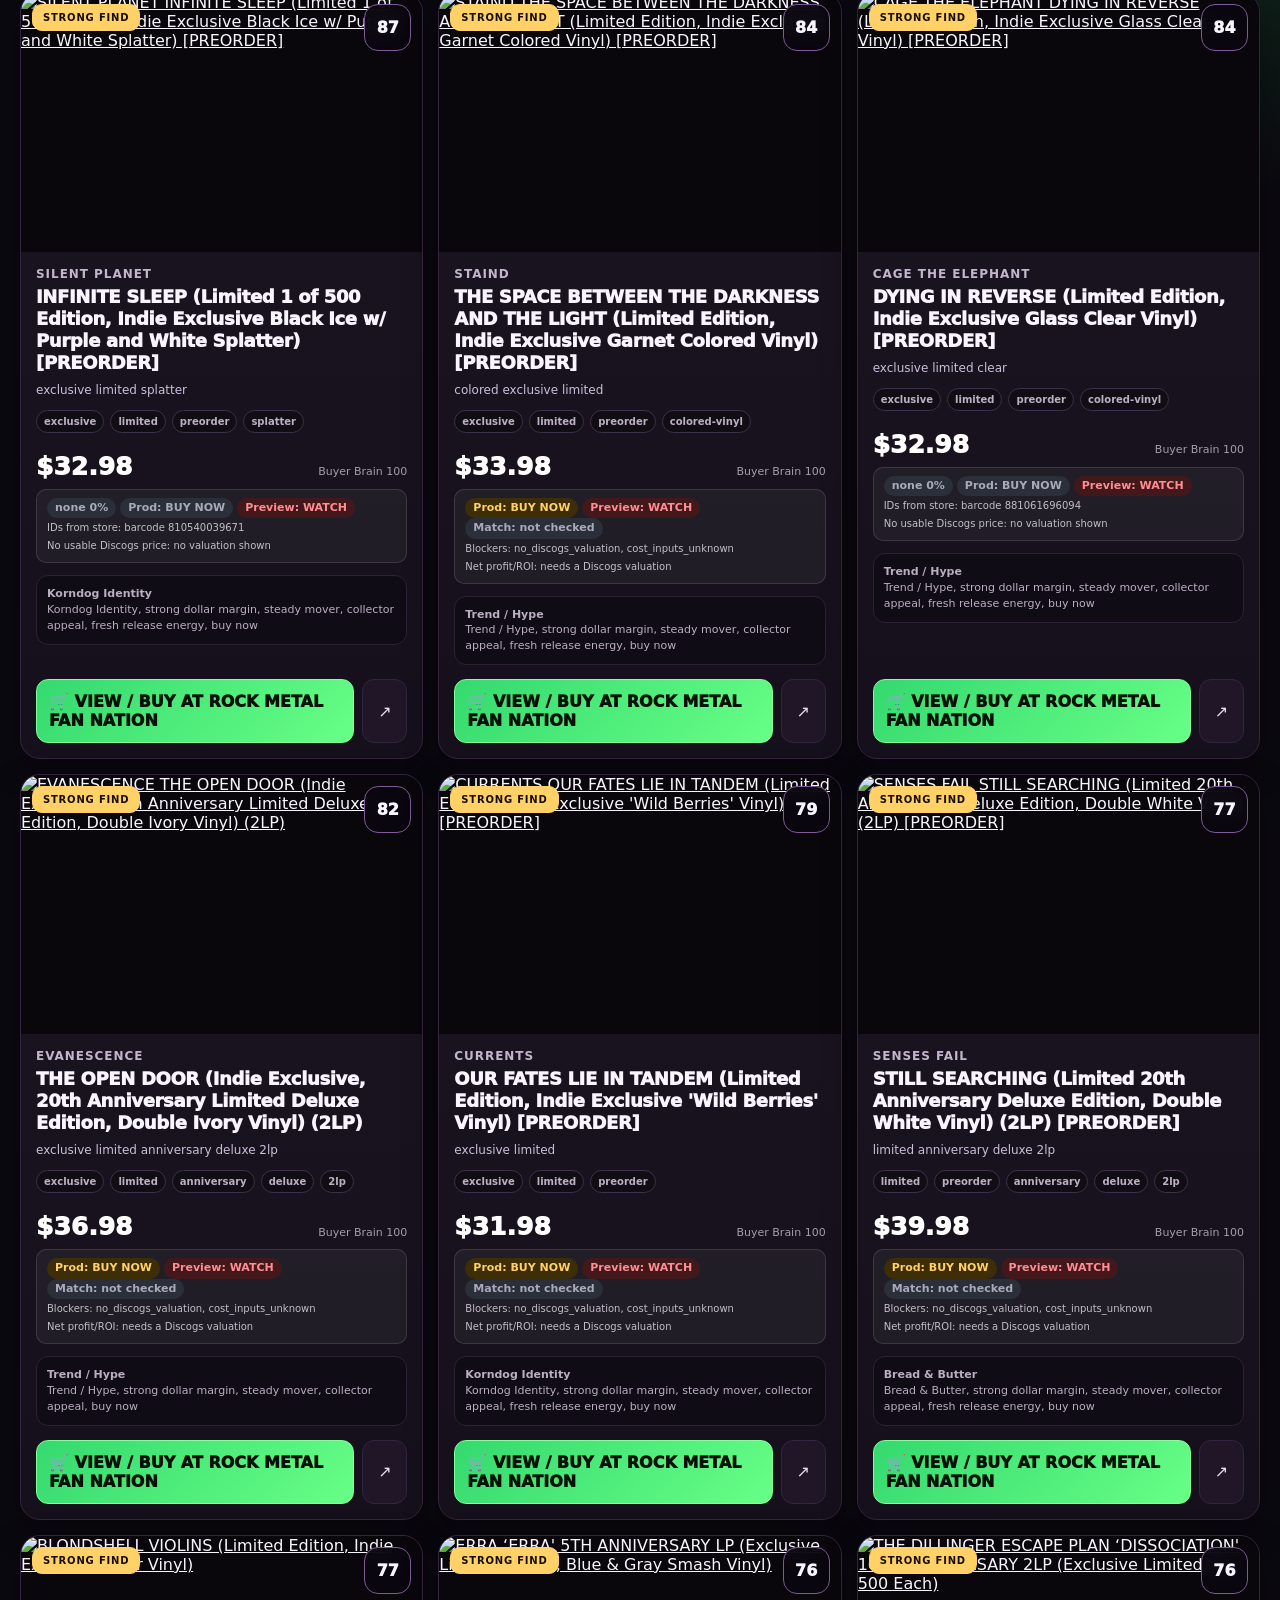
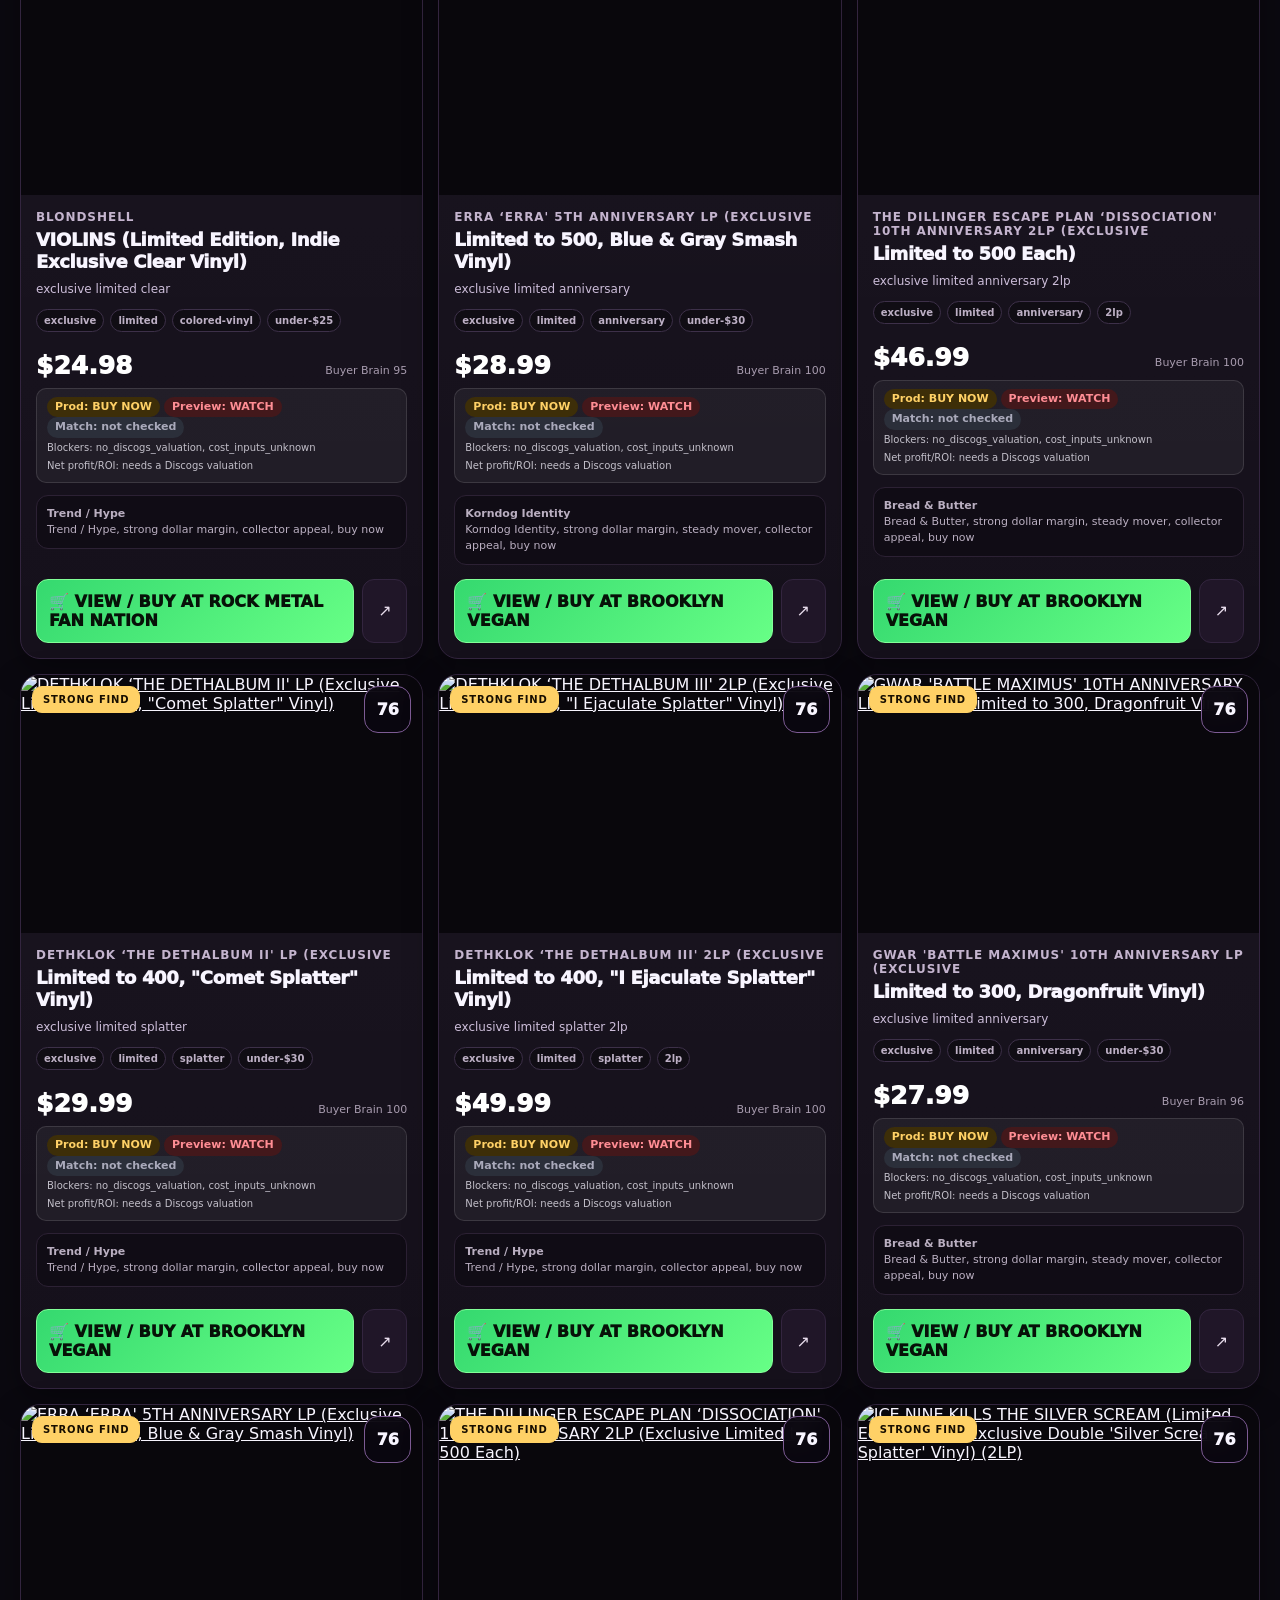
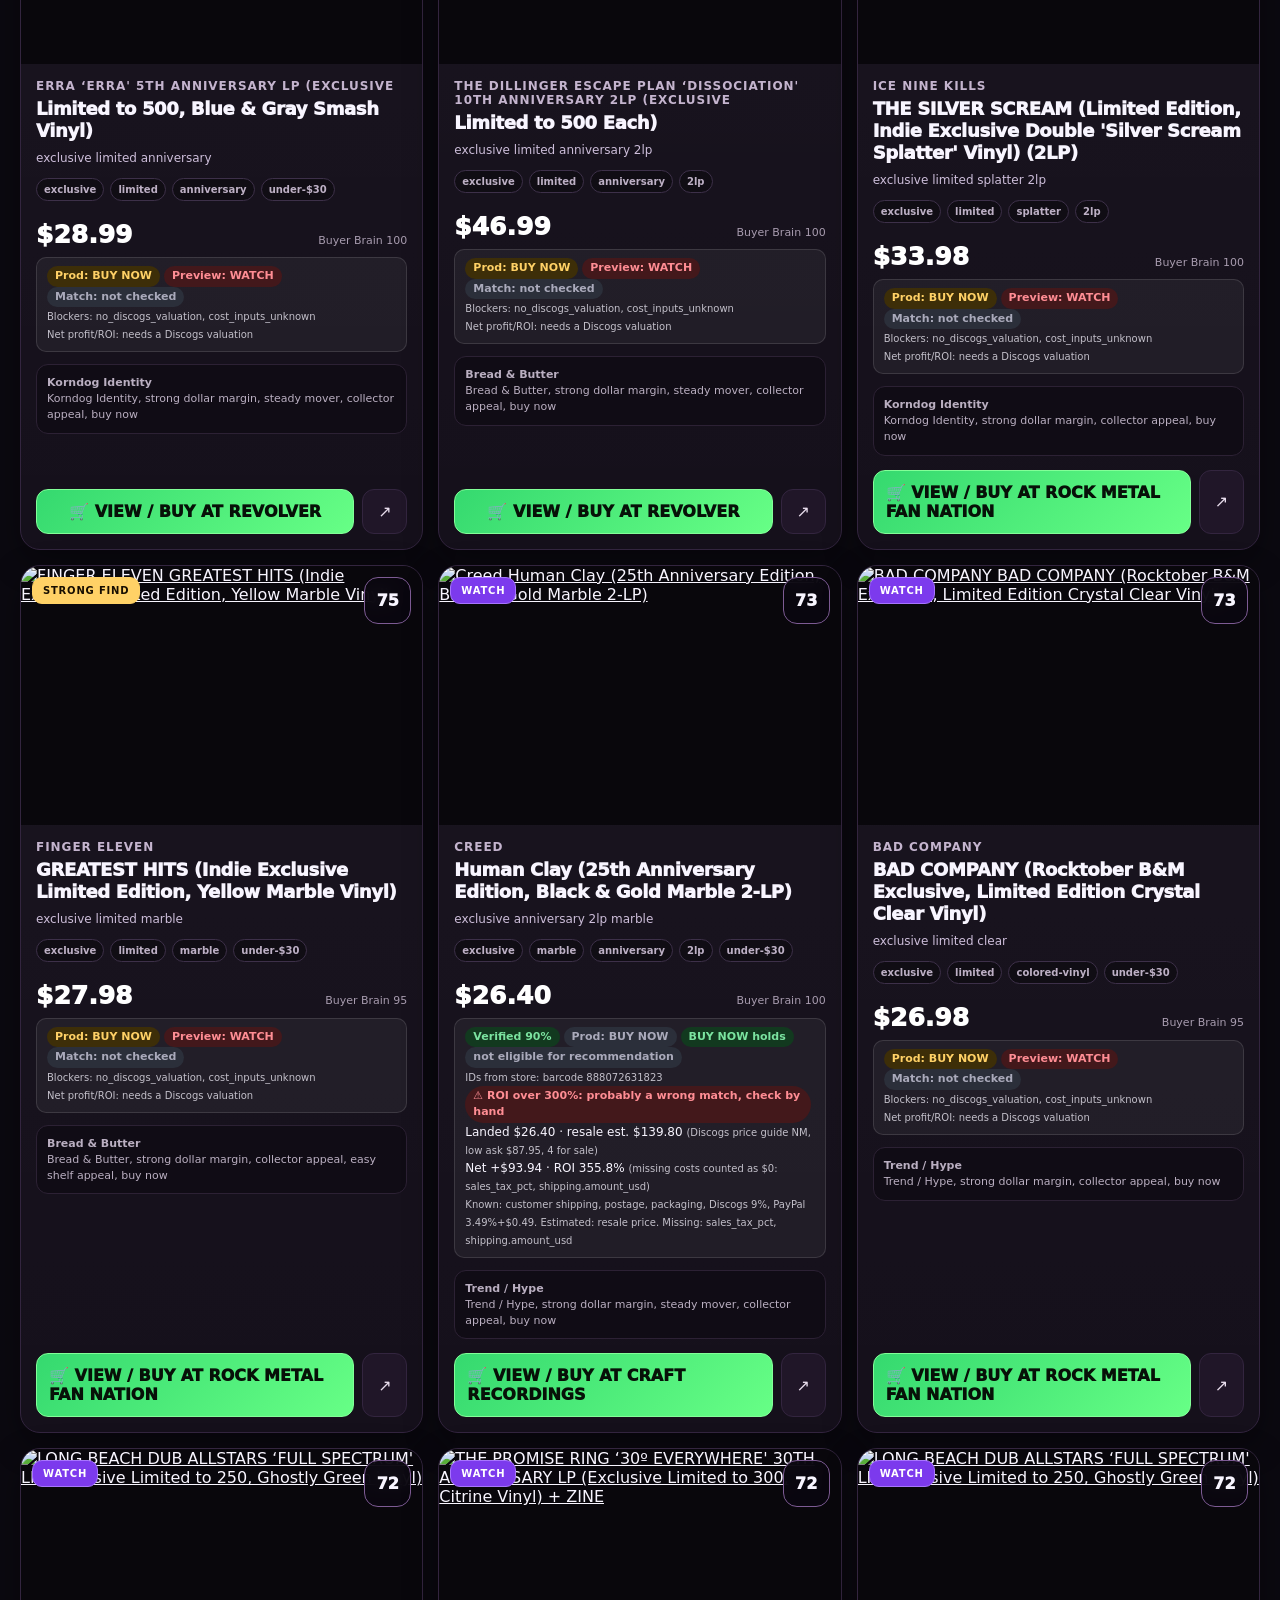
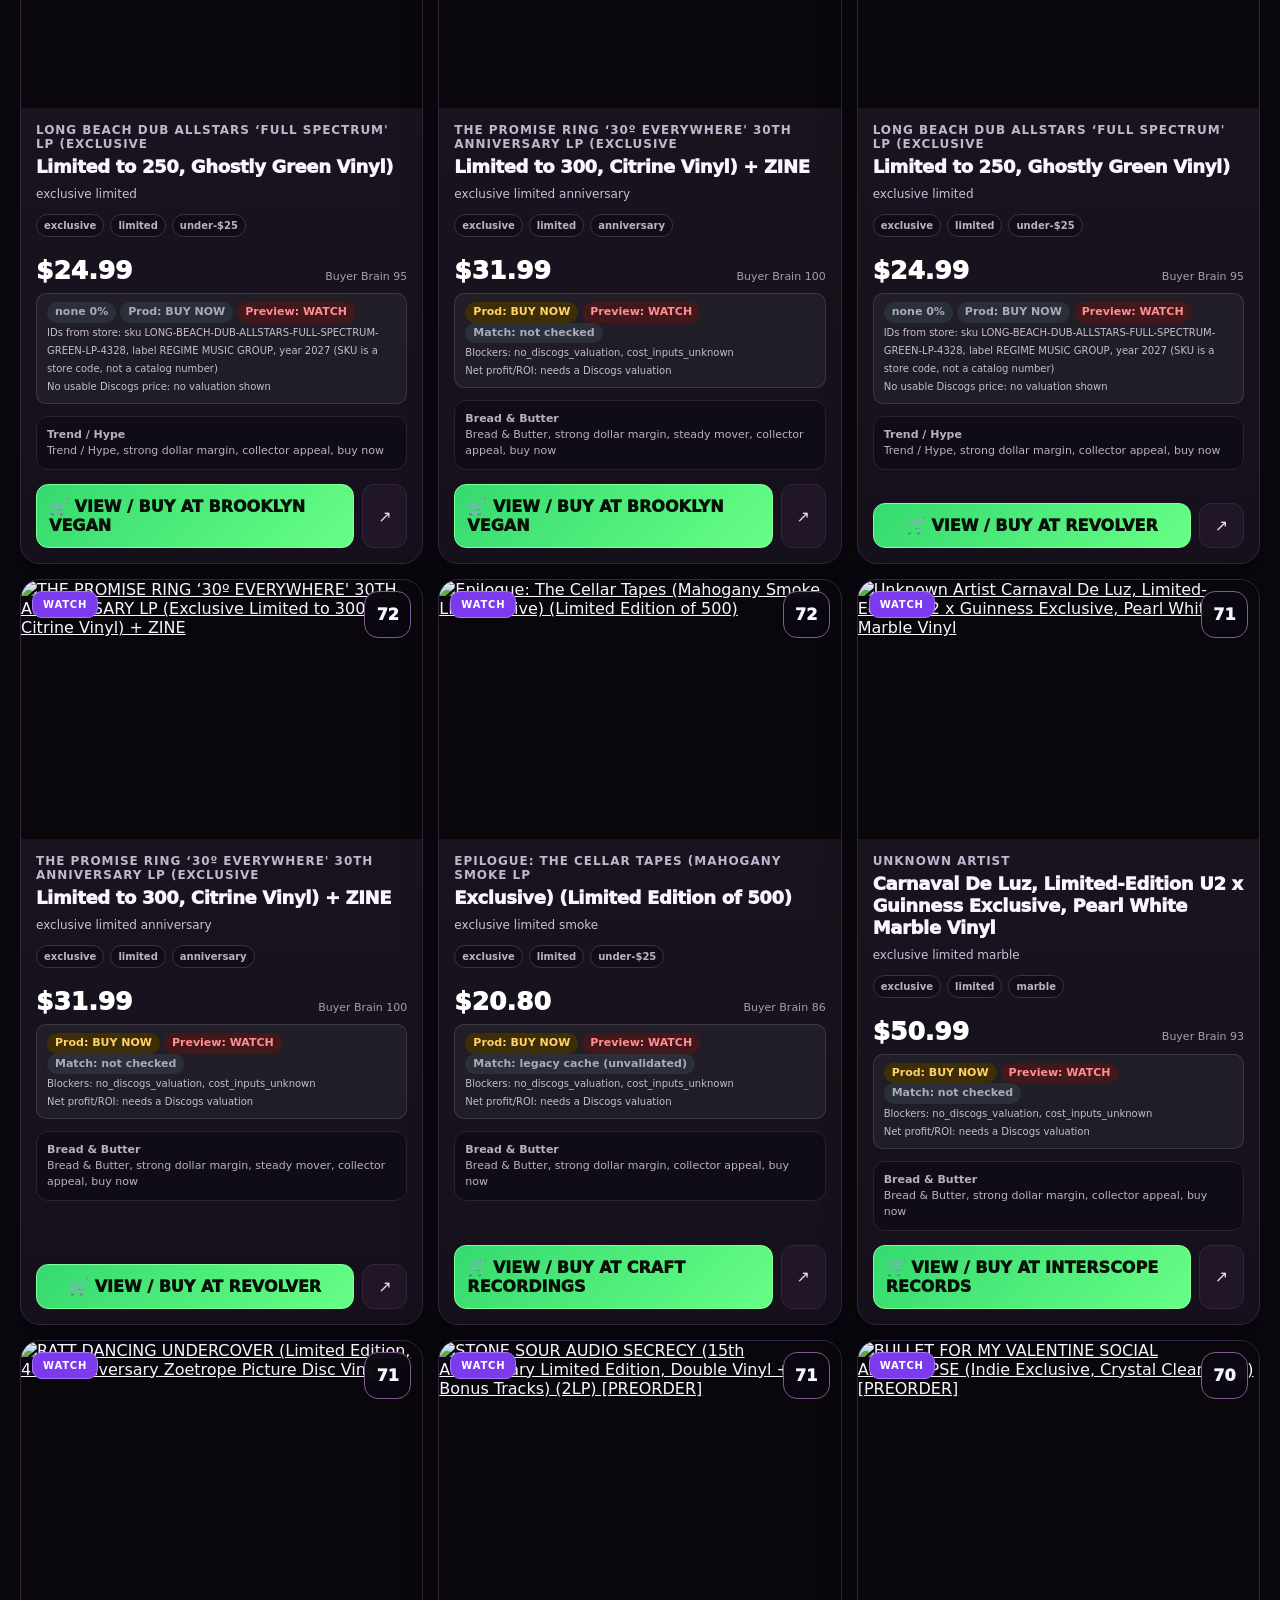
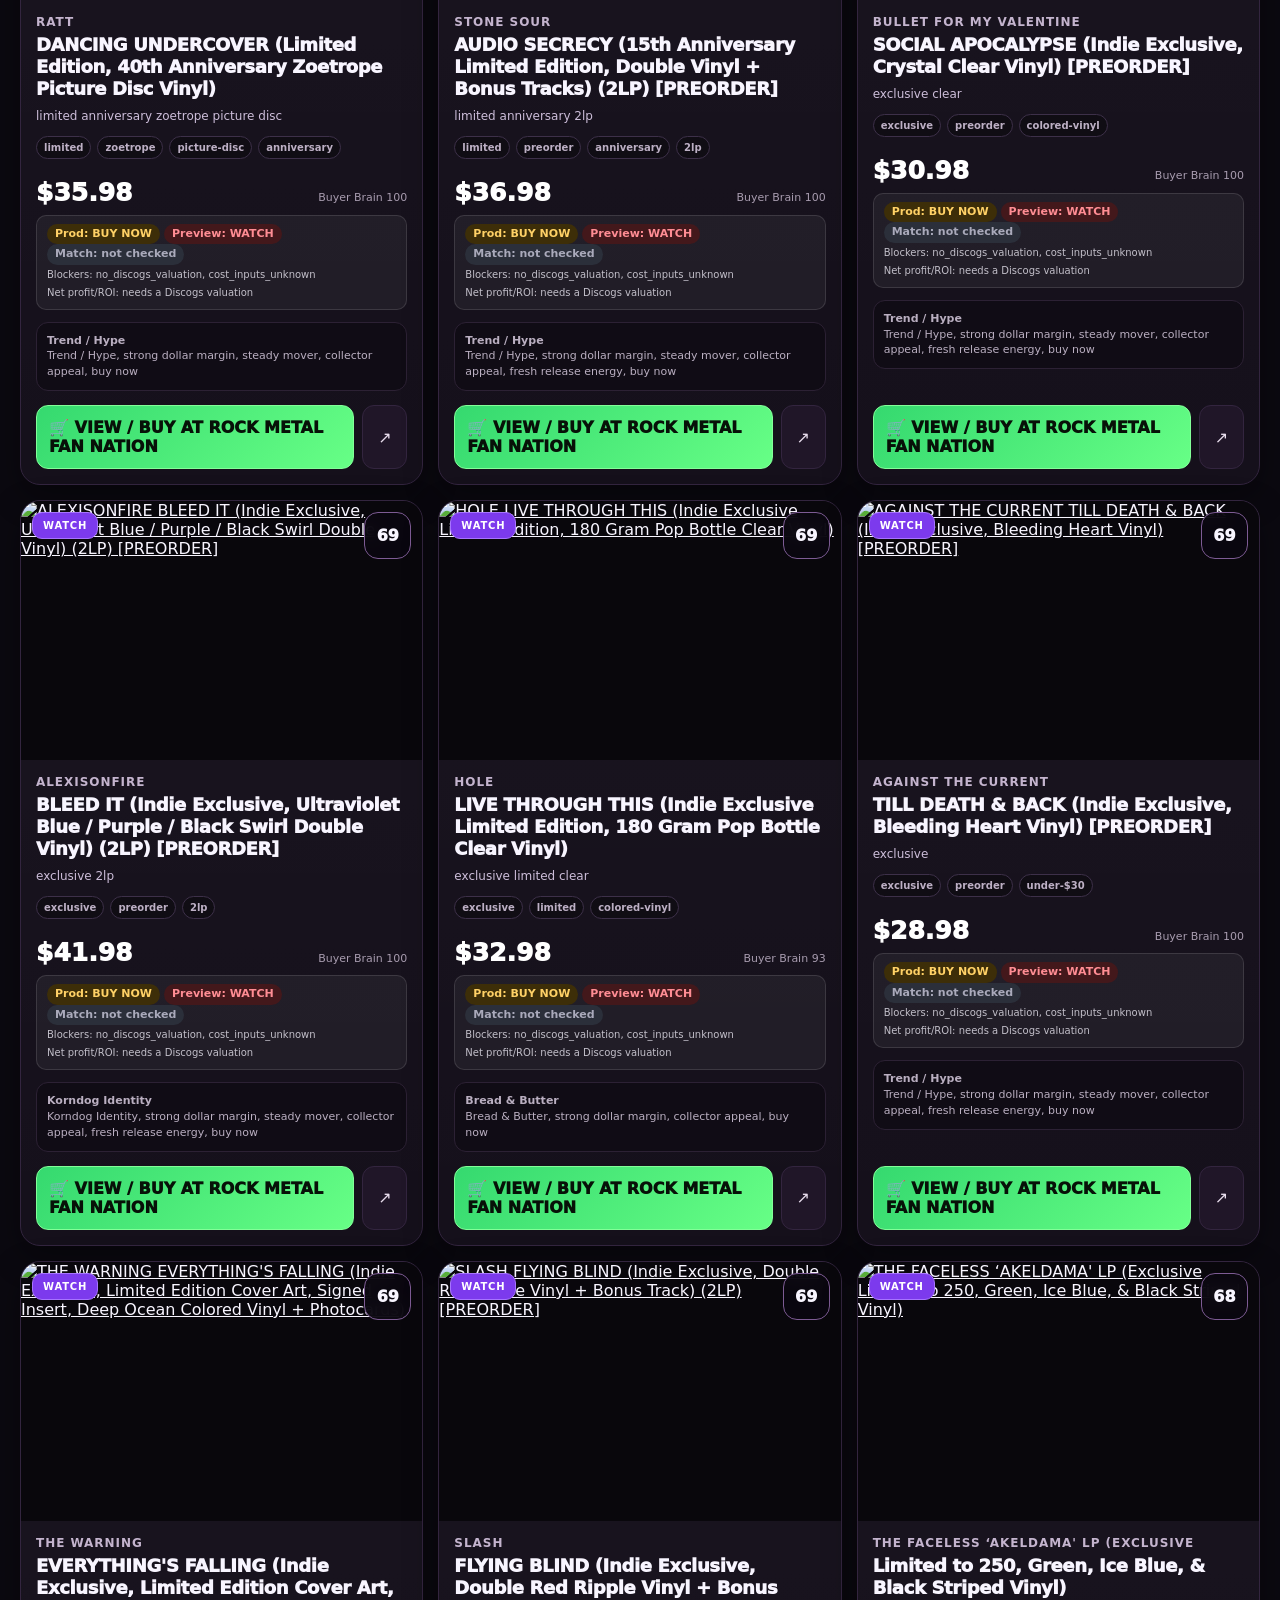
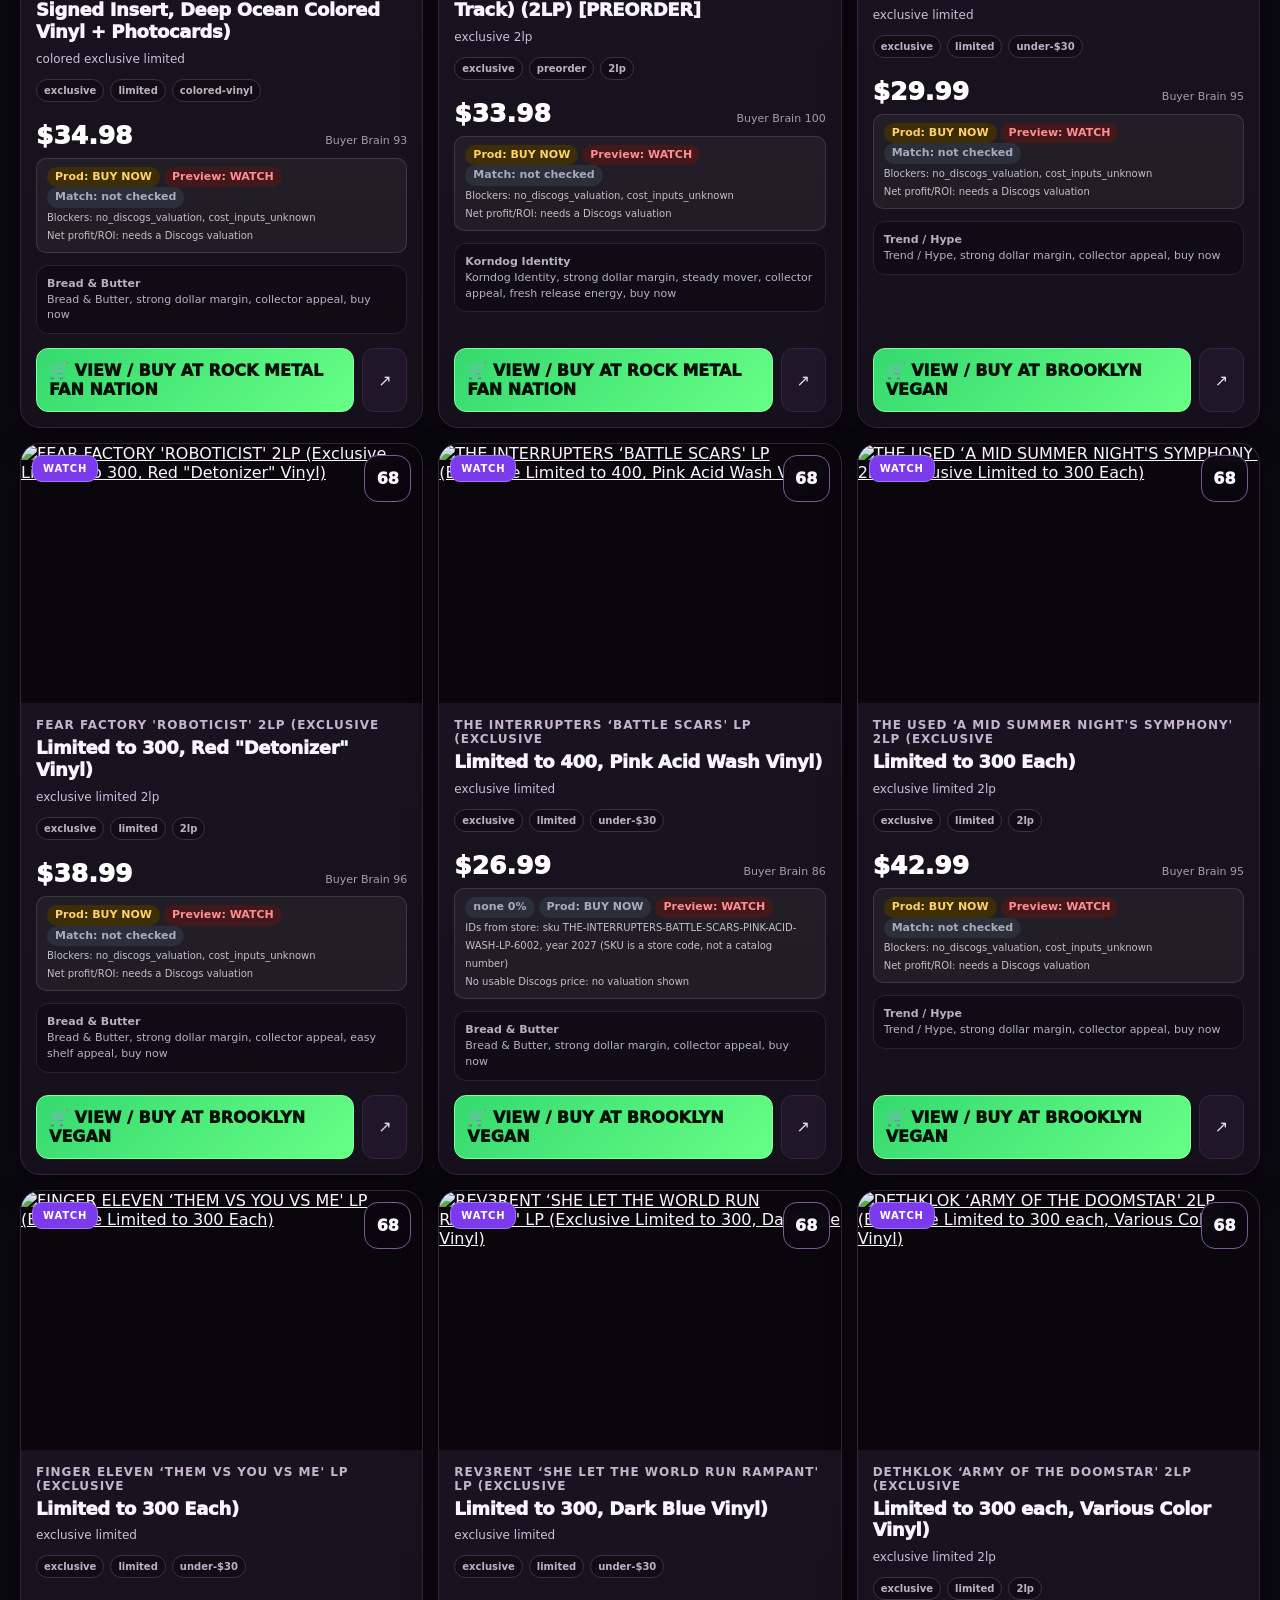
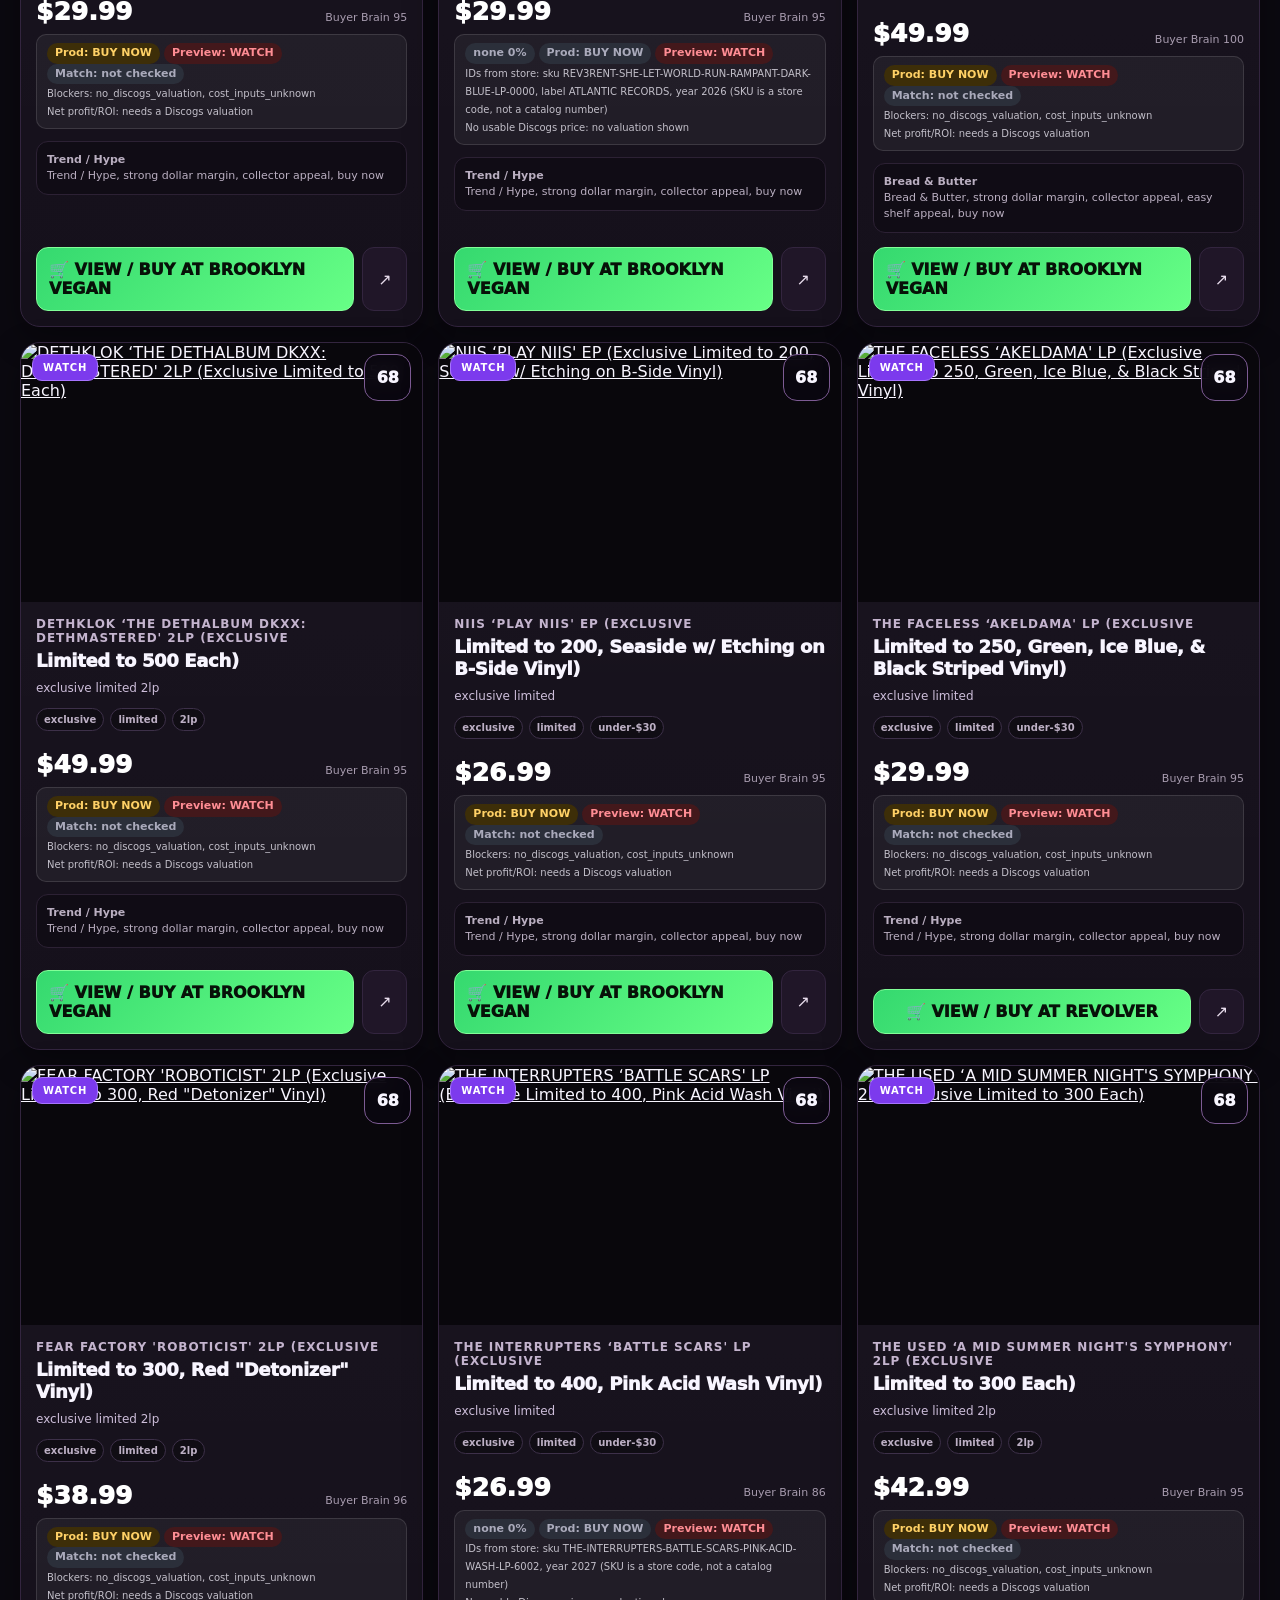
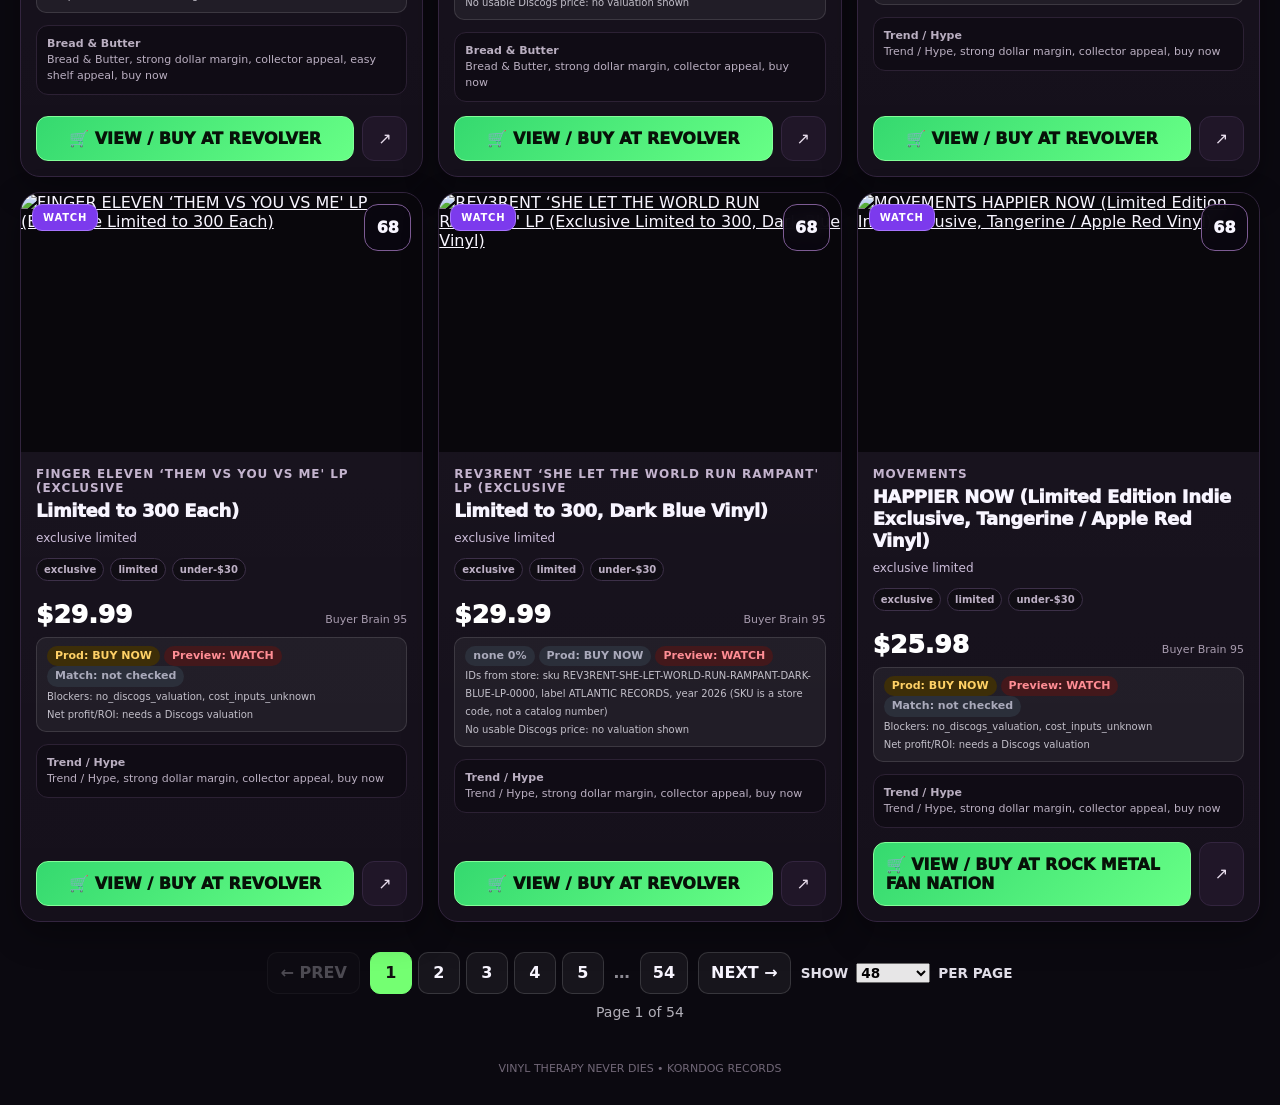
==== commit 045a3142: "Shipping research (7 providers confirmed, 12 publish nothing, rest unverified), sorting + budget fil" ====
--- a/preview/index.html
+++ b/preview/index.html
@@ -809,6 +809,9 @@
   <option value="low">Lowest price</option>
   <option value="high">Highest price</option>
   <option value="artist">Artist A-Z</option>
+  <option value="net">Highest net profit</option>
+  <option value="roi">Highest ROI</option>
+  <option value="invest">Lowest investment</option>
 </select>
 
 </div>
@@ -819,7 +822,7 @@
 <div class="pvFilters" id="pvFilters">
   <label>Min net $<input id="fNet" type="number" step="1" inputmode="decimal" placeholder="5"></label>
   <label>Min ROI %<input id="fRoi" type="number" step="1" inputmode="decimal" placeholder="25"></label>
-  <label>Max price $<input id="fMaxP" type="number" step="1" inputmode="decimal" placeholder="any"></label>
+  <label>Max purchase budget $<input id="fMaxP" type="number" step="1" inputmode="decimal" placeholder="any"></label>
   <label>Match<select id="fMatch"><option value="">Any</option><option value="verified">Verified (exact/strong)</option><option value="likely">Unverified: Lowest Asking Price Estimate</option><option value="title_only">Title only (unverified)</option><option value="ambiguous">Ambiguous</option><option value="none">Unmatched</option><option value="not_validated">Not validated</option></select></label>
   <label>Load results<input id="fFile" type="file" accept=".json" multiple></label>
 </div>
@@ -921,7 +924,7 @@
   const s = VSUM, v = s.verified_only || {}, t = s.thresholds || {}
   const c = (n,l) => `<div><b>${Number(n||0).toLocaleString()}</b>${l}</div>`
   el.innerHTML = `<b>${s.sample?"SAMPLE RUN: "+s.unique_pressings_total+" pressings, new matcher. All other listings are not validated yet.":"Live Discogs validation"}</b> ${s.complete?"(complete)":"(partial: "+s.unique_pressings_done+" of "+s.unique_pressings_total+" pressings)"} &middot; ${esc((s.generated_at||"").slice(0,16))}<br><small>Resale = Discogs asking-price estimate, not sold prices. Profit/ROI below count VERIFIED matches only.</small>
-  <div class="pvGrid">${c(s.listings_scanned,"records scanned")}${c(s.verified_pressing_matches,"verified pressing matches")}${c(s.with_resale_estimate,"with resale estimate")}${c(s.title_only_unverified,"title-only (unverified)")}${c(s.ambiguous,"ambiguous")}${c(s.unmatched,"unmatched")}${c(v.net_ge_min,"net ≥ $"+t.min_net_usd)}${c(v.roi_ge_min,"ROI ≥ "+t.min_roi_percent+"%")}${c(v.both,"meet both")}${c((s.likely_tier||{}).count,"unverified w/ Lowest Asking Price Est.")}${c((s.likely_tier||{}).net_ge_min,"likely: net ≥ $"+t.min_net_usd)}${c((s.likely_tier||{}).both,"likely: meet both")}${c((s.likely_tier||{}).thin_market,"thin market (&lt;3 copies for sale)")}${c((s.likely_tier||{}).both_excluding_suspect,"…minus thin/suspect")}${c(s.prod_buy_now_verified_and_profitable,"prod BUY NOW that qualify")}</div>`
+  <div class="pvGrid">${c(s.listings_scanned,"records scanned")}${c(s.verified_pressing_matches,"verified pressing matches")}${c(s.with_resale_estimate,"with resale estimate")}${c(s.title_only_unverified,"title-only (unverified)")}${c(s.ambiguous,"ambiguous")}${c(s.unmatched,"unmatched")}${c(v.net_ge_min,"net ≥ $"+t.min_net_usd)}${c(v.roi_ge_min,"ROI ≥ "+t.min_roi_percent+"%")}${c(v.both,"meet both")}${c((s.likely_tier||{}).count,"unverified w/ Lowest Asking Price Est.")}${c((s.likely_tier||{}).net_ge_min,"likely: net ≥ $"+t.min_net_usd)}${c((s.likely_tier||{}).both,"likely: meet both")}${c((s.likely_tier||{}).thin_market,"thin market (&lt;3 copies for sale)")}${c((s.likely_tier||{}).both_excluding_suspect,"…minus thin/suspect")}${c(s.incomplete_cost_rows,"valuations with incomplete costs")}${c(s.verified_manual_check,"verified: check by hand")}${c(s.recommendation_eligible,"recommendation-eligible")}${c(s.recommendation_eligible_meeting_thresholds,"eligible + meet both")}${c(s.prod_buy_now_verified_and_profitable,"prod BUY NOW that qualify")}</div>`
 }
 document.addEventListener("DOMContentLoaded", ()=>{
   ["fNet","fRoi","fMaxP","fMatch"].forEach(id => document.getElementById(id).addEventListener("input", ()=>{ currentPage = 1; render() }))
@@ -952,11 +955,13 @@
     const pass = net!==undefined && net>=5 && v.roi>=25
     let h2 = `<span class="pill ${ok?"ok":lk?"warn":"dim"}">${ok?"Verified":lk?"Likely":esc(v.status.replace("_"," "))} ${Math.round((v.confidence||0)*100)}%</span><span class="pill dim">Prod: ${esc(prod)}</span>`
     if(prod==="BUY NOW") h2 += ok ? `<span class="pill ${pass?"ok":"bad"}">${pass?"BUY NOW holds":"Preview: WATCH"}</span>` : `<span class="pill bad">Preview: ${lk&&pass?"BUY LIGHT":"WATCH"}</span>`
+    if(v.manual_check && v.manual_check.length) h2 += `<br><span class="pill warn">⚑ verify by hand: ${v.manual_check.map(esc).join("; ")}</span>`
+    if(ok) h2 += `<br><span class="pill ${v.recommendation_eligible?"ok":"dim"}">${v.recommendation_eligible?"eligible for a buy recommendation (auto-buy is off)":"not eligible for recommendation"}</span>`
     if(v.thin_market) h2 += `<br><span class="pill bad">⚠ thin market: only ${v.market_depth} cop${v.market_depth==1?"y":"ies"} for sale, one ask is not a market price</span>`
     const idu = v.identifiers_used || {}, idk = Object.keys(idu)
     h2 += `<br><small>IDs from store: ${idk.length ? idk.map(k=>esc(k)+" "+esc(String(idu[k]))).join(", ") : "none"}${idu.sku&&!idu.catno?" (SKU is a store code, not a catalog number)":""}</small>`
     if(v.suspect) h2 += `<br><span class="pill bad">⚠ ROI over 300%: probably a wrong match, check by hand</span>`
-    if(net!==undefined) h2 += `<br>Landed $${v.landed.toFixed(2)} &middot; ${lk?"Lowest Asking Price Estimate":"resale est."} $${v.resale.toFixed(2)} <small>(${lk?"cheapest current Discogs ask across possible pressings, not a guaranteed resale value"+(v.floor_wide?", prices vary widely":""):"Discogs price guide NM"+(v.lowest_ask?", low ask $"+v.lowest_ask.toFixed(2):"")}${v.market_depth!=null?", "+v.market_depth+" for sale":""})</small><br>Net ${net>=0?"+":""}$${net.toFixed(2)} &middot; ROI ${v.roi}% <small>${v.inputs_complete?"":"(missing costs counted as $0: "+(v.missing||[]).join(", ")+")"}</small>${v.cost_certainty?`<br><small>Known: customer shipping, postage, packaging, Discogs 9%, PayPal 3.49%+$0.49. Estimated: resale price. Missing: ${(v.cost_certainty.missing||[]).length?v.cost_certainty.missing.join(", "):"none"}</small>`:""}${lk?"<br><small>Pressing unverified: cannot be BUY NOW</small>":""}`
+    if(net!==undefined) h2 += `<br>Landed $${v.landed.toFixed(2)} &middot; ${lk?"Lowest Asking Price Estimate":"resale est."} $${v.resale.toFixed(2)} <small>(${lk?"cheapest current Discogs ask across possible pressings, not a guaranteed resale value"+(v.floor_wide?", prices vary widely":""):"Discogs price guide NM"+(v.lowest_ask?", low ask $"+v.lowest_ask.toFixed(2):"")}${v.market_depth!=null?", "+v.market_depth+" for sale":""})</small><br>${esc(v.net_label||"Net")} ${net>=0?"+":""}$${net.toFixed(2)} &middot; ROI ${v.roi}% <small>${v.inputs_complete?"":"(missing costs counted as $0: "+(v.missing||[]).join(", ")+")"}</small>${v.cost_certainty?`<br><small>Known: customer shipping, postage, packaging, Discogs 9%, PayPal 3.49%+$0.49. Estimated: resale price. Missing: ${(v.cost_certainty.missing||[]).length?v.cost_certainty.missing.join(", "):"none"}</small>`:""}${lk?"<br><small>Pressing unverified: cannot be BUY NOW</small>":""}`
     else h2 += `<br><small>${ok?"No resale estimate":"No usable Discogs price: no valuation shown"}</small>`
     return `<div class="pv">${h2}</div>`
   }
@@ -986,7 +991,7 @@
   const feeHtml = F ? `<div class="pv"><b>Fees (verified ${esc(F.verified.checked)})</b><br>Discogs: <b>${F.marketplace_fee_pct}%</b> on item + shipping (Discogs help center).<br>PayPal Checkout: <b>${F.payment_fee_pct}% + $${F.payment_fee_flat_usd}</b>, verified on PayPal's official US merchant-fee page (updated May 19, 2026). Standard cards are 2.99% + $0.49 and Pay Later 4.99% + $0.49, so ${F.payment_fee_pct}% is the conservative default. International surcharges are not modelled.</div>` : ""
   const covHtml = COV ? coveragePanel() : `<div class="pv"><b>Identifier coverage</b><br><small>Not loaded yet: run the sample workflow and load identifier_coverage.json.</small></div>`
   const cmpHtml = CMP ? `<div class="pv"><b>Sample: old vs new matching</b> (${CMP.sample_size} listings)<br>Verified before: <b>${CMP.old_verified}</b> &rarr; now: <b>${CMP.new_verified}</b><br><small>${Object.entries(CMP.transitions).slice(0,12).map(([k,n])=>esc(k)+": "+n).join("<br>")}</small></div>` : ""
-  const shipHtml = PV.inbound ? `<div class="pv"><b>Inbound shipping per provider</b><br><small>${Object.entries(PV.inbound.providers).filter(([n,x])=>x.flat_usd!=null||x.free_over_usd!=null).length} of ${Object.keys(PV.inbound.providers).length} providers configured; the rest count as $0 and are flagged as missing. Edit cost_config.json: flat_usd, per_additional_usd, free_over_usd.</small></div>` : ""
+  const shipHtml = PV.inbound ? `<div class="pv"><b>Inbound shipping by provider</b> <small>(official store pages, checked ${esc(Object.values(PV.inbound.providers).map(x=>x.verified_on).filter(Boolean).sort().pop()||"never")}; unconfirmed values stay unset and are flagged as missing costs)</small>` + Object.entries(PV.inbound.providers).map(([n,x])=>`<br>${esc(n)}: ${x.status==="threshold_confirmed"||x.status==="rates_confirmed" ? `<b>${x.flat_usd!=null?"$"+x.flat_usd+" flat":"rate not published"}${x.free_over_usd!=null?", free over $"+x.free_over_usd:""}</b> <a href="${esc(x.source_url)}" target="_blank" rel="noopener">source</a> <small>${esc(x.verified_on)}</small>` : x.status==="not_published" ? `<small>store publishes no rate or threshold (checked ${esc(x.verified_on)})</small>` : `<small>not verified yet</small>`}`).join("") + `</div>` : ""
   const ordHtml = VORD.length ? `<div class="pv"><b>Best 3-record order per provider</b> <small>(likely/floor prices, suspect rows excluded)</small>` + VORD.slice().sort((a,b)=>b.net_profit_usd-a.net_profit_usd).slice(0,12).map(o=>`<br>${esc(o.source)}: ${o.records} rec &middot; net $${o.net_profit_usd.toFixed(2)} &middot; ROI ${o.roi_percent}% <small>(singles would total $${o.sum_of_single_nets_usd.toFixed(2)})</small>`).join("") + `</div>` : ""
   return `${feeHtml}${shipHtml}${covHtml}${cmpHtml}${ordHtml}<div class="hpanel"><div class="pv"><b>Providers: ${ok} of ${p.length} returned listings</b> (from last production run log)<br>
    <small>"failed/empty" = no listings attributed to that source name; some retry then fall back to a shared feed. Not a live re-check.</small><br><br>
@@ -2070,7 +2075,11 @@
     )
   }
 
-  if(view === "verified" || view === "unverified") data.sort((a,b) => (((vrow(b)||{}).net) ?? -1e9) - (((vrow(a)||{}).net) ?? -1e9))
+  const _n = d => ((vrow(d)||{}).net) ?? -1e9, _r = d => ((vrow(d)||{}).roi) ?? -1e9, _i = d => ((vrow(d)||{}).landed) ?? (number(d.price) > 0 ? number(d.price) : 1e9)
+  if(sort === "net") data.sort((a,b) => _n(b) - _n(a))
+  else if(sort === "roi") data.sort((a,b) => _r(b) - _r(a))
+  else if(sort === "invest") data.sort((a,b) => _i(a) - _i(b))
+  else if(view === "verified" || view === "unverified") data.sort((a,b) => _n(b) - _n(a))
   return data
 }
 
